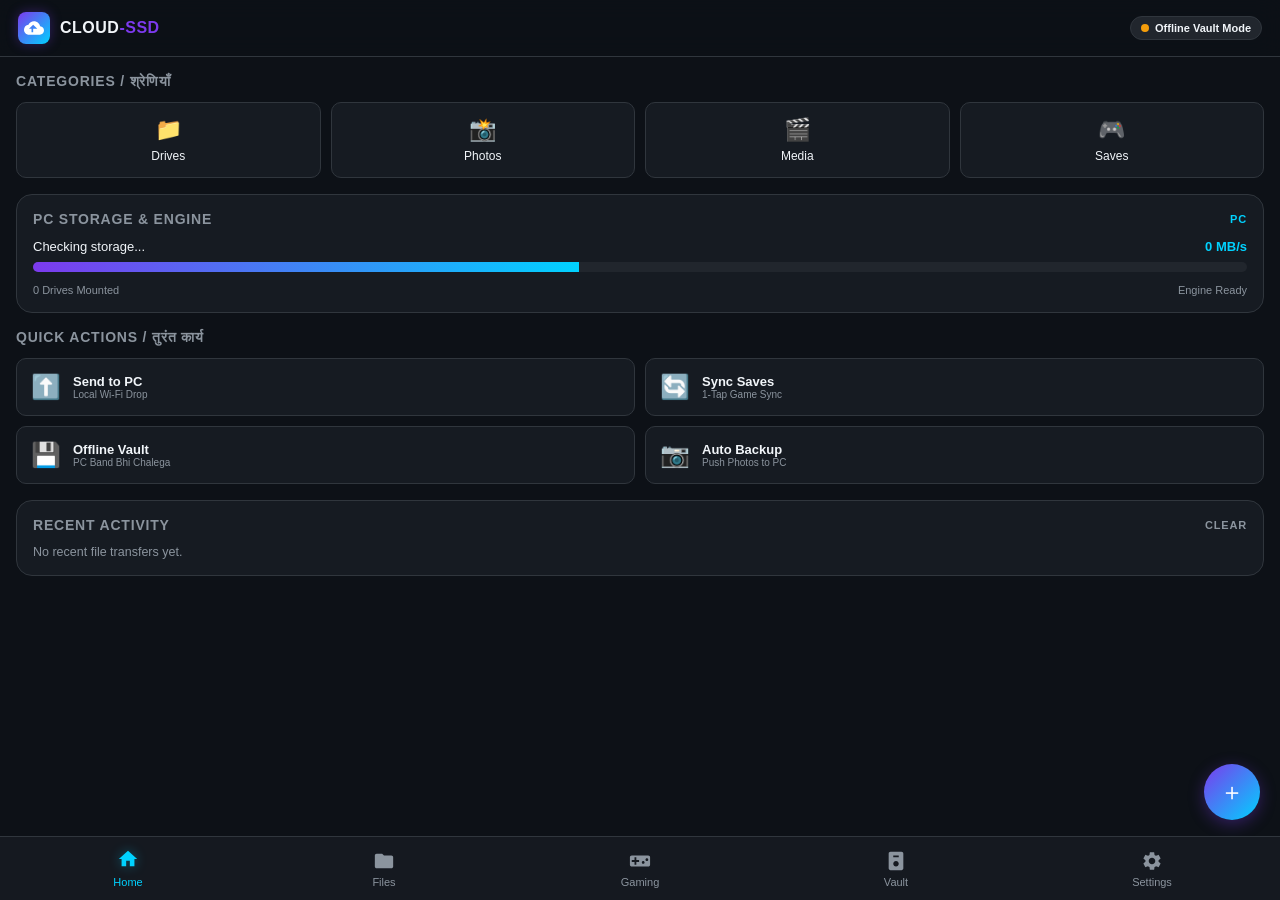
==== src/CloudPlayX.Desktop/wwwroot/mobile/index.html @ 214da7be "feat: initial commit for Cloud-Drive" ====
<!DOCTYPE html>
<html lang="en">
<head>
  <meta charset="UTF-8">
  <meta name="viewport" content="width=device-width, initial-scale=1.0, maximum-scale=1.0, user-scalable=no, viewport-fit=cover">
  <title>Cloud-SSD Mobile</title>
  
  <!-- PWA Meta Tags -->
  <meta name="theme-color" content="#7C3AED">
  <meta name="apple-mobile-web-app-capable" content="yes">
  <meta name="apple-mobile-web-app-status-bar-style" content="black-translucent">
  <meta name="description" content="Offline Phone Bridge & High-Speed File Vault for Cloud-SSD">
  <link rel="manifest" href="manifest.json">
  <link rel="icon" type="image/svg+xml" href="icon-192.svg">
  <link rel="apple-touch-icon" href="icon-192.svg">
  
  <link rel="stylesheet" href="app.css">
</head>
<body>

  <!-- Top App Header -->
  <header class="app-header">
    <div class="brand-wrapper">
      <div class="brand-icon">
        <svg viewBox="0 0 24 24"><path d="M19.35 10.04C18.67 6.59 15.64 4 12 4 9.11 4 6.6 5.64 5.35 8.04 2.34 8.36 0 10.91 0 14c0 3.31 2.69 6 6 6h13c2.76 0 5-2.24 5-5 0-2.64-2.05-4.78-4.65-4.96zM14 13h-3v4h-2v-4H6l5-5 5 5h-2z"/></svg>
      </div>
      <div class="brand-title">CLOUD<span>-SSD</span></div>
    </div>
    <div id="connection-pill" class="status-pill online">
      <div class="status-dot"></div>
      <span id="connection-text">Connecting...</span>
    </div>
  </header>

  <!-- SCREEN 1: HOME -->
  <main id="tab-home" class="tab-screen active">
    <!-- Active Game HUD Banner -->
    <div id="home-hud-card" class="hud-card" style="display: none;">
      <div class="hud-header">
        <div>
          <span style="font-size: 11px; color: var(--dim); text-transform: uppercase;">🎮 Active PC Game</span>
          <div id="hud-active-game" class="hud-game-name">Cyberpunk 2077</div>
        </div>
        <div class="hud-badge">LIVE COMPANION</div>
      </div>
      <div class="hud-grid">
        <div class="hud-metric">
          <div id="hud-fps" class="hud-metric-val">74</div>
          <div class="hud-metric-lbl">FPS</div>
        </div>
        <div class="hud-metric">
          <div id="hud-ssd" class="hud-metric-val purple">112</div>
          <div class="hud-metric-lbl">SSD MB/s</div>
        </div>
        <div class="hud-metric">
          <div id="hud-hit" class="hud-metric-val green">99%</div>
          <div class="hud-metric-lbl">Cache Hit</div>
        </div>
      </div>
    </div>

    <!-- Quick Categories -->
    <div class="card-title">Categories / श्रेणियाँ</div>
    <div class="category-grid">
      <div class="category-btn" onclick="switchTab('files', 'drives')">
        <div class="category-icon">📁</div>
        <div>Drives</div>
      </div>
      <div class="category-btn" onclick="openPhotoPicker()">
        <div class="category-icon">📸</div>
        <div>Photos</div>
      </div>
      <div class="category-btn" onclick="switchTab('files', 'media')">
        <div class="category-icon">🎬</div>
        <div>Media</div>
      </div>
      <div class="category-btn" onclick="switchTab('gaming')">
        <div class="category-icon">🎮</div>
        <div>Saves</div>
      </div>
    </div>

    <!-- PC Storage Status -->
    <div class="card">
      <div class="card-title">
        <span>PC Storage & Engine</span>
        <span id="pc-name-display" style="font-size: 11px; color: var(--cyan);">PC</span>
      </div>
      <div style="display: flex; justify-content: space-between; font-size: 13px; margin-bottom: 8px;">
        <span id="storage-summary">Checking storage...</span>
        <span id="transfer-speed-summary" style="color: var(--cyan); font-weight: 600;">0 MB/s</span>
      </div>
      <div style="background: var(--surface-2); border-radius: 6px; height: 10px; overflow: hidden; margin-bottom: 12px;">
        <div id="storage-progress-bar" style="background: linear-gradient(90deg, var(--purple), var(--cyan)); width: 45%; height: 100%;"></div>
      </div>
      <div style="display: flex; justify-content: space-between; font-size: 11px; color: var(--dim);">
        <span id="stat-drives-count">0 Drives Mounted</span>
        <span id="stat-prefetch-count">Engine Ready</span>
      </div>
    </div>

    <!-- Quick Actions -->
    <div class="card-title">Quick Actions / तुरंत कार्य</div>
    <div class="quick-action-grid">
      <div class="action-btn" onclick="triggerFileUpload()">
        <div class="action-icon">⬆️</div>
        <div>
          <div class="action-title">Send to PC</div>
          <div class="action-sub">Local Wi-Fi Drop</div>
        </div>
      </div>
      <div class="action-btn" onclick="switchTab('gaming')">
        <div class="action-icon">🔄</div>
        <div>
          <div class="action-title">Sync Saves</div>
          <div class="action-sub">1-Tap Game Sync</div>
        </div>
      </div>
      <div class="action-btn" onclick="switchTab('vault')">
        <div class="action-icon">💾</div>
        <div>
          <div class="action-title">Offline Vault</div>
          <div class="action-sub">PC Band Bhi Chalega</div>
        </div>
      </div>
      <div class="action-btn" onclick="openPhotoPicker()">
        <div class="action-icon">📷</div>
        <div>
          <div class="action-title">Auto Backup</div>
          <div class="action-sub">Push Photos to PC</div>
        </div>
      </div>
    </div>

    <!-- Recent Transfers -->
    <div class="card">
      <div class="card-title">
        <span>Recent Activity</span>
        <span onclick="clearRecentActivity()" style="font-size: 11px; color: var(--dim); cursor: pointer;">Clear</span>
      </div>
      <div id="recent-transfers-list" style="font-size: 12.5px; color: var(--dim);">
        <div>No recent file transfers yet.</div>
      </div>
    </div>
  </main>

  <!-- SCREEN 2: FILES -->
  <main id="tab-files" class="tab-screen">
    <!-- Breadcrumb Explorer Header -->
    <div class="card" style="padding: 10px 14px; margin-bottom: 12px;">
      <div class="explorer-header" id="breadcrumb-bar">
        <span class="breadcrumb-item" onclick="loadDrives()">🏠 Cloud-SSD</span>
      </div>
    </div>

    <!-- Drives Grid (Visible at Root) -->
    <div id="drives-container" class="card" style="display: none; padding: 12px;">
      <div class="card-title">Available Drives & Storage</div>
      <div id="drives-list" style="display: flex; flex-direction: column; gap: 8px;"></div>
    </div>

    <!-- File Explorer List -->
    <div id="files-list-container" class="file-list"></div>
  </main>

  <!-- SCREEN 3: GAMING -->
  <main id="tab-gaming" class="tab-screen">
    <div class="hud-card">
      <div class="hud-header">
        <div>
          <span style="font-size: 11px; color: var(--dim); text-transform: uppercase;">🎮 PC Performance HUD</span>
          <div id="gaming-active-game" class="hud-game-name">Standby (No Game Active)</div>
        </div>
        <div class="hud-badge" id="hud-mode-pill">COMPANION MODE</div>
      </div>
      <div class="hud-grid" style="margin-bottom: 12px;">
        <div class="hud-metric">
          <div id="desk-fps" class="hud-metric-val">--</div>
          <div class="hud-metric-lbl">PC FPS</div>
        </div>
        <div class="hud-metric">
          <div id="desk-ssd" class="hud-metric-val purple">--</div>
          <div class="hud-metric-lbl">SSD Read MB/s</div>
        </div>
        <div class="hud-metric">
          <div id="desk-hit" class="hud-metric-val green">99.4%</div>
          <div class="hud-metric-lbl">Hit Rate</div>
        </div>
      </div>
      <div class="hud-grid">
        <div class="hud-metric">
          <div id="desk-cpu" class="hud-metric-val">58°C</div>
          <div class="hud-metric-lbl">CPU Temp</div>
        </div>
        <div class="hud-metric">
          <div id="desk-gpu" class="hud-metric-val purple">64°C</div>
          <div class="hud-metric-lbl">GPU Temp</div>
        </div>
        <div class="hud-metric">
          <div id="desk-prefetch" class="hud-metric-val green">0</div>
          <div class="hud-metric-lbl">Prefetching</div>
        </div>
      </div>
    </div>

    <!-- Game Saves Manager -->
    <div class="card">
      <div class="card-title">
        <span>Game Save Manager</span>
        <button class="icon-btn" onclick="loadGameSaves()">🔄</button>
      </div>
      <div id="game-saves-list" style="display: flex; flex-direction: column; gap: 8px;">
        <div style="font-size: 12.5px; color: var(--dim);">Loading game saves...</div>
      </div>
    </div>
  </main>

  <!-- SCREEN 4: VAULT (OFFLINE FILES) -->
  <main id="tab-vault" class="tab-screen">
    <div class="card highlight">
      <div class="card-title">
        <span>💾 Phone Offline Vault</span>
        <span style="color: var(--ok); font-size: 11px;">100% Offline Ready</span>
      </div>
      <p style="font-size: 12px; color: var(--dim); line-height: 1.4; margin-bottom: 10px;">
        Yeh files aapke phone ke internal storage me saved hain. PC poori tarah band hone par bhi yeh open hongi.
      </p>
      <div style="display: flex; justify-content: space-between; font-size: 12px; font-weight: 600;">
        <span>Vault Storage Used:</span>
        <span id="vault-used-size" style="color: var(--cyan);">0 MB</span>
      </div>
    </div>

    <div class="card">
      <div class="card-title">
        <span>Saved Offline Files</span>
        <button class="icon-btn" onclick="clearVault()">🗑️ Clear</button>
      </div>
      <div id="vault-files-list" style="display: flex; flex-direction: column; gap: 8px;">
        <div style="font-size: 12.5px; color: var(--dim);">Koi file offline save nahi ki gayi hai. Files tab me kisi bhi file ke 💾 icon par tap karke save karein.</div>
      </div>
    </div>
  </main>

  <!-- SCREEN 5: SETTINGS -->
  <main id="tab-settings" class="tab-screen">
    <div class="card">
      <div class="card-title">Paired PC Details</div>
      <div style="display: flex; flex-direction: column; gap: 8px; font-size: 13px;">
        <div style="display: flex; justify-content: space-between;">
          <span style="color: var(--dim);">PC Name:</span>
          <span id="settings-pc-name" style="font-weight: 600;">--</span>
        </div>
        <div style="display: flex; justify-content: space-between;">
          <span style="color: var(--dim);">Local IP:</span>
          <span id="settings-local-ip">--</span>
        </div>
        <div style="display: flex; justify-content: space-between;">
          <span style="color: var(--dim);">Pairing Status:</span>
          <span id="settings-pair-status" style="color: var(--ok); font-weight: 600;">Paired ✓</span>
        </div>
      </div>
      <button class="btn-secondary" onclick="openPairModal()" style="margin-top: 14px;">Re-Pair or Change PC</button>
    </div>

    <div class="card">
      <div class="card-title">PWA App Installation</div>
      <p style="font-size: 12px; color: var(--dim); line-height: 1.4; margin-bottom: 12px;">
        Cloud-SSD ko phone ki home screen par normal Android app ki tarah install karein. Zero address bar, instant full screen!
      </p>
      <button id="pwa-install-btn" class="btn-primary" onclick="installPwa()">📲 Install on Home Screen</button>
    </div>

    <div class="card">
      <div class="card-title">Language / भाषा</div>
      <div style="display: flex; gap: 10px; margin-top: 8px;">
        <button class="btn-secondary" style="flex: 1;" onclick="setLanguage('hinglish')">Hinglish</button>
        <button class="btn-secondary" style="flex: 1;" onclick="setLanguage('hindi')">हिन्दी</button>
        <button class="btn-secondary" style="flex: 1;" onclick="setLanguage('english')">English</button>
      </div>
    </div>
  </main>

  <!-- Floating Action Button: Upload -->
  <button class="fab" onclick="triggerFileUpload()" title="Send file to PC">＋</button>

  <!-- Hidden File Input -->
  <input type="file" id="file-uploader" style="display: none;" onchange="handleFileSelection(event)" multiple>
  <input type="file" id="photo-uploader" accept="image/*,video/*" style="display: none;" onchange="handleFileSelection(event)" multiple capture="environment">

  <!-- Bottom Navigation Bar -->
  <nav class="bottom-nav">
    <button class="nav-item active" onclick="switchTab('home')">
      <svg viewBox="0 0 24 24"><path d="M10 20v-6h4v6h5v-8h3L12 3 2 12h3v8z"/></svg>
      <span>Home</span>
    </button>
    <button class="nav-item" onclick="switchTab('files')">
      <svg viewBox="0 0 24 24"><path d="M10 4H4c-1.1 0-1.99.9-1.99 2L2 18c0 1.1.9 2 2 2h16c1.1 0 2-.9 2-2V8c0-1.1-.9-2-2-2h-8l-2-2z"/></svg>
      <span>Files</span>
    </button>
    <button class="nav-item" onclick="switchTab('gaming')">
      <svg viewBox="0 0 24 24"><path d="M21 6H3c-1.1 0-2 .9-2 2v8c0 1.1.9 2 2 2h18c1.1 0 2-.9 2-2V8c0-1.1-.9-2-2-2zm-10 7H8v3H6v-3H3v-2h3V8h2v3h3v2zm4.5 2c-.83 0-1.5-.67-1.5-1.5s.67-1.5 1.5-1.5 1.5.67 1.5 1.5-.67 1.5-1.5 1.5zm4-3c-.83 0-1.5-.67-1.5-1.5S18.67 9 19.5 9s1.5.67 1.5 1.5-.67 1.5-1.5 1.5z"/></svg>
      <span>Gaming</span>
    </button>
    <button class="nav-item" onclick="switchTab('vault')">
      <svg viewBox="0 0 24 24"><path d="M18 2H6c-1.1 0-2 .9-2 2v16c0 1.1.9 2 2 2h12c1.1 0 2-.9 2-2V4c0-1.1-.9-2-2-2zm-6 16c-1.66 0-3-1.34-3-3s1.34-3 3-3 3 1.34 3 3-1.34 3-3 3zm3-10H9V6h6v2z"/></svg>
      <span>Vault</span>
    </button>
    <button class="nav-item" onclick="switchTab('settings')">
      <svg viewBox="0 0 24 24"><path d="M19.14 12.94c.04-.3.06-.61.06-.94 0-.32-.02-.64-.07-.94l2.03-1.58c.18-.14.23-.41.12-.61l-1.92-3.32c-.12-.22-.37-.29-.59-.22l-2.39.96c-.5-.38-1.03-.7-1.62-.94l-.36-2.54c-.04-.24-.24-.41-.48-.41h-3.84c-.24 0-.43.17-.47.41l-.36 2.54c-.59.24-1.13.57-1.62.94l-2.39-.96c-.22-.08-.47 0-.59.22L2.74 8.87c-.12.21-.08.47.12.61l2.03 1.58c-.05.3-.09.63-.09.94s.02.64.07.94l-2.03 1.58c-.18.14-.23.41-.12.61l1.92 3.32c.12.22.37.29.59.22l2.39-.96c.5.38 1.03.7 1.62.94l.36 2.54c.05.24.24.41.48.41h3.84c.24 0 .44-.17.47-.41l.36-2.54c.59-.24 1.13-.56 1.62-.94l2.39.96c.22.08.47 0 .59-.22l1.92-3.32c.12-.22.07-.47-.12-.61l-2.01-1.58zM12 15.6c-1.98 0-3.6-1.62-3.6-3.6s1.62-3.6 3.6-3.6 3.6 1.62 3.6 3.6-1.62 3.6-3.6 3.6z"/></svg>
      <span>Settings</span>
    </button>
  </nav>

  <!-- Video Stream Player Modal -->
  <div id="video-modal" class="modal-overlay">
    <div class="modal-box">
      <button class="modal-close" onclick="closeVideoModal()">✕</button>
      <div id="video-modal-title" class="modal-title">Streaming Media</div>
      <video id="active-video-player" class="stream-player" controls playsinline preload="auto"></video>
    </div>
  </div>

  <!-- Pairing Modal -->
  <div id="pair-modal" class="modal-overlay">
    <div class="modal-box">
      <button class="modal-close" onclick="closePairModal()">✕</button>
      <div class="modal-title">Pair with Cloud-SSD PC</div>
      <p style="font-size: 12px; color: var(--dim); margin-bottom: 12px;">
        PC Desktop app me "Mobile Hub" tab se Pairing Token enter karein ya QR code scan karein:
      </p>
      <input type="text" id="input-token" class="input-field" placeholder="Enter 12-char Pairing Token">
      <input type="text" id="input-device-name" class="input-field" placeholder="Device Name (e.g. My Phone)">
      <button class="btn-primary" onclick="submitPairing()">Verify & Connect</button>
    </div>
  </div>

  <!-- Toast Notification -->
  <div id="toast" class="toast">Connected</div>

  <script src="app.js"></script>
</body>
</html>
---- src/CloudPlayX.Desktop/wwwroot/mobile/app.css ----
/* Cloud-SSD Mobile PWA Styling */
:root {
  --bg: #0D1117;
  --surface: #161B22;
  --surface-2: #21262D;
  --surface-card: rgba(22, 27, 34, 0.85);
  --border: #30363D;
  --text: #F1F5F9;
  --dim: #8B949E;
  --purple: #7C3AED;
  --purple-glow: rgba(124, 58, 237, 0.35);
  --cyan: #00D2FF;
  --cyan-glow: rgba(0, 210, 255, 0.35);
  --accent: #00D2FF;
  --ok: #10B981;
  --warn: #F59E0B;
  --danger: #EF4444;
  --radius: 16px;
  --radius-sm: 10px;
  --font: -apple-system, BlinkMacSystemFont, "Segoe UI", Roboto, "Helvetica Neue", Arial, sans-serif;
}

* {
  box-sizing: border-box;
  margin: 0;
  padding: 0;
  -webkit-tap-highlight-color: transparent;
  user-select: none;
}

body {
  background-color: var(--bg);
  color: var(--text);
  font-family: var(--font);
  overflow-x: hidden;
  padding-bottom: 80px; /* Space for bottom nav */
  min-height: 100vh;
}

/* App Header */
header.app-header {
  position: sticky;
  top: 0;
  z-index: 100;
  background: rgba(13, 17, 23, 0.92);
  backdrop-filter: blur(12px);
  -webkit-backdrop-filter: blur(12px);
  border-bottom: 1px solid var(--border);
  padding: 12px 18px;
  display: flex;
  align-items: center;
  justify-content: space-between;
}

.brand-wrapper {
  display: flex;
  align-items: center;
  gap: 10px;
}

.brand-icon {
  width: 32px;
  height: 32px;
  border-radius: 8px;
  background: linear-gradient(135deg, var(--purple), var(--cyan));
  display: flex;
  align-items: center;
  justify-content: center;
  box-shadow: 0 0 12px var(--purple-glow);
}

.brand-icon svg {
  width: 20px;
  height: 20px;
  fill: white;
}

.brand-title {
  font-size: 16px;
  font-weight: 700;
  letter-spacing: 0.5px;
}

.brand-title span {
  color: var(--purple);
}

.status-pill {
  display: inline-flex;
  align-items: center;
  gap: 6px;
  font-size: 11px;
  font-weight: 600;
  padding: 5px 10px;
  border-radius: 20px;
  background: var(--surface-2);
  border: 1px solid var(--border);
}

.status-dot {
  width: 8px;
  height: 8px;
  border-radius: 50%;
  background: var(--dim);
}

.status-pill.online .status-dot {
  background: var(--ok);
  box-shadow: 0 0 8px var(--ok);
}

.status-pill.offline .status-dot {
  background: var(--warn);
}

/* Navigation Bar */
nav.bottom-nav {
  position: fixed;
  bottom: 0;
  left: 0;
  right: 0;
  height: 64px;
  background: rgba(22, 27, 34, 0.96);
  backdrop-filter: blur(16px);
  border-top: 1px solid var(--border);
  display: flex;
  justify-content: space-around;
  align-items: center;
  z-index: 200;
  padding-bottom: env(safe-area-inset-bottom, 0);
}

.nav-item {
  display: flex;
  flex-direction: column;
  align-items: center;
  justify-content: center;
  background: transparent;
  border: none;
  color: var(--dim);
  font-size: 11px;
  font-weight: 500;
  gap: 4px;
  cursor: pointer;
  flex: 1;
  padding: 8px 0;
  transition: all 0.2s ease;
}

.nav-item svg {
  width: 22px;
  height: 22px;
  fill: currentColor;
  transition: transform 0.2s ease;
}

.nav-item.active {
  color: var(--cyan);
}

.nav-item.active svg {
  transform: translateY(-2px);
  fill: var(--cyan);
  filter: drop-shadow(0 0 6px var(--cyan-glow));
}

/* Tab Content Areas */
.tab-screen {
  display: none;
  padding: 16px;
  animation: fadeIn 0.25s ease-out;
}

.tab-screen.active {
  display: block;
}

@keyframes fadeIn {
  from { opacity: 0; transform: translateY(6px); }
  to { opacity: 1; transform: translateY(0); }
}

/* Card Styling */
.card {
  background: var(--surface);
  border: 1px solid var(--border);
  border-radius: var(--radius);
  padding: 16px;
  margin-bottom: 16px;
  position: relative;
  overflow: hidden;
}

.card-title {
  font-size: 14px;
  font-weight: 600;
  color: var(--dim);
  text-transform: uppercase;
  letter-spacing: 0.8px;
  margin-bottom: 12px;
  display: flex;
  align-items: center;
  justify-content: space-between;
}

.card.highlight {
  background: linear-gradient(135deg, rgba(124, 58, 237, 0.15), rgba(0, 210, 255, 0.1));
  border-color: rgba(124, 58, 237, 0.4);
}

/* Hero Gaming HUD Widget */
.hud-card {
  background: radial-gradient(circle at top right, rgba(0, 210, 255, 0.15), rgba(13, 17, 23, 0.95));
  border: 1px solid rgba(0, 210, 255, 0.3);
  border-radius: var(--radius);
  padding: 18px;
  margin-bottom: 16px;
  box-shadow: 0 4px 20px rgba(0, 0, 0, 0.5);
}

.hud-header {
  display: flex;
  justify-content: space-between;
  align-items: center;
  margin-bottom: 14px;
}

.hud-game-name {
  font-size: 18px;
  font-weight: 700;
  color: white;
}

.hud-badge {
  background: rgba(16, 185, 129, 0.2);
  color: var(--ok);
  border: 1px solid rgba(16, 185, 129, 0.4);
  padding: 3px 8px;
  border-radius: 12px;
  font-size: 11px;
  font-weight: 600;
}

.hud-grid {
  display: grid;
  grid-template-columns: repeat(3, 1fr);
  gap: 10px;
}

.hud-metric {
  background: rgba(33, 38, 45, 0.7);
  border: 1px solid var(--border);
  border-radius: var(--radius-sm);
  padding: 10px;
  text-align: center;
}

.hud-metric-val {
  font-size: 20px;
  font-weight: 800;
  color: var(--cyan);
  line-height: 1.2;
}

.hud-metric-val.purple { color: #A78BFA; }
.hud-metric-val.green { color: var(--ok); }

.hud-metric-lbl {
  font-size: 10px;
  color: var(--dim);
  text-transform: uppercase;
  margin-top: 4px;
}

/* Quick Categories Grid */
.category-grid {
  display: grid;
  grid-template-columns: repeat(4, 1fr);
  gap: 10px;
  margin-bottom: 16px;
}

.category-btn {
  background: var(--surface);
  border: 1px solid var(--border);
  border-radius: var(--radius-sm);
  padding: 14px 6px;
  display: flex;
  flex-direction: column;
  align-items: center;
  gap: 6px;
  color: var(--text);
  font-size: 12px;
  font-weight: 500;
  cursor: pointer;
  transition: all 0.15s;
}

.category-btn:active {
  transform: scale(0.96);
  background: var(--surface-2);
}

.category-icon {
  font-size: 22px;
}

/* Quick Actions */
.quick-action-grid {
  display: grid;
  grid-template-columns: 1fr 1fr;
  gap: 10px;
  margin-bottom: 16px;
}

.action-btn {
  background: var(--surface);
  border: 1px solid var(--border);
  border-radius: var(--radius-sm);
  padding: 14px;
  display: flex;
  align-items: center;
  gap: 12px;
  color: var(--text);
  cursor: pointer;
  text-align: left;
}

.action-btn:active {
  background: var(--surface-2);
}

.action-icon {
  font-size: 24px;
}

.action-title {
  font-size: 13px;
  font-weight: 600;
}

.action-sub {
  font-size: 10px;
  color: var(--dim);
}

/* File Explorer */
.explorer-header {
  display: flex;
  align-items: center;
  gap: 8px;
  margin-bottom: 12px;
  overflow-x: auto;
  white-space: nowrap;
  padding-bottom: 4px;
}

.breadcrumb-item {
  font-size: 13px;
  color: var(--dim);
  cursor: pointer;
}

.breadcrumb-item:hover, .breadcrumb-item.active {
  color: var(--cyan);
  font-weight: 600;
}

.file-list {
  display: flex;
  flex-direction: column;
  gap: 8px;
}

.file-item {
  background: var(--surface);
  border: 1px solid var(--border);
  border-radius: var(--radius-sm);
  padding: 12px 14px;
  display: flex;
  align-items: center;
  justify-content: space-between;
  cursor: pointer;
  transition: background 0.15s;
}

.file-item:active {
  background: var(--surface-2);
}

.file-info {
  display: flex;
  align-items: center;
  gap: 12px;
  overflow: hidden;
}

.file-icon {
  font-size: 22px;
  flex-shrink: 0;
}

.file-meta {
  overflow: hidden;
}

.file-name {
  font-size: 13.5px;
  font-weight: 500;
  white-space: nowrap;
  overflow: hidden;
  text-overflow: ellipsis;
}

.file-size {
  font-size: 11px;
  color: var(--dim);
  margin-top: 2px;
}

.file-actions {
  display: flex;
  align-items: center;
  gap: 8px;
  flex-shrink: 0;
}

.icon-btn {
  background: transparent;
  border: none;
  color: var(--dim);
  padding: 6px;
  border-radius: 6px;
  cursor: pointer;
  font-size: 18px;
}

.icon-btn:active {
  color: var(--cyan);
  background: rgba(0, 210, 255, 0.1);
}

/* Floating Action Button */
.fab {
  position: fixed;
  bottom: 80px;
  right: 20px;
  width: 56px;
  height: 56px;
  border-radius: 28px;
  background: linear-gradient(135deg, var(--purple), var(--cyan));
  color: white;
  border: none;
  font-size: 24px;
  box-shadow: 0 4px 16px var(--purple-glow);
  display: flex;
  align-items: center;
  justify-content: center;
  cursor: pointer;
  z-index: 150;
  transition: transform 0.2s;
}

.fab:active {
  transform: scale(0.92);
}

/* Modals */
.modal-overlay {
  display: none;
  position: fixed;
  top: 0;
  left: 0;
  right: 0;
  bottom: 0;
  background: rgba(0, 0, 0, 0.85);
  backdrop-filter: blur(8px);
  z-index: 300;
  align-items: center;
  justify-content: center;
  padding: 20px;
}

.modal-overlay.active {
  display: flex;
}

.modal-box {
  background: var(--surface);
  border: 1px solid var(--border);
  border-radius: var(--radius);
  width: 100%;
  max-width: 480px;
  padding: 20px;
  position: relative;
  box-shadow: 0 10px 30px rgba(0, 0, 0, 0.8);
}

.modal-title {
  font-size: 16px;
  font-weight: 700;
  margin-bottom: 14px;
}

.modal-close {
  position: absolute;
  top: 14px;
  right: 14px;
  background: transparent;
  border: none;
  color: var(--dim);
  font-size: 20px;
  cursor: pointer;
}

/* Inputs and Buttons */
.input-field {
  width: 100%;
  background: var(--surface-2);
  border: 1px solid var(--border);
  color: white;
  padding: 12px;
  border-radius: var(--radius-sm);
  font-size: 14px;
  margin-bottom: 12px;
  outline: none;
}

.input-field:focus {
  border-color: var(--cyan);
}

.btn-primary {
  width: 100%;
  background: linear-gradient(135deg, var(--purple), var(--cyan));
  color: white;
  border: none;
  padding: 12px;
  border-radius: var(--radius-sm);
  font-weight: 600;
  font-size: 14px;
  cursor: pointer;
}

.btn-secondary {
  width: 100%;
  background: var(--surface-2);
  color: var(--text);
  border: 1px solid var(--border);
  padding: 12px;
  border-radius: var(--radius-sm);
  font-weight: 600;
  font-size: 14px;
  cursor: pointer;
  margin-top: 8px;
}

/* Video Player Modal */
video.stream-player {
  width: 100%;
  border-radius: var(--radius-sm);
  background: black;
  max-height: 60vh;
}

/* Toast */
.toast {
  position: fixed;
  bottom: 90px;
  left: 50%;
  transform: translateX(-50%) translateY(20px);
  background: rgba(33, 38, 45, 0.95);
  border: 1px solid var(--cyan);
  color: white;
  padding: 10px 20px;
  border-radius: 24px;
  font-size: 12px;
  font-weight: 500;
  z-index: 400;
  opacity: 0;
  pointer-events: none;
  transition: all 0.3s ease;
  box-shadow: 0 4px 16px rgba(0, 0, 0, 0.6);
}

.toast.show {
  transform: translateX(-50%) translateY(0);
  opacity: 1;
}
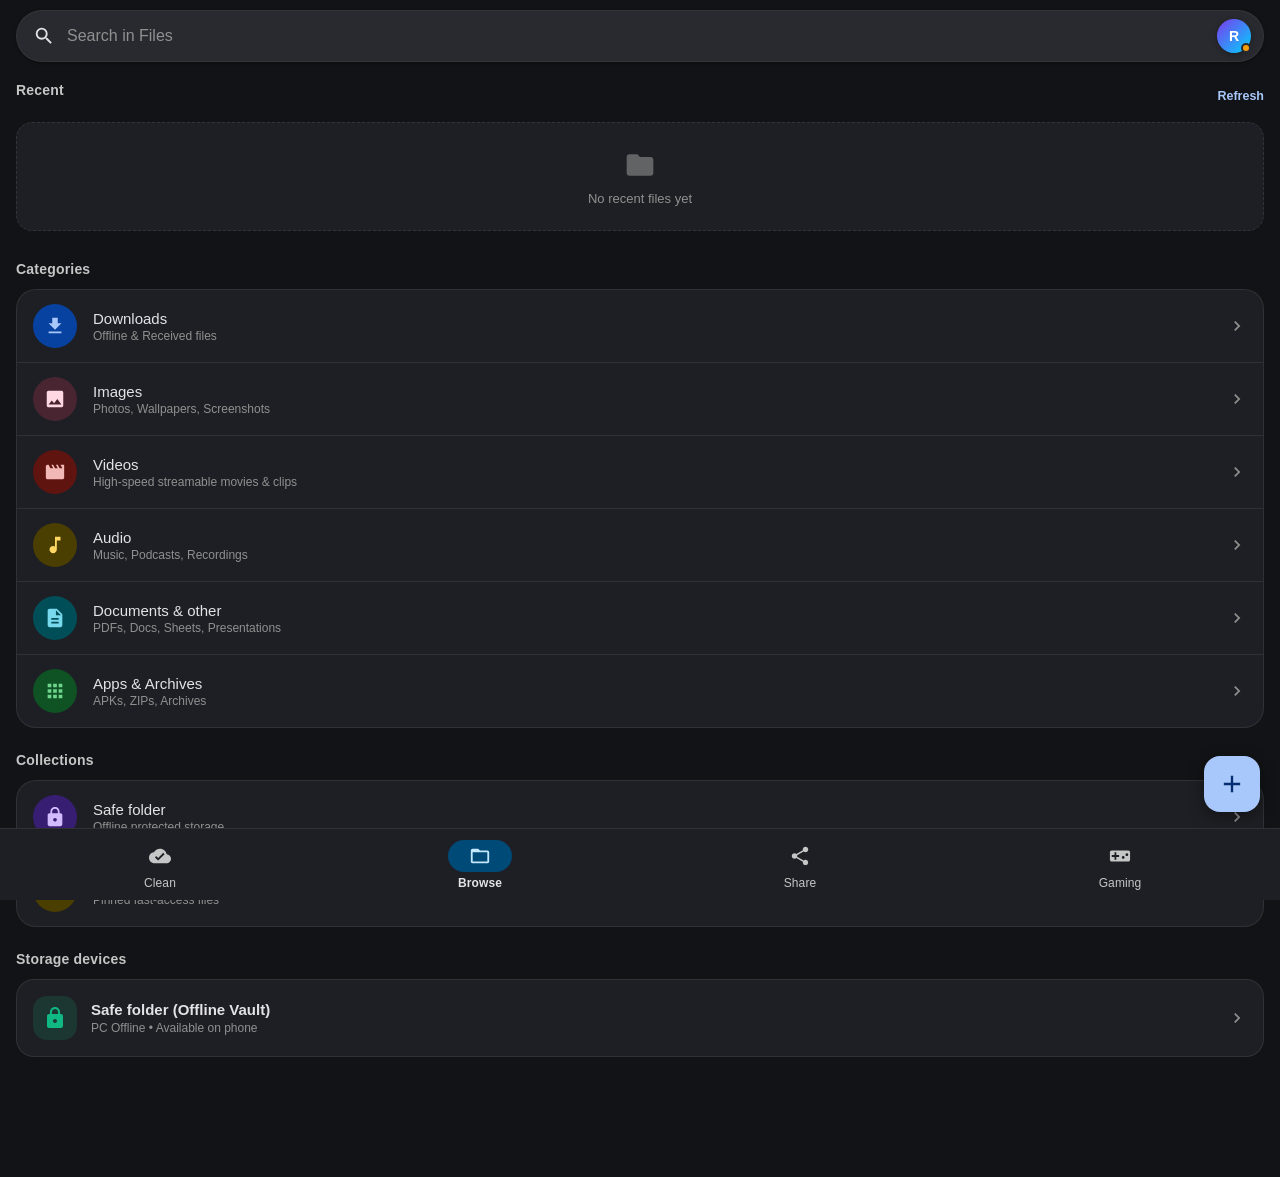
==== commit 1b871499: "feat: add Windows EXE installer and Android APK releases" ====
--- a/src/CloudPlayX.Desktop/wwwroot/mobile/index.html
+++ b/src/CloudPlayX.Desktop/wwwroot/mobile/index.html
@@ -3,13 +3,13 @@
 <head>
   <meta charset="UTF-8">
   <meta name="viewport" content="width=device-width, initial-scale=1.0, maximum-scale=1.0, user-scalable=no, viewport-fit=cover">
-  <title>Cloud-SSD Mobile</title>
+  <title>Files</title>
   
   <!-- PWA Meta Tags -->
-  <meta name="theme-color" content="#7C3AED">
+  <meta name="theme-color" content="#121316">
   <meta name="apple-mobile-web-app-capable" content="yes">
   <meta name="apple-mobile-web-app-status-bar-style" content="black-translucent">
-  <meta name="description" content="Offline Phone Bridge & High-Speed File Vault for Cloud-SSD">
+  <meta name="description" content="Files by Google style file manager and high-speed bridge for Cloud-SSD">
   <link rel="manifest" href="manifest.json">
   <link rel="icon" type="image/svg+xml" href="icon-192.svg">
   <link rel="apple-touch-icon" href="icon-192.svg">
@@ -18,320 +18,573 @@
 </head>
 <body>
 
-  <!-- Top App Header -->
-  <header class="app-header">
-    <div class="brand-wrapper">
-      <div class="brand-icon">
-        <svg viewBox="0 0 24 24"><path d="M19.35 10.04C18.67 6.59 15.64 4 12 4 9.11 4 6.6 5.64 5.35 8.04 2.34 8.36 0 10.91 0 14c0 3.31 2.69 6 6 6h13c2.76 0 5-2.24 5-5 0-2.64-2.05-4.78-4.65-4.96zM14 13h-3v4h-2v-4H6l5-5 5 5h-2z"/></svg>
-      </div>
-      <div class="brand-title">CLOUD<span>-SSD</span></div>
-    </div>
-    <div id="connection-pill" class="status-pill online">
-      <div class="status-dot"></div>
-      <span id="connection-text">Connecting...</span>
-    </div>
-  </header>
-
-  <!-- SCREEN 1: HOME -->
-  <main id="tab-home" class="tab-screen active">
-    <!-- Active Game HUD Banner -->
-    <div id="home-hud-card" class="hud-card" style="display: none;">
-      <div class="hud-header">
+  <!-- Top Search Bar (Authentic Google Files Style) -->
+  <div class="search-header">
+    <div class="search-bar-pill">
+      <div class="search-icon">
+        <svg viewBox="0 0 24 24"><path d="M15.5 14h-.79l-.28-.27A6.471 6.471 0 0 0 16 9.5 6.5 6.5 0 1 0 9.5 16c1.61 0 3.09-.59 4.23-1.57l.27.28v.79l5 4.99L20.49 19l-4.99-5zm-6 0C7.01 14 5 11.99 5 9.5S7.01 5 9.5 5 14 7.01 14 9.5 11.99 14 9.5 14z"/></svg>
+      </div>
+      <input type="text" id="global-search-input" placeholder="Search in Files" oninput="handleSearch(this.value)" autocomplete="off">
+      <div id="clear-search-btn" class="clear-search" onclick="clearSearch()" style="display: none;">
+        <svg viewBox="0 0 24 24"><path d="M19 6.41L17.59 5 12 10.59 6.41 5 5 6.41 10.59 12 5 17.59 6.41 19 12 13.41 17.59 19 19 17.59 13.41 12z"/></svg>
+      </div>
+      <div class="profile-chip" id="profile-chip-btn" onclick="openSettingsModal()" title="PC Connection & Settings">
+        <div class="profile-avatar" id="pc-avatar">R</div>
+        <div class="profile-status-dot" id="header-status-dot"></div>
+      </div>
+    </div>
+  </div>
+
+  <!-- TAB 1: BROWSE (Main Google Files Home) -->
+  <main id="tab-browse" class="tab-screen active">
+    <!-- Active Gaming Mini Banner (if PC game running) -->
+    <div id="browse-game-banner" class="mini-hud-banner" style="display: none;" onclick="switchTab('gaming')">
+      <div class="banner-left">
+        <div class="game-icon-badge">
+          <svg viewBox="0 0 24 24"><path d="M21 6H3c-1.1 0-2 .9-2 2v8c0 1.1.9 2 2 2h18c1.1 0 2-.9 2-2V8c0-1.1-.9-2-2-2zm-10 7H8v3H6v-3H3v-2h3V8h2v3h3v2zm4.5 2c-.83 0-1.5-.67-1.5-1.5s.67-1.5 1.5-1.5 1.5.67 1.5 1.5-.67 1.5-1.5 1.5zm4-3c-.83 0-1.5-.67-1.5-1.5S18.67 9 19.5 9s1.5.67 1.5 1.5-.67 1.5-1.5 1.5z"/></svg>
+        </div>
         <div>
-          <span style="font-size: 11px; color: var(--dim); text-transform: uppercase;">🎮 Active PC Game</span>
-          <div id="hud-active-game" class="hud-game-name">Cyberpunk 2077</div>
-        </div>
-        <div class="hud-badge">LIVE COMPANION</div>
-      </div>
-      <div class="hud-grid">
-        <div class="hud-metric">
-          <div id="hud-fps" class="hud-metric-val">74</div>
-          <div class="hud-metric-lbl">FPS</div>
-        </div>
-        <div class="hud-metric">
-          <div id="hud-ssd" class="hud-metric-val purple">112</div>
-          <div class="hud-metric-lbl">SSD MB/s</div>
-        </div>
-        <div class="hud-metric">
-          <div id="hud-hit" class="hud-metric-val green">99%</div>
-          <div class="hud-metric-lbl">Cache Hit</div>
-        </div>
-      </div>
-    </div>
-
-    <!-- Quick Categories -->
-    <div class="card-title">Categories / श्रेणियाँ</div>
-    <div class="category-grid">
-      <div class="category-btn" onclick="switchTab('files', 'drives')">
-        <div class="category-icon">📁</div>
-        <div>Drives</div>
-      </div>
-      <div class="category-btn" onclick="openPhotoPicker()">
-        <div class="category-icon">📸</div>
-        <div>Photos</div>
-      </div>
-      <div class="category-btn" onclick="switchTab('files', 'media')">
-        <div class="category-icon">🎬</div>
-        <div>Media</div>
-      </div>
-      <div class="category-btn" onclick="switchTab('gaming')">
-        <div class="category-icon">🎮</div>
-        <div>Saves</div>
-      </div>
-    </div>
-
-    <!-- PC Storage Status -->
-    <div class="card">
-      <div class="card-title">
-        <span>PC Storage & Engine</span>
-        <span id="pc-name-display" style="font-size: 11px; color: var(--cyan);">PC</span>
-      </div>
-      <div style="display: flex; justify-content: space-between; font-size: 13px; margin-bottom: 8px;">
-        <span id="storage-summary">Checking storage...</span>
-        <span id="transfer-speed-summary" style="color: var(--cyan); font-weight: 600;">0 MB/s</span>
-      </div>
-      <div style="background: var(--surface-2); border-radius: 6px; height: 10px; overflow: hidden; margin-bottom: 12px;">
-        <div id="storage-progress-bar" style="background: linear-gradient(90deg, var(--purple), var(--cyan)); width: 45%; height: 100%;"></div>
-      </div>
-      <div style="display: flex; justify-content: space-between; font-size: 11px; color: var(--dim);">
-        <span id="stat-drives-count">0 Drives Mounted</span>
-        <span id="stat-prefetch-count">Engine Ready</span>
-      </div>
-    </div>
-
-    <!-- Quick Actions -->
-    <div class="card-title">Quick Actions / तुरंत कार्य</div>
-    <div class="quick-action-grid">
-      <div class="action-btn" onclick="triggerFileUpload()">
-        <div class="action-icon">⬆️</div>
+          <div class="banner-title" id="banner-game-name">Cyberpunk 2077</div>
+          <div class="banner-sub"><span id="banner-fps">75</span> FPS • <span id="banner-ssd">112</span> MB/s SSD Read</div>
+        </div>
+      </div>
+      <div class="banner-chip">LIVE HUD</div>
+    </div>
+
+    <!-- Recent Files Section -->
+    <div class="section-container" id="recent-section">
+      <div class="section-header">
+        <div class="section-title">Recent</div>
+        <div class="section-action" onclick="refreshRecentFiles()">Refresh</div>
+      </div>
+      <div class="recent-scroll-row" id="recent-scroll-container">
+        <div class="recent-empty-card">
+          <div class="recent-empty-icon">
+            <svg viewBox="0 0 24 24"><path d="M10 4H4c-1.1 0-1.99.9-1.99 2L2 18c0 1.1.9 2 2 2h16c1.1 0 2-.9 2-2V8c0-1.1-.9-2-2-2h-8l-2-2z"/></svg>
+          </div>
+          <div>No recent files yet</div>
+        </div>
+      </div>
+    </div>
+
+    <!-- Categories Section (Google Files Signature Layout) -->
+    <div class="section-container">
+      <div class="section-title">Categories</div>
+      <div class="categories-list">
+        <!-- Downloads -->
+        <div class="category-row" onclick="filterCategory('downloads', 'Downloads')">
+          <div class="category-icon-box cat-downloads">
+            <svg viewBox="0 0 24 24"><path d="M19 9h-4V3H9v6H5l7 7 7-7zM5 18v2h14v-2H5z"/></svg>
+          </div>
+          <div class="category-text">
+            <div class="category-name">Downloads</div>
+            <div class="category-meta" id="meta-cat-downloads">Offline & Received files</div>
+          </div>
+          <div class="category-arrow">
+            <svg viewBox="0 0 24 24" class="svg-chevron"><path d="M10 6L8.59 7.41 13.17 12l-4.58 4.59L10 18l6-6z"/></svg>
+          </div>
+        </div>
+
+        <!-- Images -->
+        <div class="category-row" onclick="filterCategory('images', 'Images')">
+          <div class="category-icon-box cat-images">
+            <svg viewBox="0 0 24 24"><path d="M21 19V5c0-1.1-.9-2-2-2H5c-1.1 0-2 .9-2 2v14c0 1.1.9 2 2 2h14c1.1 0 2-.9 2-2zM8.5 13.5l2.5 3.01L14.5 12l4.5 6H5l3.5-4.5z"/></svg>
+          </div>
+          <div class="category-text">
+            <div class="category-name">Images</div>
+            <div class="category-meta" id="meta-cat-images">Photos, Wallpapers, Screenshots</div>
+          </div>
+          <div class="category-arrow">
+            <svg viewBox="0 0 24 24" class="svg-chevron"><path d="M10 6L8.59 7.41 13.17 12l-4.58 4.59L10 18l6-6z"/></svg>
+          </div>
+        </div>
+
+        <!-- Videos -->
+        <div class="category-row" onclick="filterCategory('videos', 'Videos')">
+          <div class="category-icon-box cat-videos">
+            <svg viewBox="0 0 24 24"><path d="M18 4l2 4h-3l-2-4h-2l2 4h-3l-2-4H8l2 4H7L5 4H4c-1.1 0-1.99.9-1.99 2L2 18c0 1.1.9 2 2 2h16c1.1 0 2-.9 2-2V4h-4z"/></svg>
+          </div>
+          <div class="category-text">
+            <div class="category-name">Videos</div>
+            <div class="category-meta" id="meta-cat-videos">High-speed streamable movies & clips</div>
+          </div>
+          <div class="category-arrow">
+            <svg viewBox="0 0 24 24" class="svg-chevron"><path d="M10 6L8.59 7.41 13.17 12l-4.58 4.59L10 18l6-6z"/></svg>
+          </div>
+        </div>
+
+        <!-- Audio -->
+        <div class="category-row" onclick="filterCategory('audio', 'Audio')">
+          <div class="category-icon-box cat-audio">
+            <svg viewBox="0 0 24 24"><path d="M12 3v10.55c-.59-.34-1.27-.55-2-.55-2.21 0-4 1.79-4 4s1.79 4 4 4 4-1.79 4-4V7h4V3h-6z"/></svg>
+          </div>
+          <div class="category-text">
+            <div class="category-name">Audio</div>
+            <div class="category-meta" id="meta-cat-audio">Music, Podcasts, Recordings</div>
+          </div>
+          <div class="category-arrow">
+            <svg viewBox="0 0 24 24" class="svg-chevron"><path d="M10 6L8.59 7.41 13.17 12l-4.58 4.59L10 18l6-6z"/></svg>
+          </div>
+        </div>
+
+        <!-- Documents -->
+        <div class="category-row" onclick="filterCategory('documents', 'Documents & other')">
+          <div class="category-icon-box cat-docs">
+            <svg viewBox="0 0 24 24"><path d="M14 2H6c-1.1 0-1.99.9-1.99 2L4 20c0 1.1.89 2 1.99 2H18c1.1 0 2-.9 2-2V8l-6-6zm2 16H8v-2h8v2zm0-4H8v-2h8v2zm-3-5V3.5L18.5 9H13z"/></svg>
+          </div>
+          <div class="category-text">
+            <div class="category-name">Documents & other</div>
+            <div class="category-meta" id="meta-cat-docs">PDFs, Docs, Sheets, Presentations</div>
+          </div>
+          <div class="category-arrow">
+            <svg viewBox="0 0 24 24" class="svg-chevron"><path d="M10 6L8.59 7.41 13.17 12l-4.58 4.59L10 18l6-6z"/></svg>
+          </div>
+        </div>
+
+        <!-- Apps & Games -->
+        <div class="category-row" onclick="filterCategory('apps', 'Apps & Archives')">
+          <div class="category-icon-box cat-apps">
+            <svg viewBox="0 0 24 24"><path d="M4 8h4V4H4v4zm6 12h4v-4h-4v4zm-6 0h4v-4H4v4zm0-6h4v-4H4v4zm6 0h4v-4h-4v4zm6-10v4h4V4h-4zm-6 4h4V4h-4v4zm6 6h4v-4h-4v4zm0 6h4v-4h-4v4z"/></svg>
+          </div>
+          <div class="category-text">
+            <div class="category-name">Apps & Archives</div>
+            <div class="category-meta" id="meta-cat-apps">APKs, ZIPs, Archives</div>
+          </div>
+          <div class="category-arrow">
+            <svg viewBox="0 0 24 24" class="svg-chevron"><path d="M10 6L8.59 7.41 13.17 12l-4.58 4.59L10 18l6-6z"/></svg>
+          </div>
+        </div>
+      </div>
+    </div>
+
+    <!-- Collections Section (Google Files Safe Folder Style) -->
+    <div class="section-container">
+      <div class="section-title">Collections</div>
+      <div class="categories-list">
+        <!-- Safe Folder (Offline Vault) -->
+        <div class="category-row" onclick="openSafeFolder()">
+          <div class="category-icon-box cat-safe">
+            <svg viewBox="0 0 24 24"><path d="M18 8h-1V6c0-2.76-2.24-5-5-5S7 3.24 7 6v2H6c-1.1 0-2 .9-2 2v10c0 1.1.9 2 2 2h12c1.1 0 2-.9 2-2V10c0-1.1-.9-2-2-2zm-6 9c-1.1 0-2-.9-2-2s.9-2 2-2 2 .9 2 2-.9 2-2 2zm3.1-9H8.9V6c0-1.71 1.39-3.1 3.1-3.1 1.71 0 3.1 1.39 3.1 3.1v2z"/></svg>
+          </div>
+          <div class="category-text">
+            <div class="category-name">Safe folder</div>
+            <div class="category-meta" id="meta-safe-folder">Offline protected storage</div>
+          </div>
+          <div class="category-arrow">
+            <svg viewBox="0 0 24 24" class="svg-chevron"><path d="M10 6L8.59 7.41 13.17 12l-4.58 4.59L10 18l6-6z"/></svg>
+          </div>
+        </div>
+
+        <!-- Starred / Quick Access -->
+        <div class="category-row" onclick="openStarredFiles()">
+          <div class="category-icon-box cat-starred">
+            <svg viewBox="0 0 24 24"><path d="M12 17.27L18.18 21l-1.64-7.03L22 9.24l-7.19-.61L12 2 9.19 8.63 2 9.24l5.46 4.73L5.82 21z"/></svg>
+          </div>
+          <div class="category-text">
+            <div class="category-name">Starred</div>
+            <div class="category-meta">Pinned fast-access files</div>
+          </div>
+          <div class="category-arrow">
+            <svg viewBox="0 0 24 24" class="svg-chevron"><path d="M10 6L8.59 7.41 13.17 12l-4.58 4.59L10 18l6-6z"/></svg>
+          </div>
+        </div>
+      </div>
+    </div>
+
+    <!-- Storage Devices Section (Google Files Style) -->
+    <div class="section-container">
+      <div class="section-title">Storage devices</div>
+      <div id="storage-devices-list" class="storage-list">
+        <!-- Dynamically injected drives -->
+        <div class="storage-device-card" onclick="loadDrives()">
+          <div class="storage-dev-icon">
+            <svg viewBox="0 0 24 24"><path d="M19.35 10.04C18.67 6.59 15.64 4 12 4 9.11 4 6.6 5.64 5.35 8.04 2.34 8.36 0 10.91 0 14c0 3.31 2.69 6 6 6h13c2.76 0 5-2.24 5-5 0-2.64-2.05-4.78-4.65-4.96zM14 13h-3v4h-2v-4H6l5-5 5 5h-2z"/></svg>
+          </div>
+          <div class="storage-dev-info">
+            <div class="storage-dev-title">Cloud-SSD (15TB) (Z:)</div>
+            <div class="storage-dev-sub" id="storage-dev-sub-z">14.8 TB free</div>
+            <div class="storage-bar-track">
+              <div class="storage-bar-fill" id="storage-bar-z" style="width: 2%;"></div>
+            </div>
+          </div>
+          <div class="category-arrow">
+            <svg viewBox="0 0 24 24" class="svg-chevron"><path d="M10 6L8.59 7.41 13.17 12l-4.58 4.59L10 18l6-6z"/></svg>
+          </div>
+        </div>
+
+        <div class="storage-device-card" onclick="loadFolder('G:\\')">
+          <div class="storage-dev-icon" style="background: rgba(234, 67, 53, 0.15); color: #EA4335;">
+            <svg viewBox="0 0 24 24"><path d="M19 3H5c-1.1 0-2 .9-2 2v14c0 1.1.9 2 2 2h14c1.1 0 2-.9 2-2V5c0-1.1-.9-2-2-2zm-5 14H7v-2h7v2zm3-4H7v-2h10v2zm0-4H7V7h10v2z"/></svg>
+          </div>
+          <div class="storage-dev-info">
+            <div class="storage-dev-title">Google Drive (G:)</div>
+            <div class="storage-dev-sub">Cloud storage</div>
+          </div>
+          <div class="category-arrow">
+            <svg viewBox="0 0 24 24" class="svg-chevron"><path d="M10 6L8.59 7.41 13.17 12l-4.58 4.59L10 18l6-6z"/></svg>
+          </div>
+        </div>
+      </div>
+    </div>
+  </main>
+
+  <!-- TAB 2: EXPLORER VIEW (Deep File Browsing / Category Views) -->
+  <main id="tab-explorer" class="tab-screen">
+    <!-- Explorer App Bar -->
+    <div class="explorer-top-bar">
+      <div class="exp-back-btn" onclick="navigateBack()" title="Go Back">
+        <svg viewBox="0 0 24 24"><path d="M20 11H7.83l5.59-5.59L12 4l-8 8 8 8 1.41-1.41L7.83 13H20v-2z"/></svg>
+      </div>
+      <div class="exp-title-box">
+        <div class="exp-title" id="explorer-view-title">Files</div>
+        <div class="exp-breadcrumbs" id="explorer-breadcrumbs">Drives</div>
+      </div>
+      <div class="exp-actions">
+        <button class="exp-icon-btn" onclick="toggleViewLayout()" title="Switch Grid / List View">
+          <svg id="view-toggle-icon" viewBox="0 0 24 24"><path d="M4 8h4V4H4v4zm6 12h4v-4h-4v4zm-6 0h4v-4H4v4zm0-6h4v-4H4v4zm6 0h4v-4h-4v4zm6-10v4h4V4h-4zm-6 4h4V4h-4v4zm6 6h4v-4h-4v4zm0 6h4v-4h-4v4z"/></svg>
+        </button>
+        <button class="exp-icon-btn" onclick="openSortMenu()" title="Sort Files">
+          <svg viewBox="0 0 24 24"><path d="M3 18h6v-2H3v2zM3 6v2h18V6H3zm0 7h12v-2H3v2z"/></svg>
+        </button>
+      </div>
+    </div>
+
+    <!-- Active Filter Chips -->
+    <div class="filter-chips-row" id="filter-chips-container">
+      <div class="chip active" onclick="setFileFilter('all')">All</div>
+      <div class="chip" onclick="setFileFilter('videos')">Videos</div>
+      <div class="chip" onclick="setFileFilter('images')">Images</div>
+      <div class="chip" onclick="setFileFilter('docs')">Documents</div>
+      <div class="chip" onclick="setFileFilter('archives')">Archives</div>
+    </div>
+
+    <!-- File Items Container -->
+    <div id="explorer-items-container" class="explorer-list-view">
+      <div class="loading-state">Loading files...</div>
+    </div>
+  </main>
+
+  <!-- TAB 3: CLEAN (Google Files Style Storage Cleaner) -->
+  <main id="tab-clean" class="tab-screen">
+    <div class="clean-hero-card">
+      <div class="clean-hero-badge">STORAGE</div>
+      <div class="clean-hero-title">Clean up space</div>
+      <div class="clean-hero-desc">Free up space by clearing cached data and reviewing large files.</div>
+      
+      <div class="clean-stats-row">
+        <div class="clean-stat-box">
+          <div class="clean-stat-val" id="clean-cache-size">2.4 GB</div>
+          <div class="clean-stat-lbl">Junk files</div>
+        </div>
+        <div class="clean-stat-box">
+          <div class="clean-stat-val" id="clean-vault-size">0 MB</div>
+          <div class="clean-stat-lbl">Safe folder</div>
+        </div>
+        <div class="clean-stat-box">
+          <div class="clean-stat-val" id="clean-free-space">14.8 TB</div>
+          <div class="clean-stat-lbl">Cloud Free</div>
+        </div>
+      </div>
+    </div>
+
+    <!-- Cleaner Action Cards -->
+    <div class="clean-card">
+      <div class="clean-card-left">
+        <div class="clean-card-icon" style="background: rgba(234, 67, 53, 0.15); color: #EA4335;">
+          <svg viewBox="0 0 24 24"><path d="M6 19c0 1.1.9 2 2 2h8c1.1 0 2-.9 2-2V7H6v12zM19 4h-3.5l-1-1h-5l-1 1H5v2h14V4z"/></svg>
+        </div>
         <div>
-          <div class="action-title">Send to PC</div>
-          <div class="action-sub">Local Wi-Fi Drop</div>
-        </div>
-      </div>
-      <div class="action-btn" onclick="switchTab('gaming')">
-        <div class="action-icon">🔄</div>
+          <div class="clean-card-title">Junk files</div>
+          <div class="clean-card-sub">Temporary cached files that are safe to delete</div>
+        </div>
+      </div>
+      <button class="clean-action-btn" onclick="triggerCleanCache()">Clean (2.4 GB)</button>
+    </div>
+
+    <div class="clean-card">
+      <div class="clean-card-left">
+        <div class="clean-card-icon" style="background: rgba(251, 188, 4, 0.15); color: #FBBC04;">
+          <svg viewBox="0 0 24 24"><path d="M20 6h-8l-2-2H4c-1.1 0-1.99.9-1.99 2L2 18c0 1.1.9 2 2 2h16c1.1 0 2-.9 2-2V8c0-1.1-.9-2-2-2zm-6 10h-4v-2h4v2zm0-4h-4v-2h4v2zm0-4h-4V6h4v2z"/></svg>
+        </div>
         <div>
-          <div class="action-title">Sync Saves</div>
-          <div class="action-sub">1-Tap Game Sync</div>
-        </div>
-      </div>
-      <div class="action-btn" onclick="switchTab('vault')">
-        <div class="action-icon">💾</div>
+          <div class="clean-card-title">Large files (&gt; 500 MB)</div>
+          <div class="clean-card-sub">Review movies, archives and game packages</div>
+        </div>
+      </div>
+      <button class="clean-action-btn secondary" onclick="filterCategory('videos', 'Large Videos')">Review</button>
+    </div>
+
+    <div class="clean-card">
+      <div class="clean-card-left">
+        <div class="clean-card-icon" style="background: rgba(66, 133, 244, 0.15); color: #4285F4;">
+          <svg viewBox="0 0 24 24"><path d="M18 8h-1V6c0-2.76-2.24-5-5-5S7 3.24 7 6v2H6c-1.1 0-2 .9-2 2v10c0 1.1.9 2 2 2h12c1.1 0 2-.9 2-2V10c0-1.1-.9-2-2-2zm-6 9c-1.1 0-2-.9-2-2s.9-2 2-2 2 .9 2 2-.9 2-2 2zm3.1-9H8.9V6c0-1.71 1.39-3.1 3.1-3.1 1.71 0 3.1 1.39 3.1 3.1v2z"/></svg>
+        </div>
         <div>
-          <div class="action-title">Offline Vault</div>
-          <div class="action-sub">PC Band Bhi Chalega</div>
-        </div>
-      </div>
-      <div class="action-btn" onclick="openPhotoPicker()">
-        <div class="action-icon">📷</div>
-        <div>
-          <div class="action-title">Auto Backup</div>
-          <div class="action-sub">Push Photos to PC</div>
-        </div>
-      </div>
-    </div>
-
-    <!-- Recent Transfers -->
-    <div class="card">
-      <div class="card-title">
-        <span>Recent Activity</span>
-        <span onclick="clearRecentActivity()" style="font-size: 11px; color: var(--dim); cursor: pointer;">Clear</span>
-      </div>
-      <div id="recent-transfers-list" style="font-size: 12.5px; color: var(--dim);">
-        <div>No recent file transfers yet.</div>
-      </div>
+          <div class="clean-card-title">Safe folder storage</div>
+          <div class="clean-card-sub">Manage local offline protected vault</div>
+        </div>
+      </div>
+      <button class="clean-action-btn secondary" onclick="clearVault()">Clear</button>
     </div>
   </main>
 
-  <!-- SCREEN 2: FILES -->
-  <main id="tab-files" class="tab-screen">
-    <!-- Breadcrumb Explorer Header -->
-    <div class="card" style="padding: 10px 14px; margin-bottom: 12px;">
-      <div class="explorer-header" id="breadcrumb-bar">
-        <span class="breadcrumb-item" onclick="loadDrives()">🏠 Cloud-SSD</span>
-      </div>
-    </div>
-
-    <!-- Drives Grid (Visible at Root) -->
-    <div id="drives-container" class="card" style="display: none; padding: 12px;">
-      <div class="card-title">Available Drives & Storage</div>
-      <div id="drives-list" style="display: flex; flex-direction: column; gap: 8px;"></div>
-    </div>
-
-    <!-- File Explorer List -->
-    <div id="files-list-container" class="file-list"></div>
+  <!-- TAB 4: SHARE (Google Files Nearby Share Style) -->
+  <main id="tab-share" class="tab-screen">
+    <div class="share-hero">
+      <div class="share-icon-circle">
+        <svg viewBox="0 0 24 24"><path d="M18 16.08c-.76 0-1.44.3-1.96.77L8.91 12.7c.05-.23.09-.46.09-.7s-.04-.47-.09-.7l7.05-4.11c.54.5 1.25.81 2.04.81 1.66 0 3-1.34 3-3s-1.34-3-3-3-3 1.34-3 3c0 .24.04.47.09.7L8.04 9.81C7.5 9.31 6.79 9 6 9c-1.66 0-3 1.34-3 3s1.34 3 3 3c.79 0 1.5-.31 2.04-.81l7.12 4.16c-.05.21-.08.43-.08.65 0 1.61 1.31 2.92 2.92 2.92s2.92-1.31 2.92-2.92c0-1.61-1.31-2.92-2.92-2.92z"/></svg>
+      </div>
+      <div class="share-hero-title">Quick Share to PC</div>
+      <div class="share-hero-sub">Fast local Wi-Fi transfer with your PC. No mobile data or internet needed.</div>
+      
+      <div class="share-device-pill">
+        <div class="status-dot"></div>
+        <span>Connected to <strong id="share-pc-name">ROSHAN</strong></span>
+      </div>
+    </div>
+
+    <!-- Big Send & Receive Buttons (Like Google Files) -->
+    <div class="share-action-grid">
+      <div class="share-btn-card" onclick="triggerFileUpload()">
+        <div class="share-btn-icon" style="background: #1A73E8;">
+          <svg viewBox="0 0 24 24"><path d="M9 16h6v-6h4l-7-7-7 7h4zm-4 2h14v2H5z"/></svg>
+        </div>
+        <div class="share-btn-label">Send to PC</div>
+        <div class="share-btn-hint">Send any file or doc</div>
+      </div>
+
+      <div class="share-btn-card" onclick="openPhotoPicker()">
+        <div class="share-btn-icon" style="background: #34A853;">
+          <svg viewBox="0 0 24 24"><path d="M21 19V5c0-1.1-.9-2-2-2H5c-1.1 0-2 .9-2 2v14c0 1.1.9 2 2 2h14c1.1 0 2-.9 2-2zM8.5 13.5l2.5 3.01L14.5 12l4.5 6H5l3.5-4.5z"/></svg>
+        </div>
+        <div class="share-btn-label">Send Photos</div>
+        <div class="share-btn-hint">Camera & gallery</div>
+      </div>
+    </div>
+
+    <!-- Transfer Activity Box -->
+    <div class="section-container" style="margin-top: 24px;">
+      <div class="section-header">
+        <div class="section-title">Transfer History</div>
+        <div class="section-action" onclick="clearRecentActivity()">Clear</div>
+      </div>
+      <div id="share-activity-list" class="activity-history-box">
+        <div class="empty-state-text">No transfers yet. Tap 'Send to PC' above to transfer files.</div>
+      </div>
+    </div>
   </main>
 
-  <!-- SCREEN 3: GAMING -->
+  <!-- TAB 5: GAMING HUD & SAVES -->
   <main id="tab-gaming" class="tab-screen">
-    <div class="hud-card">
-      <div class="hud-header">
-        <div>
-          <span style="font-size: 11px; color: var(--dim); text-transform: uppercase;">🎮 PC Performance HUD</span>
-          <div id="gaming-active-game" class="hud-game-name">Standby (No Game Active)</div>
-        </div>
-        <div class="hud-badge" id="hud-mode-pill">COMPANION MODE</div>
-      </div>
-      <div class="hud-grid" style="margin-bottom: 12px;">
-        <div class="hud-metric">
-          <div id="desk-fps" class="hud-metric-val">--</div>
-          <div class="hud-metric-lbl">PC FPS</div>
-        </div>
-        <div class="hud-metric">
-          <div id="desk-ssd" class="hud-metric-val purple">--</div>
-          <div class="hud-metric-lbl">SSD Read MB/s</div>
-        </div>
-        <div class="hud-metric">
-          <div id="desk-hit" class="hud-metric-val green">99.4%</div>
-          <div class="hud-metric-lbl">Hit Rate</div>
-        </div>
-      </div>
-      <div class="hud-grid">
-        <div class="hud-metric">
-          <div id="desk-cpu" class="hud-metric-val">58°C</div>
-          <div class="hud-metric-lbl">CPU Temp</div>
-        </div>
-        <div class="hud-metric">
-          <div id="desk-gpu" class="hud-metric-val purple">64°C</div>
-          <div class="hud-metric-lbl">GPU Temp</div>
-        </div>
-        <div class="hud-metric">
-          <div id="desk-prefetch" class="hud-metric-val green">0</div>
-          <div class="hud-metric-lbl">Prefetching</div>
-        </div>
+    <div class="clean-hero-card" style="background: linear-gradient(135deg, rgba(124, 58, 237, 0.25), rgba(0, 210, 255, 0.15));">
+      <div class="clean-hero-badge" id="gaming-status-badge">STANDBY</div>
+      <div class="clean-hero-title" id="gaming-hud-active-game">No Active PC Game</div>
+      <div class="clean-hero-desc">When a game launches on PC, real-time telemetry and cloud SSD read speed will appear here.</div>
+
+      <div class="clean-stats-row">
+        <div class="clean-stat-box">
+          <div class="clean-stat-val" id="desk-fps">--</div>
+          <div class="clean-stat-lbl">FPS</div>
+        </div>
+        <div class="clean-stat-box">
+          <div class="clean-stat-val" id="desk-ssd">--</div>
+          <div class="clean-stat-lbl">SSD MB/s</div>
+        </div>
+        <div class="clean-stat-box">
+          <div class="clean-stat-val" id="desk-hit">99.4%</div>
+          <div class="clean-stat-lbl">Cache Hit</div>
+        </div>
+      </div>
+    </div>
+
+    <!-- Secondary Hardware Stats -->
+    <div class="clean-stats-row" style="margin-bottom: 20px;">
+      <div class="clean-stat-box">
+        <div class="clean-stat-val" id="desk-cpu">58°C</div>
+        <div class="clean-stat-lbl">CPU Temp</div>
+      </div>
+      <div class="clean-stat-box">
+        <div class="clean-stat-val" id="desk-gpu">64°C</div>
+        <div class="clean-stat-lbl">GPU Temp</div>
+      </div>
+      <div class="clean-stat-box">
+        <div class="clean-stat-val" id="desk-prefetch">0</div>
+        <div class="clean-stat-lbl">Active Chunks</div>
       </div>
     </div>
 
     <!-- Game Saves Manager -->
-    <div class="card">
-      <div class="card-title">
-        <span>Game Save Manager</span>
-        <button class="icon-btn" onclick="loadGameSaves()">🔄</button>
-      </div>
-      <div id="game-saves-list" style="display: flex; flex-direction: column; gap: 8px;">
-        <div style="font-size: 12.5px; color: var(--dim);">Loading game saves...</div>
+    <div class="section-container">
+      <div class="section-header">
+        <div class="section-title">Game Saves</div>
+        <div class="section-action" onclick="loadGameSaves()">Refresh</div>
+      </div>
+      <div id="game-saves-list" class="activity-history-box">
+        <div class="empty-state-text">Scanning game saves from PC...</div>
       </div>
     </div>
   </main>
 
-  <!-- SCREEN 4: VAULT (OFFLINE FILES) -->
-  <main id="tab-vault" class="tab-screen">
-    <div class="card highlight">
-      <div class="card-title">
-        <span>💾 Phone Offline Vault</span>
-        <span style="color: var(--ok); font-size: 11px;">100% Offline Ready</span>
-      </div>
-      <p style="font-size: 12px; color: var(--dim); line-height: 1.4; margin-bottom: 10px;">
-        Yeh files aapke phone ke internal storage me saved hain. PC poori tarah band hone par bhi yeh open hongi.
-      </p>
-      <div style="display: flex; justify-content: space-between; font-size: 12px; font-weight: 600;">
-        <span>Vault Storage Used:</span>
-        <span id="vault-used-size" style="color: var(--cyan);">0 MB</span>
-      </div>
-    </div>
-
-    <div class="card">
-      <div class="card-title">
-        <span>Saved Offline Files</span>
-        <button class="icon-btn" onclick="clearVault()">🗑️ Clear</button>
-      </div>
-      <div id="vault-files-list" style="display: flex; flex-direction: column; gap: 8px;">
-        <div style="font-size: 12.5px; color: var(--dim);">Koi file offline save nahi ki gayi hai. Files tab me kisi bhi file ke 💾 icon par tap karke save karein.</div>
-      </div>
-    </div>
-  </main>
-
-  <!-- SCREEN 5: SETTINGS -->
-  <main id="tab-settings" class="tab-screen">
-    <div class="card">
-      <div class="card-title">Paired PC Details</div>
-      <div style="display: flex; flex-direction: column; gap: 8px; font-size: 13px;">
-        <div style="display: flex; justify-content: space-between;">
-          <span style="color: var(--dim);">PC Name:</span>
-          <span id="settings-pc-name" style="font-weight: 600;">--</span>
-        </div>
-        <div style="display: flex; justify-content: space-between;">
-          <span style="color: var(--dim);">Local IP:</span>
-          <span id="settings-local-ip">--</span>
-        </div>
-        <div style="display: flex; justify-content: space-between;">
-          <span style="color: var(--dim);">Pairing Status:</span>
-          <span id="settings-pair-status" style="color: var(--ok); font-weight: 600;">Paired ✓</span>
-        </div>
-      </div>
-      <button class="btn-secondary" onclick="openPairModal()" style="margin-top: 14px;">Re-Pair or Change PC</button>
-    </div>
-
-    <div class="card">
-      <div class="card-title">PWA App Installation</div>
-      <p style="font-size: 12px; color: var(--dim); line-height: 1.4; margin-bottom: 12px;">
-        Cloud-SSD ko phone ki home screen par normal Android app ki tarah install karein. Zero address bar, instant full screen!
-      </p>
-      <button id="pwa-install-btn" class="btn-primary" onclick="installPwa()">📲 Install on Home Screen</button>
-    </div>
-
-    <div class="card">
-      <div class="card-title">Language / भाषा</div>
-      <div style="display: flex; gap: 10px; margin-top: 8px;">
-        <button class="btn-secondary" style="flex: 1;" onclick="setLanguage('hinglish')">Hinglish</button>
-        <button class="btn-secondary" style="flex: 1;" onclick="setLanguage('hindi')">हिन्दी</button>
-        <button class="btn-secondary" style="flex: 1;" onclick="setLanguage('english')">English</button>
-      </div>
-    </div>
-  </main>
-
-  <!-- Floating Action Button: Upload -->
-  <button class="fab" onclick="triggerFileUpload()" title="Send file to PC">＋</button>
-
-  <!-- Hidden File Input -->
+  <!-- Floating Action Button (FAB) -->
+  <button class="material-fab" onclick="triggerFileUpload()" title="Send files to PC">
+    <svg viewBox="0 0 24 24"><path d="M19 13h-6v6h-2v-6H5v-2h6V5h2v6h6v2z"/></svg>
+  </button>
+
+  <!-- Hidden File Input Controls -->
   <input type="file" id="file-uploader" style="display: none;" onchange="handleFileSelection(event)" multiple>
   <input type="file" id="photo-uploader" accept="image/*,video/*" style="display: none;" onchange="handleFileSelection(event)" multiple capture="environment">
 
-  <!-- Bottom Navigation Bar -->
-  <nav class="bottom-nav">
-    <button class="nav-item active" onclick="switchTab('home')">
-      <svg viewBox="0 0 24 24"><path d="M10 20v-6h4v6h5v-8h3L12 3 2 12h3v8z"/></svg>
-      <span>Home</span>
+  <!-- Bottom Navigation Bar (Material 3 / Files by Google Style) -->
+  <nav class="material-bottom-nav">
+    <!-- Clean -->
+    <button class="nav-tab" id="nav-clean" onclick="switchTab('clean')">
+      <div class="nav-icon-indicator">
+        <svg viewBox="0 0 24 24"><path d="M19.36 10.04C18.67 6.59 15.64 4 12 4 9.11 4 6.6 5.64 5.35 8.04 2.34 8.36 0 10.91 0 14c0 3.31 2.69 6 6 6h13c2.76 0 5-2.24 5-5 0-2.64-2.05-4.78-4.65-4.96zM10 17l-3.5-3.5 1.41-1.41L10 14.17l5.59-5.59L17 10l-7 7z"/></svg>
+      </div>
+      <span class="nav-label">Clean</span>
     </button>
-    <button class="nav-item" onclick="switchTab('files')">
-      <svg viewBox="0 0 24 24"><path d="M10 4H4c-1.1 0-1.99.9-1.99 2L2 18c0 1.1.9 2 2 2h16c1.1 0 2-.9 2-2V8c0-1.1-.9-2-2-2h-8l-2-2z"/></svg>
-      <span>Files</span>
+
+    <!-- Browse (Default Google Files Center Tab) -->
+    <button class="nav-tab active" id="nav-browse" onclick="switchTab('browse')">
+      <div class="nav-icon-indicator">
+        <svg viewBox="0 0 24 24"><path d="M20 6h-8l-2-2H4c-1.1 0-1.99.9-1.99 2L2 18c0 1.1.9 2 2 2h16c1.1 0 2-.9 2-2V8c0-1.1-.9-2-2-2zm0 12H4V8h16v10z"/></svg>
+      </div>
+      <span class="nav-label">Browse</span>
     </button>
-    <button class="nav-item" onclick="switchTab('gaming')">
-      <svg viewBox="0 0 24 24"><path d="M21 6H3c-1.1 0-2 .9-2 2v8c0 1.1.9 2 2 2h18c1.1 0 2-.9 2-2V8c0-1.1-.9-2-2-2zm-10 7H8v3H6v-3H3v-2h3V8h2v3h3v2zm4.5 2c-.83 0-1.5-.67-1.5-1.5s.67-1.5 1.5-1.5 1.5.67 1.5 1.5-.67 1.5-1.5 1.5zm4-3c-.83 0-1.5-.67-1.5-1.5S18.67 9 19.5 9s1.5.67 1.5 1.5-.67 1.5-1.5 1.5z"/></svg>
-      <span>Gaming</span>
+
+    <!-- Share (Nearby Share / Offline Wi-Fi Transfer) -->
+    <button class="nav-tab" id="nav-share" onclick="switchTab('share')">
+      <div class="nav-icon-indicator">
+        <svg viewBox="0 0 24 24"><path d="M18 16.08c-.76 0-1.44.3-1.96.77L8.91 12.7c.05-.23.09-.46.09-.7s-.04-.47-.09-.7l7.05-4.11c.54.5 1.25.81 2.04.81 1.66 0 3-1.34 3-3s-1.34-3-3-3-3 1.34-3 3c0 .24.04.47.09.7L8.04 9.81C7.5 9.31 6.79 9 6 9c-1.66 0-3 1.34-3 3s1.34 3 3 3c.79 0 1.5-.31 2.04-.81l7.12 4.16c-.05.21-.08.43-.08.65 0 1.61 1.31 2.92 2.92 2.92s2.92-1.31 2.92-2.92c0-1.61-1.31-2.92-2.92-2.92z"/></svg>
+      </div>
+      <span class="nav-label">Share</span>
     </button>
-    <button class="nav-item" onclick="switchTab('vault')">
-      <svg viewBox="0 0 24 24"><path d="M18 2H6c-1.1 0-2 .9-2 2v16c0 1.1.9 2 2 2h12c1.1 0 2-.9 2-2V4c0-1.1-.9-2-2-2zm-6 16c-1.66 0-3-1.34-3-3s1.34-3 3-3 3 1.34 3 3-1.34 3-3 3zm3-10H9V6h6v2z"/></svg>
-      <span>Vault</span>
-    </button>
-    <button class="nav-item" onclick="switchTab('settings')">
-      <svg viewBox="0 0 24 24"><path d="M19.14 12.94c.04-.3.06-.61.06-.94 0-.32-.02-.64-.07-.94l2.03-1.58c.18-.14.23-.41.12-.61l-1.92-3.32c-.12-.22-.37-.29-.59-.22l-2.39.96c-.5-.38-1.03-.7-1.62-.94l-.36-2.54c-.04-.24-.24-.41-.48-.41h-3.84c-.24 0-.43.17-.47.41l-.36 2.54c-.59.24-1.13.57-1.62.94l-2.39-.96c-.22-.08-.47 0-.59.22L2.74 8.87c-.12.21-.08.47.12.61l2.03 1.58c-.05.3-.09.63-.09.94s.02.64.07.94l-2.03 1.58c-.18.14-.23.41-.12.61l1.92 3.32c.12.22.37.29.59.22l2.39-.96c.5.38 1.03.7 1.62.94l.36 2.54c.05.24.24.41.48.41h3.84c.24 0 .44-.17.47-.41l.36-2.54c.59-.24 1.13-.56 1.62-.94l2.39.96c.22.08.47 0 .59-.22l1.92-3.32c.12-.22.07-.47-.12-.61l-2.01-1.58zM12 15.6c-1.98 0-3.6-1.62-3.6-3.6s1.62-3.6 3.6-3.6 3.6 1.62 3.6 3.6-1.62 3.6-3.6 3.6z"/></svg>
-      <span>Settings</span>
+
+    <!-- Gaming Companion -->
+    <button class="nav-tab" id="nav-gaming" onclick="switchTab('gaming')">
+      <div class="nav-icon-indicator">
+        <svg viewBox="0 0 24 24"><path d="M21 6H3c-1.1 0-2 .9-2 2v8c0 1.1.9 2 2 2h18c1.1 0 2-.9 2-2V8c0-1.1-.9-2-2-2zm-10 7H8v3H6v-3H3v-2h3V8h2v3h3v2zm4.5 2c-.83 0-1.5-.67-1.5-1.5s.67-1.5 1.5-1.5 1.5.67 1.5 1.5-.67 1.5-1.5 1.5zm4-3c-.83 0-1.5-.67-1.5-1.5S18.67 9 19.5 9s1.5.67 1.5 1.5-.67 1.5-1.5 1.5z"/></svg>
+      </div>
+      <span class="nav-label">Gaming</span>
     </button>
   </nav>
 
-  <!-- Video Stream Player Modal -->
-  <div id="video-modal" class="modal-overlay">
-    <div class="modal-box">
-      <button class="modal-close" onclick="closeVideoModal()">✕</button>
-      <div id="video-modal-title" class="modal-title">Streaming Media</div>
-      <video id="active-video-player" class="stream-player" controls playsinline preload="auto"></video>
+  <!-- Material 3 File Action Bottom Sheet Modal (Authentic Human Polish) -->
+  <div id="file-actions-sheet" class="m3-bottom-sheet-backdrop" onclick="closeFileActionsSheet(event)">
+    <div class="m3-bottom-sheet" onclick="event.stopPropagation()">
+      <div class="m3-drag-handle"></div>
+      
+      <!-- File Header -->
+      <div class="m3-sheet-file-header">
+        <div class="m3-sheet-file-icon" id="sheet-file-icon"></div>
+        <div class="m3-sheet-file-details">
+          <div class="m3-sheet-file-name" id="sheet-file-name">Document.pdf</div>
+          <div class="m3-sheet-file-meta" id="sheet-file-meta">126 KB • Cloud-SSD</div>
+        </div>
+      </div>
+
+      <!-- Quick Action Buttons Strip -->
+      <div class="m3-sheet-actions-grid">
+        <button class="m3-action-item" id="sheet-btn-stream" onclick="sheetActionStream()">
+          <div class="m3-action-icon-circle">
+            <svg viewBox="0 0 24 24"><path d="M8 5v14l11-7z"/></svg>
+          </div>
+          <span>Play</span>
+        </button>
+
+        <button class="m3-action-item" id="sheet-btn-download" onclick="sheetActionDownload()">
+          <div class="m3-action-icon-circle">
+            <svg viewBox="0 0 24 24"><path d="M19 9h-4V3H9v6H5l7 7 7-7zM5 18v2h14v-2H5z"/></svg>
+          </div>
+          <span>Download</span>
+        </button>
+
+        <button class="m3-action-item" id="sheet-btn-star" onclick="sheetActionToggleStar()">
+          <div class="m3-action-icon-circle" id="sheet-star-icon-circle">
+            <svg viewBox="0 0 24 24"><path d="M12 17.27L18.18 21l-1.64-7.03L22 9.24l-7.19-.61L12 2 9.19 8.63 2 9.24l5.46 4.73L5.82 21z"/></svg>
+          </div>
+          <span id="sheet-star-label">Star</span>
+        </button>
+
+        <button class="m3-action-item" id="sheet-btn-vault" onclick="sheetActionSaveVault()">
+          <div class="m3-action-icon-circle">
+            <svg viewBox="0 0 24 24"><path d="M18 8h-1V6c0-2.76-2.24-5-5-5S7 3.24 7 6v2H6c-1.1 0-2 .9-2 2v10c0 1.1.9 2 2 2h12c1.1 0 2-.9 2-2V10c0-1.1-.9-2-2-2zm-6 9c-1.1 0-2-.9-2-2s.9-2 2-2 2 .9 2 2-.9 2-2 2zm3.1-9H8.9V6c0-1.71 1.39-3.1 3.1-3.1 1.71 0 3.1 1.39 3.1 3.1v2z"/></svg>
+          </div>
+          <span>Safe folder</span>
+        </button>
+      </div>
+
+      <!-- Secondary Detailed List Options -->
+      <div class="m3-sheet-list">
+        <div class="m3-sheet-row" onclick="sheetActionDownload()">
+          <svg viewBox="0 0 24 24"><path d="M19.35 10.04C18.67 6.59 15.64 4 12 4 9.11 4 6.6 5.64 5.35 8.04 2.34 8.36 0 10.91 0 14c0 3.31 2.69 6 6 6h13c2.76 0 5-2.24 5-5 0-2.64-2.05-4.78-4.65-4.96zM17 13l-5 5-5-5h3V9h4v4h3z"/></svg>
+          <div class="m3-sheet-row-text">
+            <div>Save to Phone Storage</div>
+            <div class="m3-sheet-row-sub">Keep a copy on Android Downloads</div>
+          </div>
+        </div>
+
+        <div class="m3-sheet-row" onclick="sheetActionSaveVault()">
+          <svg viewBox="0 0 24 24"><path d="M12 1L3 5v6c0 5.55 3.84 10.74 9 12 5.16-1.26 9-6.45 9-12V5l-9-4zm0 10.99h7c-.53 4.12-3.28 7.79-7 8.94V12H5V6.3l7-3.11v8.8z"/></svg>
+          <div class="m3-sheet-row-text">
+            <div>Move to Safe folder</div>
+            <div class="m3-sheet-row-sub">Protected offline vault</div>
+          </div>
+        </div>
+
+        <div class="m3-sheet-row" onclick="sheetActionShowInfo()">
+          <svg viewBox="0 0 24 24"><path d="M11 7h2v2h-2zm0 4h2v6h-2zm1-9C6.48 2 2 6.48 2 12s4.48 10 10 10 10-4.48 10-10S17.52 2 12 2zm0 18c-4.41 0-8-3.59-8-8s3.59-8 8-8 8 3.59 8 8-3.59 8-8 8z"/></svg>
+          <div class="m3-sheet-row-text">
+            <div>File info</div>
+            <div class="m3-sheet-row-sub" id="sheet-file-path-sub">Path on PC</div>
+          </div>
+        </div>
+      </div>
     </div>
   </div>
 
-  <!-- Pairing Modal -->
-  <div id="pair-modal" class="modal-overlay">
-    <div class="modal-box">
-      <button class="modal-close" onclick="closePairModal()">✕</button>
-      <div class="modal-title">Pair with Cloud-SSD PC</div>
-      <p style="font-size: 12px; color: var(--dim); margin-bottom: 12px;">
-        PC Desktop app me "Mobile Hub" tab se Pairing Token enter karein ya QR code scan karein:
-      </p>
-      <input type="text" id="input-token" class="input-field" placeholder="Enter 12-char Pairing Token">
-      <input type="text" id="input-device-name" class="input-field" placeholder="Device Name (e.g. My Phone)">
-      <button class="btn-primary" onclick="submitPairing()">Verify & Connect</button>
+  <!-- Settings / PC Pairing Modal -->
+  <div id="settings-modal" class="modal-backdrop">
+    <div class="modal-card">
+      <div class="modal-header">
+        <div class="modal-title">Settings & Pairing</div>
+        <button class="modal-close-btn" onclick="closeSettingsModal()">
+          <svg viewBox="0 0 24 24"><path d="M19 6.41L17.59 5 12 10.59 6.41 5 5 6.41 10.59 12 5 17.59 6.41 19 12 13.41 17.59 19 19 17.59 13.41 12z"/></svg>
+        </button>
+      </div>
+      
+      <div class="settings-group">
+        <div class="settings-row">
+          <span>Connected PC</span>
+          <strong id="modal-pc-name">--</strong>
+        </div>
+        <div class="settings-row">
+          <span>Local IP Address</span>
+          <span id="modal-pc-ip">--</span>
+        </div>
+        <div class="settings-row">
+          <span>Status</span>
+          <span style="color: #6DD58C; font-weight: 500;">Connected</span>
+        </div>
+      </div>
+
+      <div style="margin-top: 16px;">
+        <input type="text" id="manual-server-ip" class="modal-input" placeholder="Custom IP (e.g. 10.180.107.123:8090)">
+        <button class="modal-btn-primary" onclick="saveManualServerIp()">Save</button>
+      </div>
+    </div>
+  </div>
+
+  <!-- Video Player Modal -->
+  <div id="video-modal" class="modal-backdrop">
+    <div class="modal-card" style="padding: 12px;">
+      <div class="modal-header">
+        <div class="modal-title" id="video-player-filename">Streaming Video</div>
+        <button class="modal-close-btn" onclick="closeVideoModal()">
+          <svg viewBox="0 0 24 24"><path d="M19 6.41L17.59 5 12 10.59 6.41 5 5 6.41 10.59 12 5 17.59 6.41 19 12 13.41 17.59 19 19 17.59 13.41 12z"/></svg>
+        </button>
+      </div>
+      <video id="native-video-player" class="video-view" controls playsinline></video>
     </div>
   </div>
 
--- a/src/CloudPlayX.Desktop/wwwroot/mobile/app.css
+++ b/src/CloudPlayX.Desktop/wwwroot/mobile/app.css
@@ -1,23 +1,41 @@
-/* Cloud-SSD Mobile PWA Styling */
+/* Files by Google Design System for Cloud-SSD Mobile */
 :root {
-  --bg: #0D1117;
-  --surface: #161B22;
-  --surface-2: #21262D;
-  --surface-card: rgba(22, 27, 34, 0.85);
-  --border: #30363D;
-  --text: #F1F5F9;
-  --dim: #8B949E;
-  --purple: #7C3AED;
-  --purple-glow: rgba(124, 58, 237, 0.35);
-  --cyan: #00D2FF;
-  --cyan-glow: rgba(0, 210, 255, 0.35);
-  --accent: #00D2FF;
-  --ok: #10B981;
-  --warn: #F59E0B;
-  --danger: #EF4444;
-  --radius: 16px;
-  --radius-sm: 10px;
-  --font: -apple-system, BlinkMacSystemFont, "Segoe UI", Roboto, "Helvetica Neue", Arial, sans-serif;
+  --md-sys-color-background: #121316;
+  --md-sys-color-surface: #1E1F24;
+  --md-sys-color-surface-variant: #282A2F;
+  --md-sys-color-surface-container: #23252B;
+  --md-sys-color-on-background: #E3E2E6;
+  --md-sys-color-on-surface: #E3E2E6;
+  --md-sys-color-on-surface-variant: #C4C7C5;
+  --md-sys-color-primary: #A8C7FA;
+  --md-sys-color-primary-container: #0842A0;
+  --md-sys-color-on-primary-container: #D3E3FD;
+  --md-sys-color-secondary-container: #004A77;
+  --md-sys-color-on-secondary-container: #C2E7FF;
+  --md-sys-color-outline: #444746;
+  --md-sys-color-outline-variant: #303338;
+  
+  --dim: #8E918F;
+  --divider: rgba(255, 255, 255, 0.08);
+  --font-family: -apple-system, BlinkMacSystemFont, "Google Sans", "Segoe UI", Roboto, Helvetica, Arial, sans-serif;
+  
+  /* Category Colors (Google Files Palette) */
+  --cat-downloads-bg: #0842A0;
+  --cat-downloads-fg: #A8C7FA;
+  --cat-images-bg: #492532;
+  --cat-images-fg: #FFD8E4;
+  --cat-videos-bg: #601410;
+  --cat-videos-fg: #F2B8B5;
+  --cat-audio-bg: #4A3E00;
+  --cat-audio-fg: #FDD663;
+  --cat-docs-bg: #004F58;
+  --cat-docs-fg: #78D9EC;
+  --cat-apps-bg: #0F5223;
+  --cat-apps-fg: #6DD58C;
+  --cat-safe-bg: #381E72;
+  --cat-safe-fg: #D3BBFF;
+  --cat-starred-bg: #4A3E00;
+  --cat-starred-fg: #FDD663;
 }
 
 * {
@@ -29,100 +47,1160 @@
 }
 
 body {
-  background-color: var(--bg);
-  color: var(--text);
-  font-family: var(--font);
+  background-color: var(--md-sys-color-background);
+  color: var(--md-sys-color-on-background);
+  font-family: var(--font-family);
   overflow-x: hidden;
-  padding-bottom: 80px; /* Space for bottom nav */
+  padding-bottom: 84px; /* Space for Bottom Nav */
   min-height: 100vh;
 }
 
-/* App Header */
-header.app-header {
+/* -------------------------------------------------------------
+   1. TOP SEARCH PILL BAR (Google Files Aesthetic)
+------------------------------------------------------------- */
+.search-header {
   position: sticky;
   top: 0;
   z-index: 100;
-  background: rgba(13, 17, 23, 0.92);
-  backdrop-filter: blur(12px);
-  -webkit-backdrop-filter: blur(12px);
-  border-bottom: 1px solid var(--border);
-  padding: 12px 18px;
-  display: flex;
-  align-items: center;
+  padding: 10px 16px 8px 16px;
+  background: var(--md-sys-color-background);
+}
+
+.search-bar-pill {
+  height: 52px;
+  background: var(--md-sys-color-surface-variant);
+  border-radius: 28px;
+  display: flex;
+  align-items: center;
+  padding: 0 8px 0 16px;
+  box-shadow: 0 1px 3px rgba(0, 0, 0, 0.4);
+  border: 1px solid rgba(255, 255, 255, 0.05);
+  transition: all 0.2s ease;
+}
+
+.search-bar-pill:focus-within {
+  background: var(--md-sys-color-surface-container);
+  box-shadow: 0 2px 8px rgba(0, 0, 0, 0.6);
+  border-color: var(--md-sys-color-primary);
+}
+
+.search-icon {
+  width: 22px;
+  height: 22px;
+  fill: var(--md-sys-color-on-surface-variant);
+  margin-right: 12px;
+  display: flex;
+  align-items: center;
+  flex-shrink: 0;
+}
+
+.search-icon svg {
+  width: 22px;
+  height: 22px;
+  fill: currentColor;
+}
+
+.search-bar-pill input {
+  flex: 1;
+  background: transparent;
+  border: none;
+  outline: none;
+  color: var(--md-sys-color-on-surface);
+  font-size: 16px;
+  font-family: inherit;
+}
+
+.search-bar-pill input::placeholder {
+  color: var(--dim);
+}
+
+.clear-search {
+  padding: 8px;
+  color: var(--dim);
+  font-size: 16px;
+  cursor: pointer;
+}
+
+.profile-chip {
+  position: relative;
+  display: flex;
+  align-items: center;
+  justify-content: center;
+  cursor: pointer;
+  padding: 4px;
+}
+
+.profile-avatar {
+  width: 34px;
+  height: 34px;
+  border-radius: 50%;
+  background: linear-gradient(135deg, #7C3AED, #00D2FF);
+  color: white;
+  font-weight: 700;
+  font-size: 14px;
+  display: flex;
+  align-items: center;
+  justify-content: center;
+  box-shadow: 0 2px 6px rgba(0, 0, 0, 0.3);
+}
+
+.profile-status-dot {
+  position: absolute;
+  bottom: 4px;
+  right: 4px;
+  width: 10px;
+  height: 10px;
+  border-radius: 50%;
+  background: #10B981;
+  border: 2px solid var(--md-sys-color-surface-variant);
+}
+
+.profile-status-dot.offline {
+  background: #F59E0B;
+}
+
+/* -------------------------------------------------------------
+   2. SCREEN & TAB CONTAINERS
+------------------------------------------------------------- */
+.tab-screen {
+  display: none;
+  padding: 12px 16px;
+  animation: fadeIn 0.18s ease-out;
+}
+
+.tab-screen.active {
+  display: block;
+}
+
+@keyframes fadeIn {
+  from { opacity: 0; transform: translateY(4px); }
+  to { opacity: 1; transform: translateY(0); }
+}
+
+/* Mini HUD Banner */
+.mini-hud-banner {
+  background: linear-gradient(135deg, #1E1B4B, #0F172A);
+  border: 1px solid #6366F1;
+  border-radius: 16px;
+  padding: 12px 16px;
+  display: flex;
   justify-content: space-between;
-}
-
-.brand-wrapper {
-  display: flex;
-  align-items: center;
-  gap: 10px;
-}
-
-.brand-icon {
+  align-items: center;
+  margin-bottom: 20px;
+  cursor: pointer;
+  box-shadow: 0 4px 14px rgba(99, 102, 241, 0.25);
+}
+
+.banner-left {
+  display: flex;
+  align-items: center;
+  gap: 12px;
+}
+
+.game-icon-badge {
+  font-size: 24px;
+}
+
+.banner-title {
+  font-size: 15px;
+  font-weight: 700;
+  color: #FFFFFF;
+}
+
+.banner-sub {
+  font-size: 12px;
+  color: #A5B4FC;
+  margin-top: 2px;
+}
+
+.banner-chip {
+  background: rgba(99, 102, 241, 0.2);
+  color: #818CF8;
+  font-size: 11px;
+  font-weight: 700;
+  padding: 5px 10px;
+  border-radius: 20px;
+  border: 1px solid rgba(99, 102, 241, 0.4);
+}
+
+/* -------------------------------------------------------------
+   3. GOOGLE FILES SECTION HEADERS & ROWS
+------------------------------------------------------------- */
+.section-container {
+  margin-bottom: 24px;
+}
+
+.section-header {
+  display: flex;
+  justify-content: space-between;
+  align-items: center;
+  margin-bottom: 12px;
+}
+
+.section-title {
+  font-size: 14px;
+  font-weight: 600;
+  color: var(--md-sys-color-on-surface-variant);
+  letter-spacing: 0.2px;
+  margin-bottom: 12px;
+}
+
+.section-action {
+  font-size: 12.5px;
+  color: var(--md-sys-color-primary);
+  font-weight: 600;
+  cursor: pointer;
+}
+
+/* Recent Horizontal Scroll */
+.recent-scroll-row {
+  display: flex;
+  gap: 12px;
+  overflow-x: auto;
+  padding-bottom: 6px;
+  scrollbar-width: none;
+}
+
+.recent-scroll-row::-webkit-scrollbar {
+  display: none;
+}
+
+.recent-card {
+  width: 140px;
+  flex-shrink: 0;
+  background: var(--md-sys-color-surface);
+  border-radius: 16px;
+  padding: 12px;
+  border: 1px solid var(--divider);
+  cursor: pointer;
+  transition: transform 0.15s;
+}
+
+.recent-card:active {
+  transform: scale(0.97);
+}
+
+.recent-thumb {
+  width: 100%;
+  height: 80px;
+  background: var(--md-sys-color-surface-variant);
+  border-radius: 10px;
+  display: flex;
+  align-items: center;
+  justify-content: center;
+  margin-bottom: 10px;
+}
+
+.recent-thumb svg {
   width: 32px;
   height: 32px;
-  border-radius: 8px;
-  background: linear-gradient(135deg, var(--purple), var(--cyan));
-  display: flex;
-  align-items: center;
-  justify-content: center;
-  box-shadow: 0 0 12px var(--purple-glow);
-}
-
-.brand-icon svg {
+  fill: var(--md-sys-color-primary);
+}
+
+.recent-name {
+  font-size: 13px;
+  font-weight: 600;
+  color: var(--md-sys-color-on-surface);
+  white-space: nowrap;
+  overflow: hidden;
+  text-overflow: ellipsis;
+}
+
+.recent-meta {
+  font-size: 11px;
+  color: var(--dim);
+  margin-top: 2px;
+}
+
+.recent-empty-card {
+  width: 100%;
+  background: var(--md-sys-color-surface);
+  border-radius: 16px;
+  padding: 24px 16px;
+  text-align: center;
+  color: var(--dim);
+  font-size: 13px;
+  border: 1px dashed var(--md-sys-color-outline-variant);
+  display: flex;
+  flex-direction: column;
+  align-items: center;
+  justify-content: center;
+}
+
+.recent-empty-icon {
+  width: 36px;
+  height: 36px;
+  margin-bottom: 8px;
+  opacity: 0.6;
+  display: flex;
+  align-items: center;
+  justify-content: center;
+}
+
+.recent-empty-icon svg {
+  width: 32px;
+  height: 32px;
+  fill: var(--dim);
+}
+
+/* -------------------------------------------------------------
+   4. CATEGORIES LIST (Google Files Signature Rows)
+------------------------------------------------------------- */
+.categories-list {
+  background: var(--md-sys-color-surface);
+  border-radius: 20px;
+  border: 1px solid var(--divider);
+  overflow: hidden;
+}
+
+.category-row {
+  display: flex;
+  align-items: center;
+  padding: 14px 16px;
+  border-bottom: 1px solid var(--divider);
+  cursor: pointer;
+  transition: background 0.15s;
+}
+
+.category-row:last-child {
+  border-bottom: none;
+}
+
+.category-row:active {
+  background: var(--md-sys-color-surface-variant);
+}
+
+.category-icon-box {
+  width: 44px;
+  height: 44px;
+  border-radius: 50%;
+  display: flex;
+  align-items: center;
+  justify-content: center;
+  margin-right: 16px;
+  flex-shrink: 0;
+}
+
+.category-icon-box svg {
+  width: 22px;
+  height: 22px;
+}
+
+/* Material Colors for Google Files categories */
+.cat-downloads { background: var(--cat-downloads-bg); fill: var(--cat-downloads-fg); }
+.cat-images { background: var(--cat-images-bg); fill: var(--cat-images-fg); }
+.cat-videos { background: var(--cat-videos-bg); fill: var(--cat-videos-fg); }
+.cat-audio { background: var(--cat-audio-bg); fill: var(--cat-audio-fg); }
+.cat-docs { background: var(--cat-docs-bg); fill: var(--cat-docs-fg); }
+.cat-apps { background: var(--cat-apps-bg); fill: var(--cat-apps-fg); }
+.cat-safe { background: var(--cat-safe-bg); fill: var(--cat-safe-fg); }
+.cat-starred { background: var(--cat-starred-bg); fill: var(--cat-starred-fg); }
+
+.category-text {
+  flex: 1;
+  min-width: 0;
+}
+
+.category-name {
+  font-size: 15px;
+  font-weight: 500;
+  color: var(--md-sys-color-on-surface);
+}
+
+.category-meta {
+  font-size: 12px;
+  color: var(--dim);
+  margin-top: 2px;
+}
+
+.category-arrow {
+  color: var(--dim);
+  font-size: 20px;
+  font-weight: 300;
+  margin-left: 8px;
+}
+
+/* -------------------------------------------------------------
+   5. STORAGE DEVICES (Google Files Style)
+------------------------------------------------------------- */
+.storage-list {
+  display: flex;
+  flex-direction: column;
+  gap: 10px;
+}
+
+.storage-device-card {
+  background: var(--md-sys-color-surface);
+  border: 1px solid var(--divider);
+  border-radius: 18px;
+  padding: 16px;
+  display: flex;
+  align-items: center;
+  cursor: pointer;
+  transition: all 0.15s;
+}
+
+.storage-device-card:active {
+  background: var(--md-sys-color-surface-variant);
+  transform: scale(0.98);
+}
+
+.storage-dev-icon {
+  width: 44px;
+  height: 44px;
+  border-radius: 14px;
+  background: rgba(168, 199, 250, 0.15);
+  color: var(--md-sys-color-primary);
+  display: flex;
+  align-items: center;
+  justify-content: center;
+  margin-right: 14px;
+  flex-shrink: 0;
+}
+
+.storage-dev-icon svg {
+  width: 24px;
+  height: 24px;
+  fill: currentColor;
+}
+
+.storage-dev-info {
+  flex: 1;
+  min-width: 0;
+}
+
+.storage-dev-title {
+  font-size: 15px;
+  font-weight: 600;
+  color: var(--md-sys-color-on-surface);
+}
+
+.storage-dev-sub {
+  font-size: 12px;
+  color: var(--dim);
+  margin-top: 3px;
+}
+
+.storage-bar-track {
+  width: 100%;
+  height: 6px;
+  background: var(--md-sys-color-surface-variant);
+  border-radius: 4px;
+  overflow: hidden;
+  margin-top: 8px;
+}
+
+.storage-bar-fill {
+  height: 100%;
+  background: linear-gradient(90deg, #A8C7FA, #7C3AED);
+  border-radius: 4px;
+  transition: width 0.3s ease;
+}
+
+/* -------------------------------------------------------------
+   6. EXPLORER VIEW (Deep Browsing & Categories)
+------------------------------------------------------------- */
+.explorer-top-bar {
+  display: flex;
+  align-items: center;
+  gap: 12px;
+  margin-bottom: 12px;
+  padding-bottom: 8px;
+  border-bottom: 1px solid var(--divider);
+}
+
+.exp-back-btn {
+  width: 40px;
+  height: 40px;
+  border-radius: 50%;
+  display: flex;
+  align-items: center;
+  justify-content: center;
+  cursor: pointer;
+}
+
+.exp-back-btn svg {
+  width: 24px;
+  height: 24px;
+  fill: var(--md-sys-color-on-surface);
+}
+
+.exp-title-box {
+  flex: 1;
+  min-width: 0;
+}
+
+.exp-title {
+  font-size: 18px;
+  font-weight: 600;
+  color: var(--md-sys-color-on-surface);
+  white-space: nowrap;
+  overflow: hidden;
+  text-overflow: ellipsis;
+}
+
+.exp-breadcrumbs {
+  font-size: 12px;
+  color: var(--dim);
+  white-space: nowrap;
+  overflow: hidden;
+  text-overflow: ellipsis;
+  margin-top: 2px;
+}
+
+.exp-actions {
+  display: flex;
+  align-items: center;
+  gap: 6px;
+}
+
+.exp-icon-btn {
+  background: transparent;
+  border: none;
+  width: 36px;
+  height: 36px;
+  border-radius: 50%;
+  color: var(--md-sys-color-on-surface-variant);
+  display: flex;
+  align-items: center;
+  justify-content: center;
+  cursor: pointer;
+}
+
+.exp-icon-btn svg {
   width: 20px;
   height: 20px;
-  fill: white;
-}
-
-.brand-title {
+  fill: currentColor;
+}
+
+/* Filter Chips */
+.filter-chips-row {
+  display: flex;
+  gap: 8px;
+  overflow-x: auto;
+  padding: 4px 0 12px 0;
+  scrollbar-width: none;
+}
+
+.filter-chips-row::-webkit-scrollbar {
+  display: none;
+}
+
+.chip {
+  padding: 6px 14px;
+  border-radius: 18px;
+  background: var(--md-sys-color-surface-variant);
+  color: var(--md-sys-color-on-surface-variant);
+  font-size: 13px;
+  font-weight: 500;
+  border: 1px solid var(--divider);
+  cursor: pointer;
+  white-space: nowrap;
+  transition: all 0.15s;
+}
+
+.chip.active {
+  background: var(--md-sys-color-primary-container);
+  color: var(--md-sys-color-on-primary-container);
+  border-color: var(--md-sys-color-primary);
+}
+
+/* File Items Container */
+.explorer-list-view {
+  display: flex;
+  flex-direction: column;
+  gap: 6px;
+}
+
+/* Grid View Layout for Explorer */
+.explorer-grid-view {
+  display: grid;
+  grid-template-columns: repeat(2, 1fr);
+  gap: 10px;
+}
+
+.explorer-grid-view .file-row-item {
+  flex-direction: column;
+  align-items: flex-start;
+  padding: 12px;
+  position: relative;
+  min-height: 125px;
+  justify-content: space-between;
+}
+
+.explorer-grid-view .file-icon-square {
+  width: 44px;
+  height: 44px;
+  margin-bottom: 8px;
+  margin-right: 0;
+}
+
+.explorer-grid-view .file-row-info {
+  width: 100%;
+}
+
+.explorer-grid-view .file-row-name {
+  white-space: nowrap;
+  overflow: hidden;
+  text-overflow: ellipsis;
+  font-size: 13.5px;
+}
+
+.explorer-grid-view .file-row-actions {
+  margin-left: 0;
+  margin-top: 8px;
+  width: 100%;
+  justify-content: flex-end;
+  gap: 4px;
+}
+
+.file-row-item {
+  display: flex;
+  align-items: center;
+  padding: 10px 12px;
+  border-radius: 14px;
+  background: var(--md-sys-color-surface);
+  border: 1px solid var(--divider);
+  cursor: pointer;
+  transition: background 0.15s;
+}
+
+.file-row-item:active {
+  background: var(--md-sys-color-surface-variant);
+}
+
+.file-icon-square {
+  width: 40px;
+  height: 40px;
+  border-radius: 10px;
+  display: flex;
+  align-items: center;
+  justify-content: center;
+  margin-right: 12px;
+  flex-shrink: 0;
+  background: var(--md-sys-color-surface-variant);
+}
+
+.file-icon-square svg {
+  width: 22px;
+  height: 22px;
+  fill: currentColor;
+}
+
+.file-row-info {
+  flex: 1;
+  min-width: 0;
+}
+
+.file-row-name {
+  font-size: 14.5px;
+  font-weight: 500;
+  color: var(--md-sys-color-on-surface);
+  white-space: nowrap;
+  overflow: hidden;
+  text-overflow: ellipsis;
+}
+
+.file-row-meta {
+  font-size: 12px;
+  color: var(--dim);
+  margin-top: 3px;
+  display: flex;
+  gap: 6px;
+}
+
+.svg-chevron {
+  width: 20px;
+  height: 20px;
+  fill: var(--dim);
+  display: block;
+}
+
+.file-row-actions {
+  display: flex;
+  align-items: center;
+  gap: 2px;
+  margin-left: 8px;
+}
+
+.m3-file-btn {
+  width: 36px;
+  height: 36px;
+  border-radius: 50%;
+  background: transparent;
+  border: none;
+  color: var(--md-sys-color-on-surface-variant);
+  display: flex;
+  align-items: center;
+  justify-content: center;
+  cursor: pointer;
+  transition: background 0.15s;
+}
+
+.m3-file-btn:active {
+  background: rgba(255, 255, 255, 0.12);
+}
+
+.m3-file-btn svg {
+  width: 20px;
+  height: 20px;
+  fill: currentColor;
+}
+
+.m3-file-btn.starred {
+  color: #FBBC04;
+}
+
+/* -------------------------------------------------------------
+   Material 3 Bottom Sheet (Action Sheet)
+------------------------------------------------------------- */
+.m3-bottom-sheet-backdrop {
+  position: fixed;
+  top: 0;
+  left: 0;
+  right: 0;
+  bottom: 0;
+  background: rgba(0, 0, 0, 0.65);
+  backdrop-filter: blur(4px);
+  z-index: 1000;
+  display: none;
+  align-items: flex-end;
+  justify-content: center;
+  opacity: 0;
+  transition: opacity 0.2s cubic-bezier(0, 0, 0.2, 1);
+}
+
+.m3-bottom-sheet-backdrop.active {
+  display: flex;
+  opacity: 1;
+}
+
+.m3-bottom-sheet {
+  width: 100%;
+  max-width: 560px;
+  background: #1E1F24;
+  border-radius: 28px 28px 0 0;
+  padding: 12px 20px 32px 20px;
+  border-top: 1px solid rgba(255, 255, 255, 0.08);
+  box-shadow: 0 -8px 24px rgba(0, 0, 0, 0.6);
+  transform: translateY(100%);
+  transition: transform 0.25s cubic-bezier(0, 0, 0.2, 1);
+}
+
+.m3-bottom-sheet-backdrop.active .m3-bottom-sheet {
+  transform: translateY(0);
+}
+
+.m3-drag-handle {
+  width: 36px;
+  height: 4px;
+  border-radius: 2px;
+  background: rgba(255, 255, 255, 0.3);
+  margin: 0 auto 16px auto;
+}
+
+.m3-sheet-file-header {
+  display: flex;
+  align-items: center;
+  gap: 14px;
+  padding-bottom: 18px;
+  border-bottom: 1px solid var(--divider);
+  margin-bottom: 16px;
+}
+
+.m3-sheet-file-icon {
+  width: 48px;
+  height: 48px;
+  border-radius: 14px;
+  display: flex;
+  align-items: center;
+  justify-content: center;
+  flex-shrink: 0;
+}
+
+.m3-sheet-file-icon svg {
+  width: 24px;
+  height: 24px;
+  fill: currentColor;
+}
+
+.m3-sheet-file-details {
+  flex: 1;
+  min-width: 0;
+}
+
+.m3-sheet-file-name {
+  font-size: 16px;
+  font-weight: 600;
+  color: var(--md-sys-color-on-surface);
+  white-space: nowrap;
+  overflow: hidden;
+  text-overflow: ellipsis;
+  margin-bottom: 3px;
+}
+
+.m3-sheet-file-meta {
+  font-size: 13px;
+  color: var(--dim);
+}
+
+/* Quick Action Buttons Grid */
+.m3-sheet-actions-grid {
+  display: flex;
+  justify-content: space-around;
+  padding: 6px 0 18px 0;
+  border-bottom: 1px solid var(--divider);
+  margin-bottom: 12px;
+}
+
+.m3-action-item {
+  display: flex;
+  flex-direction: column;
+  align-items: center;
+  gap: 8px;
+  background: transparent;
+  border: none;
+  cursor: pointer;
+  color: var(--md-sys-color-on-surface);
+  font-size: 12px;
+  font-weight: 500;
+  width: 72px;
+}
+
+.m3-action-icon-circle {
+  width: 48px;
+  height: 48px;
+  border-radius: 50%;
+  background: var(--md-sys-color-surface-variant);
+  display: flex;
+  align-items: center;
+  justify-content: center;
+  color: var(--md-sys-color-primary);
+  transition: all 0.15s;
+}
+
+.m3-action-item:active .m3-action-icon-circle {
+  background: var(--md-sys-color-primary-container);
+  color: #FFFFFF;
+  transform: scale(0.95);
+}
+
+.m3-action-icon-circle svg {
+  width: 22px;
+  height: 22px;
+  fill: currentColor;
+}
+
+/* Secondary List Options */
+.m3-sheet-list {
+  display: flex;
+  flex-direction: column;
+  gap: 4px;
+}
+
+.m3-sheet-row {
+  display: flex;
+  align-items: center;
+  gap: 16px;
+  padding: 12px 8px;
+  border-radius: 12px;
+  cursor: pointer;
+  transition: background 0.15s;
+  color: var(--md-sys-color-on-surface);
+}
+
+.m3-sheet-row:active {
+  background: var(--md-sys-color-surface-variant);
+}
+
+.m3-sheet-row svg {
+  width: 22px;
+  height: 22px;
+  fill: var(--md-sys-color-on-surface-variant);
+  flex-shrink: 0;
+}
+
+.m3-sheet-row-text {
+  flex: 1;
+  min-width: 0;
+  font-size: 14.5px;
+  font-weight: 500;
+}
+
+.m3-sheet-row-sub {
+  font-size: 12px;
+  color: var(--dim);
+  font-weight: 400;
+  margin-top: 2px;
+  white-space: nowrap;
+  overflow: hidden;
+  text-overflow: ellipsis;
+}
+
+/* -------------------------------------------------------------
+   7. CLEAN SCREEN (Google Files Style)
+------------------------------------------------------------- */
+.clean-hero-card {
+  background: linear-gradient(135deg, #1C2738, #18202C);
+  border: 1px solid #2B3A4F;
+  border-radius: 20px;
+  padding: 20px;
+  margin-bottom: 18px;
+}
+
+.clean-hero-badge {
+  font-size: 11px;
+  font-weight: 700;
+  color: #A8C7FA;
+  letter-spacing: 0.8px;
+  text-transform: uppercase;
+  margin-bottom: 8px;
+}
+
+.clean-hero-title {
+  font-size: 20px;
+  font-weight: 700;
+  color: #FFFFFF;
+  margin-bottom: 6px;
+}
+
+.clean-hero-desc {
+  font-size: 13px;
+  color: var(--md-sys-color-on-surface-variant);
+  line-height: 1.4;
+  margin-bottom: 16px;
+}
+
+.clean-stats-row {
+  display: grid;
+  grid-template-columns: repeat(3, 1fr);
+  gap: 10px;
+}
+
+.clean-stat-box {
+  background: rgba(0, 0, 0, 0.25);
+  border-radius: 12px;
+  padding: 10px;
+  text-align: center;
+  border: 1px solid rgba(255, 255, 255, 0.05);
+}
+
+.clean-stat-val {
   font-size: 16px;
   font-weight: 700;
-  letter-spacing: 0.5px;
-}
-
-.brand-title span {
-  color: var(--purple);
-}
-
-.status-pill {
+  color: var(--md-sys-color-primary);
+}
+
+.clean-stat-lbl {
+  font-size: 10.5px;
+  color: var(--dim);
+  margin-top: 3px;
+}
+
+.clean-card {
+  background: var(--md-sys-color-surface);
+  border: 1px solid var(--divider);
+  border-radius: 18px;
+  padding: 16px;
+  margin-bottom: 12px;
+  display: flex;
+  align-items: center;
+  justify-content: space-between;
+}
+
+.clean-card-left {
+  display: flex;
+  align-items: center;
+  gap: 14px;
+  flex: 1;
+  min-width: 0;
+}
+
+.clean-card-icon {
+  width: 42px;
+  height: 42px;
+  border-radius: 12px;
+  display: flex;
+  align-items: center;
+  justify-content: center;
+  font-size: 22px;
+  flex-shrink: 0;
+}
+
+.clean-card-title {
+  font-size: 14.5px;
+  font-weight: 600;
+  color: var(--md-sys-color-on-surface);
+}
+
+.clean-card-sub {
+  font-size: 12px;
+  color: var(--dim);
+  margin-top: 2px;
+  padding-right: 10px;
+}
+
+.clean-action-btn {
+  background: #A8C7FA;
+  color: #042E6F;
+  border: none;
+  font-weight: 700;
+  font-size: 13px;
+  padding: 8px 14px;
+  border-radius: 20px;
+  cursor: pointer;
+  white-space: nowrap;
+}
+
+.clean-action-btn.secondary {
+  background: var(--md-sys-color-surface-variant);
+  color: var(--md-sys-color-primary);
+  border: 1px solid var(--divider);
+}
+
+/* -------------------------------------------------------------
+   8. SHARE SCREEN (Google Files Nearby Share Style)
+------------------------------------------------------------- */
+.share-hero {
+  text-align: center;
+  padding: 24px 16px;
+  margin-bottom: 20px;
+}
+
+.share-icon-circle {
+  width: 72px;
+  height: 72px;
+  border-radius: 50%;
+  background: linear-gradient(135deg, #1A73E8, #00D2FF);
+  margin: 0 auto 16px auto;
+  display: flex;
+  align-items: center;
+  justify-content: center;
+  box-shadow: 0 4px 20px rgba(26, 115, 232, 0.35);
+}
+
+.share-icon-circle svg {
+  width: 36px;
+  height: 36px;
+  fill: white;
+}
+
+.share-hero-title {
+  font-size: 20px;
+  font-weight: 700;
+  color: var(--md-sys-color-on-surface);
+  margin-bottom: 6px;
+}
+
+.share-hero-sub {
+  font-size: 13px;
+  color: var(--dim);
+  max-width: 300px;
+  margin: 0 auto 16px auto;
+  line-height: 1.4;
+}
+
+.share-device-pill {
   display: inline-flex;
   align-items: center;
-  gap: 6px;
-  font-size: 11px;
-  font-weight: 600;
-  padding: 5px 10px;
+  gap: 8px;
+  padding: 6px 16px;
+  background: var(--md-sys-color-surface-variant);
   border-radius: 20px;
-  background: var(--surface-2);
-  border: 1px solid var(--border);
-}
-
-.status-dot {
+  font-size: 12.5px;
+  color: var(--md-sys-color-on-surface-variant);
+  border: 1px solid var(--divider);
+}
+
+.share-device-pill .status-dot {
   width: 8px;
   height: 8px;
   border-radius: 50%;
-  background: var(--dim);
-}
-
-.status-pill.online .status-dot {
-  background: var(--ok);
-  box-shadow: 0 0 8px var(--ok);
-}
-
-.status-pill.offline .status-dot {
-  background: var(--warn);
-}
-
-/* Navigation Bar */
-nav.bottom-nav {
+  background: #10B981;
+}
+
+.share-action-grid {
+  display: grid;
+  grid-template-columns: 1fr 1fr;
+  gap: 14px;
+}
+
+.share-btn-card {
+  background: var(--md-sys-color-surface);
+  border: 1px solid var(--divider);
+  border-radius: 20px;
+  padding: 20px 16px;
+  display: flex;
+  flex-direction: column;
+  align-items: center;
+  cursor: pointer;
+  transition: all 0.15s;
+}
+
+.share-btn-card:active {
+  transform: scale(0.96);
+  background: var(--md-sys-color-surface-variant);
+}
+
+.share-btn-icon {
+  width: 52px;
+  height: 52px;
+  border-radius: 50%;
+  display: flex;
+  align-items: center;
+  justify-content: center;
+  margin-bottom: 12px;
+  color: white;
+  box-shadow: 0 2px 8px rgba(0, 0, 0, 0.3);
+}
+
+.share-btn-icon svg {
+  width: 26px;
+  height: 26px;
+  fill: currentColor;
+}
+
+.share-btn-label {
+  font-size: 15px;
+  font-weight: 600;
+  color: var(--md-sys-color-on-surface);
+}
+
+.share-btn-hint {
+  font-size: 11.5px;
+  color: var(--dim);
+  margin-top: 3px;
+}
+
+.activity-history-box {
+  background: var(--md-sys-color-surface);
+  border: 1px solid var(--divider);
+  border-radius: 18px;
+  padding: 14px 16px;
+  font-size: 13px;
+  color: var(--md-sys-color-on-surface-variant);
+  max-height: 220px;
+  overflow-y: auto;
+}
+
+.empty-state-text {
+  color: var(--dim);
+  font-size: 12.5px;
+  text-align: center;
+  padding: 10px 0;
+}
+
+/* -------------------------------------------------------------
+   9. MATERIAL 3 BOTTOM NAVIGATION BAR (Files by Google)
+------------------------------------------------------------- */
+.material-bottom-nav {
   position: fixed;
   bottom: 0;
   left: 0;
   right: 0;
-  height: 64px;
-  background: rgba(22, 27, 34, 0.96);
-  backdrop-filter: blur(16px);
-  border-top: 1px solid var(--border);
+  height: 72px;
+  background: var(--md-sys-color-surface);
+  border-top: 1px solid var(--divider);
   display: flex;
   justify-content: space-around;
   align-items: center;
@@ -130,382 +1208,132 @@
   padding-bottom: env(safe-area-inset-bottom, 0);
 }
 
-.nav-item {
+.nav-tab {
+  flex: 1;
   display: flex;
   flex-direction: column;
   align-items: center;
   justify-content: center;
   background: transparent;
   border: none;
-  color: var(--dim);
-  font-size: 11px;
-  font-weight: 500;
-  gap: 4px;
-  cursor: pointer;
-  flex: 1;
-  padding: 8px 0;
+  cursor: pointer;
+  color: var(--md-sys-color-on-surface-variant);
+  padding: 6px 0;
   transition: all 0.2s ease;
 }
 
-.nav-item svg {
+.nav-icon-indicator {
+  width: 64px;
+  height: 32px;
+  border-radius: 16px;
+  display: flex;
+  align-items: center;
+  justify-content: center;
+  margin-bottom: 4px;
+  transition: all 0.2s ease;
+}
+
+.nav-icon-indicator svg {
   width: 22px;
   height: 22px;
   fill: currentColor;
-  transition: transform 0.2s ease;
-}
-
-.nav-item.active {
-  color: var(--cyan);
-}
-
-.nav-item.active svg {
-  transform: translateY(-2px);
-  fill: var(--cyan);
-  filter: drop-shadow(0 0 6px var(--cyan-glow));
-}
-
-/* Tab Content Areas */
-.tab-screen {
-  display: none;
-  padding: 16px;
-  animation: fadeIn 0.25s ease-out;
-}
-
-.tab-screen.active {
-  display: block;
-}
-
-@keyframes fadeIn {
-  from { opacity: 0; transform: translateY(6px); }
-  to { opacity: 1; transform: translateY(0); }
-}
-
-/* Card Styling */
-.card {
-  background: var(--surface);
-  border: 1px solid var(--border);
-  border-radius: var(--radius);
-  padding: 16px;
-  margin-bottom: 16px;
-  position: relative;
-  overflow: hidden;
-}
-
-.card-title {
-  font-size: 14px;
-  font-weight: 600;
-  color: var(--dim);
-  text-transform: uppercase;
-  letter-spacing: 0.8px;
-  margin-bottom: 12px;
-  display: flex;
-  align-items: center;
-  justify-content: space-between;
-}
-
-.card.highlight {
-  background: linear-gradient(135deg, rgba(124, 58, 237, 0.15), rgba(0, 210, 255, 0.1));
-  border-color: rgba(124, 58, 237, 0.4);
-}
-
-/* Hero Gaming HUD Widget */
-.hud-card {
-  background: radial-gradient(circle at top right, rgba(0, 210, 255, 0.15), rgba(13, 17, 23, 0.95));
-  border: 1px solid rgba(0, 210, 255, 0.3);
-  border-radius: var(--radius);
-  padding: 18px;
-  margin-bottom: 16px;
-  box-shadow: 0 4px 20px rgba(0, 0, 0, 0.5);
-}
-
-.hud-header {
-  display: flex;
-  justify-content: space-between;
-  align-items: center;
-  margin-bottom: 14px;
-}
-
-.hud-game-name {
-  font-size: 18px;
-  font-weight: 700;
-  color: white;
-}
-
-.hud-badge {
-  background: rgba(16, 185, 129, 0.2);
-  color: var(--ok);
-  border: 1px solid rgba(16, 185, 129, 0.4);
-  padding: 3px 8px;
-  border-radius: 12px;
-  font-size: 11px;
-  font-weight: 600;
-}
-
-.hud-grid {
-  display: grid;
-  grid-template-columns: repeat(3, 1fr);
-  gap: 10px;
-}
-
-.hud-metric {
-  background: rgba(33, 38, 45, 0.7);
-  border: 1px solid var(--border);
-  border-radius: var(--radius-sm);
-  padding: 10px;
-  text-align: center;
-}
-
-.hud-metric-val {
-  font-size: 20px;
-  font-weight: 800;
-  color: var(--cyan);
-  line-height: 1.2;
-}
-
-.hud-metric-val.purple { color: #A78BFA; }
-.hud-metric-val.green { color: var(--ok); }
-
-.hud-metric-lbl {
-  font-size: 10px;
-  color: var(--dim);
-  text-transform: uppercase;
-  margin-top: 4px;
-}
-
-/* Quick Categories Grid */
-.category-grid {
-  display: grid;
-  grid-template-columns: repeat(4, 1fr);
-  gap: 10px;
-  margin-bottom: 16px;
-}
-
-.category-btn {
-  background: var(--surface);
-  border: 1px solid var(--border);
-  border-radius: var(--radius-sm);
-  padding: 14px 6px;
-  display: flex;
-  flex-direction: column;
-  align-items: center;
-  gap: 6px;
-  color: var(--text);
+}
+
+.nav-label {
   font-size: 12px;
   font-weight: 500;
-  cursor: pointer;
-  transition: all 0.15s;
-}
-
-.category-btn:active {
-  transform: scale(0.96);
-  background: var(--surface-2);
-}
-
-.category-icon {
-  font-size: 22px;
-}
-
-/* Quick Actions */
-.quick-action-grid {
-  display: grid;
-  grid-template-columns: 1fr 1fr;
-  gap: 10px;
-  margin-bottom: 16px;
-}
-
-.action-btn {
-  background: var(--surface);
-  border: 1px solid var(--border);
-  border-radius: var(--radius-sm);
-  padding: 14px;
-  display: flex;
-  align-items: center;
-  gap: 12px;
-  color: var(--text);
-  cursor: pointer;
-  text-align: left;
-}
-
-.action-btn:active {
-  background: var(--surface-2);
-}
-
-.action-icon {
-  font-size: 24px;
-}
-
-.action-title {
-  font-size: 13px;
-  font-weight: 600;
-}
-
-.action-sub {
-  font-size: 10px;
-  color: var(--dim);
-}
-
-/* File Explorer */
-.explorer-header {
-  display: flex;
-  align-items: center;
-  gap: 8px;
-  margin-bottom: 12px;
-  overflow-x: auto;
-  white-space: nowrap;
-  padding-bottom: 4px;
-}
-
-.breadcrumb-item {
-  font-size: 13px;
-  color: var(--dim);
-  cursor: pointer;
-}
-
-.breadcrumb-item:hover, .breadcrumb-item.active {
-  color: var(--cyan);
-  font-weight: 600;
-}
-
-.file-list {
-  display: flex;
-  flex-direction: column;
-  gap: 8px;
-}
-
-.file-item {
-  background: var(--surface);
-  border: 1px solid var(--border);
-  border-radius: var(--radius-sm);
-  padding: 12px 14px;
-  display: flex;
-  align-items: center;
-  justify-content: space-between;
-  cursor: pointer;
-  transition: background 0.15s;
-}
-
-.file-item:active {
-  background: var(--surface-2);
-}
-
-.file-info {
-  display: flex;
-  align-items: center;
-  gap: 12px;
-  overflow: hidden;
-}
-
-.file-icon {
-  font-size: 22px;
-  flex-shrink: 0;
-}
-
-.file-meta {
-  overflow: hidden;
-}
-
-.file-name {
-  font-size: 13.5px;
-  font-weight: 500;
-  white-space: nowrap;
-  overflow: hidden;
-  text-overflow: ellipsis;
-}
-
-.file-size {
-  font-size: 11px;
-  color: var(--dim);
-  margin-top: 2px;
-}
-
-.file-actions {
-  display: flex;
-  align-items: center;
-  gap: 8px;
-  flex-shrink: 0;
-}
-
-.icon-btn {
-  background: transparent;
-  border: none;
-  color: var(--dim);
-  padding: 6px;
-  border-radius: 6px;
-  cursor: pointer;
-  font-size: 18px;
-}
-
-.icon-btn:active {
-  color: var(--cyan);
-  background: rgba(0, 210, 255, 0.1);
-}
-
-/* Floating Action Button */
-.fab {
+  letter-spacing: 0.1px;
+}
+
+/* Active Material 3 Tab Pill */
+.nav-tab.active .nav-icon-indicator {
+  background: var(--md-sys-color-secondary-container);
+  color: var(--md-sys-color-on-secondary-container);
+}
+
+.nav-tab.active .nav-icon-indicator svg {
+  fill: var(--md-sys-color-on-secondary-container);
+}
+
+.nav-tab.active .nav-label {
+  color: var(--md-sys-color-on-surface);
+  font-weight: 700;
+}
+
+/* -------------------------------------------------------------
+   10. FLOATING ACTION BUTTON (FAB)
+------------------------------------------------------------- */
+.material-fab {
   position: fixed;
-  bottom: 80px;
+  bottom: 88px;
   right: 20px;
   width: 56px;
   height: 56px;
-  border-radius: 28px;
-  background: linear-gradient(135deg, var(--purple), var(--cyan));
-  color: white;
+  border-radius: 16px;
+  background: #A8C7FA;
+  color: #042E6F;
   border: none;
-  font-size: 24px;
-  box-shadow: 0 4px 16px var(--purple-glow);
-  display: flex;
-  align-items: center;
-  justify-content: center;
+  display: flex;
+  align-items: center;
+  justify-content: center;
+  box-shadow: 0 4px 16px rgba(0, 0, 0, 0.4);
   cursor: pointer;
   z-index: 150;
-  transition: transform 0.2s;
-}
-
-.fab:active {
+  transition: transform 0.15s;
+}
+
+.material-fab:active {
   transform: scale(0.92);
 }
 
-/* Modals */
-.modal-overlay {
+.material-fab svg {
+  width: 28px;
+  height: 28px;
+  fill: currentColor;
+}
+
+/* -------------------------------------------------------------
+   11. MODALS & TOAST
+------------------------------------------------------------- */
+.modal-backdrop {
   display: none;
   position: fixed;
   top: 0;
   left: 0;
   right: 0;
   bottom: 0;
-  background: rgba(0, 0, 0, 0.85);
-  backdrop-filter: blur(8px);
+  background: rgba(0, 0, 0, 0.7);
   z-index: 300;
   align-items: center;
   justify-content: center;
   padding: 20px;
-}
-
-.modal-overlay.active {
-  display: flex;
-}
-
-.modal-box {
-  background: var(--surface);
-  border: 1px solid var(--border);
-  border-radius: var(--radius);
+  backdrop-filter: blur(4px);
+}
+
+.modal-card {
+  background: var(--md-sys-color-surface);
+  border-radius: 24px;
+  border: 1px solid var(--divider);
+  padding: 24px;
   width: 100%;
-  max-width: 480px;
-  padding: 20px;
-  position: relative;
-  box-shadow: 0 10px 30px rgba(0, 0, 0, 0.8);
+  max-width: 400px;
+  box-shadow: 0 8px 32px rgba(0, 0, 0, 0.6);
+}
+
+.modal-header {
+  display: flex;
+  justify-content: space-between;
+  align-items: center;
+  margin-bottom: 16px;
 }
 
 .modal-title {
-  font-size: 16px;
-  font-weight: 700;
-  margin-bottom: 14px;
-}
-
-.modal-close {
-  position: absolute;
-  top: 14px;
-  right: 14px;
+  font-size: 18px;
+  font-weight: 600;
+  color: var(--md-sys-color-on-surface);
+}
+
+.modal-close-btn {
   background: transparent;
   border: none;
   color: var(--dim);
@@ -513,77 +1341,70 @@
   cursor: pointer;
 }
 
-/* Inputs and Buttons */
-.input-field {
+.settings-group {
+  display: flex;
+  flex-direction: column;
+  gap: 12px;
+  font-size: 14px;
+}
+
+.settings-row {
+  display: flex;
+  justify-content: space-between;
+  padding-bottom: 8px;
+  border-bottom: 1px solid var(--divider);
+}
+
+.modal-input {
   width: 100%;
-  background: var(--surface-2);
-  border: 1px solid var(--border);
+  height: 48px;
+  background: var(--md-sys-color-surface-variant);
+  border: 1px solid var(--divider);
+  border-radius: 12px;
+  padding: 0 14px;
   color: white;
-  padding: 12px;
-  border-radius: var(--radius-sm);
   font-size: 14px;
   margin-bottom: 12px;
-  outline: none;
-}
-
-.input-field:focus {
-  border-color: var(--cyan);
-}
-
-.btn-primary {
+}
+
+.modal-btn-primary {
   width: 100%;
-  background: linear-gradient(135deg, var(--purple), var(--cyan));
-  color: white;
+  height: 44px;
+  background: var(--md-sys-color-primary);
+  color: #042E6F;
   border: none;
-  padding: 12px;
-  border-radius: var(--radius-sm);
-  font-weight: 600;
+  border-radius: 22px;
+  font-weight: 700;
   font-size: 14px;
   cursor: pointer;
 }
 
-.btn-secondary {
+.video-view {
   width: 100%;
-  background: var(--surface-2);
-  color: var(--text);
-  border: 1px solid var(--border);
-  padding: 12px;
-  border-radius: var(--radius-sm);
-  font-weight: 600;
-  font-size: 14px;
-  cursor: pointer;
-  margin-top: 8px;
-}
-
-/* Video Player Modal */
-video.stream-player {
-  width: 100%;
-  border-radius: var(--radius-sm);
+  border-radius: 14px;
   background: black;
   max-height: 60vh;
 }
 
-/* Toast */
 .toast {
   position: fixed;
-  bottom: 90px;
+  bottom: 88px;
   left: 50%;
   transform: translateX(-50%) translateY(20px);
-  background: rgba(33, 38, 45, 0.95);
-  border: 1px solid var(--cyan);
-  color: white;
+  background: #E3E2E6;
+  color: #1A1C1E;
   padding: 10px 20px;
   border-radius: 24px;
-  font-size: 12px;
-  font-weight: 500;
-  z-index: 400;
+  font-size: 13px;
+  font-weight: 600;
   opacity: 0;
   pointer-events: none;
-  transition: all 0.3s ease;
-  box-shadow: 0 4px 16px rgba(0, 0, 0, 0.6);
+  transition: all 0.25s ease;
+  z-index: 350;
+  box-shadow: 0 4px 12px rgba(0, 0, 0, 0.4);
 }
 
 .toast.show {
+  opacity: 1;
   transform: translateX(-50%) translateY(0);
-  opacity: 1;
-}
+}
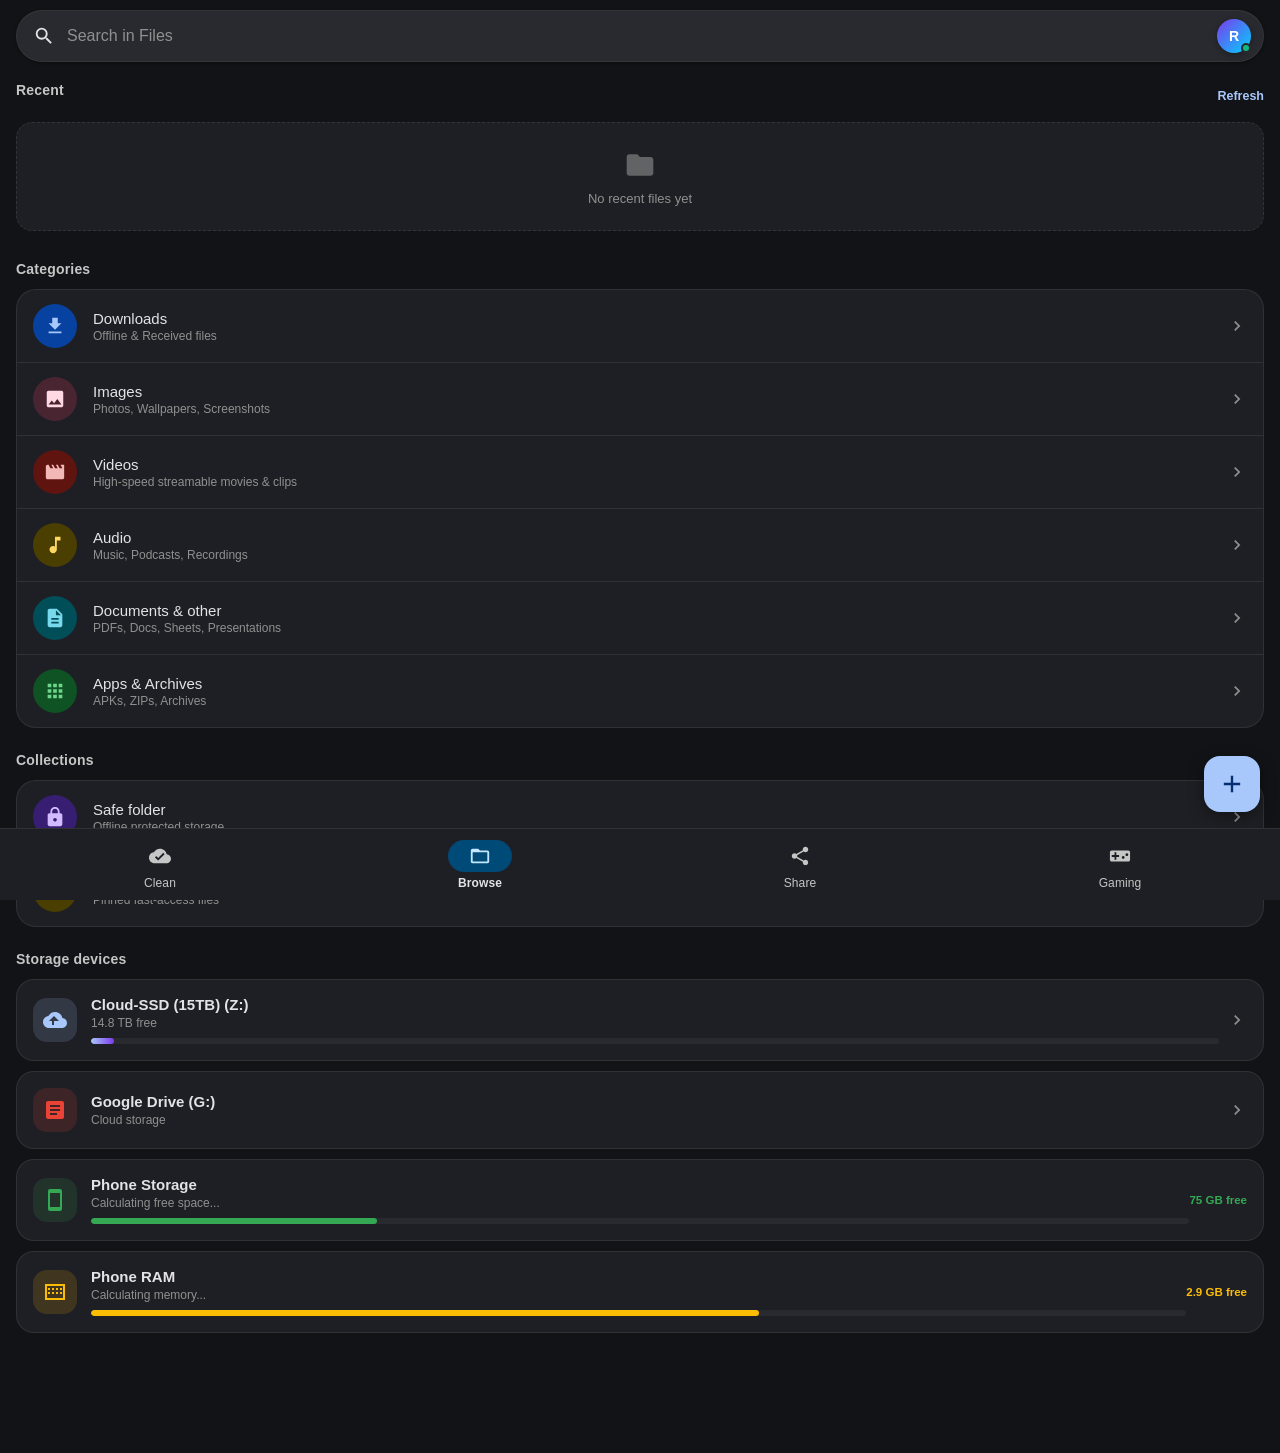
==== commit e016ca41: "feat: complete Mobile Hub sync, fresh Inno Setup release binaries (EXE and APK)" ====
--- a/src/CloudPlayX.Desktop/wwwroot/mobile/index.html
+++ b/src/CloudPlayX.Desktop/wwwroot/mobile/index.html
@@ -35,6 +35,44 @@
     </div>
   </div>
 
+  <!-- Floating Download Progress Card -->
+  <div id="download-progress-card" class="download-progress-card" style="display: none;">
+    <div class="dl-progress-top">
+      <div class="dl-progress-icon-box">
+        <svg viewBox="0 0 24 24"><path d="M19 9h-4V3H9v6H5l7 7 7-7zM5 18v2h14v-2H5z"/></svg>
+      </div>
+      <div class="dl-progress-info">
+        <div class="dl-progress-title" id="dl-file-name">Downloading file...</div>
+        <div class="dl-progress-stats" id="dl-stats">0% • 0.0 MB/s</div>
+      </div>
+      <button class="dl-progress-close" onclick="dismissDownloadCard()" title="Dismiss">
+        <svg viewBox="0 0 24 24"><path d="M19 6.41L17.59 5 12 10.59 6.41 5 5 6.41 10.59 12 5 17.59 6.41 19 12 13.41 17.59 19 19 17.59 13.41 12z"/></svg>
+      </button>
+    </div>
+    <div class="dl-progress-bar-track">
+      <div class="dl-progress-bar-fill" id="dl-progress-bar" style="width: 0%;"></div>
+    </div>
+  </div>
+
+  <!-- Floating Download Progress Card -->
+  <div id="download-progress-card" class="download-progress-card" style="display: none;">
+    <div class="dl-progress-top">
+      <div class="dl-progress-icon-box">
+        <svg viewBox="0 0 24 24"><path d="M19 9h-4V3H9v6H5l7 7 7-7zM5 18v2h14v-2H5z"/></svg>
+      </div>
+      <div class="dl-progress-info">
+        <div class="dl-progress-title" id="dl-file-name">Downloading file...</div>
+        <div class="dl-progress-stats" id="dl-stats">0% • 0.0 MB/s</div>
+      </div>
+      <button class="dl-progress-close" onclick="dismissDownloadCard()" title="Dismiss">
+        <svg viewBox="0 0 24 24"><path d="M19 6.41L17.59 5 12 10.59 6.41 5 5 6.41 10.59 12 5 17.59 6.41 19 12 13.41 17.59 19 19 17.59 13.41 12z"/></svg>
+      </button>
+    </div>
+    <div class="dl-progress-bar-track">
+      <div class="dl-progress-bar-fill" id="dl-progress-bar" style="width: 0%;"></div>
+    </div>
+  </div>
+
   <!-- TAB 1: BROWSE (Main Google Files Home) -->
   <main id="tab-browse" class="tab-screen active">
     <!-- Active Gaming Mini Banner (if PC game running) -->
@@ -223,6 +261,38 @@
           <div class="category-arrow">
             <svg viewBox="0 0 24 24" class="svg-chevron"><path d="M10 6L8.59 7.41 13.17 12l-4.58 4.59L10 18l6-6z"/></svg>
           </div>
+        </div>
+
+      </div>
+
+      <!-- Phone Device Metrics (Internal Storage & RAM) -->
+      <div class="storage-list" style="margin-top: 10px;">
+        <div class="storage-device-card" style="cursor: default;">
+          <div class="storage-dev-icon" style="background: rgba(52, 168, 83, 0.15); color: #34A853;">
+            <svg viewBox="0 0 24 24"><path d="M17 1.01L7 1c-1.1 0-2 .9-2 2v18c0 1.1.9 2 2 2h10c1.1 0 2-.9 2-2V3c0-1.1-.9-1.99-2-1.99zM17 19H7V5h10v14z"/></svg>
+          </div>
+          <div class="storage-dev-info">
+            <div class="storage-dev-title" id="phone-storage-title">Phone Storage</div>
+            <div class="storage-dev-sub" id="phone-storage-sub">Calculating free space...</div>
+            <div class="storage-bar-track">
+              <div class="storage-bar-fill" id="phone-storage-bar" style="width: 26%; background: #34A853;"></div>
+            </div>
+          </div>
+          <div style="font-size: 11.5px; font-weight: 600; color: #34A853;" id="phone-storage-badge">75 GB free</div>
+        </div>
+
+        <div class="storage-device-card" style="cursor: default;">
+          <div class="storage-dev-icon" style="background: rgba(251, 188, 4, 0.15); color: #FBBC04;">
+            <svg viewBox="0 0 24 24"><path d="M4 6h16v12H4z M2 4v16h20V4H2zm3 4h2v2H5V8zm0 4h2v2H5v-2zm4-4h2v2H9V8zm0 4h2v2H9v-2zm4-4h2v2h-2V8zm0 4h2v2h-2v-2zm4-4h2v2h-2V8zm0 4h2v2h-2v-2z"/></svg>
+          </div>
+          <div class="storage-dev-info">
+            <div class="storage-dev-title" id="phone-ram-title">Phone RAM</div>
+            <div class="storage-dev-sub" id="phone-ram-sub">Calculating memory...</div>
+            <div class="storage-bar-track">
+              <div class="storage-bar-fill" id="phone-ram-bar" style="width: 61%; background: #FBBC04;"></div>
+            </div>
+          </div>
+          <div style="font-size: 11.5px; font-weight: 600; color: #FBBC04;" id="phone-ram-badge">2.9 GB free</div>
         </div>
       </div>
     </div>
@@ -362,14 +432,30 @@
       </div>
     </div>
 
-    <!-- Transfer Activity Box -->
+    <!-- Synchronized Transfer History Section -->
     <div class="section-container" style="margin-top: 24px;">
       <div class="section-header">
-        <div class="section-title">Transfer History</div>
-        <div class="section-action" onclick="clearRecentActivity()">Clear</div>
-      </div>
-      <div id="share-activity-list" class="activity-history-box">
-        <div class="empty-state-text">No transfers yet. Tap 'Send to PC' above to transfer files.</div>
+        <div style="display: flex; align-items: center; gap: 8px;">
+          <div class="section-title">Transfer History</div>
+          <span class="count-badge" id="share-history-count">0</span>
+        </div>
+        <div style="display: flex; align-items: center; gap: 12px;">
+          <div class="section-action" onclick="fetchTransferHistory(true)">Refresh</div>
+          <div class="section-action danger" onclick="clearServerTransferHistory()">Clear</div>
+        </div>
+      </div>
+
+      <!-- Transfer Filter Chips -->
+      <div class="transfer-chips-row">
+        <button class="transfer-chip active" id="chip-filter-all" onclick="filterShareHistory('all')">All</button>
+        <button class="transfer-chip" id="chip-filter-received" onclick="filterShareHistory('received')">↓ Received</button>
+        <button class="transfer-chip" id="chip-filter-sent" onclick="filterShareHistory('sent')">↑ Sent</button>
+        <button class="transfer-chip" id="chip-filter-stream" onclick="filterShareHistory('stream')">► Streamed</button>
+      </div>
+
+      <!-- Transfer Items Container -->
+      <div id="share-transfers-container" class="transfers-history-cards">
+        <div class="empty-state-text">No transfers yet. Send or download files to see history.</div>
       </div>
     </div>
   </main>
@@ -432,7 +518,7 @@
 
   <!-- Hidden File Input Controls -->
   <input type="file" id="file-uploader" style="display: none;" onchange="handleFileSelection(event)" multiple>
-  <input type="file" id="photo-uploader" accept="image/*,video/*" style="display: none;" onchange="handleFileSelection(event)" multiple capture="environment">
+  <input type="file" id="photo-uploader" accept="image/*,video/*" style="display: none;" onchange="handleFileSelection(event)" multiple>
 
   <!-- Bottom Navigation Bar (Material 3 / Files by Google Style) -->
   <nav class="material-bottom-nav">
@@ -485,11 +571,18 @@
 
       <!-- Quick Action Buttons Strip -->
       <div class="m3-sheet-actions-grid">
-        <button class="m3-action-item" id="sheet-btn-stream" onclick="sheetActionStream()">
-          <div class="m3-action-icon-circle">
-            <svg viewBox="0 0 24 24"><path d="M8 5v14l11-7z"/></svg>
-          </div>
-          <span>Play</span>
+        <button class="m3-action-item" id="sheet-btn-open" onclick="sheetActionOpen()">
+          <div class="m3-action-icon-circle" style="background: rgba(66, 133, 244, 0.15); color: #4285F4;">
+            <svg viewBox="0 0 24 24"><path d="M19 19H5V5h7V3H5c-1.11 0-2 .9-2 2v14c0 1.1.89 2 2 2h14c1.1 0 2-.9 2-2v-7h-2v7zM14 3v2h3.59l-9.83 9.83 1.41 1.41L19 6.41V10h2V3h-7z"/></svg>
+          </div>
+          <span id="sheet-open-label">Open</span>
+        </button>
+
+        <button class="m3-action-item" id="sheet-btn-open-with" onclick="sheetActionOpenWith()">
+          <div class="m3-action-icon-circle" style="background: rgba(168, 85, 247, 0.15); color: #A855F7;">
+            <svg viewBox="0 0 24 24"><path d="M18 16.08c-.76 0-1.44.3-1.96.77L8.91 12.7c.05-.23.09-.46.09-.7s-.04-.47-.09-.7l7.05-4.11c.54.5 1.25.81 2.04.81 1.66 0 3-1.34 3-3s-1.34-3-3-3-3 1.34-3 3c0 .24.04.47.09.7L8.04 9.81C7.5 9.31 6.79 9 6 9c-1.66 0-3 1.34-3 3s1.34 3 3 3c.79 0 1.5-.31 2.04-.81l7.12 4.16c-.05.21-.08.43-.08.65 0 1.61 1.31 2.92 2.92 2.92 1.61 0 2.92-1.31 2.92-2.92s-1.31-2.92-2.92-2.92z"/></svg>
+          </div>
+          <span>Open with…</span>
         </button>
 
         <button class="m3-action-item" id="sheet-btn-download" onclick="sheetActionDownload()">
@@ -516,6 +609,22 @@
 
       <!-- Secondary Detailed List Options -->
       <div class="m3-sheet-list">
+        <div class="m3-sheet-row" onclick="sheetActionOpenOnPc()">
+          <svg viewBox="0 0 24 24"><path d="M20 18c1.1 0 1.99-.9 1.99-2L22 6c0-1.1-.9-2-2-2H4c-1.1 0-2 .9-2 2v10c0 1.1.9 2 2 2H0v2h24v-2h-4zM4 6h16v10H4V6z"/></svg>
+          <div class="m3-sheet-row-text">
+            <div>Open on Laptop / PC</div>
+            <div class="m3-sheet-row-sub">Launch in default Windows app on PC screen</div>
+          </div>
+        </div>
+
+        <div class="m3-sheet-row" onclick="sheetActionOpenWith()">
+          <svg viewBox="0 0 24 24"><path d="M18 16.08c-.76 0-1.44.3-1.96.77L8.91 12.7c.05-.23.09-.46.09-.7s-.04-.47-.09-.7l7.05-4.11c.54.5 1.25.81 2.04.81 1.66 0 3-1.34 3-3s-1.34-3-3-3-3 1.34-3 3c0 .24.04.47.09.7L8.04 9.81C7.5 9.31 6.79 9 6 9c-1.66 0-3 1.34-3 3s1.34 3 3 3c.79 0 1.5-.31 2.04-.81l7.12 4.16c-.05.21-.08.43-.08.65 0 1.61 1.31 2.92 2.92 2.92 1.61 0 2.92-1.31 2.92-2.92s-1.31-2.92-2.92-2.92z"/></svg>
+          <div class="m3-sheet-row-text">
+            <div>Open with other App…</div>
+            <div class="m3-sheet-row-sub">Choose VLC, MX Player, Photos, Adobe, etc.</div>
+          </div>
+        </div>
+
         <div class="m3-sheet-row" onclick="sheetActionDownload()">
           <svg viewBox="0 0 24 24"><path d="M19.35 10.04C18.67 6.59 15.64 4 12 4 9.11 4 6.6 5.64 5.35 8.04 2.34 8.36 0 10.91 0 14c0 3.31 2.69 6 6 6h13c2.76 0 5-2.24 5-5 0-2.64-2.05-4.78-4.65-4.96zM17 13l-5 5-5-5h3V9h4v4h3z"/></svg>
           <div class="m3-sheet-row-text">
@@ -575,16 +684,83 @@
     </div>
   </div>
 
-  <!-- Video Player Modal -->
-  <div id="video-modal" class="modal-backdrop">
-    <div class="modal-card" style="padding: 12px;">
-      <div class="modal-header">
-        <div class="modal-title" id="video-player-filename">Streaming Video</div>
-        <button class="modal-close-btn" onclick="closeVideoModal()">
-          <svg viewBox="0 0 24 24"><path d="M19 6.41L17.59 5 12 10.59 6.41 5 5 6.41 10.59 12 5 17.59 6.41 19 12 13.41 17.59 19 19 17.59 13.41 12z"/></svg>
-        </button>
-      </div>
-      <video id="native-video-player" class="video-view" controls playsinline></video>
+  <!-- Universal File Viewer Modal (Video, Audio, Photos, Docs, Code, Text) -->
+  <div id="file-viewer-modal" class="modal-backdrop" onclick="closeViewerModal(event)">
+    <div class="viewer-modal-card" onclick="event.stopPropagation()">
+      <div class="viewer-modal-header">
+        <button class="viewer-btn-icon" onclick="closeViewerModal()" title="Back / Close">
+          <svg viewBox="0 0 24 24"><path d="M20 11H7.83l5.59-5.59L12 4l-8 8 8 8 1.41-1.41L7.83 13H20v-2z"/></svg>
+        </button>
+        <div class="viewer-header-info">
+          <div class="viewer-title" id="viewer-filename">File Name</div>
+          <div class="viewer-sub" id="viewer-meta">Size • Drive</div>
+        </div>
+        <div class="viewer-header-actions">
+          <button class="viewer-btn-icon" onclick="openWithCurrentFile()" title="Open in System App">
+            <svg viewBox="0 0 24 24"><path d="M19 19H5V5h7V3H5c-1.11 0-2 .9-2 2v14c0 1.1.89 2 2 2h14c1.1 0 2-.9 2-2v-7h-2v7zM14 3v2h3.59l-9.83 9.83 1.41 1.41L19 6.41V10h2V3h-7z"/></svg>
+          </button>
+          <button class="viewer-btn-icon" onclick="openOnPcCurrentFile()" title="Open on PC">
+            <svg viewBox="0 0 24 24"><path d="M20 18c1.1 0 1.99-.9 1.99-2L22 6c0-1.1-.9-2-2-2H4c-1.1 0-2 .9-2 2v10c0 1.1.9 2 2 2H0v2h24v-2h-4zM4 6h16v10H4V6z"/></svg>
+          </button>
+          <button class="viewer-btn-icon" onclick="downloadCurrentFile()" title="Download to Phone">
+            <svg viewBox="0 0 24 24"><path d="M19 9h-4V3H9v6H5l7 7 7-7zM5 18v2h14v-2H5z"/></svg>
+          </button>
+        </div>
+      </div>
+
+      <!-- Video Content View -->
+      <div id="viewer-section-video" class="viewer-section" style="display: none;">
+        <video id="native-video-player" class="video-view" controls playsinline></video>
+      </div>
+
+      <!-- Image Content View -->
+      <div id="viewer-section-image" class="viewer-section" style="display: none;">
+        <div class="image-viewer-wrap">
+          <img id="viewer-image-elem" src="" alt="Photo preview" class="viewer-img" />
+        </div>
+      </div>
+
+      <!-- Audio Content View -->
+      <div id="viewer-section-audio" class="viewer-section" style="display: none;">
+        <div class="audio-viewer-card">
+          <div class="audio-viewer-art">
+            <svg viewBox="0 0 24 24"><path d="M12 3v10.55c-.59-.34-1.27-.55-2-.55-2.21 0-4 1.79-4 4s1.79 4 4 4 4-1.79 4-4V7h4V3h-6z"/></svg>
+          </div>
+          <div class="audio-viewer-title" id="viewer-audio-title">Song Title</div>
+          <div class="audio-viewer-sub" id="viewer-audio-sub">Audio Streaming</div>
+          <audio id="viewer-audio-player" class="audio-control-bar" controls playsinline></audio>
+        </div>
+      </div>
+
+      <!-- Text / Code Preview View -->
+      <div id="viewer-section-text" class="viewer-section" style="display: none;">
+        <div class="text-preview-card">
+          <pre id="viewer-text-content" class="text-preview-code"></pre>
+        </div>
+      </div>
+
+      <!-- Generic Document / File View -->
+      <div id="viewer-section-generic" class="viewer-section" style="display: none;">
+        <div class="generic-viewer-card">
+          <div class="generic-viewer-icon" id="viewer-generic-icon"></div>
+          <div class="generic-viewer-name" id="viewer-generic-name">File.ext</div>
+          <div class="generic-viewer-sub" id="viewer-generic-sub">Ready to open or stream</div>
+          <div class="generic-viewer-actions">
+            <button class="m3-filled-btn" onclick="openWithCurrentFile()">
+              <svg viewBox="0 0 24 24"><path d="M19 19H5V5h7V3H5c-1.11 0-2 .9-2 2v14c0 1.1.89 2 2 2h14c1.1 0 2-.9 2-2v-7h-2v7zM14 3v2h3.59l-9.83 9.83 1.41 1.41L19 6.41V10h2V3h-7z"/></svg>
+              <span>Open with App</span>
+            </button>
+            <button class="m3-tonal-btn" onclick="openOnPcCurrentFile()">
+              <svg viewBox="0 0 24 24"><path d="M20 18c1.1 0 1.99-.9 1.99-2L22 6c0-1.1-.9-2-2-2H4c-1.1 0-2 .9-2 2v10c0 1.1.9 2 2 2H0v2h24v-2h-4zM4 6h16v10H4V6z"/></svg>
+              <span>Open on Laptop</span>
+            </button>
+            <button class="m3-tonal-btn" onclick="downloadCurrentFile()">
+              <svg viewBox="0 0 24 24"><path d="M19 9h-4V3H9v6H5l7 7 7-7zM5 18v2h14v-2H5z"/></svg>
+              <span>Download</span>
+            </button>
+          </div>
+        </div>
+      </div>
     </div>
   </div>
 
--- a/src/CloudPlayX.Desktop/wwwroot/mobile/app.css
+++ b/src/CloudPlayX.Desktop/wwwroot/mobile/app.css
@@ -1408,3 +1408,535 @@
   opacity: 1;
   transform: translateX(-50%) translateY(0);
 }
+
+/* -------------------------------------------------------------
+   12. UNIVERSAL FILE VIEWER MODAL
+------------------------------------------------------------- */
+.viewer-modal-card {
+  background: var(--md-sys-color-surface);
+  border-radius: 20px;
+  border: 1px solid var(--divider);
+  padding: 16px;
+  width: 94%;
+  max-width: 520px;
+  max-height: 88vh;
+  display: flex;
+  flex-direction: column;
+  box-shadow: 0 16px 40px rgba(0, 0, 0, 0.7);
+  overflow: hidden;
+}
+
+.viewer-modal-header {
+  display: flex;
+  align-items: center;
+  gap: 12px;
+  padding-bottom: 12px;
+  border-bottom: 1px solid var(--divider);
+  margin-bottom: 12px;
+}
+
+.viewer-btn-icon {
+  width: 38px;
+  height: 38px;
+  border-radius: 50%;
+  border: none;
+  background: transparent;
+  color: var(--md-sys-color-on-surface);
+  display: flex;
+  align-items: center;
+  justify-content: center;
+  cursor: pointer;
+  flex-shrink: 0;
+}
+
+.viewer-btn-icon:active {
+  background: rgba(255, 255, 255, 0.1);
+}
+
+.viewer-btn-icon svg {
+  width: 20px;
+  height: 20px;
+  fill: currentColor;
+}
+
+.viewer-header-info {
+  flex: 1;
+  min-width: 0;
+}
+
+.viewer-title {
+  font-size: 15px;
+  font-weight: 600;
+  color: var(--md-sys-color-on-surface);
+  white-space: nowrap;
+  overflow: hidden;
+  text-overflow: ellipsis;
+}
+
+.viewer-sub {
+  font-size: 11.5px;
+  color: var(--dim);
+}
+
+.viewer-header-actions {
+  display: flex;
+  align-items: center;
+  gap: 4px;
+}
+
+.viewer-section {
+  width: 100%;
+  display: flex;
+  flex-direction: column;
+  align-items: center;
+  justify-content: center;
+  overflow: hidden;
+}
+
+.image-viewer-wrap {
+  width: 100%;
+  max-height: 65vh;
+  display: flex;
+  align-items: center;
+  justify-content: center;
+  background: #000;
+  border-radius: 14px;
+  overflow: hidden;
+}
+
+.viewer-img {
+  max-width: 100%;
+  max-height: 65vh;
+  object-fit: contain;
+}
+
+.audio-viewer-card {
+  width: 100%;
+  padding: 24px 16px;
+  display: flex;
+  flex-direction: column;
+  align-items: center;
+  text-align: center;
+}
+
+.audio-viewer-art {
+  width: 80px;
+  height: 80px;
+  border-radius: 50%;
+  background: rgba(251, 188, 4, 0.15);
+  color: #FDD663;
+  display: flex;
+  align-items: center;
+  justify-content: center;
+  margin-bottom: 14px;
+  box-shadow: 0 4px 16px rgba(251, 188, 4, 0.2);
+}
+
+.audio-viewer-art svg {
+  width: 40px;
+  height: 40px;
+  fill: currentColor;
+}
+
+.audio-viewer-title {
+  font-size: 15px;
+  font-weight: 600;
+  color: var(--md-sys-color-on-surface);
+  margin-bottom: 4px;
+  max-width: 90%;
+  white-space: nowrap;
+  overflow: hidden;
+  text-overflow: ellipsis;
+}
+
+.audio-viewer-sub {
+  font-size: 12px;
+  color: var(--dim);
+  margin-bottom: 16px;
+}
+
+.audio-control-bar {
+  width: 100%;
+}
+
+.text-preview-card {
+  width: 100%;
+  max-height: 60vh;
+  overflow-y: auto;
+  background: #111418;
+  border-radius: 12px;
+  border: 1px solid var(--divider);
+  padding: 12px;
+}
+
+.text-preview-code {
+  font-family: ui-monospace, SFMono-Regular, Consolas, 'Liberation Mono', Menlo, monospace;
+  font-size: 12px;
+  line-height: 1.5;
+  color: #C4C7C5;
+  white-space: pre-wrap;
+  word-break: break-all;
+  margin: 0;
+}
+
+.generic-viewer-card {
+  width: 100%;
+  padding: 24px 12px;
+  display: flex;
+  flex-direction: column;
+  align-items: center;
+  text-align: center;
+}
+
+.generic-viewer-icon {
+  width: 68px;
+  height: 68px;
+  border-radius: 18px;
+  display: flex;
+  align-items: center;
+  justify-content: center;
+  margin-bottom: 14px;
+}
+
+.generic-viewer-icon svg {
+  width: 34px;
+  height: 34px;
+  fill: currentColor;
+}
+
+.generic-viewer-name {
+  font-size: 15px;
+  font-weight: 600;
+  color: var(--md-sys-color-on-surface);
+  margin-bottom: 4px;
+  word-break: break-all;
+}
+
+.generic-viewer-sub {
+  font-size: 12px;
+  color: var(--dim);
+  margin-bottom: 18px;
+}
+
+.generic-viewer-actions {
+  display: flex;
+  flex-direction: column;
+  gap: 10px;
+  width: 100%;
+  max-width: 280px;
+}
+
+.m3-filled-btn {
+  height: 44px;
+  border-radius: 22px;
+  background: var(--md-sys-color-primary);
+  color: #042E6F;
+  border: none;
+  font-weight: 600;
+  font-size: 14px;
+  display: flex;
+  align-items: center;
+  justify-content: center;
+  gap: 8px;
+  cursor: pointer;
+}
+
+.m3-filled-btn svg {
+  width: 18px;
+  height: 18px;
+  fill: currentColor;
+}
+
+.m3-tonal-btn {
+  height: 44px;
+  border-radius: 22px;
+  background: var(--surface2);
+  color: var(--md-sys-color-on-surface);
+  border: 1px solid var(--divider);
+  font-weight: 600;
+  font-size: 14px;
+  display: flex;
+  align-items: center;
+  justify-content: center;
+  gap: 8px;
+  cursor: pointer;
+}
+
+.m3-tonal-btn svg {
+  width: 18px;
+  height: 18px;
+  fill: currentColor;
+}
+
+
+/* ============================================================= */
+/* Floating Download Progress Card & Rich Transfer History Panel */
+/* ============================================================= */
+
+.download-progress-card {
+  position: fixed;
+  top: 72px;
+  left: 14px;
+  right: 14px;
+  z-index: 1200;
+  background: rgba(30, 31, 35, 0.95);
+  backdrop-filter: blur(16px);
+  -webkit-backdrop-filter: blur(16px);
+  border-radius: 16px;
+  border: 1px solid rgba(168, 199, 250, 0.3);
+  box-shadow: 0 8px 32px rgba(0, 0, 0, 0.5);
+  padding: 12px 14px 10px 14px;
+  animation: slideDown 0.25s cubic-bezier(0.2, 0, 0, 1);
+}
+
+@keyframes slideDown {
+  from { transform: translateY(-20px); opacity: 0; }
+  to { transform: translateY(0); opacity: 1; }
+}
+
+.dl-progress-top {
+  display: flex;
+  align-items: center;
+  gap: 10px;
+}
+
+.dl-progress-icon-box {
+  width: 36px;
+  height: 36px;
+  border-radius: 10px;
+  background: rgba(66, 133, 244, 0.18);
+  color: #A8C7FA;
+  display: flex;
+  align-items: center;
+  justify-content: center;
+  flex-shrink: 0;
+}
+
+.dl-progress-icon-box svg {
+  width: 20px;
+  height: 20px;
+  fill: currentColor;
+}
+
+.dl-progress-info {
+  flex: 1;
+  min-width: 0;
+}
+
+.dl-progress-title {
+  font-size: 13.5px;
+  font-weight: 600;
+  color: #E3E2E6;
+  white-space: nowrap;
+  overflow: hidden;
+  text-overflow: ellipsis;
+}
+
+.dl-progress-stats {
+  font-size: 11.5px;
+  color: #A8C7FA;
+  font-weight: 500;
+  margin-top: 2px;
+}
+
+.dl-progress-close {
+  width: 28px;
+  height: 28px;
+  border-radius: 50%;
+  background: transparent;
+  border: none;
+  color: var(--dim);
+  display: flex;
+  align-items: center;
+  justify-content: center;
+  cursor: pointer;
+}
+
+.dl-progress-close svg {
+  width: 16px;
+  height: 16px;
+  fill: currentColor;
+}
+
+.dl-progress-bar-track {
+  height: 4px;
+  border-radius: 2px;
+  background: rgba(255, 255, 255, 0.08);
+  margin-top: 10px;
+  overflow: hidden;
+}
+
+.dl-progress-bar-fill {
+  height: 100%;
+  background: linear-gradient(90deg, #1A73E8, #34A853);
+  transition: width 0.2s ease;
+}
+
+.download-progress-card.complete {
+  border-color: rgba(52, 168, 83, 0.5);
+}
+
+.download-progress-card.complete .dl-progress-icon-box {
+  background: rgba(52, 168, 83, 0.2);
+  color: #6DD58C;
+}
+
+.count-badge {
+  background: var(--surface2);
+  color: var(--md-sys-color-primary);
+  font-size: 11.5px;
+  font-weight: 600;
+  padding: 2px 8px;
+  border-radius: 10px;
+  border: 1px solid var(--divider);
+}
+
+.transfer-chips-row {
+  display: flex;
+  gap: 8px;
+  margin: 12px 0;
+  overflow-x: auto;
+  scrollbar-width: none;
+}
+
+.transfer-chips-row::-webkit-scrollbar {
+  display: none;
+}
+
+.transfer-chip {
+  padding: 6px 14px;
+  border-radius: 18px;
+  border: 1px solid var(--divider);
+  background: var(--surface2);
+  color: var(--dim);
+  font-size: 12px;
+  font-weight: 500;
+  cursor: pointer;
+  white-space: nowrap;
+  transition: all 0.15s ease;
+}
+
+.transfer-chip.active {
+  background: rgba(66, 133, 244, 0.2);
+  border-color: var(--md-sys-color-primary);
+  color: var(--md-sys-color-primary);
+  font-weight: 600;
+}
+
+.transfers-history-cards {
+  display: flex;
+  flex-direction: column;
+  gap: 8px;
+}
+
+.transfer-card-item {
+  background: var(--surface2);
+  border: 1px solid var(--divider);
+  border-radius: 14px;
+  padding: 12px;
+  display: flex;
+  align-items: center;
+  justify-content: space-between;
+  gap: 10px;
+  transition: transform 0.15s ease, background 0.15s ease;
+}
+
+.transfer-card-item:active {
+  transform: scale(0.985);
+  background: rgba(255, 255, 255, 0.06);
+}
+
+.tc-left {
+  display: flex;
+  align-items: center;
+  gap: 12px;
+  min-width: 0;
+  flex: 1;
+}
+
+.tc-icon-wrap {
+  width: 40px;
+  height: 40px;
+  border-radius: 12px;
+  display: flex;
+  align-items: center;
+  justify-content: center;
+  flex-shrink: 0;
+}
+
+.tc-icon-wrap svg {
+  width: 20px;
+  height: 20px;
+  fill: currentColor;
+}
+
+.tc-info {
+  display: flex;
+  flex-direction: column;
+  min-width: 0;
+  flex: 1;
+}
+
+.tc-name {
+  font-size: 13.5px;
+  font-weight: 600;
+  color: var(--md-sys-color-on-surface);
+  white-space: nowrap;
+  overflow: hidden;
+  text-overflow: ellipsis;
+}
+
+.tc-meta {
+  font-size: 11px;
+  color: var(--dim);
+  display: flex;
+  align-items: center;
+  gap: 6px;
+  margin-top: 3px;
+  flex-wrap: wrap;
+}
+
+.tc-dir-badge {
+  padding: 2px 7px;
+  border-radius: 6px;
+  font-size: 10px;
+  font-weight: 600;
+  text-transform: uppercase;
+}
+
+.tc-dir-badge.received {
+  background: rgba(52, 168, 83, 0.18);
+  color: #6DD58C;
+}
+
+.tc-dir-badge.sent {
+  background: rgba(66, 133, 244, 0.18);
+  color: #A8C7FA;
+}
+
+.tc-dir-badge.stream {
+  background: rgba(168, 85, 247, 0.18);
+  color: #D8B4FE;
+}
+
+.tc-speed-pill {
+  color: #FBBC04;
+  font-weight: 600;
+  font-size: 11px;
+}
+
+.tc-action-btn {
+  padding: 6px 12px;
+  border-radius: 16px;
+  border: 1px solid var(--divider);
+  background: var(--md-sys-color-surface);
+  color: var(--md-sys-color-primary);
+  font-size: 12px;
+  font-weight: 600;
+  cursor: pointer;
+  flex-shrink: 0;
+}
+
+.tc-action-btn:active {
+  background: rgba(66, 133, 244, 0.2);
+}
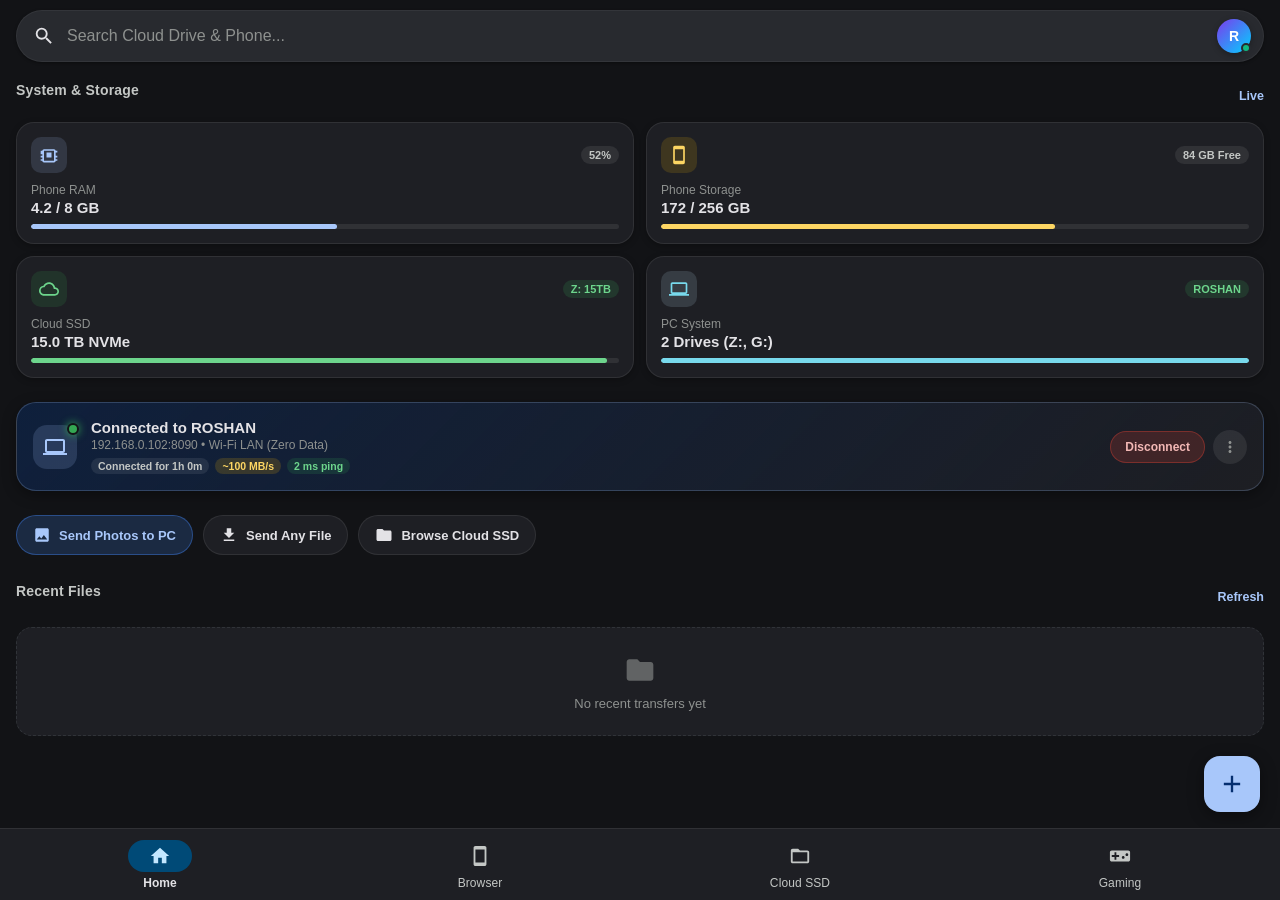
==== commit 2f3b85a3: "feat: smart storage offloader, mobile app enhancements, fresh setup EXE and APK releases" ====
--- a/src/CloudPlayX.Desktop/wwwroot/mobile/index.html
+++ b/src/CloudPlayX.Desktop/wwwroot/mobile/index.html
@@ -3,13 +3,13 @@
 <head>
   <meta charset="UTF-8">
   <meta name="viewport" content="width=device-width, initial-scale=1.0, maximum-scale=1.0, user-scalable=no, viewport-fit=cover">
-  <title>Files</title>
+  <title>Cloud Drive</title>
   
   <!-- PWA Meta Tags -->
-  <meta name="theme-color" content="#121316">
+  <meta name="theme-color" content="#0F1117">
   <meta name="apple-mobile-web-app-capable" content="yes">
   <meta name="apple-mobile-web-app-status-bar-style" content="black-translucent">
-  <meta name="description" content="Files by Google style file manager and high-speed bridge for Cloud-SSD">
+  <meta name="description" content="Cloud Drive companion and ultra high-speed mobile bridge">
   <link rel="manifest" href="manifest.json">
   <link rel="icon" type="image/svg+xml" href="icon-192.svg">
   <link rel="apple-touch-icon" href="icon-192.svg">
@@ -18,19 +18,19 @@
 </head>
 <body>
 
-  <!-- Top Search Bar (Authentic Google Files Style) -->
+  <!-- Top Search Bar (Google Files Style with Profile Chip) -->
   <div class="search-header">
     <div class="search-bar-pill">
       <div class="search-icon">
         <svg viewBox="0 0 24 24"><path d="M15.5 14h-.79l-.28-.27A6.471 6.471 0 0 0 16 9.5 6.5 6.5 0 1 0 9.5 16c1.61 0 3.09-.59 4.23-1.57l.27.28v.79l5 4.99L20.49 19l-4.99-5zm-6 0C7.01 14 5 11.99 5 9.5S7.01 5 9.5 5 14 7.01 14 9.5 11.99 14 9.5 14z"/></svg>
       </div>
-      <input type="text" id="global-search-input" placeholder="Search in Files" oninput="handleSearch(this.value)" autocomplete="off">
+      <input type="text" id="global-search-input" placeholder="Search Cloud Drive & Phone..." oninput="handleSearch(this.value)" autocomplete="off">
       <div id="clear-search-btn" class="clear-search" onclick="clearSearch()" style="display: none;">
         <svg viewBox="0 0 24 24"><path d="M19 6.41L17.59 5 12 10.59 6.41 5 5 6.41 10.59 12 5 17.59 6.41 19 12 13.41 17.59 19 19 17.59 13.41 12z"/></svg>
       </div>
-      <div class="profile-chip" id="profile-chip-btn" onclick="openSettingsModal()" title="PC Connection & Settings">
+      <div class="profile-chip" id="profile-chip-btn" onclick="openConnectionModal()" title="PC Connection & Status">
         <div class="profile-avatar" id="pc-avatar">R</div>
-        <div class="profile-status-dot" id="header-status-dot"></div>
+        <div class="profile-status-dot online" id="header-status-dot"></div>
       </div>
     </div>
   </div>
@@ -54,455 +54,439 @@
     </div>
   </div>
 
-  <!-- Floating Download Progress Card -->
-  <div id="download-progress-card" class="download-progress-card" style="display: none;">
-    <div class="dl-progress-top">
-      <div class="dl-progress-icon-box">
-        <svg viewBox="0 0 24 24"><path d="M19 9h-4V3H9v6H5l7 7 7-7zM5 18v2h14v-2H5z"/></svg>
-      </div>
-      <div class="dl-progress-info">
-        <div class="dl-progress-title" id="dl-file-name">Downloading file...</div>
-        <div class="dl-progress-stats" id="dl-stats">0% • 0.0 MB/s</div>
-      </div>
-      <button class="dl-progress-close" onclick="dismissDownloadCard()" title="Dismiss">
-        <svg viewBox="0 0 24 24"><path d="M19 6.41L17.59 5 12 10.59 6.41 5 5 6.41 10.59 12 5 17.59 6.41 19 12 13.41 17.59 19 19 17.59 13.41 12z"/></svg>
-      </button>
-    </div>
-    <div class="dl-progress-bar-track">
-      <div class="dl-progress-bar-fill" id="dl-progress-bar" style="width: 0%;"></div>
-    </div>
-  </div>
-
-  <!-- TAB 1: BROWSE (Main Google Files Home) -->
-  <main id="tab-browse" class="tab-screen active">
+  <!-- ============================================================= -->
+  <!-- TAB 1: HOME (Dashboard with Hardware Widgets, PC Card, Recent) -->
+  <!-- ============================================================= -->
+  <main id="tab-home" class="tab-screen active">
+
     <!-- Active Gaming Mini Banner (if PC game running) -->
-    <div id="browse-game-banner" class="mini-hud-banner" style="display: none;" onclick="switchTab('gaming')">
+    <div id="home-game-banner" class="mini-hud-banner" style="display: none;" onclick="switchTab('gaming')">
       <div class="banner-left">
         <div class="game-icon-badge">
           <svg viewBox="0 0 24 24"><path d="M21 6H3c-1.1 0-2 .9-2 2v8c0 1.1.9 2 2 2h18c1.1 0 2-.9 2-2V8c0-1.1-.9-2-2-2zm-10 7H8v3H6v-3H3v-2h3V8h2v3h3v2zm4.5 2c-.83 0-1.5-.67-1.5-1.5s.67-1.5 1.5-1.5 1.5.67 1.5 1.5-.67 1.5-1.5 1.5zm4-3c-.83 0-1.5-.67-1.5-1.5S18.67 9 19.5 9s1.5.67 1.5 1.5-.67 1.5-1.5 1.5z"/></svg>
         </div>
         <div>
-          <div class="banner-title" id="banner-game-name">Cyberpunk 2077</div>
+          <div class="banner-title" id="banner-game-name">PC Game Running</div>
           <div class="banner-sub"><span id="banner-fps">75</span> FPS • <span id="banner-ssd">112</span> MB/s SSD Read</div>
         </div>
       </div>
       <div class="banner-chip">LIVE HUD</div>
     </div>
 
-    <!-- Recent Files Section -->
+    <!-- Hardware / Storage Widgets Grid (As sketched: Phone Ram, Storage, SSD, SSD) -->
+    <div class="section-container">
+      <div class="section-header">
+        <div class="section-title">System & Storage</div>
+        <div class="section-action" onclick="refreshAllWidgets()">Live</div>
+      </div>
+      <div class="hardware-widgets-grid">
+        <!-- Widget 1: Phone RAM -->
+        <div class="hw-widget-card" onclick="openPhoneStatsModal()">
+          <div class="hw-widget-top">
+            <div class="hw-icon-box ram-icon">
+              <svg viewBox="0 0 24 24"><path d="M2 9v2h2v2H2v2h2v2H2v2h2c0 1.1.9 2 2 2h12c1.1 0 2-.9 2-2h2v-2h-2v-2h2v-2h-2V9h2V7h-2c0-1.1-.9-2-2-2H6c-1.1 0-2 .9-2 2H2v2h2zm4-2h12v12H6V7zm3 2h6v6H9V9z"/></svg>
+            </div>
+            <span class="hw-badge" id="hw-ram-pct">52%</span>
+          </div>
+          <div class="hw-widget-label">Phone RAM</div>
+          <div class="hw-widget-val" id="hw-ram-val">4.2 / 8 GB</div>
+          <div class="hw-widget-bar"><div class="hw-widget-bar-fill" id="hw-ram-bar" style="width: 52%;"></div></div>
+        </div>
+
+        <!-- Widget 2: Phone Storage -->
+        <div class="hw-widget-card" onclick="switchTab('browser')">
+          <div class="hw-widget-top">
+            <div class="hw-icon-box storage-icon">
+              <svg viewBox="0 0 24 24"><path d="M17 1.01L7 1c-1.1 0-2 .9-2 2v18c0 1.1.9 2 2 2h10c1.1 0 2-.9 2-2V3c0-1.1-.9-1.99-2-1.99zM17 19H7V5h10v14z"/></svg>
+            </div>
+            <span class="hw-badge" id="hw-phone-free">84 GB Free</span>
+          </div>
+          <div class="hw-widget-label">Phone Storage</div>
+          <div class="hw-widget-val" id="hw-phone-val">172 / 256 GB</div>
+          <div class="hw-widget-bar"><div class="hw-widget-bar-fill storage" id="hw-phone-bar" style="width: 67%;"></div></div>
+        </div>
+
+        <!-- Widget 3: Cloud SSD 15TB -->
+        <div class="hw-widget-card" onclick="switchTab('ssd')">
+          <div class="hw-widget-top">
+            <div class="hw-icon-box ssd-icon">
+              <svg viewBox="0 0 24 24"><path d="M19.35 10.04C18.67 6.59 15.64 4 12 4 9.11 4 6.6 5.64 5.35 8.04 2.34 8.36 0 10.91 0 14c0 3.31 2.69 6 6 6h13c2.76 0 5-2.24 5-5 0-2.64-2.05-4.78-4.65-4.96zM19 18H6c-2.21 0-4-1.79-4-4 0-2.05 1.53-3.76 3.56-3.97l1.07-.11.5-.95C8.08 7.14 9.94 6 12 6c2.62 0 4.88 1.86 5.39 4.43l.3 1.5 1.53.11c1.56.1 2.78 1.41 2.78 2.96 0 1.65-1.35 3-3 3z"/></svg>
+            </div>
+            <span class="hw-badge online">Z: 15TB</span>
+          </div>
+          <div class="hw-widget-label">Cloud SSD</div>
+          <div class="hw-widget-val" id="hw-ssd-val">15.0 TB NVMe</div>
+          <div class="hw-widget-bar"><div class="hw-widget-bar-fill ssd" style="width: 98%;"></div></div>
+        </div>
+
+        <!-- Widget 4: PC System / Drives -->
+        <div class="hw-widget-card" onclick="openConnectionModal()">
+          <div class="hw-widget-top">
+            <div class="hw-icon-box pc-icon">
+              <svg viewBox="0 0 24 24"><path d="M20 18c1.1 0 1.99-.9 1.99-2L22 6c0-1.1-.9-2-2-2H4c-1.1 0-2 .9-2 2v10c0 1.1.9 2 2 2H0v2h24v-2h-4zM4 6h16v10H4V6z"/></svg>
+            </div>
+            <span class="hw-badge online" id="hw-pc-status-badge">ROSHAN</span>
+          </div>
+          <div class="hw-widget-label">PC System</div>
+          <div class="hw-widget-val" id="hw-pc-drives-val">2 Drives (Z:, G:)</div>
+          <div class="hw-widget-bar"><div class="hw-widget-bar-fill pc" style="width: 100%;"></div></div>
+        </div>
+      </div>
+    </div>
+
+    <!-- PC Connection Live Card (Dedicated design with Connect / Disconnect button) -->
+    <div class="section-container">
+      <div class="pc-connection-banner-card" id="home-connection-card">
+        <div class="pc-conn-left">
+          <div class="pc-conn-icon-halo" id="home-conn-halo">
+            <svg viewBox="0 0 24 24"><path d="M20 18c1.1 0 1.99-.9 1.99-2L22 6c0-1.1-.9-2-2-2H4c-1.1 0-2 .9-2 2v10c0 1.1.9 2 2 2H0v2h24v-2h-4zM4 6h16v10H4V6z"/></svg>
+            <div class="pc-conn-pulse-dot" id="home-conn-dot"></div>
+          </div>
+          <div class="pc-conn-info">
+            <div class="pc-conn-title" id="home-conn-title">Connected to ROSHAN</div>
+            <div class="pc-conn-sub" id="home-conn-sub">192.168.0.102:8090 • Wi-Fi LAN (Zero Data)</div>
+            <div class="pc-conn-pills-row">
+              <span class="pc-conn-pill" id="home-conn-time">Connected for 1h 45m</span>
+              <span class="pc-conn-pill speed" id="home-conn-speed">~100 MB/s</span>
+              <span class="pc-conn-pill ping" id="home-conn-ping">2 ms ping</span>
+            </div>
+          </div>
+        </div>
+        <div class="pc-conn-actions">
+          <button class="pc-conn-toggle-btn disconnect" id="home-conn-toggle-btn" onclick="togglePcConnection(event)">
+            Disconnect
+          </button>
+          <button class="pc-conn-details-btn" onclick="openConnectionModal()" title="Connection Settings">
+            <svg viewBox="0 0 24 24"><path d="M12 8c1.1 0 2-.9 2-2s-.9-2-2-2-2 .9-2 2 .9 2 2 2zm0 2c-1.1 0-2 .9-2 2s.9 2 2 2 2-.9 2-2-.9-2-2-2zm0 6c-1.1 0-2 .9-2 2s.9 2 2 2 2-.9 2-2-.9-2-2-2z"/></svg>
+          </button>
+        </div>
+      </div>
+    </div>
+
+    <!-- Quick Action Shortcut Chips -->
+    <div class="section-container">
+      <div class="quick-action-strip">
+        <button class="quick-chip-btn primary" onclick="pickAndSendToPc('photos')">
+          <svg viewBox="0 0 24 24"><path d="M21 19V5c0-1.1-.9-2-2-2H5c-1.1 0-2 .9-2 2v14c0 1.1.9 2 2 2h14c1.1 0 2-.9 2-2zM8.5 13.5l2.5 3.01L14.5 12l4.5 6H5l3.5-4.5z"/></svg>
+          <span>Send Photos to PC</span>
+        </button>
+        <button class="quick-chip-btn" onclick="pickAndSendToPc('all')">
+          <svg viewBox="0 0 24 24"><path d="M19 9h-4V3H9v6H5l7 7 7-7zM5 18v2h14v-2H5z"/></svg>
+          <span>Send Any File</span>
+        </button>
+        <button class="quick-chip-btn" onclick="switchTab('ssd')">
+          <svg viewBox="0 0 24 24"><path d="M10 4H4c-1.1 0-1.99.9-1.99 2L2 18c0 1.1.9 2 2 2h16c1.1 0 2-.9 2-2V8c0-1.1-.9-2-2-2h-8l-2-2z"/></svg>
+          <span>Browse Cloud SSD</span>
+        </button>
+      </div>
+    </div>
+
+    <!-- Recent Section (As sketched: Recent with [ ] [ ] [ ] [ ] horizontal cards) -->
     <div class="section-container" id="recent-section">
       <div class="section-header">
-        <div class="section-title">Recent</div>
+        <div class="section-title">Recent Files</div>
         <div class="section-action" onclick="refreshRecentFiles()">Refresh</div>
       </div>
       <div class="recent-scroll-row" id="recent-scroll-container">
+        <!-- Rendered dynamically via app.js -->
         <div class="recent-empty-card">
           <div class="recent-empty-icon">
             <svg viewBox="0 0 24 24"><path d="M10 4H4c-1.1 0-1.99.9-1.99 2L2 18c0 1.1.9 2 2 2h16c1.1 0 2-.9 2-2V8c0-1.1-.9-2-2-2h-8l-2-2z"/></svg>
           </div>
-          <div>No recent files yet</div>
-        </div>
-      </div>
-    </div>
-
-    <!-- Categories Section (Google Files Signature Layout) -->
+          <div>Loading recent files...</div>
+        </div>
+      </div>
+    </div>
+  </main>
+
+  <!-- ============================================================= -->
+  <!-- TAB 2: BROWSER (Phone Folder & Real Phone Storage Categories)  -->
+  <!-- ============================================================= -->
+  <main id="tab-browser" class="tab-screen">
+    
+    <!-- Phone Permission Banner (Live prompt for full phone access) -->
+    <div id="phone-perm-banner" class="phone-permission-card" style="display: none;">
+      <div class="perm-card-icon">
+        <svg viewBox="0 0 24 24"><path d="M18 8h-1V6c0-2.76-2.24-5-5-5S7 3.24 7 6v2H6c-1.1 0-2 .9-2 2v10c0 1.1.9 2 2 2h12c1.1 0 2-.9 2-2V10c0-1.1-.9-2-2-2zm-6 9c-1.1 0-2-.9-2-2s.9-2 2-2 2 .9 2 2-.9 2-2 2zm3.1-9H8.9V6c0-1.71 1.39-3.1 3.1-3.1 1.71 0 3.1 1.39 3.1 3.1v2z"/></svg>
+      </div>
+      <div class="perm-card-body">
+        <div class="perm-card-title">Enable Phone Storage Access</div>
+        <div class="perm-card-sub">Allow Cloud Drive to show all live photos, videos, and downloaded files on this phone.</div>
+        <button class="perm-grant-btn" onclick="requestPhonePermissions()">Grant Permission</button>
+      </div>
+    </div>
+
+    <!-- Active Media Player Streaming Mini Screen (As sketched: Small screen of streaming) -->
+    <div id="browser-media-mini" class="mini-media-card" style="display: none;">
+      <div class="mini-media-icon">
+        <svg viewBox="0 0 24 24"><path d="M12 3v10.55c-.59-.34-1.27-.55-2-.55-2.21 0-4 1.79-4 4s1.79 4 4 4 4-1.79 4-4V7h4V3h-6z"/></svg>
+      </div>
+      <div class="mini-media-details">
+        <div class="mini-media-title" id="mini-media-title">Track Name</div>
+        <div class="mini-media-sub" id="mini-media-sub">Streaming from Cloud SSD</div>
+      </div>
+      <button class="mini-media-btn" onclick="openActiveMediaViewer()">View</button>
+    </div>
+
+    <!-- Categories Grid (As sketched: Download, Images, Video, Audio, Document, Apps, Starred, Safe folder) -->
     <div class="section-container">
-      <div class="section-title">Categories</div>
-      <div class="categories-list">
-        <!-- Downloads -->
-        <div class="category-row" onclick="filterCategory('downloads', 'Downloads')">
-          <div class="category-icon-box cat-downloads">
+      <div class="section-header">
+        <div class="section-title">Categories (Phone Storage)</div>
+        <div class="section-action" onclick="refreshPhoneCategories()">Scan</div>
+      </div>
+
+      <div class="categories-grid-m3">
+        <!-- 1. Downloads -->
+        <div class="cat-grid-card" onclick="openPhoneCategory('downloads', 'Downloads')">
+          <div class="cat-grid-icon-box cat-downloads">
             <svg viewBox="0 0 24 24"><path d="M19 9h-4V3H9v6H5l7 7 7-7zM5 18v2h14v-2H5z"/></svg>
           </div>
-          <div class="category-text">
-            <div class="category-name">Downloads</div>
-            <div class="category-meta" id="meta-cat-downloads">Offline & Received files</div>
-          </div>
-          <div class="category-arrow">
-            <svg viewBox="0 0 24 24" class="svg-chevron"><path d="M10 6L8.59 7.41 13.17 12l-4.58 4.59L10 18l6-6z"/></svg>
-          </div>
-        </div>
-
-        <!-- Images -->
-        <div class="category-row" onclick="filterCategory('images', 'Images')">
-          <div class="category-icon-box cat-images">
+          <div class="cat-grid-name">Downloads</div>
+          <div class="cat-grid-meta" id="cat-stat-downloads">Offline & Received</div>
+        </div>
+
+        <!-- 2. Images -->
+        <div class="cat-grid-card" onclick="openPhoneCategory('images', 'Images')">
+          <div class="cat-grid-icon-box cat-images">
             <svg viewBox="0 0 24 24"><path d="M21 19V5c0-1.1-.9-2-2-2H5c-1.1 0-2 .9-2 2v14c0 1.1.9 2 2 2h14c1.1 0 2-.9 2-2zM8.5 13.5l2.5 3.01L14.5 12l4.5 6H5l3.5-4.5z"/></svg>
           </div>
-          <div class="category-text">
-            <div class="category-name">Images</div>
-            <div class="category-meta" id="meta-cat-images">Photos, Wallpapers, Screenshots</div>
-          </div>
-          <div class="category-arrow">
-            <svg viewBox="0 0 24 24" class="svg-chevron"><path d="M10 6L8.59 7.41 13.17 12l-4.58 4.59L10 18l6-6z"/></svg>
-          </div>
-        </div>
-
-        <!-- Videos -->
-        <div class="category-row" onclick="filterCategory('videos', 'Videos')">
-          <div class="category-icon-box cat-videos">
+          <div class="cat-grid-name">Images</div>
+          <div class="cat-grid-meta" id="cat-stat-images">Photos & Shots</div>
+        </div>
+
+        <!-- 3. Videos -->
+        <div class="cat-grid-card" onclick="openPhoneCategory('videos', 'Videos')">
+          <div class="cat-grid-icon-box cat-videos">
             <svg viewBox="0 0 24 24"><path d="M18 4l2 4h-3l-2-4h-2l2 4h-3l-2-4H8l2 4H7L5 4H4c-1.1 0-1.99.9-1.99 2L2 18c0 1.1.9 2 2 2h16c1.1 0 2-.9 2-2V4h-4z"/></svg>
           </div>
-          <div class="category-text">
-            <div class="category-name">Videos</div>
-            <div class="category-meta" id="meta-cat-videos">High-speed streamable movies & clips</div>
-          </div>
-          <div class="category-arrow">
-            <svg viewBox="0 0 24 24" class="svg-chevron"><path d="M10 6L8.59 7.41 13.17 12l-4.58 4.59L10 18l6-6z"/></svg>
-          </div>
-        </div>
-
-        <!-- Audio -->
-        <div class="category-row" onclick="filterCategory('audio', 'Audio')">
-          <div class="category-icon-box cat-audio">
+          <div class="cat-grid-name">Videos</div>
+          <div class="cat-grid-meta" id="cat-stat-videos">Clips & Movies</div>
+        </div>
+
+        <!-- 4. Audio -->
+        <div class="cat-grid-card" onclick="openPhoneCategory('audio', 'Audio')">
+          <div class="cat-grid-icon-box cat-audio">
             <svg viewBox="0 0 24 24"><path d="M12 3v10.55c-.59-.34-1.27-.55-2-.55-2.21 0-4 1.79-4 4s1.79 4 4 4 4-1.79 4-4V7h4V3h-6z"/></svg>
           </div>
-          <div class="category-text">
-            <div class="category-name">Audio</div>
-            <div class="category-meta" id="meta-cat-audio">Music, Podcasts, Recordings</div>
-          </div>
-          <div class="category-arrow">
-            <svg viewBox="0 0 24 24" class="svg-chevron"><path d="M10 6L8.59 7.41 13.17 12l-4.58 4.59L10 18l6-6z"/></svg>
-          </div>
-        </div>
-
-        <!-- Documents -->
-        <div class="category-row" onclick="filterCategory('documents', 'Documents & other')">
-          <div class="category-icon-box cat-docs">
+          <div class="cat-grid-name">Audio</div>
+          <div class="cat-grid-meta" id="cat-stat-audio">Music & Notes</div>
+        </div>
+
+        <!-- 5. Documents -->
+        <div class="cat-grid-card" onclick="openPhoneCategory('docs', 'Documents')">
+          <div class="cat-grid-icon-box cat-docs">
             <svg viewBox="0 0 24 24"><path d="M14 2H6c-1.1 0-1.99.9-1.99 2L4 20c0 1.1.89 2 1.99 2H18c1.1 0 2-.9 2-2V8l-6-6zm2 16H8v-2h8v2zm0-4H8v-2h8v2zm-3-5V3.5L18.5 9H13z"/></svg>
           </div>
-          <div class="category-text">
-            <div class="category-name">Documents & other</div>
-            <div class="category-meta" id="meta-cat-docs">PDFs, Docs, Sheets, Presentations</div>
-          </div>
-          <div class="category-arrow">
-            <svg viewBox="0 0 24 24" class="svg-chevron"><path d="M10 6L8.59 7.41 13.17 12l-4.58 4.59L10 18l6-6z"/></svg>
-          </div>
-        </div>
-
-        <!-- Apps & Games -->
-        <div class="category-row" onclick="filterCategory('apps', 'Apps & Archives')">
-          <div class="category-icon-box cat-apps">
+          <div class="cat-grid-name">Documents</div>
+          <div class="cat-grid-meta" id="cat-stat-docs">PDFs & Docs</div>
+        </div>
+
+        <!-- 6. Apps -->
+        <div class="cat-grid-card" onclick="openPhoneCategory('apps', 'Apps')">
+          <div class="cat-grid-icon-box cat-apps">
             <svg viewBox="0 0 24 24"><path d="M4 8h4V4H4v4zm6 12h4v-4h-4v4zm-6 0h4v-4H4v4zm0-6h4v-4H4v4zm6 0h4v-4h-4v4zm6-10v4h4V4h-4zm-6 4h4V4h-4v4zm6 6h4v-4h-4v4zm0 6h4v-4h-4v4z"/></svg>
           </div>
-          <div class="category-text">
-            <div class="category-name">Apps & Archives</div>
-            <div class="category-meta" id="meta-cat-apps">APKs, ZIPs, Archives</div>
-          </div>
-          <div class="category-arrow">
-            <svg viewBox="0 0 24 24" class="svg-chevron"><path d="M10 6L8.59 7.41 13.17 12l-4.58 4.59L10 18l6-6z"/></svg>
-          </div>
-        </div>
-      </div>
-    </div>
-
-    <!-- Collections Section (Google Files Safe Folder Style) -->
+          <div class="cat-grid-name">Apps</div>
+          <div class="cat-grid-meta" id="cat-stat-apps">APKs & Packages</div>
+        </div>
+
+        <!-- 7. Starred -->
+        <div class="cat-grid-card" onclick="openStarredFiles()">
+          <div class="cat-grid-icon-box cat-starred">
+            <svg viewBox="0 0 24 24"><path d="M12 17.27L18.18 21l-1.64-7.03L22 9.24l-7.19-.61L12 2 9.19 8.63 2 9.24l5.46 4.73L5.82 21z"/></svg>
+          </div>
+          <div class="cat-grid-name">Starred</div>
+          <div class="cat-grid-meta">Favorites</div>
+        </div>
+
+        <!-- 8. Safe folder -->
+        <div class="cat-grid-card" onclick="openSafeFolder()">
+          <div class="cat-grid-icon-box cat-vault">
+            <svg viewBox="0 0 24 24"><path d="M18 8h-1V6c0-2.76-2.24-5-5-5S7 3.24 7 6v2H6c-1.1 0-2 .9-2 2v10c0 1.1.9 2 2 2h12c1.1 0 2-.9 2-2V10c0-1.1-.9-2-2-2zm-6 9c-1.1 0-2-.9-2-2s.9-2 2-2 2 .9 2 2-.9 2-2 2zm3.1-9H8.9V6c0-1.71 1.39-3.1 3.1-3.1 1.71 0 3.1 1.39 3.1 3.1v2z"/></svg>
+          </div>
+          <div class="cat-grid-name">Safe folder</div>
+          <div class="cat-grid-meta">Protected Vault</div>
+        </div>
+      </div>
+    </div>
+
+    <!-- Phone Storage Distribution Bar -->
     <div class="section-container">
-      <div class="section-title">Collections</div>
-      <div class="categories-list">
-        <!-- Safe Folder (Offline Vault) -->
-        <div class="category-row" onclick="openSafeFolder()">
-          <div class="category-icon-box cat-safe">
-            <svg viewBox="0 0 24 24"><path d="M18 8h-1V6c0-2.76-2.24-5-5-5S7 3.24 7 6v2H6c-1.1 0-2 .9-2 2v10c0 1.1.9 2 2 2h12c1.1 0 2-.9 2-2V10c0-1.1-.9-2-2-2zm-6 9c-1.1 0-2-.9-2-2s.9-2 2-2 2 .9 2 2-.9 2-2 2zm3.1-9H8.9V6c0-1.71 1.39-3.1 3.1-3.1 1.71 0 3.1 1.39 3.1 3.1v2z"/></svg>
-          </div>
-          <div class="category-text">
-            <div class="category-name">Safe folder</div>
-            <div class="category-meta" id="meta-safe-folder">Offline protected storage</div>
-          </div>
-          <div class="category-arrow">
-            <svg viewBox="0 0 24 24" class="svg-chevron"><path d="M10 6L8.59 7.41 13.17 12l-4.58 4.59L10 18l6-6z"/></svg>
-          </div>
-        </div>
-
-        <!-- Starred / Quick Access -->
-        <div class="category-row" onclick="openStarredFiles()">
-          <div class="category-icon-box cat-starred">
-            <svg viewBox="0 0 24 24"><path d="M12 17.27L18.18 21l-1.64-7.03L22 9.24l-7.19-.61L12 2 9.19 8.63 2 9.24l5.46 4.73L5.82 21z"/></svg>
-          </div>
-          <div class="category-text">
-            <div class="category-name">Starred</div>
-            <div class="category-meta">Pinned fast-access files</div>
-          </div>
-          <div class="category-arrow">
-            <svg viewBox="0 0 24 24" class="svg-chevron"><path d="M10 6L8.59 7.41 13.17 12l-4.58 4.59L10 18l6-6z"/></svg>
-          </div>
-        </div>
-      </div>
-    </div>
-
-    <!-- Storage Devices Section (Google Files Style) -->
+      <div class="storage-usage-panel">
+        <div class="storage-usage-top">
+          <div class="storage-usage-title" id="browser-storage-title">Phone Internal Storage</div>
+          <div class="storage-usage-free" id="browser-storage-free">84.2 GB free</div>
+        </div>
+        <div class="storage-segmented-bar">
+          <div class="bar-seg seg-images" id="seg-images" style="width: 25%;"></div>
+          <div class="bar-seg seg-videos" id="seg-videos" style="width: 30%;"></div>
+          <div class="bar-seg seg-audio" id="seg-audio" style="width: 10%;"></div>
+          <div class="bar-seg seg-docs" id="seg-docs" style="width: 8%;"></div>
+          <div class="bar-seg seg-other" id="seg-other" style="width: 27%;"></div>
+        </div>
+        <div class="storage-legend-row">
+          <span><span class="legend-dot img"></span> Images</span>
+          <span><span class="legend-dot vid"></span> Videos</span>
+          <span><span class="legend-dot aud"></span> Audio</span>
+          <span><span class="legend-dot doc"></span> Docs</span>
+          <span><span class="legend-dot oth"></span> System</span>
+        </div>
+      </div>
+    </div>
+
+    <!-- Phone Internal Folders List -->
     <div class="section-container">
-      <div class="section-title">Storage devices</div>
-      <div id="storage-devices-list" class="storage-list">
-        <!-- Dynamically injected drives -->
-        <div class="storage-device-card" onclick="loadDrives()">
-          <div class="storage-dev-icon">
-            <svg viewBox="0 0 24 24"><path d="M19.35 10.04C18.67 6.59 15.64 4 12 4 9.11 4 6.6 5.64 5.35 8.04 2.34 8.36 0 10.91 0 14c0 3.31 2.69 6 6 6h13c2.76 0 5-2.24 5-5 0-2.64-2.05-4.78-4.65-4.96zM14 13h-3v4h-2v-4H6l5-5 5 5h-2z"/></svg>
-          </div>
-          <div class="storage-dev-info">
-            <div class="storage-dev-title">Cloud-SSD (15TB) (Z:)</div>
-            <div class="storage-dev-sub" id="storage-dev-sub-z">14.8 TB free</div>
-            <div class="storage-bar-track">
-              <div class="storage-bar-fill" id="storage-bar-z" style="width: 2%;"></div>
-            </div>
-          </div>
-          <div class="category-arrow">
-            <svg viewBox="0 0 24 24" class="svg-chevron"><path d="M10 6L8.59 7.41 13.17 12l-4.58 4.59L10 18l6-6z"/></svg>
-          </div>
-        </div>
-
-        <div class="storage-device-card" onclick="loadFolder('G:\\')">
-          <div class="storage-dev-icon" style="background: rgba(234, 67, 53, 0.15); color: #EA4335;">
-            <svg viewBox="0 0 24 24"><path d="M19 3H5c-1.1 0-2 .9-2 2v14c0 1.1.9 2 2 2h14c1.1 0 2-.9 2-2V5c0-1.1-.9-2-2-2zm-5 14H7v-2h7v2zm3-4H7v-2h10v2zm0-4H7V7h10v2z"/></svg>
-          </div>
-          <div class="storage-dev-info">
-            <div class="storage-dev-title">Google Drive (G:)</div>
-            <div class="storage-dev-sub">Cloud storage</div>
-          </div>
-          <div class="category-arrow">
-            <svg viewBox="0 0 24 24" class="svg-chevron"><path d="M10 6L8.59 7.41 13.17 12l-4.58 4.59L10 18l6-6z"/></svg>
-          </div>
-        </div>
-
-      </div>
-
-      <!-- Phone Device Metrics (Internal Storage & RAM) -->
-      <div class="storage-list" style="margin-top: 10px;">
-        <div class="storage-device-card" style="cursor: default;">
-          <div class="storage-dev-icon" style="background: rgba(52, 168, 83, 0.15); color: #34A853;">
-            <svg viewBox="0 0 24 24"><path d="M17 1.01L7 1c-1.1 0-2 .9-2 2v18c0 1.1.9 2 2 2h10c1.1 0 2-.9 2-2V3c0-1.1-.9-1.99-2-1.99zM17 19H7V5h10v14z"/></svg>
-          </div>
-          <div class="storage-dev-info">
-            <div class="storage-dev-title" id="phone-storage-title">Phone Storage</div>
-            <div class="storage-dev-sub" id="phone-storage-sub">Calculating free space...</div>
-            <div class="storage-bar-track">
-              <div class="storage-bar-fill" id="phone-storage-bar" style="width: 26%; background: #34A853;"></div>
-            </div>
-          </div>
-          <div style="font-size: 11.5px; font-weight: 600; color: #34A853;" id="phone-storage-badge">75 GB free</div>
-        </div>
-
-        <div class="storage-device-card" style="cursor: default;">
-          <div class="storage-dev-icon" style="background: rgba(251, 188, 4, 0.15); color: #FBBC04;">
-            <svg viewBox="0 0 24 24"><path d="M4 6h16v12H4z M2 4v16h20V4H2zm3 4h2v2H5V8zm0 4h2v2H5v-2zm4-4h2v2H9V8zm0 4h2v2H9v-2zm4-4h2v2h-2V8zm0 4h2v2h-2v-2zm4-4h2v2h-2V8zm0 4h2v2h-2v-2z"/></svg>
-          </div>
-          <div class="storage-dev-info">
-            <div class="storage-dev-title" id="phone-ram-title">Phone RAM</div>
-            <div class="storage-dev-sub" id="phone-ram-sub">Calculating memory...</div>
-            <div class="storage-bar-track">
-              <div class="storage-bar-fill" id="phone-ram-bar" style="width: 61%; background: #FBBC04;"></div>
-            </div>
-          </div>
-          <div style="font-size: 11.5px; font-weight: 600; color: #FBBC04;" id="phone-ram-badge">2.9 GB free</div>
-        </div>
+      <div class="section-header">
+        <div class="section-title">Internal Storage Folders</div>
+      </div>
+      <div class="phone-folders-list">
+        <div class="phone-folder-row" onclick="openPhoneFolderView('Download')">
+          <div class="pf-icon"><svg viewBox="0 0 24 24"><path d="M10 4H4c-1.1 0-1.99.9-1.99 2L2 18c0 1.1.9 2 2 2h16c1.1 0 2-.9 2-2V8c0-1.1-.9-2-2-2h-8l-2-2z"/></svg></div>
+          <div class="pf-text">
+            <div class="pf-name">Download</div>
+            <div class="pf-sub">Offline downloads & PC received files</div>
+          </div>
+          <div class="pf-arrow"><svg viewBox="0 0 24 24"><path d="M10 6L8.59 7.41 13.17 12l-4.58 4.59L10 18l6-6z"/></svg></div>
+        </div>
+        <div class="phone-folder-row" onclick="openPhoneFolderView('DCIM')">
+          <div class="pf-icon"><svg viewBox="0 0 24 24"><path d="M10 4H4c-1.1 0-1.99.9-1.99 2L2 18c0 1.1.9 2 2 2h16c1.1 0 2-.9 2-2V8c0-1.1-.9-2-2-2h-8l-2-2z"/></svg></div>
+          <div class="pf-text">
+            <div class="pf-name">DCIM / Camera</div>
+            <div class="pf-sub">Camera photos and screenshots</div>
+          </div>
+          <div class="pf-arrow"><svg viewBox="0 0 24 24"><path d="M10 6L8.59 7.41 13.17 12l-4.58 4.59L10 18l6-6z"/></svg></div>
+        </div>
+        <div class="phone-folder-row" onclick="openPhoneFolderView('Documents')">
+          <div class="pf-icon"><svg viewBox="0 0 24 24"><path d="M10 4H4c-1.1 0-1.99.9-1.99 2L2 18c0 1.1.9 2 2 2h16c1.1 0 2-.9 2-2V8c0-1.1-.9-2-2-2h-8l-2-2z"/></svg></div>
+          <div class="pf-text">
+            <div class="pf-name">Documents</div>
+            <div class="pf-sub">PDFs, books and office files</div>
+          </div>
+          <div class="pf-arrow"><svg viewBox="0 0 24 24"><path d="M10 6L8.59 7.41 13.17 12l-4.58 4.59L10 18l6-6z"/></svg></div>
+        </div>
+      </div>
+    </div>
+
+    <!-- Phone Live Downloads List Container -->
+    <div class="section-container" id="phone-downloads-container">
+      <div class="section-header">
+        <div class="section-title">Phone Downloads</div>
+        <div class="section-action" onclick="loadPhoneDownloadsList()">Refresh</div>
+      </div>
+      <div id="phone-downloads-list" class="phone-file-list">
+        <!-- Rendered dynamically -->
+        <div class="empty-state-text">Scanning Phone Downloads...</div>
       </div>
     </div>
   </main>
 
-  <!-- TAB 2: EXPLORER VIEW (Deep File Browsing / Category Views) -->
-  <main id="tab-explorer" class="tab-screen">
-    <!-- Explorer App Bar -->
-    <div class="explorer-top-bar">
-      <div class="exp-back-btn" onclick="navigateBack()" title="Go Back">
-        <svg viewBox="0 0 24 24"><path d="M20 11H7.83l5.59-5.59L12 4l-8 8 8 8 1.41-1.41L7.83 13H20v-2z"/></svg>
-      </div>
-      <div class="exp-title-box">
-        <div class="exp-title" id="explorer-view-title">Files</div>
-        <div class="exp-breadcrumbs" id="explorer-breadcrumbs">Drives</div>
-      </div>
-      <div class="exp-actions">
-        <button class="exp-icon-btn" onclick="toggleViewLayout()" title="Switch Grid / List View">
-          <svg id="view-toggle-icon" viewBox="0 0 24 24"><path d="M4 8h4V4H4v4zm6 12h4v-4h-4v4zm-6 0h4v-4H4v4zm0-6h4v-4H4v4zm6 0h4v-4h-4v4zm6-10v4h4V4h-4zm-6 4h4V4h-4v4zm6 6h4v-4h-4v4zm0 6h4v-4h-4v4z"/></svg>
-        </button>
-        <button class="exp-icon-btn" onclick="openSortMenu()" title="Sort Files">
-          <svg viewBox="0 0 24 24"><path d="M3 18h6v-2H3v2zM3 6v2h18V6H3zm0 7h12v-2H3v2z"/></svg>
-        </button>
-      </div>
-    </div>
-
-    <!-- Active Filter Chips -->
-    <div class="filter-chips-row" id="filter-chips-container">
-      <div class="chip active" onclick="setFileFilter('all')">All</div>
-      <div class="chip" onclick="setFileFilter('videos')">Videos</div>
-      <div class="chip" onclick="setFileFilter('images')">Images</div>
-      <div class="chip" onclick="setFileFilter('docs')">Documents</div>
-      <div class="chip" onclick="setFileFilter('archives')">Archives</div>
-    </div>
-
-    <!-- File Items Container -->
-    <div id="explorer-items-container" class="explorer-list-view">
-      <div class="loading-state">Loading files...</div>
+  <!-- ============================================================= -->
+  <!-- TAB 3: SSD (PC Cloud-SSD 15TB File Folder Explorer)           -->
+  <!-- ============================================================= -->
+  <main id="tab-ssd" class="tab-screen">
+    
+    <!-- SSD Top Bar: Drive Selectors & Actions -->
+    <div class="ssd-top-bar">
+      <!-- Drive Selector Pills -->
+      <div class="ssd-drives-strip" id="ssd-drives-strip">
+        <button class="ssd-drive-pill active" id="pill-drive-z" onclick="selectDrive('Z:\\')">
+          <svg viewBox="0 0 24 24"><path d="M19.35 10.04C18.67 6.59 15.64 4 12 4 9.11 4 6.6 5.64 5.35 8.04 2.34 8.36 0 10.91 0 14c0 3.31 2.69 6 6 6h13c2.76 0 5-2.24 5-5 0-2.64-2.05-4.78-4.65-4.96z"/></svg>
+          <span>Z: Cloud-SSD 15TB</span>
+        </button>
+        <button class="ssd-drive-pill" id="pill-drive-g" onclick="selectDrive('G:\\')">
+          <svg viewBox="0 0 24 24"><path d="M19 13h-6v6h-2v-6H5v-2h6V5h2v6h6v2z"/></svg>
+          <span>G: Google Drive</span>
+        </button>
+      </div>
+
+      <!-- Breadcrumbs Path & Back Action -->
+      <div class="ssd-path-bar">
+        <button class="ssd-back-btn" id="ssd-back-btn" onclick="navigateSsdBack()" title="Back">
+          <svg viewBox="0 0 24 24"><path d="M20 11H7.83l5.59-5.59L12 4l-8 8 8 8 1.41-1.41L7.83 13H20v-2z"/></svg>
+        </button>
+        <div class="ssd-path-text" id="ssd-breadcrumbs-path">Z:\</div>
+        <div class="ssd-view-controls">
+          <button class="ssd-icon-btn" id="ssd-sort-btn" onclick="toggleSortMenu()" title="Sort">
+            <svg viewBox="0 0 24 24"><path d="M3 18h6v-2H3v2zM3 6v2h18V6H3zm0 7h12v-2H3v2z"/></svg>
+          </button>
+          <button class="ssd-icon-btn" id="ssd-layout-btn" onclick="toggleViewLayout()" title="Grid / List View">
+            <svg viewBox="0 0 24 24" id="layout-icon-svg"><path d="M4 11h5V5H4v6zm0 7h5v-6H4v6zm6 0h5v-6h-5v6zm6 0h5v-6h-5v6zm-6-7h5V5h-5v6zm6-6v6h5V5h-5z"/></svg>
+          </button>
+        </div>
+      </div>
+    </div>
+
+    <!-- SSD Items List / Grid Container -->
+    <div class="ssd-items-wrapper">
+      <div class="ssd-items-container list-view" id="ssd-items-container">
+        <!-- Rendered dynamically via app.js -->
+        <div class="empty-state-text" style="padding: 40px 16px;">Loading Cloud-SSD files...</div>
+      </div>
     </div>
   </main>
 
-  <!-- TAB 3: CLEAN (Google Files Style Storage Cleaner) -->
-  <main id="tab-clean" class="tab-screen">
-    <div class="clean-hero-card">
-      <div class="clean-hero-badge">STORAGE</div>
-      <div class="clean-hero-title">Clean up space</div>
-      <div class="clean-hero-desc">Free up space by clearing cached data and reviewing large files.</div>
-      
-      <div class="clean-stats-row">
-        <div class="clean-stat-box">
-          <div class="clean-stat-val" id="clean-cache-size">2.4 GB</div>
-          <div class="clean-stat-lbl">Junk files</div>
-        </div>
-        <div class="clean-stat-box">
-          <div class="clean-stat-val" id="clean-vault-size">0 MB</div>
-          <div class="clean-stat-lbl">Safe folder</div>
-        </div>
-        <div class="clean-stat-box">
-          <div class="clean-stat-val" id="clean-free-space">14.8 TB</div>
-          <div class="clean-stat-lbl">Cloud Free</div>
-        </div>
-      </div>
-    </div>
-
-    <!-- Cleaner Action Cards -->
-    <div class="clean-card">
-      <div class="clean-card-left">
-        <div class="clean-card-icon" style="background: rgba(234, 67, 53, 0.15); color: #EA4335;">
-          <svg viewBox="0 0 24 24"><path d="M6 19c0 1.1.9 2 2 2h8c1.1 0 2-.9 2-2V7H6v12zM19 4h-3.5l-1-1h-5l-1 1H5v2h14V4z"/></svg>
-        </div>
+  <!-- ============================================================= -->
+  <!-- TAB 4: GAMING (PC Gaming Companion & Live HUD)                -->
+  <!-- ============================================================= -->
+  <main id="tab-gaming" class="tab-screen">
+    <!-- Live Gaming HUD Card -->
+    <div class="gaming-hero-card">
+      <div class="gaming-hero-top">
         <div>
-          <div class="clean-card-title">Junk files</div>
-          <div class="clean-card-sub">Temporary cached files that are safe to delete</div>
-        </div>
-      </div>
-      <button class="clean-action-btn" onclick="triggerCleanCache()">Clean (2.4 GB)</button>
-    </div>
-
-    <div class="clean-card">
-      <div class="clean-card-left">
-        <div class="clean-card-icon" style="background: rgba(251, 188, 4, 0.15); color: #FBBC04;">
-          <svg viewBox="0 0 24 24"><path d="M20 6h-8l-2-2H4c-1.1 0-1.99.9-1.99 2L2 18c0 1.1.9 2 2 2h16c1.1 0 2-.9 2-2V8c0-1.1-.9-2-2-2zm-6 10h-4v-2h4v2zm0-4h-4v-2h4v2zm0-4h-4V6h4v2z"/></svg>
-        </div>
-        <div>
-          <div class="clean-card-title">Large files (&gt; 500 MB)</div>
-          <div class="clean-card-sub">Review movies, archives and game packages</div>
-        </div>
-      </div>
-      <button class="clean-action-btn secondary" onclick="filterCategory('videos', 'Large Videos')">Review</button>
-    </div>
-
-    <div class="clean-card">
-      <div class="clean-card-left">
-        <div class="clean-card-icon" style="background: rgba(66, 133, 244, 0.15); color: #4285F4;">
-          <svg viewBox="0 0 24 24"><path d="M18 8h-1V6c0-2.76-2.24-5-5-5S7 3.24 7 6v2H6c-1.1 0-2 .9-2 2v10c0 1.1.9 2 2 2h12c1.1 0 2-.9 2-2V10c0-1.1-.9-2-2-2zm-6 9c-1.1 0-2-.9-2-2s.9-2 2-2 2 .9 2 2-.9 2-2 2zm3.1-9H8.9V6c0-1.71 1.39-3.1 3.1-3.1 1.71 0 3.1 1.39 3.1 3.1v2z"/></svg>
-        </div>
-        <div>
-          <div class="clean-card-title">Safe folder storage</div>
-          <div class="clean-card-sub">Manage local offline protected vault</div>
-        </div>
-      </div>
-      <button class="clean-action-btn secondary" onclick="clearVault()">Clear</button>
-    </div>
-  </main>
-
-  <!-- TAB 4: SHARE (Google Files Nearby Share Style) -->
-  <main id="tab-share" class="tab-screen">
-    <div class="share-hero">
-      <div class="share-icon-circle">
-        <svg viewBox="0 0 24 24"><path d="M18 16.08c-.76 0-1.44.3-1.96.77L8.91 12.7c.05-.23.09-.46.09-.7s-.04-.47-.09-.7l7.05-4.11c.54.5 1.25.81 2.04.81 1.66 0 3-1.34 3-3s-1.34-3-3-3-3 1.34-3 3c0 .24.04.47.09.7L8.04 9.81C7.5 9.31 6.79 9 6 9c-1.66 0-3 1.34-3 3s1.34 3 3 3c.79 0 1.5-.31 2.04-.81l7.12 4.16c-.05.21-.08.43-.08.65 0 1.61 1.31 2.92 2.92 2.92s2.92-1.31 2.92-2.92c0-1.61-1.31-2.92-2.92-2.92z"/></svg>
-      </div>
-      <div class="share-hero-title">Quick Share to PC</div>
-      <div class="share-hero-sub">Fast local Wi-Fi transfer with your PC. No mobile data or internet needed.</div>
-      
-      <div class="share-device-pill">
-        <div class="status-dot"></div>
-        <span>Connected to <strong id="share-pc-name">ROSHAN</strong></span>
-      </div>
-    </div>
-
-    <!-- Big Send & Receive Buttons (Like Google Files) -->
-    <div class="share-action-grid">
-      <div class="share-btn-card" onclick="triggerFileUpload()">
-        <div class="share-btn-icon" style="background: #1A73E8;">
-          <svg viewBox="0 0 24 24"><path d="M9 16h6v-6h4l-7-7-7 7h4zm-4 2h14v2H5z"/></svg>
-        </div>
-        <div class="share-btn-label">Send to PC</div>
-        <div class="share-btn-hint">Send any file or doc</div>
-      </div>
-
-      <div class="share-btn-card" onclick="openPhotoPicker()">
-        <div class="share-btn-icon" style="background: #34A853;">
-          <svg viewBox="0 0 24 24"><path d="M21 19V5c0-1.1-.9-2-2-2H5c-1.1 0-2 .9-2 2v14c0 1.1.9 2 2 2h14c1.1 0 2-.9 2-2zM8.5 13.5l2.5 3.01L14.5 12l4.5 6H5l3.5-4.5z"/></svg>
-        </div>
-        <div class="share-btn-label">Send Photos</div>
-        <div class="share-btn-hint">Camera & gallery</div>
-      </div>
-    </div>
-
-    <!-- Synchronized Transfer History Section -->
-    <div class="section-container" style="margin-top: 24px;">
-      <div class="section-header">
-        <div style="display: flex; align-items: center; gap: 8px;">
-          <div class="section-title">Transfer History</div>
-          <span class="count-badge" id="share-history-count">0</span>
-        </div>
-        <div style="display: flex; align-items: center; gap: 12px;">
-          <div class="section-action" onclick="fetchTransferHistory(true)">Refresh</div>
-          <div class="section-action danger" onclick="clearServerTransferHistory()">Clear</div>
-        </div>
-      </div>
-
-      <!-- Transfer Filter Chips -->
-      <div class="transfer-chips-row">
-        <button class="transfer-chip active" id="chip-filter-all" onclick="filterShareHistory('all')">All</button>
-        <button class="transfer-chip" id="chip-filter-received" onclick="filterShareHistory('received')">↓ Received</button>
-        <button class="transfer-chip" id="chip-filter-sent" onclick="filterShareHistory('sent')">↑ Sent</button>
-        <button class="transfer-chip" id="chip-filter-stream" onclick="filterShareHistory('stream')">► Streamed</button>
-      </div>
-
-      <!-- Transfer Items Container -->
-      <div id="share-transfers-container" class="transfers-history-cards">
-        <div class="empty-state-text">No transfers yet. Send or download files to see history.</div>
-      </div>
-    </div>
-  </main>
-
-  <!-- TAB 5: GAMING HUD & SAVES -->
-  <main id="tab-gaming" class="tab-screen">
-    <div class="clean-hero-card" style="background: linear-gradient(135deg, rgba(124, 58, 237, 0.25), rgba(0, 210, 255, 0.15));">
-      <div class="clean-hero-badge" id="gaming-status-badge">STANDBY</div>
-      <div class="clean-hero-title" id="gaming-hud-active-game">No Active PC Game</div>
-      <div class="clean-hero-desc">When a game launches on PC, real-time telemetry and cloud SSD read speed will appear here.</div>
-
-      <div class="clean-stats-row">
-        <div class="clean-stat-box">
-          <div class="clean-stat-val" id="desk-fps">--</div>
-          <div class="clean-stat-lbl">FPS</div>
-        </div>
-        <div class="clean-stat-box">
-          <div class="clean-stat-val" id="desk-ssd">--</div>
-          <div class="clean-stat-lbl">SSD MB/s</div>
-        </div>
-        <div class="clean-stat-box">
-          <div class="clean-stat-val" id="desk-hit">99.4%</div>
-          <div class="clean-stat-lbl">Cache Hit</div>
-        </div>
-      </div>
-    </div>
-
-    <!-- Secondary Hardware Stats -->
-    <div class="clean-stats-row" style="margin-bottom: 20px;">
-      <div class="clean-stat-box">
-        <div class="clean-stat-val" id="desk-cpu">58°C</div>
-        <div class="clean-stat-lbl">CPU Temp</div>
-      </div>
-      <div class="clean-stat-box">
-        <div class="clean-stat-val" id="desk-gpu">64°C</div>
-        <div class="clean-stat-lbl">GPU Temp</div>
-      </div>
-      <div class="clean-stat-box">
-        <div class="clean-stat-val" id="desk-prefetch">0</div>
-        <div class="clean-stat-lbl">Active Chunks</div>
+          <span class="gaming-badge" id="gaming-status-badge">CONNECTED</span>
+          <div class="gaming-title" id="gaming-hero-title">PC Gaming Companion</div>
+        </div>
+        <button class="gaming-refresh-btn" onclick="pollGamingHud()">Refresh</button>
+      </div>
+
+      <!-- Real-Time Metrics Strip -->
+      <div class="gaming-metrics-grid">
+        <div class="gm-card">
+          <div class="gm-val" id="hud-fps-val">--</div>
+          <div class="gm-label">FPS Target</div>
+        </div>
+        <div class="gm-card">
+          <div class="gm-val" id="hud-ssd-read">0.0</div>
+          <div class="gm-label">MB/s SSD Read</div>
+        </div>
+        <div class="gm-card">
+          <div class="gm-val" id="hud-cache-hit">98.4%</div>
+          <div class="gm-label">VFS Cache Hit</div>
+        </div>
+        <div class="gm-card">
+          <div class="gm-val" id="hud-ping-val">2 ms</div>
+          <div class="gm-label">Wi-Fi Latency</div>
+        </div>
+      </div>
+    </div>
+
+    <!-- PC Remote Controls -->
+    <div class="section-container">
+      <div class="section-title">PC Remote Controls</div>
+      <div class="remote-controls-grid">
+        <button class="remote-btn" onclick="pcRemoteAction('volup')">
+          <svg viewBox="0 0 24 24"><path d="M3 9v6h4l5 5V4L7 9H3zm13.5 3c0-1.77-1.02-3.29-2.5-4.03v8.05c1.48-.73 2.5-2.25 2.5-4.02zM14 3.23v2.06c2.89.86 5 3.54 5 6.71s-2.11 5.85-5 6.71v2.06c4.01-.91 7-4.49 7-8.77s-2.99-7.86-7-8.77z"/></svg>
+          <span>Volume +</span>
+        </button>
+        <button class="remote-btn" onclick="pcRemoteAction('voldown')">
+          <svg viewBox="0 0 24 24"><path d="M18.5 12c0-1.77-1.02-3.29-2.5-4.03v8.05c1.48-.73 2.5-2.25 2.5-4.02zM5 9v6h4l5 5V4L9 9H5z"/></svg>
+          <span>Volume -</span>
+        </button>
+        <button class="remote-btn" onclick="pcRemoteAction('mute')">
+          <svg viewBox="0 0 24 24"><path d="M16.5 12c0-1.77-1.02-3.29-2.5-4.03v2.21l2.45 2.45c.03-.2.05-.41.05-.63zm2.5 0c0 .94-.2 1.82-.54 2.64l1.51 1.51C20.63 14.91 21 13.5 21 12c0-4.28-2.99-7.86-7-8.77v2.06c2.89.86 5 3.54 5 6.71zM4.27 3L3 4.27 7.73 9H3v6h4l5 5v-6.73l4.25 4.25c-.67.52-1.42.93-2.25 1.18v2.06c1.38-.31 2.63-.95 3.69-1.81L19.73 21 21 19.73l-9-9L4.27 3zM12 4L9.91 6.09 12 8.18V4z"/></svg>
+          <span>Mute PC</span>
+        </button>
+        <button class="remote-btn" onclick="pcRemoteAction('playpause')">
+          <svg viewBox="0 0 24 24"><path d="M6 19h4V5H6v14zm8-14v14h4V5h-4z"/></svg>
+          <span>Play / Pause</span>
+        </button>
       </div>
     </div>
 
     <!-- Game Saves Manager -->
     <div class="section-container">
       <div class="section-header">
-        <div class="section-title">Game Saves</div>
+        <div class="section-title">Cloud Game Saves</div>
         <div class="section-action" onclick="loadGameSaves()">Refresh</div>
       </div>
       <div id="game-saves-list" class="activity-history-box">
@@ -520,33 +504,33 @@
   <input type="file" id="file-uploader" style="display: none;" onchange="handleFileSelection(event)" multiple>
   <input type="file" id="photo-uploader" accept="image/*,video/*" style="display: none;" onchange="handleFileSelection(event)" multiple>
 
-  <!-- Bottom Navigation Bar (Material 3 / Files by Google Style) -->
+  <!-- Bottom Navigation Bar (4 Authentic Tabs as sketched: Home, Browser, SSD, Gaming) -->
   <nav class="material-bottom-nav">
-    <!-- Clean -->
-    <button class="nav-tab" id="nav-clean" onclick="switchTab('clean')">
+    <!-- 1. Home -->
+    <button class="nav-tab active" id="nav-home" onclick="switchTab('home')">
       <div class="nav-icon-indicator">
-        <svg viewBox="0 0 24 24"><path d="M19.36 10.04C18.67 6.59 15.64 4 12 4 9.11 4 6.6 5.64 5.35 8.04 2.34 8.36 0 10.91 0 14c0 3.31 2.69 6 6 6h13c2.76 0 5-2.24 5-5 0-2.64-2.05-4.78-4.65-4.96zM10 17l-3.5-3.5 1.41-1.41L10 14.17l5.59-5.59L17 10l-7 7z"/></svg>
-      </div>
-      <span class="nav-label">Clean</span>
+        <svg viewBox="0 0 24 24"><path d="M10 20v-6h4v6h5v-8h3L12 3 2 12h3v8z"/></svg>
+      </div>
+      <span class="nav-label">Home</span>
     </button>
 
-    <!-- Browse (Default Google Files Center Tab) -->
-    <button class="nav-tab active" id="nav-browse" onclick="switchTab('browse')">
+    <!-- 2. Browser (Phone Folder) -->
+    <button class="nav-tab" id="nav-browser" onclick="switchTab('browser')">
+      <div class="nav-icon-indicator">
+        <svg viewBox="0 0 24 24"><path d="M17 1.01L7 1c-1.1 0-2 .9-2 2v18c0 1.1.9 2 2 2h10c1.1 0 2-.9 2-2V3c0-1.1-.9-1.99-2-1.99zM17 19H7V5h10v14z"/></svg>
+      </div>
+      <span class="nav-label">Browser</span>
+    </button>
+
+    <!-- 3. SSD (Cloud-SSD File Folder) -->
+    <button class="nav-tab" id="nav-ssd" onclick="switchTab('ssd')">
       <div class="nav-icon-indicator">
         <svg viewBox="0 0 24 24"><path d="M20 6h-8l-2-2H4c-1.1 0-1.99.9-1.99 2L2 18c0 1.1.9 2 2 2h16c1.1 0 2-.9 2-2V8c0-1.1-.9-2-2-2zm0 12H4V8h16v10z"/></svg>
       </div>
-      <span class="nav-label">Browse</span>
+      <span class="nav-label">Cloud SSD</span>
     </button>
 
-    <!-- Share (Nearby Share / Offline Wi-Fi Transfer) -->
-    <button class="nav-tab" id="nav-share" onclick="switchTab('share')">
-      <div class="nav-icon-indicator">
-        <svg viewBox="0 0 24 24"><path d="M18 16.08c-.76 0-1.44.3-1.96.77L8.91 12.7c.05-.23.09-.46.09-.7s-.04-.47-.09-.7l7.05-4.11c.54.5 1.25.81 2.04.81 1.66 0 3-1.34 3-3s-1.34-3-3-3-3 1.34-3 3c0 .24.04.47.09.7L8.04 9.81C7.5 9.31 6.79 9 6 9c-1.66 0-3 1.34-3 3s1.34 3 3 3c.79 0 1.5-.31 2.04-.81l7.12 4.16c-.05.21-.08.43-.08.65 0 1.61 1.31 2.92 2.92 2.92s2.92-1.31 2.92-2.92c0-1.61-1.31-2.92-2.92-2.92z"/></svg>
-      </div>
-      <span class="nav-label">Share</span>
-    </button>
-
-    <!-- Gaming Companion -->
+    <!-- 4. Gaming Companion -->
     <button class="nav-tab" id="nav-gaming" onclick="switchTab('gaming')">
       <div class="nav-icon-indicator">
         <svg viewBox="0 0 24 24"><path d="M21 6H3c-1.1 0-2 .9-2 2v8c0 1.1.9 2 2 2h18c1.1 0 2-.9 2-2V8c0-1.1-.9-2-2-2zm-10 7H8v3H6v-3H3v-2h3V8h2v3h3v2zm4.5 2c-.83 0-1.5-.67-1.5-1.5s.67-1.5 1.5-1.5 1.5.67 1.5 1.5-.67 1.5-1.5 1.5zm4-3c-.83 0-1.5-.67-1.5-1.5S18.67 9 19.5 9s1.5.67 1.5 1.5-.67 1.5-1.5 1.5z"/></svg>
@@ -555,7 +539,81 @@
     </button>
   </nav>
 
-  <!-- Material 3 File Action Bottom Sheet Modal (Authentic Human Polish) -->
+  <!-- ============================================================= -->
+  <!-- MODAL: PC Connection & Settings Sheet (Dedicated High-End Design) -->
+  <!-- ============================================================= -->
+  <div id="connection-modal" class="modal-backdrop" onclick="closeConnectionModal(event)">
+    <div class="connection-modal-sheet" onclick="event.stopPropagation()">
+      <div class="m3-drag-handle"></div>
+      
+      <div class="conn-modal-header">
+        <div class="conn-modal-icon-wrap" id="modal-status-halo">
+          <svg viewBox="0 0 24 24"><path d="M20 18c1.1 0 1.99-.9 1.99-2L22 6c0-1.1-.9-2-2-2H4c-1.1 0-2 .9-2 2v10c0 1.1.9 2 2 2H0v2h24v-2h-4zM4 6h16v10H4V6z"/></svg>
+          <div class="conn-modal-pulse-dot" id="modal-status-dot"></div>
+        </div>
+        <div class="conn-modal-header-info">
+          <div class="conn-modal-title" id="modal-pc-name">ROSHAN</div>
+          <div class="conn-modal-sub" id="modal-pc-os">Windows 11 • Cloud Drive Engine</div>
+          <div class="conn-status-tag connected" id="modal-status-tag">Connected & Synced</div>
+        </div>
+        <button class="conn-modal-close" onclick="closeConnectionModal()">
+          <svg viewBox="0 0 24 24"><path d="M19 6.41L17.59 5 12 10.59 6.41 5 5 6.41 10.59 12 5 17.59 6.41 19 12 13.41 17.59 19 19 17.59 13.41 12z"/></svg>
+        </button>
+      </div>
+
+      <!-- Live Connection Stats Strip -->
+      <div class="conn-details-list">
+        <div class="conn-row">
+          <span class="conn-row-label">Connected Since ("Kabse hai")</span>
+          <strong class="conn-row-val highlight" id="modal-conn-uptime">Connected for 1h 45m 20s</strong>
+        </div>
+        <div class="conn-row">
+          <span class="conn-row-label">Local PC Address</span>
+          <span class="conn-row-val mono" id="modal-pc-ip">192.168.0.102:8090</span>
+        </div>
+        <div class="conn-row">
+          <span class="conn-row-label">Phone IP Address</span>
+          <span class="conn-row-val mono" id="modal-phone-ip">192.168.0.109</span>
+        </div>
+        <div class="conn-row">
+          <span class="conn-row-label">Network & Bandwidth</span>
+          <span class="conn-row-val">Local Wi-Fi • Zero Data (~100 MB/s)</span>
+        </div>
+        <div class="conn-row">
+          <span class="conn-row-label">Wi-Fi Ping & Latency</span>
+          <div class="conn-ping-wrap">
+            <span class="conn-row-val" id="modal-ping-val">2 ms</span>
+            <button class="conn-ping-btn" onclick="testLivePing()">Test Ping</button>
+          </div>
+        </div>
+        <div class="conn-row">
+          <span class="conn-row-label">Mounted Storage</span>
+          <span class="conn-row-val">Z: Cloud-SSD (15 TB) • G: Google Drive</span>
+        </div>
+      </div>
+
+      <!-- Master Disconnect / Reconnect Button -->
+      <div class="conn-modal-cta">
+        <button class="conn-master-btn disconnect" id="modal-connect-btn" onclick="togglePcConnection(event)">
+          Disconnect from PC
+        </button>
+      </div>
+
+      <!-- Custom IP Switch & Pairing Token Section -->
+      <div class="conn-settings-fold">
+        <div class="conn-fold-title">Custom IP / Switch PC</div>
+        <div class="conn-input-row">
+          <input type="text" id="manual-server-ip" class="modal-input" placeholder="192.168.0.102:8090">
+          <button class="modal-btn-sm" onclick="saveManualServerIp()">Save</button>
+        </div>
+        <div class="conn-fold-sub">Pairing Token: <code id="modal-pairing-token">cloudssd2026</code></div>
+      </div>
+    </div>
+  </div>
+
+  <!-- ============================================================= -->
+  <!-- MODAL: Material 3 File Action Bottom Sheet                    -->
+  <!-- ============================================================= -->
   <div id="file-actions-sheet" class="m3-bottom-sheet-backdrop" onclick="closeFileActionsSheet(event)">
     <div class="m3-bottom-sheet" onclick="event.stopPropagation()">
       <div class="m3-drag-handle"></div>
@@ -575,21 +633,28 @@
           <div class="m3-action-icon-circle" style="background: rgba(66, 133, 244, 0.15); color: #4285F4;">
             <svg viewBox="0 0 24 24"><path d="M19 19H5V5h7V3H5c-1.11 0-2 .9-2 2v14c0 1.1.89 2 2 2h14c1.1 0 2-.9 2-2v-7h-2v7zM14 3v2h3.59l-9.83 9.83 1.41 1.41L19 6.41V10h2V3h-7z"/></svg>
           </div>
-          <span id="sheet-open-label">Open</span>
+          <span id="sheet-open-label">Open in App</span>
+        </button>
+
+        <button class="m3-action-item" id="sheet-btn-open-pc" onclick="sheetActionOpenOnPc()">
+          <div class="m3-action-icon-circle" style="background: rgba(52, 168, 83, 0.15); color: #34A853;">
+            <svg viewBox="0 0 24 24"><path d="M20 18c1.1 0 1.99-.9 1.99-2L22 6c0-1.1-.9-2-2-2H4c-1.1 0-2 .9-2 2v10c0 1.1.9 2 2 2H0v2h24v-2h-4zM4 6h16v10H4V6z"/></svg>
+          </div>
+          <span>Open on PC</span>
+        </button>
+
+        <button class="m3-action-item" id="sheet-btn-download" onclick="sheetActionDownload()">
+          <div class="m3-action-icon-circle" style="background: rgba(251, 188, 4, 0.15); color: #FBBC04;">
+            <svg viewBox="0 0 24 24"><path d="M19 9h-4V3H9v6H5l7 7 7-7zM5 18v2h14v-2H5z"/></svg>
+          </div>
+          <span>Save to Phone</span>
         </button>
 
         <button class="m3-action-item" id="sheet-btn-open-with" onclick="sheetActionOpenWith()">
           <div class="m3-action-icon-circle" style="background: rgba(168, 85, 247, 0.15); color: #A855F7;">
-            <svg viewBox="0 0 24 24"><path d="M18 16.08c-.76 0-1.44.3-1.96.77L8.91 12.7c.05-.23.09-.46.09-.7s-.04-.47-.09-.7l7.05-4.11c.54.5 1.25.81 2.04.81 1.66 0 3-1.34 3-3s-1.34-3-3-3-3 1.34-3 3c0 .24.04.47.09.7L8.04 9.81C7.5 9.31 6.79 9 6 9c-1.66 0-3 1.34-3 3s1.34 3 3 3c.79 0 1.5-.31 2.04-.81l7.12 4.16c-.05.21-.08.43-.08.65 0 1.61 1.31 2.92 2.92 2.92 1.61 0 2.92-1.31 2.92-2.92s-1.31-2.92-2.92-2.92z"/></svg>
+            <svg viewBox="0 0 24 24"><path d="M18 16.08c-.76 0-1.44.3-1.96.77L8.91 12.7c.05-.23.09-.46.09-.7s-.04-.47-.09-.7l7.05-4.11c.54.5 1.25.81 2.04.81 1.66 0 3-1.34 3-3s-1.34-3-3-3-3 1.34-3 3c0 .24.04.47.09.7L8.04 9.81C7.5 9.31 6.79 9 6 9c-1.66 0-3 1.34-3 3s1.34 3 3 3c.79 0 1.5-.31 2.04-.81l7.12 4.16c-.05.21-.08.43-.08.65 0 1.61 1.31 2.92 2.92 2.92s2.92-1.31 2.92-2.92c0-1.61-1.31-2.92-2.92-2.92z"/></svg>
           </div>
           <span>Open with…</span>
-        </button>
-
-        <button class="m3-action-item" id="sheet-btn-download" onclick="sheetActionDownload()">
-          <div class="m3-action-icon-circle">
-            <svg viewBox="0 0 24 24"><path d="M19 9h-4V3H9v6H5l7 7 7-7zM5 18v2h14v-2H5z"/></svg>
-          </div>
-          <span>Download</span>
         </button>
 
         <button class="m3-action-item" id="sheet-btn-star" onclick="sheetActionToggleStar()">
@@ -597,13 +662,6 @@
             <svg viewBox="0 0 24 24"><path d="M12 17.27L18.18 21l-1.64-7.03L22 9.24l-7.19-.61L12 2 9.19 8.63 2 9.24l5.46 4.73L5.82 21z"/></svg>
           </div>
           <span id="sheet-star-label">Star</span>
-        </button>
-
-        <button class="m3-action-item" id="sheet-btn-vault" onclick="sheetActionSaveVault()">
-          <div class="m3-action-icon-circle">
-            <svg viewBox="0 0 24 24"><path d="M18 8h-1V6c0-2.76-2.24-5-5-5S7 3.24 7 6v2H6c-1.1 0-2 .9-2 2v10c0 1.1.9 2 2 2h12c1.1 0 2-.9 2-2V10c0-1.1-.9-2-2-2zm-6 9c-1.1 0-2-.9-2-2s.9-2 2-2 2 .9 2 2-.9 2-2 2zm3.1-9H8.9V6c0-1.71 1.39-3.1 3.1-3.1 1.71 0 3.1 1.39 3.1 3.1v2z"/></svg>
-          </div>
-          <span>Safe folder</span>
         </button>
       </div>
 
@@ -612,8 +670,8 @@
         <div class="m3-sheet-row" onclick="sheetActionOpenOnPc()">
           <svg viewBox="0 0 24 24"><path d="M20 18c1.1 0 1.99-.9 1.99-2L22 6c0-1.1-.9-2-2-2H4c-1.1 0-2 .9-2 2v10c0 1.1.9 2 2 2H0v2h24v-2h-4zM4 6h16v10H4V6z"/></svg>
           <div class="m3-sheet-row-text">
-            <div>Open on Laptop / PC</div>
-            <div class="m3-sheet-row-sub">Launch in default Windows app on PC screen</div>
+            <div>Open on PC Desktop</div>
+            <div class="m3-sheet-row-sub">Launch in Windows default application</div>
           </div>
         </div>
 
@@ -629,62 +687,24 @@
           <svg viewBox="0 0 24 24"><path d="M19.35 10.04C18.67 6.59 15.64 4 12 4 9.11 4 6.6 5.64 5.35 8.04 2.34 8.36 0 10.91 0 14c0 3.31 2.69 6 6 6h13c2.76 0 5-2.24 5-5 0-2.64-2.05-4.78-4.65-4.96zM17 13l-5 5-5-5h3V9h4v4h3z"/></svg>
           <div class="m3-sheet-row-text">
             <div>Save to Phone Storage</div>
-            <div class="m3-sheet-row-sub">Keep a copy on Android Downloads</div>
-          </div>
-        </div>
-
-        <div class="m3-sheet-row" onclick="sheetActionSaveVault()">
-          <svg viewBox="0 0 24 24"><path d="M12 1L3 5v6c0 5.55 3.84 10.74 9 12 5.16-1.26 9-6.45 9-12V5l-9-4zm0 10.99h7c-.53 4.12-3.28 7.79-7 8.94V12H5V6.3l7-3.11v8.8z"/></svg>
-          <div class="m3-sheet-row-text">
-            <div>Move to Safe folder</div>
-            <div class="m3-sheet-row-sub">Protected offline vault</div>
+            <div class="m3-sheet-row-sub">Keep in Android Downloads folder</div>
           </div>
         </div>
 
         <div class="m3-sheet-row" onclick="sheetActionShowInfo()">
           <svg viewBox="0 0 24 24"><path d="M11 7h2v2h-2zm0 4h2v6h-2zm1-9C6.48 2 2 6.48 2 12s4.48 10 10 10 10-4.48 10-10S17.52 2 12 2zm0 18c-4.41 0-8-3.59-8-8s3.59-8 8-8 8 3.59 8 8-3.59 8-8 8z"/></svg>
           <div class="m3-sheet-row-text">
-            <div>File info</div>
-            <div class="m3-sheet-row-sub" id="sheet-file-path-sub">Path on PC</div>
+            <div>File info & Details</div>
+            <div class="m3-sheet-row-sub" id="sheet-file-path-sub">Path on Cloud Drive</div>
           </div>
         </div>
       </div>
     </div>
   </div>
 
-  <!-- Settings / PC Pairing Modal -->
-  <div id="settings-modal" class="modal-backdrop">
-    <div class="modal-card">
-      <div class="modal-header">
-        <div class="modal-title">Settings & Pairing</div>
-        <button class="modal-close-btn" onclick="closeSettingsModal()">
-          <svg viewBox="0 0 24 24"><path d="M19 6.41L17.59 5 12 10.59 6.41 5 5 6.41 10.59 12 5 17.59 6.41 19 12 13.41 17.59 19 19 17.59 13.41 12z"/></svg>
-        </button>
-      </div>
-      
-      <div class="settings-group">
-        <div class="settings-row">
-          <span>Connected PC</span>
-          <strong id="modal-pc-name">--</strong>
-        </div>
-        <div class="settings-row">
-          <span>Local IP Address</span>
-          <span id="modal-pc-ip">--</span>
-        </div>
-        <div class="settings-row">
-          <span>Status</span>
-          <span style="color: #6DD58C; font-weight: 500;">Connected</span>
-        </div>
-      </div>
-
-      <div style="margin-top: 16px;">
-        <input type="text" id="manual-server-ip" class="modal-input" placeholder="Custom IP (e.g. 10.180.107.123:8090)">
-        <button class="modal-btn-primary" onclick="saveManualServerIp()">Save</button>
-      </div>
-    </div>
-  </div>
-
-  <!-- Universal File Viewer Modal (Video, Audio, Photos, Docs, Code, Text) -->
+  <!-- ============================================================= -->
+  <!-- MODAL: Universal Media & File Viewer                          -->
+  <!-- ============================================================= -->
   <div id="file-viewer-modal" class="modal-backdrop" onclick="closeViewerModal(event)">
     <div class="viewer-modal-card" onclick="event.stopPropagation()">
       <div class="viewer-modal-header">
@@ -697,12 +717,12 @@
         </div>
         <div class="viewer-header-actions">
           <button class="viewer-btn-icon" onclick="openWithCurrentFile()" title="Open in System App">
-            <svg viewBox="0 0 24 24"><path d="M19 19H5V5h7V3H5c-1.11 0-2 .9-2 2v14c0 1.1.89 2 2 2h14c1.1 0 2-.9 2-2v-7h-2v7zM14 3v2h3.59l-9.83 9.83 1.41 1.41L19 6.41V10h2V3h-7z"/></svg>
+            <svg viewBox="0 0 24 24"><path d="M18 16.08c-.76 0-1.44.3-1.96.77L8.91 12.7c.05-.23.09-.46.09-.7s-.04-.47-.09-.7l7.05-4.11c.54.5 1.25.81 2.04.81 1.66 0 3-1.34 3-3s-1.34-3-3-3-3 1.34-3 3c0 .24.04.47.09.7L8.04 9.81C7.5 9.31 6.79 9 6 9c-1.66 0-3 1.34-3 3s1.34 3 3 3c.79 0 1.5-.31 2.04-.81l7.12 4.16c-.05.21-.08.43-.08.65 0 1.61 1.31 2.92 2.92 2.92s2.92-1.31 2.92-2.92c0-1.61-1.31-2.92-2.92-2.92z"/></svg>
           </button>
           <button class="viewer-btn-icon" onclick="openOnPcCurrentFile()" title="Open on PC">
             <svg viewBox="0 0 24 24"><path d="M20 18c1.1 0 1.99-.9 1.99-2L22 6c0-1.1-.9-2-2-2H4c-1.1 0-2 .9-2 2v10c0 1.1.9 2 2 2H0v2h24v-2h-4zM4 6h16v10H4V6z"/></svg>
           </button>
-          <button class="viewer-btn-icon" onclick="downloadCurrentFile()" title="Download to Phone">
+          <button class="viewer-btn-icon" onclick="downloadCurrentFile()" title="Save to Phone">
             <svg viewBox="0 0 24 24"><path d="M19 9h-4V3H9v6H5l7 7 7-7zM5 18v2h14v-2H5z"/></svg>
           </button>
         </div>
@@ -739,7 +759,7 @@
         </div>
       </div>
 
-      <!-- Generic Document / File View -->
+      <!-- Generic Document View -->
       <div id="viewer-section-generic" class="viewer-section" style="display: none;">
         <div class="generic-viewer-card">
           <div class="generic-viewer-icon" id="viewer-generic-icon"></div>
@@ -752,11 +772,11 @@
             </button>
             <button class="m3-tonal-btn" onclick="openOnPcCurrentFile()">
               <svg viewBox="0 0 24 24"><path d="M20 18c1.1 0 1.99-.9 1.99-2L22 6c0-1.1-.9-2-2-2H4c-1.1 0-2 .9-2 2v10c0 1.1.9 2 2 2H0v2h24v-2h-4zM4 6h16v10H4V6z"/></svg>
-              <span>Open on Laptop</span>
+              <span>Open on PC</span>
             </button>
             <button class="m3-tonal-btn" onclick="downloadCurrentFile()">
               <svg viewBox="0 0 24 24"><path d="M19 9h-4V3H9v6H5l7 7 7-7zM5 18v2h14v-2H5z"/></svg>
-              <span>Download</span>
+              <span>Save to Phone</span>
             </button>
           </div>
         </div>
@@ -769,4 +789,4 @@
 
   <script src="app.js"></script>
 </body>
-</html>
+</html>
--- a/src/CloudPlayX.Desktop/wwwroot/mobile/app.css
+++ b/src/CloudPlayX.Desktop/wwwroot/mobile/app.css
@@ -1940,3 +1940,1255 @@
 .tc-action-btn:active {
   background: rgba(66, 133, 244, 0.2);
 }
+
+
+/* =============================================================
+   NEW REDESIGN STYLES (Matching User's Hand-drawn Sketch)
+   ============================================================= */
+
+/* 1. Hardware & Storage Widgets 2x2 Grid */
+.hardware-widgets-grid {
+  display: grid;
+  grid-template-columns: repeat(2, 1fr);
+  gap: 12px;
+  margin-top: 6px;
+}
+
+.hw-widget-card {
+  background: var(--md-sys-color-surface);
+  border-radius: 18px;
+  padding: 14px;
+  border: 1px solid var(--divider);
+  box-shadow: 0 2px 6px rgba(0, 0, 0, 0.25);
+  display: flex;
+  flex-direction: column;
+  transition: transform 0.15s ease, background 0.15s ease;
+  cursor: pointer;
+}
+
+.hw-widget-card:active {
+  transform: scale(0.98);
+  background: var(--md-sys-color-surface-variant);
+}
+
+.hw-widget-top {
+  display: flex;
+  justify-content: space-between;
+  align-items: center;
+  margin-bottom: 10px;
+}
+
+.hw-icon-box {
+  width: 36px;
+  height: 36px;
+  border-radius: 10px;
+  display: flex;
+  align-items: center;
+  justify-content: center;
+}
+
+.hw-icon-box svg {
+  width: 20px;
+  height: 20px;
+  fill: currentColor;
+}
+
+.hw-icon-box.ram-icon {
+  background: rgba(168, 199, 250, 0.14);
+  color: #A8C7FA;
+}
+
+.hw-icon-box.storage-icon {
+  background: rgba(251, 188, 4, 0.14);
+  color: #FDD663;
+}
+
+.hw-icon-box.ssd-icon {
+  background: rgba(52, 168, 83, 0.14);
+  color: #6DD58C;
+}
+
+.hw-icon-box.pc-icon {
+  background: rgba(194, 231, 255, 0.14);
+  color: #78D9EC;
+}
+
+.hw-badge {
+  font-size: 11px;
+  font-weight: 600;
+  padding: 3px 8px;
+  border-radius: 12px;
+  background: rgba(255, 255, 255, 0.08);
+  color: var(--md-sys-color-on-surface-variant);
+}
+
+.hw-badge.online {
+  background: rgba(52, 168, 83, 0.18);
+  color: #6DD58C;
+}
+
+.hw-widget-label {
+  font-size: 12px;
+  color: var(--dim);
+  font-weight: 500;
+  margin-bottom: 2px;
+}
+
+.hw-widget-val {
+  font-size: 15px;
+  font-weight: 700;
+  color: var(--md-sys-color-on-surface);
+  white-space: nowrap;
+  overflow: hidden;
+  text-overflow: ellipsis;
+  margin-bottom: 8px;
+}
+
+.hw-widget-bar {
+  height: 5px;
+  background: rgba(255, 255, 255, 0.08);
+  border-radius: 4px;
+  overflow: hidden;
+}
+
+.hw-widget-bar-fill {
+  height: 100%;
+  border-radius: 4px;
+  background: #A8C7FA;
+  transition: width 0.3s ease;
+}
+
+.hw-widget-bar-fill.storage {
+  background: #FDD663;
+}
+
+.hw-widget-bar-fill.ssd {
+  background: #6DD58C;
+}
+
+.hw-widget-bar-fill.pc {
+  background: #78D9EC;
+}
+
+/* 2. PC Connection Banner Card with Disconnect / Connect Button */
+.pc-connection-banner-card {
+  background: linear-gradient(135deg, rgba(8, 66, 160, 0.28) 0%, rgba(30, 31, 36, 0.95) 100%);
+  border: 1px solid rgba(168, 199, 250, 0.22);
+  border-radius: 20px;
+  padding: 16px;
+  display: flex;
+  justify-content: space-between;
+  align-items: center;
+  box-shadow: 0 4px 14px rgba(0, 0, 0, 0.35);
+  margin-top: 4px;
+}
+
+.pc-conn-left {
+  display: flex;
+  align-items: center;
+  gap: 14px;
+  flex: 1;
+  min-width: 0;
+}
+
+.pc-conn-icon-halo {
+  position: relative;
+  width: 44px;
+  height: 44px;
+  border-radius: 14px;
+  background: rgba(168, 199, 250, 0.16);
+  color: #A8C7FA;
+  display: flex;
+  align-items: center;
+  justify-content: center;
+  flex-shrink: 0;
+}
+
+.pc-conn-icon-halo svg {
+  width: 24px;
+  height: 24px;
+  fill: currentColor;
+}
+
+.pc-conn-pulse-dot {
+  position: absolute;
+  top: -2px;
+  right: -2px;
+  width: 12px;
+  height: 12px;
+  border-radius: 50%;
+  background: #34A853;
+  border: 2px solid var(--md-sys-color-background);
+  box-shadow: 0 0 8px #34A853;
+  animation: pulseBeacon 2s infinite;
+}
+
+.pc-conn-pulse-dot.offline {
+  background: #EA4335;
+  box-shadow: 0 0 8px #EA4335;
+  animation: none;
+}
+
+@keyframes pulseBeacon {
+  0% { transform: scale(0.95); opacity: 0.8; }
+  50% { transform: scale(1.15); opacity: 1; }
+  100% { transform: scale(0.95); opacity: 0.8; }
+}
+
+.pc-conn-info {
+  flex: 1;
+  min-width: 0;
+}
+
+.pc-conn-title {
+  font-size: 15px;
+  font-weight: 700;
+  color: var(--md-sys-color-on-surface);
+  white-space: nowrap;
+  overflow: hidden;
+  text-overflow: ellipsis;
+}
+
+.pc-conn-sub {
+  font-size: 12px;
+  color: var(--dim);
+  margin-top: 2px;
+  white-space: nowrap;
+  overflow: hidden;
+  text-overflow: ellipsis;
+}
+
+.pc-conn-pills-row {
+  display: flex;
+  align-items: center;
+  gap: 6px;
+  margin-top: 6px;
+  flex-wrap: wrap;
+}
+
+.pc-conn-pill {
+  font-size: 10.5px;
+  font-weight: 600;
+  padding: 2px 7px;
+  border-radius: 10px;
+  background: rgba(255, 255, 255, 0.08);
+  color: var(--md-sys-color-on-surface-variant);
+}
+
+.pc-conn-pill.speed {
+  background: rgba(251, 188, 4, 0.16);
+  color: #FDD663;
+}
+
+.pc-conn-pill.ping {
+  background: rgba(52, 168, 83, 0.16);
+  color: #6DD58C;
+}
+
+.pc-conn-actions {
+  display: flex;
+  align-items: center;
+  gap: 8px;
+  margin-left: 10px;
+  flex-shrink: 0;
+}
+
+.pc-conn-toggle-btn {
+  padding: 8px 14px;
+  border-radius: 20px;
+  font-size: 12px;
+  font-weight: 700;
+  cursor: pointer;
+  border: none;
+  transition: all 0.2s ease;
+}
+
+.pc-conn-toggle-btn.disconnect {
+  background: rgba(234, 67, 53, 0.18);
+  color: #F2B8B5;
+  border: 1px solid rgba(234, 67, 53, 0.35);
+}
+
+.pc-conn-toggle-btn.disconnect:active {
+  background: rgba(234, 67, 53, 0.35);
+}
+
+.pc-conn-toggle-btn.connect {
+  background: #34A853;
+  color: #0D1117;
+  font-weight: 800;
+}
+
+.pc-conn-details-btn {
+  width: 34px;
+  height: 34px;
+  border-radius: 50%;
+  background: rgba(255, 255, 255, 0.08);
+  border: none;
+  color: var(--dim);
+  display: flex;
+  align-items: center;
+  justify-content: center;
+  cursor: pointer;
+}
+
+.pc-conn-details-btn svg {
+  width: 18px;
+  height: 18px;
+  fill: currentColor;
+}
+
+/* 3. Quick Action Strip */
+.quick-action-strip {
+  display: flex;
+  gap: 10px;
+  overflow-x: auto;
+  padding-bottom: 4px;
+  scrollbar-width: none;
+}
+
+.quick-action-strip::-webkit-scrollbar {
+  display: none;
+}
+
+.quick-chip-btn {
+  display: flex;
+  align-items: center;
+  gap: 8px;
+  padding: 10px 16px;
+  border-radius: 24px;
+  background: var(--md-sys-color-surface);
+  border: 1px solid var(--divider);
+  color: var(--md-sys-color-on-surface);
+  font-size: 13px;
+  font-weight: 600;
+  white-space: nowrap;
+  cursor: pointer;
+  flex-shrink: 0;
+  transition: transform 0.15s ease;
+}
+
+.quick-chip-btn:active {
+  transform: scale(0.97);
+}
+
+.quick-chip-btn svg {
+  width: 18px;
+  height: 18px;
+  fill: currentColor;
+}
+
+.quick-chip-btn.primary {
+  background: rgba(66, 133, 244, 0.2);
+  color: #A8C7FA;
+  border-color: rgba(66, 133, 244, 0.4);
+}
+
+/* 4. Recent Horizontal Scroll Cards */
+.recent-scroll-row {
+  display: flex;
+  gap: 12px;
+  overflow-x: auto;
+  padding: 4px 0 10px 0;
+  scrollbar-width: none;
+}
+
+.recent-scroll-row::-webkit-scrollbar {
+  display: none;
+}
+
+.recent-file-card {
+  width: 140px;
+  background: var(--md-sys-color-surface);
+  border-radius: 16px;
+  padding: 12px;
+  border: 1px solid var(--divider);
+  display: flex;
+  flex-direction: column;
+  flex-shrink: 0;
+  cursor: pointer;
+  transition: transform 0.15s ease;
+}
+
+.recent-file-card:active {
+  transform: scale(0.96);
+  background: var(--md-sys-color-surface-variant);
+}
+
+.recent-card-icon {
+  width: 44px;
+  height: 44px;
+  border-radius: 12px;
+  background: rgba(255, 255, 255, 0.06);
+  display: flex;
+  align-items: center;
+  justify-content: center;
+  margin-bottom: 10px;
+}
+
+.recent-card-icon svg {
+  width: 24px;
+  height: 24px;
+  fill: currentColor;
+}
+
+.recent-card-title {
+  font-size: 13px;
+  font-weight: 600;
+  color: var(--md-sys-color-on-surface);
+  white-space: nowrap;
+  overflow: hidden;
+  text-overflow: ellipsis;
+  margin-bottom: 4px;
+}
+
+.recent-card-meta {
+  font-size: 11px;
+  color: var(--dim);
+}
+
+/* 5. Phone Permission Banner */
+.phone-permission-card {
+  margin: 12px 16px 0 16px;
+  background: linear-gradient(135deg, rgba(234, 67, 53, 0.18), rgba(30, 31, 36, 0.95));
+  border: 1px solid rgba(234, 67, 53, 0.35);
+  border-radius: 18px;
+  padding: 14px 16px;
+  display: flex;
+  align-items: center;
+  gap: 14px;
+}
+
+.perm-card-icon {
+  width: 40px;
+  height: 40px;
+  border-radius: 12px;
+  background: rgba(234, 67, 53, 0.2);
+  color: #F2B8B5;
+  display: flex;
+  align-items: center;
+  justify-content: center;
+  flex-shrink: 0;
+}
+
+.perm-card-icon svg {
+  width: 22px;
+  height: 22px;
+  fill: currentColor;
+}
+
+.perm-card-body {
+  flex: 1;
+}
+
+.perm-card-title {
+  font-size: 14px;
+  font-weight: 700;
+  color: #F2B8B5;
+}
+
+.perm-card-sub {
+  font-size: 12px;
+  color: var(--dim);
+  margin-top: 2px;
+}
+
+.perm-grant-btn {
+  margin-top: 8px;
+  padding: 6px 14px;
+  border-radius: 16px;
+  border: none;
+  background: #EA4335;
+  color: #FFFFFF;
+  font-size: 12px;
+  font-weight: 700;
+  cursor: pointer;
+}
+
+/* 6. Mini Media Streaming Card */
+.mini-media-card {
+  margin: 12px 16px 0 16px;
+  background: var(--md-sys-color-surface);
+  border: 1px solid rgba(168, 85, 247, 0.3);
+  border-radius: 16px;
+  padding: 12px 16px;
+  display: flex;
+  align-items: center;
+  gap: 12px;
+}
+
+.mini-media-icon {
+  width: 36px;
+  height: 36px;
+  border-radius: 10px;
+  background: rgba(168, 85, 247, 0.18);
+  color: #D8B4FE;
+  display: flex;
+  align-items: center;
+  justify-content: center;
+  flex-shrink: 0;
+}
+
+.mini-media-icon svg {
+  width: 20px;
+  height: 20px;
+  fill: currentColor;
+}
+
+.mini-media-details {
+  flex: 1;
+  min-width: 0;
+}
+
+.mini-media-title {
+  font-size: 13.5px;
+  font-weight: 600;
+  color: var(--md-sys-color-on-surface);
+  white-space: nowrap;
+  overflow: hidden;
+  text-overflow: ellipsis;
+}
+
+.mini-media-sub {
+  font-size: 11.5px;
+  color: var(--dim);
+}
+
+.mini-media-btn {
+  padding: 6px 14px;
+  border-radius: 16px;
+  border: 1px solid var(--divider);
+  background: rgba(255, 255, 255, 0.08);
+  color: var(--md-sys-color-primary);
+  font-size: 12px;
+  font-weight: 600;
+  cursor: pointer;
+}
+
+/* 7. Categories Grid M3 (Phone Folder 8 Categories) */
+.categories-grid-m3 {
+  display: grid;
+  grid-template-columns: repeat(2, 1fr);
+  gap: 12px;
+  margin-top: 6px;
+}
+
+.cat-grid-card {
+  background: var(--md-sys-color-surface);
+  border-radius: 18px;
+  padding: 14px;
+  border: 1px solid var(--divider);
+  display: flex;
+  flex-direction: column;
+  cursor: pointer;
+  transition: transform 0.15s ease, background 0.15s ease;
+}
+
+.cat-grid-card:active {
+  transform: scale(0.97);
+  background: var(--md-sys-color-surface-variant);
+}
+
+.cat-grid-icon-box {
+  width: 44px;
+  height: 44px;
+  border-radius: 14px;
+  display: flex;
+  align-items: center;
+  justify-content: center;
+  margin-bottom: 12px;
+}
+
+.cat-grid-icon-box svg {
+  width: 24px;
+  height: 24px;
+  fill: currentColor;
+}
+
+.cat-grid-name {
+  font-size: 14.5px;
+  font-weight: 700;
+  color: var(--md-sys-color-on-surface);
+}
+
+.cat-grid-meta {
+  font-size: 11.5px;
+  color: var(--dim);
+  margin-top: 2px;
+}
+
+/* 8. Phone Storage Segmented Usage Panel */
+.storage-usage-panel {
+  background: var(--md-sys-color-surface);
+  border-radius: 18px;
+  padding: 16px;
+  border: 1px solid var(--divider);
+}
+
+.storage-usage-top {
+  display: flex;
+  justify-content: space-between;
+  align-items: center;
+  margin-bottom: 12px;
+}
+
+.storage-usage-title {
+  font-size: 14px;
+  font-weight: 700;
+  color: var(--md-sys-color-on-surface);
+}
+
+.storage-usage-free {
+  font-size: 12.5px;
+  font-weight: 600;
+  color: #6DD58C;
+}
+
+.storage-segmented-bar {
+  display: flex;
+  height: 8px;
+  border-radius: 6px;
+  overflow: hidden;
+  background: rgba(255, 255, 255, 0.08);
+  margin-bottom: 12px;
+  gap: 2px;
+}
+
+.bar-seg {
+  height: 100%;
+  border-radius: 3px;
+}
+
+.seg-images { background: #FFD8E4; }
+.seg-videos { background: #F2B8B5; }
+.seg-audio { background: #FDD663; }
+.seg-docs { background: #78D9EC; }
+.seg-other { background: #8E918F; }
+
+.storage-legend-row {
+  display: flex;
+  flex-wrap: wrap;
+  gap: 12px;
+  font-size: 11px;
+  color: var(--dim);
+}
+
+.storage-legend-row span {
+  display: flex;
+  align-items: center;
+  gap: 5px;
+}
+
+.legend-dot {
+  width: 8px;
+  height: 8px;
+  border-radius: 50%;
+  display: inline-block;
+}
+
+.legend-dot.img { background: #FFD8E4; }
+.legend-dot.vid { background: #F2B8B5; }
+.legend-dot.aud { background: #FDD663; }
+.legend-dot.doc { background: #78D9EC; }
+.legend-dot.oth { background: #8E918F; }
+
+/* 9. Phone Folders List */
+.phone-folders-list {
+  background: var(--md-sys-color-surface);
+  border-radius: 18px;
+  border: 1px solid var(--divider);
+  overflow: hidden;
+}
+
+.phone-folder-row {
+  display: flex;
+  align-items: center;
+  padding: 14px 16px;
+  border-bottom: 1px solid var(--divider);
+  cursor: pointer;
+  transition: background 0.15s ease;
+}
+
+.phone-folder-row:last-child {
+  border-bottom: none;
+}
+
+.phone-folder-row:active {
+  background: var(--md-sys-color-surface-variant);
+}
+
+.pf-icon {
+  width: 38px;
+  height: 38px;
+  border-radius: 10px;
+  background: rgba(168, 199, 250, 0.12);
+  color: #A8C7FA;
+  display: flex;
+  align-items: center;
+  justify-content: center;
+  margin-right: 14px;
+  flex-shrink: 0;
+}
+
+.pf-icon svg {
+  width: 22px;
+  height: 22px;
+  fill: currentColor;
+}
+
+.pf-text {
+  flex: 1;
+  min-width: 0;
+}
+
+.pf-name {
+  font-size: 14.5px;
+  font-weight: 600;
+  color: var(--md-sys-color-on-surface);
+}
+
+.pf-sub {
+  font-size: 12px;
+  color: var(--dim);
+  margin-top: 2px;
+}
+
+.pf-arrow {
+  color: var(--dim);
+}
+
+.pf-arrow svg {
+  width: 20px;
+  height: 20px;
+  fill: currentColor;
+}
+
+/* 10. Phone Live Downloads List */
+.phone-file-list {
+  display: flex;
+  flex-direction: column;
+  gap: 8px;
+}
+
+.phone-file-item {
+  display: flex;
+  align-items: center;
+  padding: 12px 14px;
+  background: var(--md-sys-color-surface);
+  border-radius: 14px;
+  border: 1px solid var(--divider);
+  cursor: pointer;
+}
+
+.phone-file-item:active {
+  background: var(--md-sys-color-surface-variant);
+}
+
+.pfi-icon {
+  width: 36px;
+  height: 36px;
+  border-radius: 10px;
+  background: rgba(255, 255, 255, 0.06);
+  display: flex;
+  align-items: center;
+  justify-content: center;
+  margin-right: 12px;
+  flex-shrink: 0;
+}
+
+.pfi-icon svg {
+  width: 20px;
+  height: 20px;
+  fill: currentColor;
+}
+
+.pfi-text {
+  flex: 1;
+  min-width: 0;
+}
+
+.pfi-name {
+  font-size: 13.5px;
+  font-weight: 600;
+  color: var(--md-sys-color-on-surface);
+  white-space: nowrap;
+  overflow: hidden;
+  text-overflow: ellipsis;
+}
+
+.pfi-meta {
+  font-size: 11.5px;
+  color: var(--dim);
+  margin-top: 2px;
+}
+
+.pfi-btn {
+  padding: 6px 12px;
+  border-radius: 14px;
+  background: rgba(66, 133, 244, 0.15);
+  border: none;
+  color: #A8C7FA;
+  font-size: 11.5px;
+  font-weight: 600;
+  cursor: pointer;
+  flex-shrink: 0;
+  margin-left: 8px;
+}
+
+/* 11. SSD Explorer Top Bar & Breadcrumbs */
+.ssd-top-bar {
+  position: sticky;
+  top: 70px;
+  z-index: 90;
+  background: var(--md-sys-color-background);
+  padding: 6px 16px 10px 16px;
+}
+
+.ssd-drives-strip {
+  display: flex;
+  gap: 8px;
+  margin-bottom: 8px;
+  overflow-x: auto;
+  scrollbar-width: none;
+}
+
+.ssd-drives-strip::-webkit-scrollbar {
+  display: none;
+}
+
+.ssd-drive-pill {
+  display: flex;
+  align-items: center;
+  gap: 6px;
+  padding: 8px 14px;
+  border-radius: 20px;
+  background: var(--md-sys-color-surface);
+  border: 1px solid var(--divider);
+  color: var(--dim);
+  font-size: 12.5px;
+  font-weight: 600;
+  cursor: pointer;
+  flex-shrink: 0;
+  transition: all 0.2s ease;
+}
+
+.ssd-drive-pill svg {
+  width: 16px;
+  height: 16px;
+  fill: currentColor;
+}
+
+.ssd-drive-pill.active {
+  background: rgba(8, 66, 160, 0.4);
+  border-color: var(--md-sys-color-primary);
+  color: var(--md-sys-color-primary);
+}
+
+.ssd-path-bar {
+  display: flex;
+  align-items: center;
+  background: var(--md-sys-color-surface);
+  border-radius: 14px;
+  padding: 8px 12px;
+  border: 1px solid var(--divider);
+}
+
+.ssd-back-btn {
+  background: none;
+  border: none;
+  color: var(--md-sys-color-on-surface);
+  cursor: pointer;
+  padding: 4px;
+  margin-right: 8px;
+  display: flex;
+  align-items: center;
+}
+
+.ssd-back-btn svg {
+  width: 20px;
+  height: 20px;
+  fill: currentColor;
+}
+
+.ssd-path-text {
+  flex: 1;
+  font-size: 13.5px;
+  font-weight: 600;
+  color: var(--md-sys-color-on-surface);
+  white-space: nowrap;
+  overflow: hidden;
+  text-overflow: ellipsis;
+}
+
+.ssd-view-controls {
+  display: flex;
+  gap: 4px;
+  align-items: center;
+}
+
+.ssd-icon-btn {
+  background: none;
+  border: none;
+  color: var(--dim);
+  padding: 6px;
+  border-radius: 8px;
+  cursor: pointer;
+  display: flex;
+  align-items: center;
+}
+
+.ssd-icon-btn:active {
+  background: rgba(255, 255, 255, 0.1);
+  color: var(--md-sys-color-on-surface);
+}
+
+.ssd-icon-btn svg {
+  width: 18px;
+  height: 18px;
+  fill: currentColor;
+}
+
+.ssd-items-wrapper {
+  padding: 0 16px;
+}
+
+/* 12. Dedicated PC Connection Modal Sheet */
+.connection-modal-sheet {
+  background: var(--md-sys-color-surface);
+  width: 100%;
+  max-width: 520px;
+  border-radius: 28px 28px 0 0;
+  padding: 16px 20px 32px 20px;
+  border-top: 1px solid rgba(255, 255, 255, 0.1);
+  box-shadow: 0 -8px 28px rgba(0, 0, 0, 0.6);
+  max-height: 90vh;
+  overflow-y: auto;
+}
+
+.conn-modal-header {
+  display: flex;
+  align-items: center;
+  gap: 14px;
+  margin-bottom: 20px;
+  padding-bottom: 16px;
+  border-bottom: 1px solid var(--divider);
+}
+
+.conn-modal-icon-wrap {
+  position: relative;
+  width: 52px;
+  height: 52px;
+  border-radius: 16px;
+  background: rgba(168, 199, 250, 0.18);
+  color: #A8C7FA;
+  display: flex;
+  align-items: center;
+  justify-content: center;
+  flex-shrink: 0;
+}
+
+.conn-modal-icon-wrap svg {
+  width: 28px;
+  height: 28px;
+  fill: currentColor;
+}
+
+.conn-modal-pulse-dot {
+  position: absolute;
+  top: -2px;
+  right: -2px;
+  width: 13px;
+  height: 13px;
+  border-radius: 50%;
+  background: #34A853;
+  border: 2px solid var(--md-sys-color-surface);
+  box-shadow: 0 0 10px #34A853;
+}
+
+.conn-modal-pulse-dot.offline {
+  background: #EA4335;
+  box-shadow: 0 0 10px #EA4335;
+}
+
+.conn-modal-header-info {
+  flex: 1;
+}
+
+.conn-modal-title {
+  font-size: 18px;
+  font-weight: 800;
+  color: var(--md-sys-color-on-surface);
+}
+
+.conn-modal-sub {
+  font-size: 13px;
+  color: var(--dim);
+  margin-top: 2px;
+}
+
+.conn-status-tag {
+  display: inline-block;
+  margin-top: 6px;
+  font-size: 11px;
+  font-weight: 700;
+  padding: 3px 10px;
+  border-radius: 12px;
+}
+
+.conn-status-tag.connected {
+  background: rgba(52, 168, 83, 0.2);
+  color: #6DD58C;
+}
+
+.conn-status-tag.offline {
+  background: rgba(234, 67, 53, 0.2);
+  color: #F2B8B5;
+}
+
+.conn-modal-close {
+  background: none;
+  border: none;
+  color: var(--dim);
+  cursor: pointer;
+  padding: 6px;
+}
+
+.conn-modal-close svg {
+  width: 22px;
+  height: 22px;
+  fill: currentColor;
+}
+
+.conn-details-list {
+  display: flex;
+  flex-direction: column;
+  gap: 12px;
+  margin-bottom: 24px;
+}
+
+.conn-row {
+  display: flex;
+  justify-content: space-between;
+  align-items: center;
+  padding: 10px 14px;
+  border-radius: 12px;
+  background: var(--md-sys-color-surface-variant);
+}
+
+.conn-row-label {
+  font-size: 13px;
+  color: var(--dim);
+}
+
+.conn-row-val {
+  font-size: 13px;
+  font-weight: 600;
+  color: var(--md-sys-color-on-surface);
+}
+
+.conn-row-val.highlight {
+  color: #6DD58C;
+}
+
+.conn-row-val.mono {
+  font-family: monospace;
+  font-size: 12.5px;
+}
+
+.conn-ping-wrap {
+  display: flex;
+  align-items: center;
+  gap: 8px;
+}
+
+.conn-ping-btn {
+  padding: 4px 10px;
+  border-radius: 12px;
+  background: rgba(66, 133, 244, 0.2);
+  color: #A8C7FA;
+  border: none;
+  font-size: 11px;
+  font-weight: 700;
+  cursor: pointer;
+}
+
+.conn-modal-cta {
+  margin-bottom: 20px;
+}
+
+.conn-master-btn {
+  width: 100%;
+  padding: 14px;
+  border-radius: 24px;
+  border: none;
+  font-size: 15px;
+  font-weight: 800;
+  cursor: pointer;
+  transition: all 0.2s ease;
+}
+
+.conn-master-btn.disconnect {
+  background: rgba(234, 67, 53, 0.2);
+  color: #F2B8B5;
+  border: 1px solid rgba(234, 67, 53, 0.4);
+}
+
+.conn-master-btn.disconnect:active {
+  background: rgba(234, 67, 53, 0.4);
+}
+
+.conn-master-btn.connect {
+  background: #34A853;
+  color: #0F1117;
+}
+
+.conn-settings-fold {
+  background: rgba(0, 0, 0, 0.2);
+  border-radius: 16px;
+  padding: 14px;
+  border: 1px solid var(--divider);
+}
+
+.conn-fold-title {
+  font-size: 12px;
+  font-weight: 700;
+  text-transform: uppercase;
+  color: var(--dim);
+  margin-bottom: 10px;
+}
+
+.conn-input-row {
+  display: flex;
+  gap: 8px;
+  margin-bottom: 8px;
+}
+
+.modal-btn-sm {
+  padding: 8px 18px;
+  border-radius: 12px;
+  background: var(--md-sys-color-primary);
+  color: #0842A0;
+  border: none;
+  font-weight: 700;
+  font-size: 13px;
+  cursor: pointer;
+}
+
+.conn-fold-sub {
+  font-size: 12px;
+  color: var(--dim);
+}
+
+.conn-fold-sub code {
+  color: #A8C7FA;
+  background: rgba(255, 255, 255, 0.08);
+  padding: 2px 6px;
+  border-radius: 6px;
+}
+
+/* 13. Gaming Tab Adjustments */
+.gaming-hero-card {
+  margin: 12px 16px;
+  background: linear-gradient(135deg, rgba(124, 58, 237, 0.25), rgba(0, 210, 255, 0.15));
+  border-radius: 20px;
+  padding: 18px;
+  border: 1px solid rgba(168, 85, 247, 0.3);
+}
+
+.gaming-hero-top {
+  display: flex;
+  justify-content: space-between;
+  align-items: flex-start;
+  margin-bottom: 16px;
+}
+
+.gaming-badge {
+  font-size: 10.5px;
+  font-weight: 700;
+  padding: 3px 8px;
+  border-radius: 10px;
+  background: rgba(52, 168, 83, 0.2);
+  color: #6DD58C;
+  text-transform: uppercase;
+}
+
+.gaming-title {
+  font-size: 18px;
+  font-weight: 800;
+  color: var(--md-sys-color-on-surface);
+  margin-top: 4px;
+}
+
+.gaming-refresh-btn {
+  padding: 6px 12px;
+  border-radius: 14px;
+  background: rgba(255, 255, 255, 0.1);
+  border: none;
+  color: var(--md-sys-color-on-surface);
+  font-size: 12px;
+  font-weight: 600;
+  cursor: pointer;
+}
+
+.gaming-metrics-grid {
+  display: grid;
+  grid-template-columns: repeat(4, 1fr);
+  gap: 8px;
+}
+
+.gm-card {
+  background: rgba(0, 0, 0, 0.3);
+  border-radius: 12px;
+  padding: 10px 8px;
+  text-align: center;
+  border: 1px solid rgba(255, 255, 255, 0.05);
+}
+
+.gm-val {
+  font-size: 15px;
+  font-weight: 800;
+  color: #A8C7FA;
+}
+
+.gm-label {
+  font-size: 9.5px;
+  color: var(--dim);
+  margin-top: 3px;
+  white-space: nowrap;
+  overflow: hidden;
+  text-overflow: ellipsis;
+}
+
+.remote-controls-grid {
+  display: grid;
+  grid-template-columns: repeat(2, 1fr);
+  gap: 10px;
+  margin-top: 8px;
+}
+
+.remote-btn {
+  display: flex;
+  align-items: center;
+  justify-content: center;
+  gap: 10px;
+  padding: 14px;
+  border-radius: 16px;
+  background: var(--md-sys-color-surface);
+  border: 1px solid var(--divider);
+  color: var(--md-sys-color-on-surface);
+  font-size: 14px;
+  font-weight: 700;
+  cursor: pointer;
+  transition: transform 0.15s ease;
+}
+
+.remote-btn:active {
+  transform: scale(0.97);
+  background: var(--md-sys-color-surface-variant);
+}
+
+.remote-btn svg {
+  width: 20px;
+  height: 20px;
+  fill: currentColor;
+}
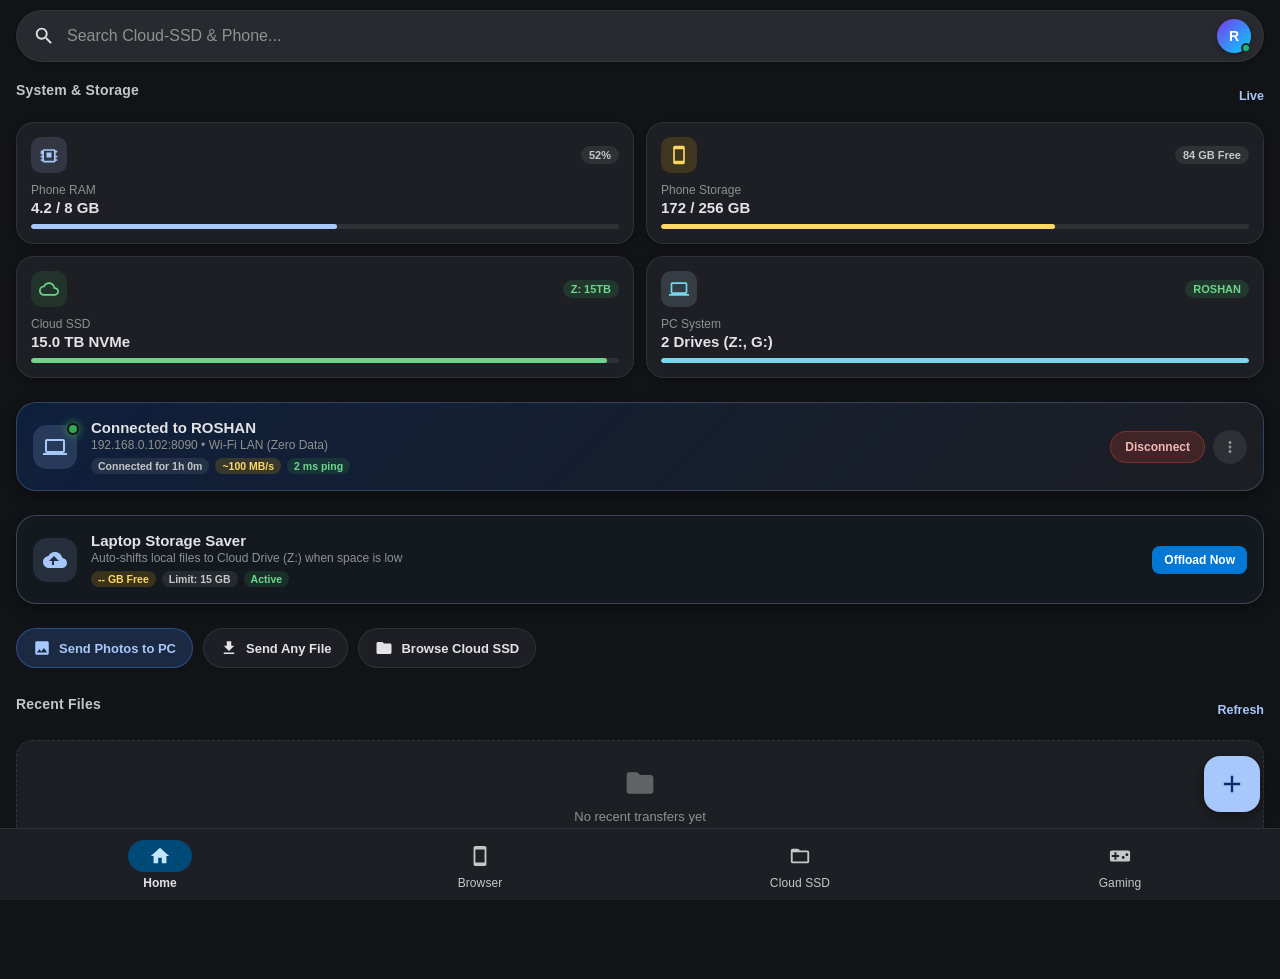
==== commit 9206ac2e: "feat: smart storage saver UI in smart cache view, fresh setup EXE and APK" ====
--- a/src/CloudPlayX.Desktop/wwwroot/mobile/index.html
+++ b/src/CloudPlayX.Desktop/wwwroot/mobile/index.html
@@ -3,18 +3,18 @@
 <head>
   <meta charset="UTF-8">
   <meta name="viewport" content="width=device-width, initial-scale=1.0, maximum-scale=1.0, user-scalable=no, viewport-fit=cover">
-  <title>Cloud Drive</title>
+  <title>Cloud-SSD</title>
   
   <!-- PWA Meta Tags -->
   <meta name="theme-color" content="#0F1117">
   <meta name="apple-mobile-web-app-capable" content="yes">
   <meta name="apple-mobile-web-app-status-bar-style" content="black-translucent">
-  <meta name="description" content="Cloud Drive companion and ultra high-speed mobile bridge">
+  <meta name="description" content="Cloud-SSD companion and ultra high-speed mobile bridge">
   <link rel="manifest" href="manifest.json">
   <link rel="icon" type="image/svg+xml" href="icon-192.svg">
   <link rel="apple-touch-icon" href="icon-192.svg">
   
-  <link rel="stylesheet" href="app.css">
+  <link rel="stylesheet" href="app.css?v=0.7.2">
 </head>
 <body>
 
@@ -24,7 +24,7 @@
       <div class="search-icon">
         <svg viewBox="0 0 24 24"><path d="M15.5 14h-.79l-.28-.27A6.471 6.471 0 0 0 16 9.5 6.5 6.5 0 1 0 9.5 16c1.61 0 3.09-.59 4.23-1.57l.27.28v.79l5 4.99L20.49 19l-4.99-5zm-6 0C7.01 14 5 11.99 5 9.5S7.01 5 9.5 5 14 7.01 14 9.5 11.99 14 9.5 14z"/></svg>
       </div>
-      <input type="text" id="global-search-input" placeholder="Search Cloud Drive & Phone..." oninput="handleSearch(this.value)" autocomplete="off">
+      <input type="text" id="global-search-input" placeholder="Search Cloud-SSD & Phone..." oninput="handleSearch(this.value)" autocomplete="off">
       <div id="clear-search-btn" class="clear-search" onclick="clearSearch()" style="display: none;">
         <svg viewBox="0 0 24 24"><path d="M19 6.41L17.59 5 12 10.59 6.41 5 5 6.41 10.59 12 5 17.59 6.41 19 12 13.41 17.59 19 19 17.59 13.41 12z"/></svg>
       </div>
@@ -163,6 +163,31 @@
       </div>
     </div>
 
+    <!-- Laptop Smart Storage Saver Card -->
+    <div class="section-container" id="laptop-storage-saver-card">
+      <div class="pc-connection-banner-card" style="border: 1px solid rgba(168, 199, 250, 0.25); background: rgba(22, 27, 34, 0.9);">
+        <div class="pc-conn-left">
+          <div class="pc-conn-icon-halo" style="background: rgba(168, 199, 250, 0.12); color: #A8C7FA;">
+            <svg viewBox="0 0 24 24"><path d="M19.35 10.04C18.67 6.59 15.64 4 12 4 9.11 4 6.6 5.64 5.35 8.04 2.34 8.36 0 10.91 0 14c0 3.31 2.69 6 6 6h13c2.76 0 5-2.24 5-5 0-2.64-2.05-4.78-4.65-4.96zM14 13h-3v4h-2v-4H6l5-5 5 5h-2z"/></svg>
+          </div>
+          <div class="pc-conn-info">
+            <div class="pc-conn-title">Laptop Storage Saver</div>
+            <div class="pc-conn-sub" id="laptop-storage-sub">Auto-shifts local files to Cloud Drive (Z:) when space is low</div>
+            <div class="pc-conn-pills-row">
+              <span class="pc-conn-pill speed" id="laptop-free-pill">-- GB Free</span>
+              <span class="pc-conn-pill" id="laptop-threshold-pill">Limit: 15 GB</span>
+              <span class="pc-conn-pill ping" id="laptop-status-pill">Active</span>
+            </div>
+          </div>
+        </div>
+        <div class="pc-conn-actions">
+          <button class="pc-conn-toggle-btn" style="background: #0078D4; color: white; padding: 7px 12px; font-size: 12px; border-radius: 8px; border: none; font-weight: 600;" onclick="triggerLaptopOffloadNow(event)">
+            Offload Now
+          </button>
+        </div>
+      </div>
+    </div>
+
     <!-- Quick Action Shortcut Chips -->
     <div class="section-container">
       <div class="quick-action-strip">
@@ -211,7 +236,7 @@
       </div>
       <div class="perm-card-body">
         <div class="perm-card-title">Enable Phone Storage Access</div>
-        <div class="perm-card-sub">Allow Cloud Drive to show all live photos, videos, and downloaded files on this phone.</div>
+        <div class="perm-card-sub">Allow Cloud-SSD to show all live photos, videos, and downloaded files on this phone.</div>
         <button class="perm-grant-btn" onclick="requestPhonePermissions()">Grant Permission</button>
       </div>
     </div>
@@ -553,7 +578,7 @@
         </div>
         <div class="conn-modal-header-info">
           <div class="conn-modal-title" id="modal-pc-name">ROSHAN</div>
-          <div class="conn-modal-sub" id="modal-pc-os">Windows 11 • Cloud Drive Engine</div>
+          <div class="conn-modal-sub" id="modal-pc-os">Windows 11 • Cloud-SSD Engine</div>
           <div class="conn-status-tag connected" id="modal-status-tag">Connected & Synced</div>
         </div>
         <button class="conn-modal-close" onclick="closeConnectionModal()">
@@ -695,7 +720,7 @@
           <svg viewBox="0 0 24 24"><path d="M11 7h2v2h-2zm0 4h2v6h-2zm1-9C6.48 2 2 6.48 2 12s4.48 10 10 10 10-4.48 10-10S17.52 2 12 2zm0 18c-4.41 0-8-3.59-8-8s3.59-8 8-8 8 3.59 8 8-3.59 8-8 8z"/></svg>
           <div class="m3-sheet-row-text">
             <div>File info & Details</div>
-            <div class="m3-sheet-row-sub" id="sheet-file-path-sub">Path on Cloud Drive</div>
+            <div class="m3-sheet-row-sub" id="sheet-file-path-sub">Path on Cloud-SSD</div>
           </div>
         </div>
       </div>
@@ -787,6 +812,6 @@
   <!-- Toast Notification -->
   <div id="toast" class="toast">Connected</div>
 
-  <script src="app.js"></script>
+  <script src="app.js?v=0.7.2"></script>
 </body>
 </html>
--- a/src/CloudPlayX.Desktop/wwwroot/mobile/app.css
+++ b/src/CloudPlayX.Desktop/wwwroot/mobile/app.css
@@ -3192,3 +3192,157 @@
   height: 20px;
   fill: currentColor;
 }
+
+/* Explorer Items (Cloud SSD tab) */
+.ssd-items-container {
+  display: flex;
+  flex-direction: column;
+  gap: 8px;
+  padding: 12px 16px 96px 16px;
+}
+
+.ssd-items-container.grid-view {
+  display: grid;
+  grid-template-columns: repeat(2, 1fr);
+  gap: 10px;
+}
+
+.explorer-item {
+  display: flex;
+  align-items: center;
+  gap: 12px;
+  padding: 12px 14px;
+  background: var(--md-sys-color-surface);
+  border: 1px solid var(--divider);
+  border-radius: 16px;
+  cursor: pointer;
+  transition: transform 0.12s ease, background 0.12s ease;
+  user-select: none;
+}
+
+.explorer-item:active {
+  transform: scale(0.98);
+  background: var(--md-sys-color-surface-variant);
+}
+
+.explorer-item .item-icon {
+  width: 44px;
+  height: 44px;
+  min-width: 44px;
+  min-height: 44px;
+  max-width: 44px;
+  max-height: 44px;
+  border-radius: 12px;
+  background: rgba(255, 255, 255, 0.05);
+  display: flex;
+  align-items: center;
+  justify-content: center;
+  flex-shrink: 0;
+}
+
+.explorer-item .item-icon.folder-icon {
+  background: rgba(168, 199, 250, 0.12);
+  color: #A8C7FA;
+}
+
+.explorer-item .item-icon svg {
+  width: 24px;
+  height: 24px;
+  max-width: 24px;
+  max-height: 24px;
+  fill: currentColor;
+}
+
+.explorer-item .item-details {
+  flex: 1;
+  min-width: 0;
+  overflow: hidden;
+}
+
+.explorer-item .item-name {
+  font-size: 14px;
+  font-weight: 600;
+  color: var(--md-sys-color-on-surface);
+  white-space: nowrap;
+  overflow: hidden;
+  text-overflow: ellipsis;
+}
+
+.explorer-item .item-meta {
+  font-size: 11.5px;
+  color: var(--dim);
+  margin-top: 2px;
+  white-space: nowrap;
+  overflow: hidden;
+  text-overflow: ellipsis;
+}
+
+.explorer-item .item-action-icon {
+  width: 24px;
+  height: 24px;
+  color: var(--dim);
+  display: flex;
+  align-items: center;
+  justify-content: center;
+  flex-shrink: 0;
+}
+
+.explorer-item .item-action-icon svg {
+  width: 18px;
+  height: 18px;
+  fill: currentColor;
+}
+
+.explorer-item .item-more-btn {
+  width: 36px;
+  height: 36px;
+  border-radius: 50%;
+  border: none;
+  background: transparent;
+  color: var(--dim);
+  display: flex;
+  align-items: center;
+  justify-content: center;
+  cursor: pointer;
+  flex-shrink: 0;
+}
+
+.explorer-item .item-more-btn svg {
+  width: 20px;
+  height: 20px;
+  fill: currentColor;
+}
+
+/* Grid View specific overrides */
+.ssd-items-container.grid-view .explorer-item {
+  flex-direction: column;
+  align-items: flex-start;
+  padding: 14px;
+  position: relative;
+}
+
+.ssd-items-container.grid-view .explorer-item .item-icon {
+  width: 48px;
+  height: 48px;
+  min-width: 48px;
+  min-height: 48px;
+  max-width: 48px;
+  max-height: 48px;
+  margin-bottom: 8px;
+}
+
+.ssd-items-container.grid-view .explorer-item .item-details {
+  width: 100%;
+}
+
+.ssd-items-container.grid-view .explorer-item .item-action-icon {
+  position: absolute;
+  top: 14px;
+  right: 12px;
+}
+
+.ssd-items-container.grid-view .explorer-item .item-more-btn {
+  position: absolute;
+  top: 8px;
+  right: 6px;
+}
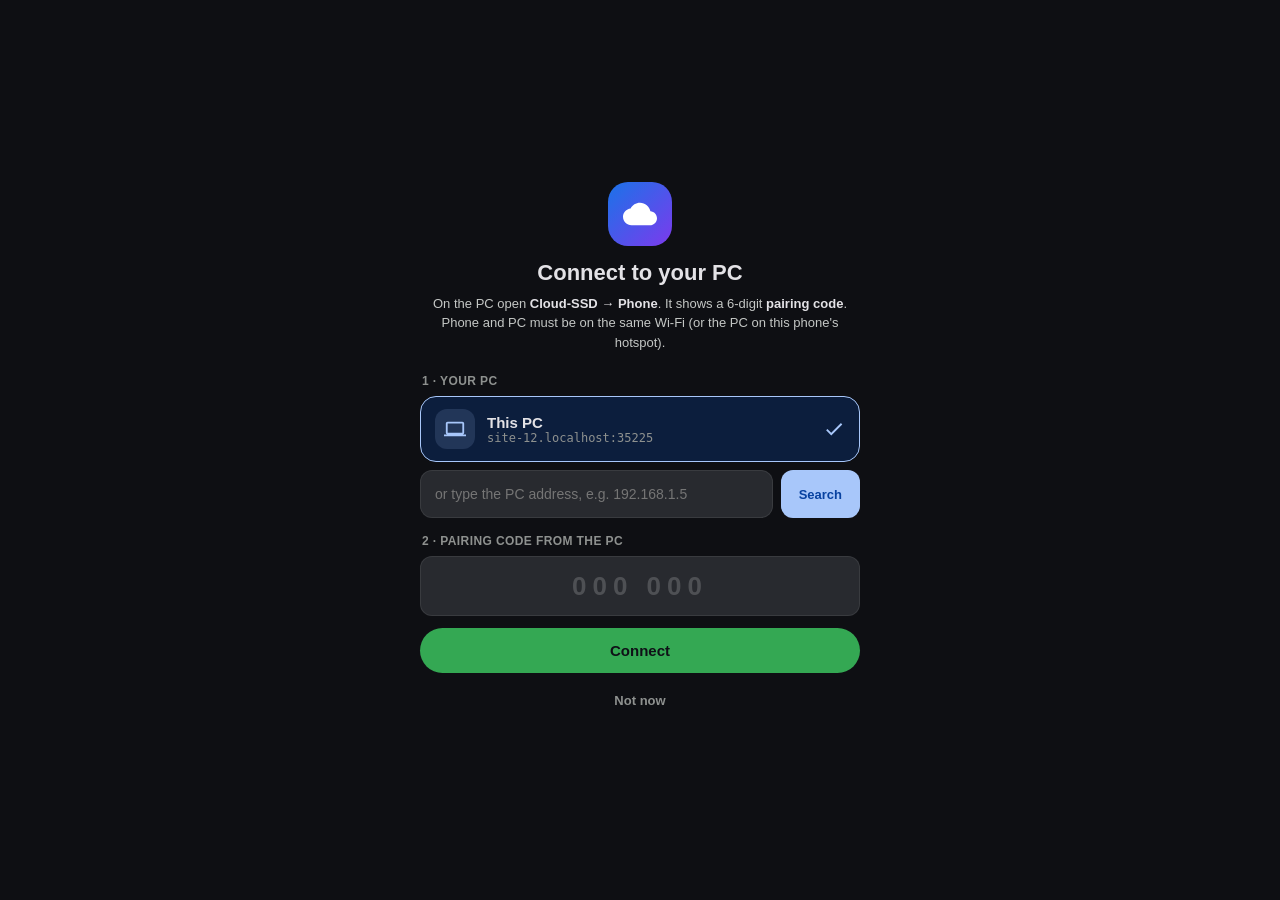
==== commit 4e93ef28: "feat(all): add RAM & virtual memory guide, memory health diagnostics, telemetry, tests, and fresh re" ====
--- a/src/CloudPlayX.Desktop/wwwroot/mobile/index.html
+++ b/src/CloudPlayX.Desktop/wwwroot/mobile/index.html
@@ -4,17 +4,18 @@
   <meta charset="UTF-8">
   <meta name="viewport" content="width=device-width, initial-scale=1.0, maximum-scale=1.0, user-scalable=no, viewport-fit=cover">
   <title>Cloud-SSD</title>
-  
+
   <!-- PWA Meta Tags -->
-  <meta name="theme-color" content="#0F1117">
+  <meta name="theme-color" content="#121316">
   <meta name="apple-mobile-web-app-capable" content="yes">
   <meta name="apple-mobile-web-app-status-bar-style" content="black-translucent">
-  <meta name="description" content="Cloud-SSD companion and ultra high-speed mobile bridge">
+  <meta name="description" content="Cloud-SSD phone companion: browse cloud drives, send files to the PC, live storage and gaming HUD">
+  <meta name="referrer" content="no-referrer">
   <link rel="manifest" href="manifest.json">
   <link rel="icon" type="image/svg+xml" href="icon-192.svg">
   <link rel="apple-touch-icon" href="icon-192.svg">
-  
-  <link rel="stylesheet" href="app.css?v=0.7.2">
+
+  <link rel="stylesheet" href="app.css?v=0.8.0">
 </head>
 <body>
 
@@ -24,166 +25,116 @@
       <div class="search-icon">
         <svg viewBox="0 0 24 24"><path d="M15.5 14h-.79l-.28-.27A6.471 6.471 0 0 0 16 9.5 6.5 6.5 0 1 0 9.5 16c1.61 0 3.09-.59 4.23-1.57l.27.28v.79l5 4.99L20.49 19l-4.99-5zm-6 0C7.01 14 5 11.99 5 9.5S7.01 5 9.5 5 14 7.01 14 9.5 11.99 14 9.5 14z"/></svg>
       </div>
-      <input type="text" id="global-search-input" placeholder="Search Cloud-SSD & Phone..." oninput="handleSearch(this.value)" autocomplete="off">
-      <div id="clear-search-btn" class="clear-search" onclick="clearSearch()" style="display: none;">
+      <input type="text" id="global-search-input" placeholder="Search Cloud SSD &amp; phone" autocomplete="off" enterkeyhint="search">
+      <div id="clear-search-btn" class="clear-search" data-act="search-clear" style="display: none;">
         <svg viewBox="0 0 24 24"><path d="M19 6.41L17.59 5 12 10.59 6.41 5 5 6.41 10.59 12 5 17.59 6.41 19 12 13.41 17.59 19 19 17.59 13.41 12z"/></svg>
       </div>
-      <div class="profile-chip" id="profile-chip-btn" onclick="openConnectionModal()" title="PC Connection & Status">
-        <div class="profile-avatar" id="pc-avatar">R</div>
-        <div class="profile-status-dot online" id="header-status-dot"></div>
-      </div>
-    </div>
-  </div>
-
-  <!-- Floating Download Progress Card -->
-  <div id="download-progress-card" class="download-progress-card" style="display: none;">
-    <div class="dl-progress-top">
-      <div class="dl-progress-icon-box">
-        <svg viewBox="0 0 24 24"><path d="M19 9h-4V3H9v6H5l7 7 7-7zM5 18v2h14v-2H5z"/></svg>
-      </div>
-      <div class="dl-progress-info">
-        <div class="dl-progress-title" id="dl-file-name">Downloading file...</div>
-        <div class="dl-progress-stats" id="dl-stats">0% • 0.0 MB/s</div>
-      </div>
-      <button class="dl-progress-close" onclick="dismissDownloadCard()" title="Dismiss">
-        <svg viewBox="0 0 24 24"><path d="M19 6.41L17.59 5 12 10.59 6.41 5 5 6.41 10.59 12 5 17.59 6.41 19 12 13.41 17.59 19 19 17.59 13.41 12z"/></svg>
-      </button>
-    </div>
-    <div class="dl-progress-bar-track">
-      <div class="dl-progress-bar-fill" id="dl-progress-bar" style="width: 0%;"></div>
-    </div>
-  </div>
-
-  <!-- ============================================================= -->
-  <!-- TAB 1: HOME (Dashboard with Hardware Widgets, PC Card, Recent) -->
+      <div class="profile-chip" data-act="open-connection" title="PC connection">
+        <div class="profile-avatar" id="pc-avatar">?</div>
+        <div class="profile-status-dot offline" id="header-status-dot"></div>
+      </div>
+    </div>
+  </div>
+
+  <!-- "Opened in a browser" banner: hand the pairing over to the installed app, or get the app -->
+  <div id="browser-app-banner" class="app-handoff-banner" style="display: none;">
+    <div class="app-handoff-text">
+      <strong>Cloud-SSD phone app</strong>
+      <span>Phone storage, RAM and send-with-progress work in the app.</span>
+    </div>
+    <a class="app-handoff-btn primary" id="open-in-app-link" href="#">Open in app</a>
+    <a class="app-handoff-btn" href="cloudssd.apk" download>Get app</a>
+  </div>
+
+  <!-- Search results (covers the tabs while a search is typed) -->
+  <main id="search-panel" class="tab-screen search-panel">
+    <div class="section-container">
+      <div class="section-header">
+        <div class="section-title">Cloud SSD <span class="count-badge" id="search-cloud-count">0</span></div>
+        <div class="section-action" id="search-cloud-where"></div>
+      </div>
+      <div id="search-cloud-results" class="ssd-items-container list-view flush"></div>
+    </div>
+    <div class="section-container" id="search-phone-section">
+      <div class="section-header">
+        <div class="section-title">This phone <span class="count-badge" id="search-phone-count">0</span></div>
+      </div>
+      <div id="search-phone-results" class="phone-file-list"></div>
+    </div>
+  </main>
+
+  <!-- ============================================================= -->
+  <!-- TAB 1: HOME                                                   -->
   <!-- ============================================================= -->
   <main id="tab-home" class="tab-screen active">
 
-    <!-- Active Gaming Mini Banner (if PC game running) -->
-    <div id="home-game-banner" class="mini-hud-banner" style="display: none;" onclick="switchTab('gaming')">
+    <!-- PC game running right now (hidden when none) -->
+    <div id="home-game-banner" class="mini-hud-banner" style="display: none;" data-act="tab" data-tab="gaming">
       <div class="banner-left">
         <div class="game-icon-badge">
           <svg viewBox="0 0 24 24"><path d="M21 6H3c-1.1 0-2 .9-2 2v8c0 1.1.9 2 2 2h18c1.1 0 2-.9 2-2V8c0-1.1-.9-2-2-2zm-10 7H8v3H6v-3H3v-2h3V8h2v3h3v2zm4.5 2c-.83 0-1.5-.67-1.5-1.5s.67-1.5 1.5-1.5 1.5.67 1.5 1.5-.67 1.5-1.5 1.5zm4-3c-.83 0-1.5-.67-1.5-1.5S18.67 9 19.5 9s1.5.67 1.5 1.5-.67 1.5-1.5 1.5z"/></svg>
         </div>
         <div>
-          <div class="banner-title" id="banner-game-name">PC Game Running</div>
-          <div class="banner-sub"><span id="banner-fps">75</span> FPS • <span id="banner-ssd">112</span> MB/s SSD Read</div>
+          <div class="banner-title" id="banner-game-name">Game running</div>
+          <div class="banner-sub" id="banner-game-sub">Playing on the PC</div>
         </div>
       </div>
       <div class="banner-chip">LIVE HUD</div>
     </div>
 
-    <!-- Hardware / Storage Widgets Grid (As sketched: Phone Ram, Storage, SSD, SSD) -->
+    <!-- Live tiles: phone RAM, phone storage, cloud storage, PC drives -->
     <div class="section-container">
       <div class="section-header">
-        <div class="section-title">System & Storage</div>
-        <div class="section-action" onclick="refreshAllWidgets()">Live</div>
+        <div class="section-title">System &amp; Storage</div>
+        <div class="section-action live-tag"><span class="live-indicator-dot"></span>Live</div>
       </div>
       <div class="hardware-widgets-grid">
-        <!-- Widget 1: Phone RAM -->
-        <div class="hw-widget-card" onclick="openPhoneStatsModal()">
+        <div class="hw-widget-card" data-act="open-ram">
           <div class="hw-widget-top">
             <div class="hw-icon-box ram-icon">
               <svg viewBox="0 0 24 24"><path d="M2 9v2h2v2H2v2h2v2H2v2h2c0 1.1.9 2 2 2h12c1.1 0 2-.9 2-2h2v-2h-2v-2h2v-2h-2V9h2V7h-2c0-1.1-.9-2-2-2H6c-1.1 0-2 .9-2 2H2v2h2zm4-2h12v12H6V7zm3 2h6v6H9V9z"/></svg>
             </div>
-            <span class="hw-badge" id="hw-ram-pct">52%</span>
+            <span class="hw-badge" id="hw-ram-pct">—</span>
           </div>
           <div class="hw-widget-label">Phone RAM</div>
-          <div class="hw-widget-val" id="hw-ram-val">4.2 / 8 GB</div>
-          <div class="hw-widget-bar"><div class="hw-widget-bar-fill" id="hw-ram-bar" style="width: 52%;"></div></div>
-        </div>
-
-        <!-- Widget 2: Phone Storage -->
-        <div class="hw-widget-card" onclick="switchTab('browser')">
+          <div class="hw-widget-val" id="hw-ram-val">—</div>
+          <div class="hw-widget-bar"><div class="hw-widget-bar-fill" id="hw-ram-bar" style="width: 0%;"></div></div>
+        </div>
+
+        <div class="hw-widget-card" data-act="open-storage">
           <div class="hw-widget-top">
             <div class="hw-icon-box storage-icon">
               <svg viewBox="0 0 24 24"><path d="M17 1.01L7 1c-1.1 0-2 .9-2 2v18c0 1.1.9 2 2 2h10c1.1 0 2-.9 2-2V3c0-1.1-.9-1.99-2-1.99zM17 19H7V5h10v14z"/></svg>
             </div>
-            <span class="hw-badge" id="hw-phone-free">84 GB Free</span>
+            <span class="hw-badge" id="hw-phone-free">—</span>
           </div>
           <div class="hw-widget-label">Phone Storage</div>
-          <div class="hw-widget-val" id="hw-phone-val">172 / 256 GB</div>
-          <div class="hw-widget-bar"><div class="hw-widget-bar-fill storage" id="hw-phone-bar" style="width: 67%;"></div></div>
-        </div>
-
-        <!-- Widget 3: Cloud SSD 15TB -->
-        <div class="hw-widget-card" onclick="switchTab('ssd')">
+          <div class="hw-widget-val" id="hw-phone-val">—</div>
+          <div class="hw-widget-bar"><div class="hw-widget-bar-fill storage" id="hw-phone-bar" style="width: 0%;"></div></div>
+        </div>
+
+        <div class="hw-widget-card" data-act="open-cloud">
           <div class="hw-widget-top">
             <div class="hw-icon-box ssd-icon">
               <svg viewBox="0 0 24 24"><path d="M19.35 10.04C18.67 6.59 15.64 4 12 4 9.11 4 6.6 5.64 5.35 8.04 2.34 8.36 0 10.91 0 14c0 3.31 2.69 6 6 6h13c2.76 0 5-2.24 5-5 0-2.64-2.05-4.78-4.65-4.96zM19 18H6c-2.21 0-4-1.79-4-4 0-2.05 1.53-3.76 3.56-3.97l1.07-.11.5-.95C8.08 7.14 9.94 6 12 6c2.62 0 4.88 1.86 5.39 4.43l.3 1.5 1.53.11c1.56.1 2.78 1.41 2.78 2.96 0 1.65-1.35 3-3 3z"/></svg>
             </div>
-            <span class="hw-badge online">Z: 15TB</span>
+            <span class="hw-badge" id="hw-ssd-badge">—</span>
           </div>
           <div class="hw-widget-label">Cloud SSD</div>
-          <div class="hw-widget-val" id="hw-ssd-val">15.0 TB NVMe</div>
-          <div class="hw-widget-bar"><div class="hw-widget-bar-fill ssd" style="width: 98%;"></div></div>
-        </div>
-
-        <!-- Widget 4: PC System / Drives -->
-        <div class="hw-widget-card" onclick="openConnectionModal()">
+          <div class="hw-widget-val" id="hw-ssd-val">—</div>
+          <div class="hw-widget-bar"><div class="hw-widget-bar-fill ssd" id="hw-ssd-bar" style="width: 0%;"></div></div>
+        </div>
+
+        <div class="hw-widget-card" data-act="open-drives">
           <div class="hw-widget-top">
             <div class="hw-icon-box pc-icon">
               <svg viewBox="0 0 24 24"><path d="M20 18c1.1 0 1.99-.9 1.99-2L22 6c0-1.1-.9-2-2-2H4c-1.1 0-2 .9-2 2v10c0 1.1.9 2 2 2H0v2h24v-2h-4zM4 6h16v10H4V6z"/></svg>
             </div>
-            <span class="hw-badge online" id="hw-pc-status-badge">ROSHAN</span>
-          </div>
-          <div class="hw-widget-label">PC System</div>
-          <div class="hw-widget-val" id="hw-pc-drives-val">2 Drives (Z:, G:)</div>
-          <div class="hw-widget-bar"><div class="hw-widget-bar-fill pc" style="width: 100%;"></div></div>
-        </div>
-      </div>
-    </div>
-
-    <!-- PC Connection Live Card (Dedicated design with Connect / Disconnect button) -->
-    <div class="section-container">
-      <div class="pc-connection-banner-card" id="home-connection-card">
-        <div class="pc-conn-left">
-          <div class="pc-conn-icon-halo" id="home-conn-halo">
-            <svg viewBox="0 0 24 24"><path d="M20 18c1.1 0 1.99-.9 1.99-2L22 6c0-1.1-.9-2-2-2H4c-1.1 0-2 .9-2 2v10c0 1.1.9 2 2 2H0v2h24v-2h-4zM4 6h16v10H4V6z"/></svg>
-            <div class="pc-conn-pulse-dot" id="home-conn-dot"></div>
-          </div>
-          <div class="pc-conn-info">
-            <div class="pc-conn-title" id="home-conn-title">Connected to ROSHAN</div>
-            <div class="pc-conn-sub" id="home-conn-sub">192.168.0.102:8090 • Wi-Fi LAN (Zero Data)</div>
-            <div class="pc-conn-pills-row">
-              <span class="pc-conn-pill" id="home-conn-time">Connected for 1h 45m</span>
-              <span class="pc-conn-pill speed" id="home-conn-speed">~100 MB/s</span>
-              <span class="pc-conn-pill ping" id="home-conn-ping">2 ms ping</span>
-            </div>
-          </div>
-        </div>
-        <div class="pc-conn-actions">
-          <button class="pc-conn-toggle-btn disconnect" id="home-conn-toggle-btn" onclick="togglePcConnection(event)">
-            Disconnect
-          </button>
-          <button class="pc-conn-details-btn" onclick="openConnectionModal()" title="Connection Settings">
-            <svg viewBox="0 0 24 24"><path d="M12 8c1.1 0 2-.9 2-2s-.9-2-2-2-2 .9-2 2 .9 2 2 2zm0 2c-1.1 0-2 .9-2 2s.9 2 2 2 2-.9 2-2-.9-2-2-2zm0 6c-1.1 0-2 .9-2 2s.9 2 2 2 2-.9 2-2-.9-2-2-2z"/></svg>
-          </button>
-        </div>
-      </div>
-    </div>
-
-    <!-- Laptop Smart Storage Saver Card -->
-    <div class="section-container" id="laptop-storage-saver-card">
-      <div class="pc-connection-banner-card" style="border: 1px solid rgba(168, 199, 250, 0.25); background: rgba(22, 27, 34, 0.9);">
-        <div class="pc-conn-left">
-          <div class="pc-conn-icon-halo" style="background: rgba(168, 199, 250, 0.12); color: #A8C7FA;">
-            <svg viewBox="0 0 24 24"><path d="M19.35 10.04C18.67 6.59 15.64 4 12 4 9.11 4 6.6 5.64 5.35 8.04 2.34 8.36 0 10.91 0 14c0 3.31 2.69 6 6 6h13c2.76 0 5-2.24 5-5 0-2.64-2.05-4.78-4.65-4.96zM14 13h-3v4h-2v-4H6l5-5 5 5h-2z"/></svg>
-          </div>
-          <div class="pc-conn-info">
-            <div class="pc-conn-title">Laptop Storage Saver</div>
-            <div class="pc-conn-sub" id="laptop-storage-sub">Auto-shifts local files to Cloud Drive (Z:) when space is low</div>
-            <div class="pc-conn-pills-row">
-              <span class="pc-conn-pill speed" id="laptop-free-pill">-- GB Free</span>
-              <span class="pc-conn-pill" id="laptop-threshold-pill">Limit: 15 GB</span>
-              <span class="pc-conn-pill ping" id="laptop-status-pill">Active</span>
-            </div>
-          </div>
-        </div>
-        <div class="pc-conn-actions">
-          <button class="pc-conn-toggle-btn" style="background: #0078D4; color: white; padding: 7px 12px; font-size: 12px; border-radius: 8px; border: none; font-weight: 600;" onclick="triggerLaptopOffloadNow(event)">
-            Offload Now
-          </button>
+            <span class="hw-badge" id="hw-pc-status-badge">—</span>
+          </div>
+          <div class="hw-widget-label">PC Drives</div>
+          <div class="hw-widget-val" id="hw-pc-drives-val">—</div>
+          <div class="hw-widget-bar"><div class="hw-widget-bar-fill pc" id="hw-pc-bar" style="width: 0%;"></div></div>
         </div>
       </div>
     </div>
@@ -191,627 +142,633 @@
     <!-- Quick Action Shortcut Chips -->
     <div class="section-container">
       <div class="quick-action-strip">
-        <button class="quick-chip-btn primary" onclick="pickAndSendToPc('photos')">
+        <button class="quick-chip-btn primary" data-act="send" data-kind="photos">
           <svg viewBox="0 0 24 24"><path d="M21 19V5c0-1.1-.9-2-2-2H5c-1.1 0-2 .9-2 2v14c0 1.1.9 2 2 2h14c1.1 0 2-.9 2-2zM8.5 13.5l2.5 3.01L14.5 12l4.5 6H5l3.5-4.5z"/></svg>
           <span>Send Photos to PC</span>
         </button>
-        <button class="quick-chip-btn" onclick="pickAndSendToPc('all')">
-          <svg viewBox="0 0 24 24"><path d="M19 9h-4V3H9v6H5l7 7 7-7zM5 18v2h14v-2H5z"/></svg>
+        <button class="quick-chip-btn" data-act="send" data-kind="all">
+          <svg viewBox="0 0 24 24"><path d="M9 16h6v-6h4l-7-7-7 7h4zm-4 2h14v2H5z"/></svg>
           <span>Send Any File</span>
         </button>
-        <button class="quick-chip-btn" onclick="switchTab('ssd')">
+        <button class="quick-chip-btn" data-act="tab" data-tab="ssd">
           <svg viewBox="0 0 24 24"><path d="M10 4H4c-1.1 0-1.99.9-1.99 2L2 18c0 1.1.9 2 2 2h16c1.1 0 2-.9 2-2V8c0-1.1-.9-2-2-2h-8l-2-2z"/></svg>
           <span>Browse Cloud SSD</span>
         </button>
       </div>
     </div>
 
-    <!-- Recent Section (As sketched: Recent with [ ] [ ] [ ] [ ] horizontal cards) -->
-    <div class="section-container" id="recent-section">
+    <!-- Transfers: what is moving right now, then what moved recently -->
+    <div class="section-container" id="transfers-section">
       <div class="section-header">
-        <div class="section-title">Recent Files</div>
-        <div class="section-action" onclick="refreshRecentFiles()">Refresh</div>
-      </div>
-      <div class="recent-scroll-row" id="recent-scroll-container">
-        <!-- Rendered dynamically via app.js -->
-        <div class="recent-empty-card">
-          <div class="recent-empty-icon">
-            <svg viewBox="0 0 24 24"><path d="M10 4H4c-1.1 0-1.99.9-1.99 2L2 18c0 1.1.9 2 2 2h16c1.1 0 2-.9 2-2V8c0-1.1-.9-2-2-2h-8l-2-2z"/></svg>
-          </div>
-          <div>Loading recent files...</div>
-        </div>
-      </div>
-    </div>
+        <div class="section-title"><span class="live-indicator-dot" id="transfers-live-dot" style="display: none;"></span>Transfers</div>
+        <div class="section-action" data-act="open-transfers">See all</div>
+      </div>
+      <div id="transfers-active" class="transfers-active-list"></div>
+      <div id="transfers-recent" class="transfers-history-cards">
+        <div class="recent-empty-card">Nothing sent yet. Use "Send Any File" to send something to the PC.</div>
+      </div>
+    </div>
+    <!-- PC connection card -->
+    <div class="section-container">
+      <div class="pc-connection-banner-card" id="home-connection-card" data-act="open-connection">
+        <div class="pc-conn-left">
+          <div class="pc-conn-icon-halo">
+            <svg viewBox="0 0 24 24"><path d="M20 18c1.1 0 1.99-.9 1.99-2L22 6c0-1.1-.9-2-2-2H4c-1.1 0-2 .9-2 2v10c0 1.1.9 2 2 2H0v2h24v-2h-4zM4 6h16v10H4V6z"/></svg>
+            <div class="pc-conn-pulse-dot offline" id="home-conn-dot"></div>
+          </div>
+          <div class="pc-conn-info">
+            <div class="pc-conn-title" id="home-conn-title">Not connected</div>
+            <div class="pc-conn-sub" id="home-conn-sub">Looking for your PC…</div>
+            <div class="pc-conn-pills-row">
+              <span class="pc-conn-pill" id="home-conn-time">—</span>
+              <span class="pc-conn-pill ping" id="home-conn-ping" style="display: none;"></span>
+            </div>
+          </div>
+        </div>
+        <div class="pc-conn-actions">
+          <button class="pc-conn-toggle-btn connect" id="home-conn-toggle-btn" data-act="toggle-link">Connect</button>
+        </div>
+      </div>
+    </div>
+
+    <!-- Laptop Smart Storage Saver Card -->
+    <div class="section-container" id="laptop-storage-saver-card" style="display: none;">
+      <div class="pc-connection-banner-card saver-card">
+        <div class="pc-conn-left">
+          <div class="pc-conn-icon-halo saver-halo">
+            <svg viewBox="0 0 24 24"><path d="M19.35 10.04C18.67 6.59 15.64 4 12 4 9.11 4 6.6 5.64 5.35 8.04 2.34 8.36 0 10.91 0 14c0 3.31 2.69 6 6 6h13c2.76 0 5-2.24 5-5 0-2.64-2.05-4.78-4.65-4.96zM14 13h-3v4h-2v-4H6l5-5 5 5h-2z"/></svg>
+          </div>
+          <div class="pc-conn-info">
+            <div class="pc-conn-title">Laptop Space Saver</div>
+            <div class="pc-conn-sub" id="laptop-storage-sub">Moves old files to the cloud drive when the laptop is nearly full</div>
+            <div class="pc-conn-pills-row">
+              <span class="pc-conn-pill speed" id="laptop-free-pill">—</span>
+              <span class="pc-conn-pill" id="laptop-threshold-pill">—</span>
+              <span class="pc-conn-pill ping" id="laptop-status-pill">—</span>
+            </div>
+          </div>
+        </div>
+        <div class="pc-conn-actions">
+          <button class="pc-conn-toggle-btn saver-btn" data-act="offload-now">Free Up Space</button>
+        </div>
+      </div>
+    </div>
+
   </main>
 
   <!-- ============================================================= -->
-  <!-- TAB 2: BROWSER (Phone Folder & Real Phone Storage Categories)  -->
+  <!-- TAB 2: PHONE (files on this phone)                            -->
   <!-- ============================================================= -->
   <main id="tab-browser" class="tab-screen">
-    
-    <!-- Phone Permission Banner (Live prompt for full phone access) -->
+
+    <!-- Shown when Android has not given this app access to files yet -->
     <div id="phone-perm-banner" class="phone-permission-card" style="display: none;">
       <div class="perm-card-icon">
         <svg viewBox="0 0 24 24"><path d="M18 8h-1V6c0-2.76-2.24-5-5-5S7 3.24 7 6v2H6c-1.1 0-2 .9-2 2v10c0 1.1.9 2 2 2h12c1.1 0 2-.9 2-2V10c0-1.1-.9-2-2-2zm-6 9c-1.1 0-2-.9-2-2s.9-2 2-2 2 .9 2 2-.9 2-2 2zm3.1-9H8.9V6c0-1.71 1.39-3.1 3.1-3.1 1.71 0 3.1 1.39 3.1 3.1v2z"/></svg>
       </div>
       <div class="perm-card-body">
-        <div class="perm-card-title">Enable Phone Storage Access</div>
-        <div class="perm-card-sub">Allow Cloud-SSD to show all live photos, videos, and downloaded files on this phone.</div>
-        <button class="perm-grant-btn" onclick="requestPhonePermissions()">Grant Permission</button>
-      </div>
-    </div>
-
-    <!-- Active Media Player Streaming Mini Screen (As sketched: Small screen of streaming) -->
-    <div id="browser-media-mini" class="mini-media-card" style="display: none;">
-      <div class="mini-media-icon">
-        <svg viewBox="0 0 24 24"><path d="M12 3v10.55c-.59-.34-1.27-.55-2-.55-2.21 0-4 1.79-4 4s1.79 4 4 4 4-1.79 4-4V7h4V3h-6z"/></svg>
-      </div>
-      <div class="mini-media-details">
-        <div class="mini-media-title" id="mini-media-title">Track Name</div>
-        <div class="mini-media-sub" id="mini-media-sub">Streaming from Cloud SSD</div>
-      </div>
-      <button class="mini-media-btn" onclick="openActiveMediaViewer()">View</button>
-    </div>
-
-    <!-- Categories Grid (As sketched: Download, Images, Video, Audio, Document, Apps, Starred, Safe folder) -->
+        <div class="perm-card-title" id="phone-perm-title">Allow access to phone files</div>
+        <div class="perm-card-sub" id="phone-perm-sub">Needed to show your folders, documents and downloads.</div>
+        <button class="perm-grant-btn" data-act="grant-storage" id="phone-perm-btn">Allow</button>
+      </div>
+    </div>
+
+    <!-- Only in a web browser: phone files need the app -->
+    <div id="phone-webonly-note" class="recent-empty-card" style="display: none;">
+      Files on this phone can only be shown by the Cloud-SSD Android app.
+      <a class="app-handoff-btn primary" href="cloudssd.apk" download style="margin-top: 12px;">Download the app</a>
+    </div>
+
+    <!-- View A: categories + storage, like the phone's own Files app -->
+    <div id="phone-home">
+      <div class="section-container">
+        <div class="section-header">
+          <div class="section-title">Categories</div>
+          <div class="section-action" data-act="phone-rescan">Refresh</div>
+        </div>
+        <div class="categories-grid-m3">
+          <div class="cat-grid-card" data-act="phone-cat" data-cat="downloads" data-title="Downloads">
+            <div class="cat-grid-icon-box cat-downloads"><svg viewBox="0 0 24 24"><path d="M19 9h-4V3H9v6H5l7 7 7-7zM5 18v2h14v-2H5z"/></svg></div>
+            <div class="cat-grid-name">Downloads</div>
+            <div class="cat-grid-meta" id="cat-stat-downloads">—</div>
+          </div>
+          <div class="cat-grid-card" data-act="phone-cat" data-cat="images" data-title="Images">
+            <div class="cat-grid-icon-box cat-images"><svg viewBox="0 0 24 24"><path d="M21 19V5c0-1.1-.9-2-2-2H5c-1.1 0-2 .9-2 2v14c0 1.1.9 2 2 2h14c1.1 0 2-.9 2-2zM8.5 13.5l2.5 3.01L14.5 12l4.5 6H5l3.5-4.5z"/></svg></div>
+            <div class="cat-grid-name">Images</div>
+            <div class="cat-grid-meta" id="cat-stat-images">—</div>
+          </div>
+          <div class="cat-grid-card" data-act="phone-cat" data-cat="videos" data-title="Videos">
+            <div class="cat-grid-icon-box cat-videos"><svg viewBox="0 0 24 24"><path d="M18 4l2 4h-3l-2-4h-2l2 4h-3l-2-4H8l2 4H7L5 4H4c-1.1 0-1.99.9-1.99 2L2 18c0 1.1.9 2 2 2h16c1.1 0 2-.9 2-2V4h-4z"/></svg></div>
+            <div class="cat-grid-name">Videos</div>
+            <div class="cat-grid-meta" id="cat-stat-videos">—</div>
+          </div>
+          <div class="cat-grid-card" data-act="phone-cat" data-cat="audio" data-title="Audio">
+            <div class="cat-grid-icon-box cat-audio"><svg viewBox="0 0 24 24"><path d="M12 3v10.55c-.59-.34-1.27-.55-2-.55-2.21 0-4 1.79-4 4s1.79 4 4 4 4-1.79 4-4V7h4V3h-6z"/></svg></div>
+            <div class="cat-grid-name">Audio</div>
+            <div class="cat-grid-meta" id="cat-stat-audio">—</div>
+          </div>
+          <div class="cat-grid-card" data-act="phone-cat" data-cat="documents" data-title="Documents">
+            <div class="cat-grid-icon-box cat-docs"><svg viewBox="0 0 24 24"><path d="M14 2H6c-1.1 0-1.99.9-1.99 2L4 20c0 1.1.89 2 1.99 2H18c1.1 0 2-.9 2-2V8l-6-6zm2 16H8v-2h8v2zm0-4H8v-2h8v2zm-3-5V3.5L18.5 9H13z"/></svg></div>
+            <div class="cat-grid-name">Documents</div>
+            <div class="cat-grid-meta" id="cat-stat-documents">—</div>
+          </div>
+          <div class="cat-grid-card" data-act="phone-cat" data-cat="apps" data-title="APKs &amp; archives">
+            <div class="cat-grid-icon-box cat-apps"><svg viewBox="0 0 24 24"><path d="M4 8h4V4H4v4zm6 12h4v-4h-4v4zm-6 0h4v-4H4v4zm0-6h4v-4H4v4zm6 0h4v-4h-4v4zm6-10v4h4V4h-4zm-6 4h4V4h-4v4zm6 6h4v-4h-4v4zm0 6h4v-4h-4v4z"/></svg></div>
+            <div class="cat-grid-name">APKs &amp; archives</div>
+            <div class="cat-grid-meta" id="cat-stat-apps">—</div>
+          </div>
+          <div class="cat-grid-card" data-act="phone-starred">
+            <div class="cat-grid-icon-box cat-starred"><svg viewBox="0 0 24 24"><path d="M12 17.27L18.18 21l-1.64-7.03L22 9.24l-7.19-.61L12 2 9.19 8.63 2 9.24l5.46 4.73L5.82 21z"/></svg></div>
+            <div class="cat-grid-name">Starred</div>
+            <div class="cat-grid-meta" id="cat-stat-starred">—</div>
+          </div>
+          <div class="cat-grid-card" data-act="phone-dir" data-path="">
+            <div class="cat-grid-icon-box cat-safe"><svg viewBox="0 0 24 24"><path d="M10 4H4c-1.1 0-1.99.9-1.99 2L2 18c0 1.1.9 2 2 2h16c1.1 0 2-.9 2-2V8c0-1.1-.9-2-2-2h-8l-2-2z"/></svg></div>
+            <div class="cat-grid-name">Internal storage</div>
+            <div class="cat-grid-meta">All folders</div>
+          </div>
+        </div>
+      </div>
+
+      <!-- Real storage breakdown (tap for details) -->
+      <div class="section-container">
+        <div class="storage-usage-panel" data-act="open-storage">
+          <div class="storage-usage-top">
+            <div class="storage-usage-title" id="browser-storage-title">Phone storage</div>
+            <div class="storage-usage-free" id="browser-storage-free">—</div>
+          </div>
+          <div class="storage-segmented-bar" id="browser-storage-bar"></div>
+          <div class="storage-legend-row" id="browser-storage-legend"></div>
+        </div>
+      </div>
+    </div>
+
+    <!-- View B: one folder or one category -->
+    <div id="phone-list" style="display: none;">
+      <div class="phone-nav-bar sticky-bar">
+        <button class="phone-back-btn" data-act="phone-back" title="Back">
+          <svg viewBox="0 0 24 24"><path d="M20 11H7.83l5.59-5.59L12 4l-8 8 8 8 1.41-1.41L7.83 13H20v-2z"/></svg>
+        </button>
+        <div class="phone-path-wrap">
+          <div class="phone-path-title" id="phone-list-title">Internal storage</div>
+          <div class="phone-path-text" id="phone-current-path"></div>
+        </div>
+        <button class="phone-back-btn" data-act="phone-select" id="phone-select-btn" title="Select files">Select</button>
+        <button class="phone-back-btn" data-act="phone-layout" title="Grid / list">
+          <svg viewBox="0 0 24 24"><path d="M4 11h5V5H4v6zm0 7h5v-6H4v6zm6 0h5v-6h-5v6zm6 0h5v-6h-5v6zm-6-7h5V5h-5v6zm6-6v6h5V5h-5z"/></svg>
+        </button>
+      </div>
+      <div id="phone-explorer-container" class="phone-file-list"></div>
+    </div>
+  </main>
+
+  <!-- ============================================================= -->
+  <!-- TAB 3: CLOUD SSD (drives on the PC)                           -->
+  <!-- ============================================================= -->
+  <main id="tab-ssd" class="tab-screen">
+    <div class="ssd-top-bar">
+      <div class="ssd-drives-strip" id="ssd-drives-strip"></div>
+      <div class="ssd-path-bar">
+        <button class="ssd-back-btn" id="ssd-back-btn" data-act="ssd-up" title="Up">
+          <svg viewBox="0 0 24 24"><path d="M20 11H7.83l5.59-5.59L12 4l-8 8 8 8 1.41-1.41L7.83 13H20v-2z"/></svg>
+        </button>
+        <div class="ssd-path-text breadcrumbs" id="ssd-breadcrumbs-path"></div>
+        <div class="ssd-view-controls">
+          <button class="ssd-icon-btn" data-act="ssd-refresh" title="Refresh" id="ssd-refresh-btn">
+            <svg viewBox="0 0 24 24"><path d="M17.65 6.35C16.2 4.9 14.21 4 12 4c-4.42 0-7.99 3.58-7.99 8s3.57 8 7.99 8c3.73 0 6.84-2.55 7.73-6h-2.08c-.82 2.33-3.04 4-5.65 4-3.31 0-6-2.69-6-6s2.69-6 6-6c1.66 0 3.14.69 4.22 1.78L13 11h7V4l-2.35 2.35z"/></svg>
+          </button>
+          <button class="ssd-icon-btn" data-act="ssd-sort" title="Sort">
+            <svg viewBox="0 0 24 24"><path d="M3 18h6v-2H3v2zM3 6v2h18V6H3zm0 7h12v-2H3v2z"/></svg>
+          </button>
+          <button class="ssd-icon-btn" data-act="ssd-layout" title="Grid / list">
+            <svg viewBox="0 0 24 24"><path d="M4 11h5V5H4v6zm0 7h5v-6H4v6zm6 0h5v-6h-5v6zm6 0h5v-6h-5v6zm-6-7h5V5h-5v6zm6-6v6h5V5h-5z"/></svg>
+          </button>
+        </div>
+      </div>
+    </div>
+    <div class="ssd-items-container list-view" id="ssd-items-container"></div>
+  </main>
+
+  <!-- ============================================================= -->
+  <!-- TAB 4: GAMING (PC live HUD + media remote)                    -->
+  <!-- ============================================================= -->
+  <main id="tab-gaming" class="tab-screen">
+    <div class="gaming-hero-card">
+      <div class="gaming-hero-top">
+        <div class="gaming-hero-text">
+          <span class="gaming-badge offline" id="gaming-status-badge">OFFLINE</span>
+          <div class="gaming-title" id="gaming-hero-title">PC Gaming Companion</div>
+          <div class="gaming-sub" id="gaming-hero-sub">Live numbers from your PC</div>
+        </div>
+        <div class="section-action live-tag" id="gaming-live-tag"><span class="live-indicator-dot"></span>Live</div>
+      </div>
+      <div class="gaming-metrics-grid">
+        <div class="gm-card"><div class="gm-val" id="hud-cpu-val">—</div><div class="gm-label" id="hud-cpu-label">CPU load</div></div>
+        <div class="gm-card"><div class="gm-val" id="hud-gpu-val">—</div><div class="gm-label">GPU load</div></div>
+        <div class="gm-card"><div class="gm-val" id="hud-ram-val">—</div><div class="gm-label">PC RAM used</div></div>
+        <div class="gm-card"><div class="gm-val" id="hud-ssd-read">—</div><div class="gm-label">Cloud read MB/s</div></div>
+        <div class="gm-card"><div class="gm-val" id="hud-cache-hit">—</div><div class="gm-label">Cache hits</div></div>
+        <div class="gm-card"><div class="gm-val" id="hud-ping-val">—</div><div class="gm-label">Wi-Fi latency</div></div>
+      </div>
+    </div>
+
+    <div class="section-container">
+      <div class="section-header"><div class="section-title">PC media remote</div></div>
+      <div class="remote-controls-grid">
+        <button class="remote-btn" data-act="remote" data-key="voldown">
+          <svg viewBox="0 0 24 24"><path d="M18.5 12c0-1.77-1.02-3.29-2.5-4.03v8.05c1.48-.73 2.5-2.25 2.5-4.02zM5 9v6h4l5 5V4L9 9H5z"/></svg><span>Volume −</span>
+        </button>
+        <button class="remote-btn" data-act="remote" data-key="volup">
+          <svg viewBox="0 0 24 24"><path d="M3 9v6h4l5 5V4L7 9H3zm13.5 3c0-1.77-1.02-3.29-2.5-4.03v8.05c1.48-.73 2.5-2.25 2.5-4.02zM14 3.23v2.06c2.89.86 5 3.54 5 6.71s-2.11 5.85-5 6.71v2.06c4.01-.91 7-4.49 7-8.77s-2.99-7.86-7-8.77z"/></svg><span>Volume +</span>
+        </button>
+        <button class="remote-btn" data-act="remote" data-key="mute">
+          <svg viewBox="0 0 24 24"><path d="M16.5 12c0-1.77-1.02-3.29-2.5-4.03v2.21l2.45 2.45c.03-.2.05-.41.05-.63zm2.5 0c0 .94-.2 1.82-.54 2.64l1.51 1.51C20.63 14.91 21 13.5 21 12c0-4.28-2.99-7.86-7-8.77v2.06c2.89.86 5 3.54 5 6.71zM4.27 3L3 4.27 7.73 9H3v6h4l5 5v-6.73l4.25 4.25c-.67.52-1.42.93-2.25 1.18v2.06c1.38-.31 2.63-.95 3.69-1.81L19.73 21 21 19.73l-9-9L4.27 3zM12 4L9.91 6.09 12 8.18V4z"/></svg><span>Mute</span>
+        </button>
+        <button class="remote-btn" data-act="remote" data-key="prev">
+          <svg viewBox="0 0 24 24"><path d="M6 6h2v12H6zm3.5 6l8.5 6V6z"/></svg><span>Previous</span>
+        </button>
+        <button class="remote-btn" data-act="remote" data-key="playpause">
+          <svg viewBox="0 0 24 24"><path d="M6 19h4V5H6v14zm8-14v14h4V5h-4z"/></svg><span>Play / Pause</span>
+        </button>
+        <button class="remote-btn" data-act="remote" data-key="next">
+          <svg viewBox="0 0 24 24"><path d="M6 18l8.5-6L6 6v12zM16 6v12h2V6h-2z"/></svg><span>Next</span>
+        </button>
+      </div>
+    </div>
+
     <div class="section-container">
       <div class="section-header">
-        <div class="section-title">Categories (Phone Storage)</div>
-        <div class="section-action" onclick="refreshPhoneCategories()">Scan</div>
-      </div>
-
-      <div class="categories-grid-m3">
-        <!-- 1. Downloads -->
-        <div class="cat-grid-card" onclick="openPhoneCategory('downloads', 'Downloads')">
-          <div class="cat-grid-icon-box cat-downloads">
-            <svg viewBox="0 0 24 24"><path d="M19 9h-4V3H9v6H5l7 7 7-7zM5 18v2h14v-2H5z"/></svg>
-          </div>
-          <div class="cat-grid-name">Downloads</div>
-          <div class="cat-grid-meta" id="cat-stat-downloads">Offline & Received</div>
-        </div>
-
-        <!-- 2. Images -->
-        <div class="cat-grid-card" onclick="openPhoneCategory('images', 'Images')">
-          <div class="cat-grid-icon-box cat-images">
-            <svg viewBox="0 0 24 24"><path d="M21 19V5c0-1.1-.9-2-2-2H5c-1.1 0-2 .9-2 2v14c0 1.1.9 2 2 2h14c1.1 0 2-.9 2-2zM8.5 13.5l2.5 3.01L14.5 12l4.5 6H5l3.5-4.5z"/></svg>
-          </div>
-          <div class="cat-grid-name">Images</div>
-          <div class="cat-grid-meta" id="cat-stat-images">Photos & Shots</div>
-        </div>
-
-        <!-- 3. Videos -->
-        <div class="cat-grid-card" onclick="openPhoneCategory('videos', 'Videos')">
-          <div class="cat-grid-icon-box cat-videos">
-            <svg viewBox="0 0 24 24"><path d="M18 4l2 4h-3l-2-4h-2l2 4h-3l-2-4H8l2 4H7L5 4H4c-1.1 0-1.99.9-1.99 2L2 18c0 1.1.9 2 2 2h16c1.1 0 2-.9 2-2V4h-4z"/></svg>
-          </div>
-          <div class="cat-grid-name">Videos</div>
-          <div class="cat-grid-meta" id="cat-stat-videos">Clips & Movies</div>
-        </div>
-
-        <!-- 4. Audio -->
-        <div class="cat-grid-card" onclick="openPhoneCategory('audio', 'Audio')">
-          <div class="cat-grid-icon-box cat-audio">
-            <svg viewBox="0 0 24 24"><path d="M12 3v10.55c-.59-.34-1.27-.55-2-.55-2.21 0-4 1.79-4 4s1.79 4 4 4 4-1.79 4-4V7h4V3h-6z"/></svg>
-          </div>
-          <div class="cat-grid-name">Audio</div>
-          <div class="cat-grid-meta" id="cat-stat-audio">Music & Notes</div>
-        </div>
-
-        <!-- 5. Documents -->
-        <div class="cat-grid-card" onclick="openPhoneCategory('docs', 'Documents')">
-          <div class="cat-grid-icon-box cat-docs">
-            <svg viewBox="0 0 24 24"><path d="M14 2H6c-1.1 0-1.99.9-1.99 2L4 20c0 1.1.89 2 1.99 2H18c1.1 0 2-.9 2-2V8l-6-6zm2 16H8v-2h8v2zm0-4H8v-2h8v2zm-3-5V3.5L18.5 9H13z"/></svg>
-          </div>
-          <div class="cat-grid-name">Documents</div>
-          <div class="cat-grid-meta" id="cat-stat-docs">PDFs & Docs</div>
-        </div>
-
-        <!-- 6. Apps -->
-        <div class="cat-grid-card" onclick="openPhoneCategory('apps', 'Apps')">
-          <div class="cat-grid-icon-box cat-apps">
-            <svg viewBox="0 0 24 24"><path d="M4 8h4V4H4v4zm6 12h4v-4h-4v4zm-6 0h4v-4H4v4zm0-6h4v-4H4v4zm6 0h4v-4h-4v4zm6-10v4h4V4h-4zm-6 4h4V4h-4v4zm6 6h4v-4h-4v4zm0 6h4v-4h-4v4z"/></svg>
-          </div>
-          <div class="cat-grid-name">Apps</div>
-          <div class="cat-grid-meta" id="cat-stat-apps">APKs & Packages</div>
-        </div>
-
-        <!-- 7. Starred -->
-        <div class="cat-grid-card" onclick="openStarredFiles()">
-          <div class="cat-grid-icon-box cat-starred">
-            <svg viewBox="0 0 24 24"><path d="M12 17.27L18.18 21l-1.64-7.03L22 9.24l-7.19-.61L12 2 9.19 8.63 2 9.24l5.46 4.73L5.82 21z"/></svg>
-          </div>
-          <div class="cat-grid-name">Starred</div>
-          <div class="cat-grid-meta">Favorites</div>
-        </div>
-
-        <!-- 8. Safe folder -->
-        <div class="cat-grid-card" onclick="openSafeFolder()">
-          <div class="cat-grid-icon-box cat-vault">
-            <svg viewBox="0 0 24 24"><path d="M18 8h-1V6c0-2.76-2.24-5-5-5S7 3.24 7 6v2H6c-1.1 0-2 .9-2 2v10c0 1.1.9 2 2 2h12c1.1 0 2-.9 2-2V10c0-1.1-.9-2-2-2zm-6 9c-1.1 0-2-.9-2-2s.9-2 2-2 2 .9 2 2-.9 2-2 2zm3.1-9H8.9V6c0-1.71 1.39-3.1 3.1-3.1 1.71 0 3.1 1.39 3.1 3.1v2z"/></svg>
-          </div>
-          <div class="cat-grid-name">Safe folder</div>
-          <div class="cat-grid-meta">Protected Vault</div>
-        </div>
-      </div>
-    </div>
-
-    <!-- Phone Storage Distribution Bar -->
-    <div class="section-container">
-      <div class="storage-usage-panel">
-        <div class="storage-usage-top">
-          <div class="storage-usage-title" id="browser-storage-title">Phone Internal Storage</div>
-          <div class="storage-usage-free" id="browser-storage-free">84.2 GB free</div>
-        </div>
-        <div class="storage-segmented-bar">
-          <div class="bar-seg seg-images" id="seg-images" style="width: 25%;"></div>
-          <div class="bar-seg seg-videos" id="seg-videos" style="width: 30%;"></div>
-          <div class="bar-seg seg-audio" id="seg-audio" style="width: 10%;"></div>
-          <div class="bar-seg seg-docs" id="seg-docs" style="width: 8%;"></div>
-          <div class="bar-seg seg-other" id="seg-other" style="width: 27%;"></div>
-        </div>
-        <div class="storage-legend-row">
-          <span><span class="legend-dot img"></span> Images</span>
-          <span><span class="legend-dot vid"></span> Videos</span>
-          <span><span class="legend-dot aud"></span> Audio</span>
-          <span><span class="legend-dot doc"></span> Docs</span>
-          <span><span class="legend-dot oth"></span> System</span>
-        </div>
-      </div>
-    </div>
-
-    <!-- Phone Internal Folders List -->
-    <div class="section-container">
-      <div class="section-header">
-        <div class="section-title">Internal Storage Folders</div>
-      </div>
-      <div class="phone-folders-list">
-        <div class="phone-folder-row" onclick="openPhoneFolderView('Download')">
-          <div class="pf-icon"><svg viewBox="0 0 24 24"><path d="M10 4H4c-1.1 0-1.99.9-1.99 2L2 18c0 1.1.9 2 2 2h16c1.1 0 2-.9 2-2V8c0-1.1-.9-2-2-2h-8l-2-2z"/></svg></div>
-          <div class="pf-text">
-            <div class="pf-name">Download</div>
-            <div class="pf-sub">Offline downloads & PC received files</div>
-          </div>
-          <div class="pf-arrow"><svg viewBox="0 0 24 24"><path d="M10 6L8.59 7.41 13.17 12l-4.58 4.59L10 18l6-6z"/></svg></div>
-        </div>
-        <div class="phone-folder-row" onclick="openPhoneFolderView('DCIM')">
-          <div class="pf-icon"><svg viewBox="0 0 24 24"><path d="M10 4H4c-1.1 0-1.99.9-1.99 2L2 18c0 1.1.9 2 2 2h16c1.1 0 2-.9 2-2V8c0-1.1-.9-2-2-2h-8l-2-2z"/></svg></div>
-          <div class="pf-text">
-            <div class="pf-name">DCIM / Camera</div>
-            <div class="pf-sub">Camera photos and screenshots</div>
-          </div>
-          <div class="pf-arrow"><svg viewBox="0 0 24 24"><path d="M10 6L8.59 7.41 13.17 12l-4.58 4.59L10 18l6-6z"/></svg></div>
-        </div>
-        <div class="phone-folder-row" onclick="openPhoneFolderView('Documents')">
-          <div class="pf-icon"><svg viewBox="0 0 24 24"><path d="M10 4H4c-1.1 0-1.99.9-1.99 2L2 18c0 1.1.9 2 2 2h16c1.1 0 2-.9 2-2V8c0-1.1-.9-2-2-2h-8l-2-2z"/></svg></div>
-          <div class="pf-text">
-            <div class="pf-name">Documents</div>
-            <div class="pf-sub">PDFs, books and office files</div>
-          </div>
-          <div class="pf-arrow"><svg viewBox="0 0 24 24"><path d="M10 6L8.59 7.41 13.17 12l-4.58 4.59L10 18l6-6z"/></svg></div>
-        </div>
-      </div>
-    </div>
-
-    <!-- Phone Live Downloads List Container -->
-    <div class="section-container" id="phone-downloads-container">
-      <div class="section-header">
-        <div class="section-title">Phone Downloads</div>
-        <div class="section-action" onclick="loadPhoneDownloadsList()">Refresh</div>
-      </div>
-      <div id="phone-downloads-list" class="phone-file-list">
-        <!-- Rendered dynamically -->
-        <div class="empty-state-text">Scanning Phone Downloads...</div>
-      </div>
+        <div class="section-title">Game save backups on the PC</div>
+        <div class="section-action" data-act="saves-refresh">Refresh</div>
+      </div>
+      <div id="game-saves-list" class="transfers-history-cards"></div>
     </div>
   </main>
 
-  <!-- ============================================================= -->
-  <!-- TAB 3: SSD (PC Cloud-SSD 15TB File Folder Explorer)           -->
-  <!-- ============================================================= -->
-  <main id="tab-ssd" class="tab-screen">
-    
-    <!-- SSD Top Bar: Drive Selectors & Actions -->
-    <div class="ssd-top-bar">
-      <!-- Drive Selector Pills -->
-      <div class="ssd-drives-strip" id="ssd-drives-strip">
-        <button class="ssd-drive-pill active" id="pill-drive-z" onclick="selectDrive('Z:\\')">
-          <svg viewBox="0 0 24 24"><path d="M19.35 10.04C18.67 6.59 15.64 4 12 4 9.11 4 6.6 5.64 5.35 8.04 2.34 8.36 0 10.91 0 14c0 3.31 2.69 6 6 6h13c2.76 0 5-2.24 5-5 0-2.64-2.05-4.78-4.65-4.96z"/></svg>
-          <span>Z: Cloud-SSD 15TB</span>
-        </button>
-        <button class="ssd-drive-pill" id="pill-drive-g" onclick="selectDrive('G:\\')">
-          <svg viewBox="0 0 24 24"><path d="M19 13h-6v6h-2v-6H5v-2h6V5h2v6h6v2z"/></svg>
-          <span>G: Google Drive</span>
-        </button>
-      </div>
-
-      <!-- Breadcrumbs Path & Back Action -->
-      <div class="ssd-path-bar">
-        <button class="ssd-back-btn" id="ssd-back-btn" onclick="navigateSsdBack()" title="Back">
-          <svg viewBox="0 0 24 24"><path d="M20 11H7.83l5.59-5.59L12 4l-8 8 8 8 1.41-1.41L7.83 13H20v-2z"/></svg>
-        </button>
-        <div class="ssd-path-text" id="ssd-breadcrumbs-path">Z:\</div>
-        <div class="ssd-view-controls">
-          <button class="ssd-icon-btn" id="ssd-sort-btn" onclick="toggleSortMenu()" title="Sort">
-            <svg viewBox="0 0 24 24"><path d="M3 18h6v-2H3v2zM3 6v2h18V6H3zm0 7h12v-2H3v2z"/></svg>
-          </button>
-          <button class="ssd-icon-btn" id="ssd-layout-btn" onclick="toggleViewLayout()" title="Grid / List View">
-            <svg viewBox="0 0 24 24" id="layout-icon-svg"><path d="M4 11h5V5H4v6zm0 7h5v-6H4v6zm6 0h5v-6h-5v6zm6 0h5v-6h-5v6zm-6-7h5V5h-5v6zm6-6v6h5V5h-5z"/></svg>
-          </button>
-        </div>
-      </div>
-    </div>
-
-    <!-- SSD Items List / Grid Container -->
-    <div class="ssd-items-wrapper">
-      <div class="ssd-items-container list-view" id="ssd-items-container">
-        <!-- Rendered dynamically via app.js -->
-        <div class="empty-state-text" style="padding: 40px 16px;">Loading Cloud-SSD files...</div>
-      </div>
-    </div>
-  </main>
-
-  <!-- ============================================================= -->
-  <!-- TAB 4: GAMING (PC Gaming Companion & Live HUD)                -->
-  <!-- ============================================================= -->
-  <main id="tab-gaming" class="tab-screen">
-    <!-- Live Gaming HUD Card -->
-    <div class="gaming-hero-card">
-      <div class="gaming-hero-top">
-        <div>
-          <span class="gaming-badge" id="gaming-status-badge">CONNECTED</span>
-          <div class="gaming-title" id="gaming-hero-title">PC Gaming Companion</div>
-        </div>
-        <button class="gaming-refresh-btn" onclick="pollGamingHud()">Refresh</button>
-      </div>
-
-      <!-- Real-Time Metrics Strip -->
-      <div class="gaming-metrics-grid">
-        <div class="gm-card">
-          <div class="gm-val" id="hud-fps-val">--</div>
-          <div class="gm-label">FPS Target</div>
-        </div>
-        <div class="gm-card">
-          <div class="gm-val" id="hud-ssd-read">0.0</div>
-          <div class="gm-label">MB/s SSD Read</div>
-        </div>
-        <div class="gm-card">
-          <div class="gm-val" id="hud-cache-hit">98.4%</div>
-          <div class="gm-label">VFS Cache Hit</div>
-        </div>
-        <div class="gm-card">
-          <div class="gm-val" id="hud-ping-val">2 ms</div>
-          <div class="gm-label">Wi-Fi Latency</div>
-        </div>
-      </div>
-    </div>
-
-    <!-- PC Remote Controls -->
-    <div class="section-container">
-      <div class="section-title">PC Remote Controls</div>
-      <div class="remote-controls-grid">
-        <button class="remote-btn" onclick="pcRemoteAction('volup')">
-          <svg viewBox="0 0 24 24"><path d="M3 9v6h4l5 5V4L7 9H3zm13.5 3c0-1.77-1.02-3.29-2.5-4.03v8.05c1.48-.73 2.5-2.25 2.5-4.02zM14 3.23v2.06c2.89.86 5 3.54 5 6.71s-2.11 5.85-5 6.71v2.06c4.01-.91 7-4.49 7-8.77s-2.99-7.86-7-8.77z"/></svg>
-          <span>Volume +</span>
-        </button>
-        <button class="remote-btn" onclick="pcRemoteAction('voldown')">
-          <svg viewBox="0 0 24 24"><path d="M18.5 12c0-1.77-1.02-3.29-2.5-4.03v8.05c1.48-.73 2.5-2.25 2.5-4.02zM5 9v6h4l5 5V4L9 9H5z"/></svg>
-          <span>Volume -</span>
-        </button>
-        <button class="remote-btn" onclick="pcRemoteAction('mute')">
-          <svg viewBox="0 0 24 24"><path d="M16.5 12c0-1.77-1.02-3.29-2.5-4.03v2.21l2.45 2.45c.03-.2.05-.41.05-.63zm2.5 0c0 .94-.2 1.82-.54 2.64l1.51 1.51C20.63 14.91 21 13.5 21 12c0-4.28-2.99-7.86-7-8.77v2.06c2.89.86 5 3.54 5 6.71zM4.27 3L3 4.27 7.73 9H3v6h4l5 5v-6.73l4.25 4.25c-.67.52-1.42.93-2.25 1.18v2.06c1.38-.31 2.63-.95 3.69-1.81L19.73 21 21 19.73l-9-9L4.27 3zM12 4L9.91 6.09 12 8.18V4z"/></svg>
-          <span>Mute PC</span>
-        </button>
-        <button class="remote-btn" onclick="pcRemoteAction('playpause')">
-          <svg viewBox="0 0 24 24"><path d="M6 19h4V5H6v14zm8-14v14h4V5h-4z"/></svg>
-          <span>Play / Pause</span>
-        </button>
-      </div>
-    </div>
-
-    <!-- Game Saves Manager -->
-    <div class="section-container">
-      <div class="section-header">
-        <div class="section-title">Cloud Game Saves</div>
-        <div class="section-action" onclick="loadGameSaves()">Refresh</div>
-      </div>
-      <div id="game-saves-list" class="activity-history-box">
-        <div class="empty-state-text">Scanning game saves from PC...</div>
-      </div>
-    </div>
-  </main>
-
-  <!-- Floating Action Button (FAB) -->
-  <button class="material-fab" onclick="triggerFileUpload()" title="Send files to PC">
-    <svg viewBox="0 0 24 24"><path d="M19 13h-6v6h-2v-6H5v-2h6V5h2v6h6v2z"/></svg>
+  <!-- Selection bar for "Select" mode in phone files -->
+  <div id="phone-select-bar" class="select-bar" style="display: none;">
+    <span id="phone-select-count">0 selected</span>
+    <button class="select-bar-btn" data-act="phone-select-cancel">Cancel</button>
+    <button class="select-bar-btn primary" data-act="phone-select-send">Send to PC</button>
+  </div>
+
+  <!-- Running transfer, visible on every tab -->
+  <div id="transfer-pill" class="transfer-pill" data-act="transfer-pill" style="display: none;">
+    <div class="transfer-pill-fill"></div>
+    <span class="transfer-pill-text"></span>
+  </div>
+
+  <!-- Floating Action Button: send files to the PC -->
+  <button class="material-fab" id="main-fab" data-act="send" data-kind="all" title="Send files to PC">
+    <svg viewBox="0 0 24 24"><path d="M9 16h6v-6h4l-7-7-7 7h4zm-4 2h14v2H5z"/></svg>
   </button>
 
-  <!-- Hidden File Input Controls -->
-  <input type="file" id="file-uploader" style="display: none;" onchange="handleFileSelection(event)" multiple>
-  <input type="file" id="photo-uploader" accept="image/*,video/*" style="display: none;" onchange="handleFileSelection(event)" multiple>
-
-  <!-- Bottom Navigation Bar (4 Authentic Tabs as sketched: Home, Browser, SSD, Gaming) -->
+  <!-- Hidden file inputs (used only in a web browser; the app uses Android's picker) -->
+  <input type="file" id="file-uploader" style="display: none;" multiple>
+  <input type="file" id="photo-uploader" accept="image/*,video/*" style="display: none;" multiple>
+
+  <!-- Bottom Navigation Bar -->
   <nav class="material-bottom-nav">
-    <!-- 1. Home -->
-    <button class="nav-tab active" id="nav-home" onclick="switchTab('home')">
-      <div class="nav-icon-indicator">
-        <svg viewBox="0 0 24 24"><path d="M10 20v-6h4v6h5v-8h3L12 3 2 12h3v8z"/></svg>
-      </div>
+    <button class="nav-tab active" id="nav-home" data-act="tab" data-tab="home">
+      <div class="nav-icon-indicator"><svg viewBox="0 0 24 24"><path d="M10 20v-6h4v6h5v-8h3L12 3 2 12h3v8z"/></svg></div>
       <span class="nav-label">Home</span>
     </button>
-
-    <!-- 2. Browser (Phone Folder) -->
-    <button class="nav-tab" id="nav-browser" onclick="switchTab('browser')">
-      <div class="nav-icon-indicator">
-        <svg viewBox="0 0 24 24"><path d="M17 1.01L7 1c-1.1 0-2 .9-2 2v18c0 1.1.9 2 2 2h10c1.1 0 2-.9 2-2V3c0-1.1-.9-1.99-2-1.99zM17 19H7V5h10v14z"/></svg>
-      </div>
-      <span class="nav-label">Browser</span>
+    <button class="nav-tab" id="nav-browser" data-act="tab" data-tab="browser">
+      <div class="nav-icon-indicator"><svg viewBox="0 0 24 24"><path d="M17 1.01L7 1c-1.1 0-2 .9-2 2v18c0 1.1.9 2 2 2h10c1.1 0 2-.9 2-2V3c0-1.1-.9-1.99-2-1.99zM17 19H7V5h10v14z"/></svg></div>
+      <span class="nav-label">Phone</span>
     </button>
-
-    <!-- 3. SSD (Cloud-SSD File Folder) -->
-    <button class="nav-tab" id="nav-ssd" onclick="switchTab('ssd')">
-      <div class="nav-icon-indicator">
-        <svg viewBox="0 0 24 24"><path d="M20 6h-8l-2-2H4c-1.1 0-1.99.9-1.99 2L2 18c0 1.1.9 2 2 2h16c1.1 0 2-.9 2-2V8c0-1.1-.9-2-2-2zm0 12H4V8h16v10z"/></svg>
-      </div>
+    <button class="nav-tab" id="nav-ssd" data-act="tab" data-tab="ssd">
+      <div class="nav-icon-indicator"><svg viewBox="0 0 24 24"><path d="M19.35 10.04C18.67 6.59 15.64 4 12 4 9.11 4 6.6 5.64 5.35 8.04 2.34 8.36 0 10.91 0 14c0 3.31 2.69 6 6 6h13c2.76 0 5-2.24 5-5 0-2.64-2.05-4.78-4.65-4.96z"/></svg></div>
       <span class="nav-label">Cloud SSD</span>
     </button>
-
-    <!-- 4. Gaming Companion -->
-    <button class="nav-tab" id="nav-gaming" onclick="switchTab('gaming')">
-      <div class="nav-icon-indicator">
-        <svg viewBox="0 0 24 24"><path d="M21 6H3c-1.1 0-2 .9-2 2v8c0 1.1.9 2 2 2h18c1.1 0 2-.9 2-2V8c0-1.1-.9-2-2-2zm-10 7H8v3H6v-3H3v-2h3V8h2v3h3v2zm4.5 2c-.83 0-1.5-.67-1.5-1.5s.67-1.5 1.5-1.5 1.5.67 1.5 1.5-.67 1.5-1.5 1.5zm4-3c-.83 0-1.5-.67-1.5-1.5S18.67 9 19.5 9s1.5.67 1.5 1.5-.67 1.5-1.5 1.5z"/></svg>
-      </div>
+    <button class="nav-tab" id="nav-gaming" data-act="tab" data-tab="gaming">
+      <div class="nav-icon-indicator"><svg viewBox="0 0 24 24"><path d="M21 6H3c-1.1 0-2 .9-2 2v8c0 1.1.9 2 2 2h18c1.1 0 2-.9 2-2V8c0-1.1-.9-2-2-2zm-10 7H8v3H6v-3H3v-2h3V8h2v3h3v2zm4.5 2c-.83 0-1.5-.67-1.5-1.5s.67-1.5 1.5-1.5 1.5.67 1.5 1.5-.67 1.5-1.5 1.5zm4-3c-.83 0-1.5-.67-1.5-1.5S18.67 9 19.5 9s1.5.67 1.5 1.5-.67 1.5-1.5 1.5z"/></svg></div>
       <span class="nav-label">Gaming</span>
     </button>
   </nav>
 
   <!-- ============================================================= -->
-  <!-- MODAL: PC Connection & Settings Sheet (Dedicated High-End Design) -->
-  <!-- ============================================================= -->
-  <div id="connection-modal" class="modal-backdrop" onclick="closeConnectionModal(event)">
-    <div class="connection-modal-sheet" onclick="event.stopPropagation()">
+  <!-- PAIRING: shown until this phone is paired with a PC           -->
+  <!-- ============================================================= -->
+  <div id="pair-overlay" class="pair-overlay" style="display: none;">
+    <div class="pair-card">
+      <div class="pair-logo">
+        <svg viewBox="0 0 24 24"><path d="M19.35 10.04C18.67 6.59 15.64 4 12 4 9.11 4 6.6 5.64 5.35 8.04 2.34 8.36 0 10.91 0 14c0 3.31 2.69 6 6 6h13c2.76 0 5-2.24 5-5 0-2.64-2.05-4.78-4.65-4.96z"/></svg>
+      </div>
+      <div class="pair-title">Connect to your PC</div>
+      <div class="pair-sub">On the PC open <strong>Cloud-SSD → Phone</strong>. It shows a 6-digit <strong>pairing code</strong>. Phone and PC must be on the same Wi-Fi (or the PC on this phone's hotspot).</div>
+
+      <div class="pair-step-label">1 · Your PC</div>
+      <div id="pair-pc-list" class="pair-pc-list"></div>
+      <div class="pair-row">
+        <input type="text" id="pair-address" class="modal-input" placeholder="or type the PC address, e.g. 192.168.1.5" inputmode="url" autocomplete="off">
+        <button class="modal-btn-sm" data-act="pair-rescan" id="pair-rescan-btn">Search</button>
+      </div>
+
+      <div class="pair-step-label">2 · Pairing code from the PC</div>
+      <input type="text" id="pair-code" class="modal-input pair-code-input" placeholder="000 000" inputmode="numeric" maxlength="7" autocomplete="one-time-code">
+
+      <div id="pair-error" class="pair-error" style="display: none;"></div>
+      <button class="conn-master-btn connect" data-act="pair-submit" id="pair-submit-btn">Connect</button>
+      <button class="pair-skip-btn" data-act="pair-close" id="pair-close-btn">Not now</button>
+    </div>
+  </div>
+
+  <!-- ============================================================= -->
+  <!-- SHEET: PC connection                                          -->
+  <!-- ============================================================= -->
+  <div id="connection-modal" class="modal-backdrop sheet" data-act="sheet-close">
+    <div class="connection-modal-sheet">
       <div class="m3-drag-handle"></div>
-      
       <div class="conn-modal-header">
-        <div class="conn-modal-icon-wrap" id="modal-status-halo">
+        <div class="conn-modal-icon-wrap">
           <svg viewBox="0 0 24 24"><path d="M20 18c1.1 0 1.99-.9 1.99-2L22 6c0-1.1-.9-2-2-2H4c-1.1 0-2 .9-2 2v10c0 1.1.9 2 2 2H0v2h24v-2h-4zM4 6h16v10H4V6z"/></svg>
-          <div class="conn-modal-pulse-dot" id="modal-status-dot"></div>
+          <div class="conn-modal-pulse-dot offline" id="modal-status-dot"></div>
         </div>
         <div class="conn-modal-header-info">
-          <div class="conn-modal-title" id="modal-pc-name">ROSHAN</div>
-          <div class="conn-modal-sub" id="modal-pc-os">Windows 11 • Cloud-SSD Engine</div>
-          <div class="conn-status-tag connected" id="modal-status-tag">Connected & Synced</div>
-        </div>
-        <button class="conn-modal-close" onclick="closeConnectionModal()">
+          <div class="conn-modal-title" id="modal-pc-name">No PC</div>
+          <div class="conn-modal-sub" id="modal-pc-os">Cloud-SSD</div>
+          <div class="conn-status-tag offline" id="modal-status-tag">Not connected</div>
+        </div>
+        <button class="conn-modal-close" data-act="sheet-close-btn">
           <svg viewBox="0 0 24 24"><path d="M19 6.41L17.59 5 12 10.59 6.41 5 5 6.41 10.59 12 5 17.59 6.41 19 12 13.41 17.59 19 19 17.59 13.41 12z"/></svg>
         </button>
       </div>
 
-      <!-- Live Connection Stats Strip -->
       <div class="conn-details-list">
-        <div class="conn-row">
-          <span class="conn-row-label">Connected Since ("Kabse hai")</span>
-          <strong class="conn-row-val highlight" id="modal-conn-uptime">Connected for 1h 45m 20s</strong>
-        </div>
-        <div class="conn-row">
-          <span class="conn-row-label">Local PC Address</span>
-          <span class="conn-row-val mono" id="modal-pc-ip">192.168.0.102:8090</span>
-        </div>
-        <div class="conn-row">
-          <span class="conn-row-label">Phone IP Address</span>
-          <span class="conn-row-val mono" id="modal-phone-ip">192.168.0.109</span>
-        </div>
-        <div class="conn-row">
-          <span class="conn-row-label">Network & Bandwidth</span>
-          <span class="conn-row-val">Local Wi-Fi • Zero Data (~100 MB/s)</span>
-        </div>
-        <div class="conn-row">
-          <span class="conn-row-label">Wi-Fi Ping & Latency</span>
-          <div class="conn-ping-wrap">
-            <span class="conn-row-val" id="modal-ping-val">2 ms</span>
-            <button class="conn-ping-btn" onclick="testLivePing()">Test Ping</button>
-          </div>
-        </div>
-        <div class="conn-row">
-          <span class="conn-row-label">Mounted Storage</span>
-          <span class="conn-row-val">Z: Cloud-SSD (15 TB) • G: Google Drive</span>
-        </div>
-      </div>
-
-      <!-- Master Disconnect / Reconnect Button -->
+        <div class="conn-row"><span class="conn-row-label">Connected for</span><strong class="conn-row-val highlight" id="modal-conn-uptime">—</strong></div>
+        <div class="conn-row"><span class="conn-row-label">PC address</span><span class="conn-row-val mono" id="modal-pc-ip">—</span></div>
+        <div class="conn-row"><span class="conn-row-label">This phone</span><span class="conn-row-val mono" id="modal-phone-ip">—</span></div>
+        <div class="conn-row"><span class="conn-row-label">Latency (live)</span><span class="conn-row-val" id="modal-ping-val">—</span></div>
+        <div class="conn-row"><span class="conn-row-label">Drives on the PC</span><span class="conn-row-val" id="modal-drives-val">—</span></div>
+        <div class="conn-row"><span class="conn-row-label">Sent / received this PC session</span><span class="conn-row-val" id="modal-bytes-val">—</span></div>
+      </div>
+
       <div class="conn-modal-cta">
-        <button class="conn-master-btn disconnect" id="modal-connect-btn" onclick="togglePcConnection(event)">
-          Disconnect from PC
-        </button>
-      </div>
-
-      <!-- Custom IP Switch & Pairing Token Section -->
+        <button class="conn-master-btn connect" id="modal-connect-btn" data-act="toggle-link">Connect to PC</button>
+      </div>
+
       <div class="conn-settings-fold">
-        <div class="conn-fold-title">Custom IP / Switch PC</div>
+        <div class="conn-fold-title">Another PC or a new address</div>
         <div class="conn-input-row">
-          <input type="text" id="manual-server-ip" class="modal-input" placeholder="192.168.0.102:8090">
-          <button class="modal-btn-sm" onclick="saveManualServerIp()">Save</button>
-        </div>
-        <div class="conn-fold-sub">Pairing Token: <code id="modal-pairing-token">cloudssd2026</code></div>
-      </div>
-    </div>
-  </div>
-
-  <!-- ============================================================= -->
-  <!-- MODAL: Material 3 File Action Bottom Sheet                    -->
-  <!-- ============================================================= -->
-  <div id="file-actions-sheet" class="m3-bottom-sheet-backdrop" onclick="closeFileActionsSheet(event)">
-    <div class="m3-bottom-sheet" onclick="event.stopPropagation()">
+          <input type="text" id="manual-server-ip" class="modal-input" placeholder="192.168.1.5:8090" inputmode="url" autocomplete="off">
+          <button class="modal-btn-sm" data-act="save-address">Save</button>
+        </div>
+        <div class="conn-fold-actions">
+          <button class="drive-btn browse" data-act="find-pc">Find my PC again</button>
+          <button class="drive-btn unmount" data-act="unpair">Unpair this phone</button>
+        </div>
+        <div class="conn-fold-sub" id="modal-app-version"></div>
+      </div>
+    </div>
+  </div>
+
+  <!-- ============================================================= -->
+  <!-- SHEET: file actions (cloud file or phone file)                -->
+  <!-- ============================================================= -->
+  <div id="file-actions-sheet" class="m3-bottom-sheet-backdrop" data-act="sheet-close">
+    <div class="m3-bottom-sheet">
       <div class="m3-drag-handle"></div>
-      
-      <!-- File Header -->
       <div class="m3-sheet-file-header">
         <div class="m3-sheet-file-icon" id="sheet-file-icon"></div>
         <div class="m3-sheet-file-details">
-          <div class="m3-sheet-file-name" id="sheet-file-name">Document.pdf</div>
-          <div class="m3-sheet-file-meta" id="sheet-file-meta">126 KB • Cloud-SSD</div>
-        </div>
-      </div>
-
-      <!-- Quick Action Buttons Strip -->
-      <div class="m3-sheet-actions-grid">
-        <button class="m3-action-item" id="sheet-btn-open" onclick="sheetActionOpen()">
-          <div class="m3-action-icon-circle" style="background: rgba(66, 133, 244, 0.15); color: #4285F4;">
-            <svg viewBox="0 0 24 24"><path d="M19 19H5V5h7V3H5c-1.11 0-2 .9-2 2v14c0 1.1.89 2 2 2h14c1.1 0 2-.9 2-2v-7h-2v7zM14 3v2h3.59l-9.83 9.83 1.41 1.41L19 6.41V10h2V3h-7z"/></svg>
-          </div>
-          <span id="sheet-open-label">Open in App</span>
-        </button>
-
-        <button class="m3-action-item" id="sheet-btn-open-pc" onclick="sheetActionOpenOnPc()">
-          <div class="m3-action-icon-circle" style="background: rgba(52, 168, 83, 0.15); color: #34A853;">
-            <svg viewBox="0 0 24 24"><path d="M20 18c1.1 0 1.99-.9 1.99-2L22 6c0-1.1-.9-2-2-2H4c-1.1 0-2 .9-2 2v10c0 1.1.9 2 2 2H0v2h24v-2h-4zM4 6h16v10H4V6z"/></svg>
-          </div>
-          <span>Open on PC</span>
-        </button>
-
-        <button class="m3-action-item" id="sheet-btn-download" onclick="sheetActionDownload()">
-          <div class="m3-action-icon-circle" style="background: rgba(251, 188, 4, 0.15); color: #FBBC04;">
-            <svg viewBox="0 0 24 24"><path d="M19 9h-4V3H9v6H5l7 7 7-7zM5 18v2h14v-2H5z"/></svg>
-          </div>
-          <span>Save to Phone</span>
-        </button>
-
-        <button class="m3-action-item" id="sheet-btn-open-with" onclick="sheetActionOpenWith()">
-          <div class="m3-action-icon-circle" style="background: rgba(168, 85, 247, 0.15); color: #A855F7;">
-            <svg viewBox="0 0 24 24"><path d="M18 16.08c-.76 0-1.44.3-1.96.77L8.91 12.7c.05-.23.09-.46.09-.7s-.04-.47-.09-.7l7.05-4.11c.54.5 1.25.81 2.04.81 1.66 0 3-1.34 3-3s-1.34-3-3-3-3 1.34-3 3c0 .24.04.47.09.7L8.04 9.81C7.5 9.31 6.79 9 6 9c-1.66 0-3 1.34-3 3s1.34 3 3 3c.79 0 1.5-.31 2.04-.81l7.12 4.16c-.05.21-.08.43-.08.65 0 1.61 1.31 2.92 2.92 2.92s2.92-1.31 2.92-2.92c0-1.61-1.31-2.92-2.92-2.92z"/></svg>
-          </div>
-          <span>Open with…</span>
-        </button>
-
-        <button class="m3-action-item" id="sheet-btn-star" onclick="sheetActionToggleStar()">
-          <div class="m3-action-icon-circle" id="sheet-star-icon-circle">
-            <svg viewBox="0 0 24 24"><path d="M12 17.27L18.18 21l-1.64-7.03L22 9.24l-7.19-.61L12 2 9.19 8.63 2 9.24l5.46 4.73L5.82 21z"/></svg>
-          </div>
-          <span id="sheet-star-label">Star</span>
-        </button>
-      </div>
-
-      <!-- Secondary Detailed List Options -->
-      <div class="m3-sheet-list">
-        <div class="m3-sheet-row" onclick="sheetActionOpenOnPc()">
-          <svg viewBox="0 0 24 24"><path d="M20 18c1.1 0 1.99-.9 1.99-2L22 6c0-1.1-.9-2-2-2H4c-1.1 0-2 .9-2 2v10c0 1.1.9 2 2 2H0v2h24v-2h-4zM4 6h16v10H4V6z"/></svg>
-          <div class="m3-sheet-row-text">
-            <div>Open on PC Desktop</div>
-            <div class="m3-sheet-row-sub">Launch in Windows default application</div>
-          </div>
-        </div>
-
-        <div class="m3-sheet-row" onclick="sheetActionOpenWith()">
-          <svg viewBox="0 0 24 24"><path d="M18 16.08c-.76 0-1.44.3-1.96.77L8.91 12.7c.05-.23.09-.46.09-.7s-.04-.47-.09-.7l7.05-4.11c.54.5 1.25.81 2.04.81 1.66 0 3-1.34 3-3s-1.34-3-3-3-3 1.34-3 3c0 .24.04.47.09.7L8.04 9.81C7.5 9.31 6.79 9 6 9c-1.66 0-3 1.34-3 3s1.34 3 3 3c.79 0 1.5-.31 2.04-.81l7.12 4.16c-.05.21-.08.43-.08.65 0 1.61 1.31 2.92 2.92 2.92 1.61 0 2.92-1.31 2.92-2.92s-1.31-2.92-2.92-2.92z"/></svg>
-          <div class="m3-sheet-row-text">
-            <div>Open with other App…</div>
-            <div class="m3-sheet-row-sub">Choose VLC, MX Player, Photos, Adobe, etc.</div>
-          </div>
-        </div>
-
-        <div class="m3-sheet-row" onclick="sheetActionDownload()">
-          <svg viewBox="0 0 24 24"><path d="M19.35 10.04C18.67 6.59 15.64 4 12 4 9.11 4 6.6 5.64 5.35 8.04 2.34 8.36 0 10.91 0 14c0 3.31 2.69 6 6 6h13c2.76 0 5-2.24 5-5 0-2.64-2.05-4.78-4.65-4.96zM17 13l-5 5-5-5h3V9h4v4h3z"/></svg>
-          <div class="m3-sheet-row-text">
-            <div>Save to Phone Storage</div>
-            <div class="m3-sheet-row-sub">Keep in Android Downloads folder</div>
-          </div>
-        </div>
-
-        <div class="m3-sheet-row" onclick="sheetActionShowInfo()">
-          <svg viewBox="0 0 24 24"><path d="M11 7h2v2h-2zm0 4h2v6h-2zm1-9C6.48 2 2 6.48 2 12s4.48 10 10 10 10-4.48 10-10S17.52 2 12 2zm0 18c-4.41 0-8-3.59-8-8s3.59-8 8-8 8 3.59 8 8-3.59 8-8 8z"/></svg>
-          <div class="m3-sheet-row-text">
-            <div>File info & Details</div>
-            <div class="m3-sheet-row-sub" id="sheet-file-path-sub">Path on Cloud-SSD</div>
-          </div>
-        </div>
-      </div>
-    </div>
-  </div>
-
-  <!-- ============================================================= -->
-  <!-- MODAL: Universal Media & File Viewer                          -->
-  <!-- ============================================================= -->
-  <div id="file-viewer-modal" class="modal-backdrop" onclick="closeViewerModal(event)">
-    <div class="viewer-modal-card" onclick="event.stopPropagation()">
+          <div class="m3-sheet-file-name" id="sheet-file-name">File</div>
+          <div class="m3-sheet-file-meta" id="sheet-file-meta"></div>
+        </div>
+      </div>
+      <div class="m3-sheet-list" id="sheet-actions-list"></div>
+    </div>
+  </div>
+
+  <!-- ============================================================= -->
+  <!-- MODAL: viewer (video, image, audio, text)                     -->
+  <!-- ============================================================= -->
+  <div id="file-viewer-modal" class="modal-backdrop" data-act="sheet-close">
+    <div class="viewer-modal-card">
       <div class="viewer-modal-header">
-        <button class="viewer-btn-icon" onclick="closeViewerModal()" title="Back / Close">
+        <button class="viewer-btn-icon" data-act="sheet-close-btn" title="Close">
           <svg viewBox="0 0 24 24"><path d="M20 11H7.83l5.59-5.59L12 4l-8 8 8 8 1.41-1.41L7.83 13H20v-2z"/></svg>
         </button>
         <div class="viewer-header-info">
-          <div class="viewer-title" id="viewer-filename">File Name</div>
-          <div class="viewer-sub" id="viewer-meta">Size • Drive</div>
+          <div class="viewer-title" id="viewer-filename">File</div>
+          <div class="viewer-sub" id="viewer-meta"></div>
         </div>
         <div class="viewer-header-actions">
-          <button class="viewer-btn-icon" onclick="openWithCurrentFile()" title="Open in System App">
-            <svg viewBox="0 0 24 24"><path d="M18 16.08c-.76 0-1.44.3-1.96.77L8.91 12.7c.05-.23.09-.46.09-.7s-.04-.47-.09-.7l7.05-4.11c.54.5 1.25.81 2.04.81 1.66 0 3-1.34 3-3s-1.34-3-3-3-3 1.34-3 3c0 .24.04.47.09.7L8.04 9.81C7.5 9.31 6.79 9 6 9c-1.66 0-3 1.34-3 3s1.34 3 3 3c.79 0 1.5-.31 2.04-.81l7.12 4.16c-.05.21-.08.43-.08.65 0 1.61 1.31 2.92 2.92 2.92s2.92-1.31 2.92-2.92c0-1.61-1.31-2.92-2.92-2.92z"/></svg>
+          <button class="viewer-btn-icon" data-act="viewer-more" title="More">
+            <svg viewBox="0 0 24 24"><path d="M12 8c1.1 0 2-.9 2-2s-.9-2-2-2-2 .9-2 2 .9 2 2 2zm0 2c-1.1 0-2 .9-2 2s.9 2 2 2 2-.9 2-2-.9-2-2-2zm0 6c-1.1 0-2 .9-2 2s.9 2 2 2 2-.9 2-2-.9-2-2-2z"/></svg>
           </button>
-          <button class="viewer-btn-icon" onclick="openOnPcCurrentFile()" title="Open on PC">
-            <svg viewBox="0 0 24 24"><path d="M20 18c1.1 0 1.99-.9 1.99-2L22 6c0-1.1-.9-2-2-2H4c-1.1 0-2 .9-2 2v10c0 1.1.9 2 2 2H0v2h24v-2h-4zM4 6h16v10H4V6z"/></svg>
-          </button>
-          <button class="viewer-btn-icon" onclick="downloadCurrentFile()" title="Save to Phone">
-            <svg viewBox="0 0 24 24"><path d="M19 9h-4V3H9v6H5l7 7 7-7zM5 18v2h14v-2H5z"/></svg>
-          </button>
-        </div>
-      </div>
-
-      <!-- Video Content View -->
+        </div>
+      </div>
       <div id="viewer-section-video" class="viewer-section" style="display: none;">
         <video id="native-video-player" class="video-view" controls playsinline></video>
       </div>
-
-      <!-- Image Content View -->
       <div id="viewer-section-image" class="viewer-section" style="display: none;">
-        <div class="image-viewer-wrap">
-          <img id="viewer-image-elem" src="" alt="Photo preview" class="viewer-img" />
-        </div>
-      </div>
-
-      <!-- Audio Content View -->
+        <div class="image-viewer-wrap"><img id="viewer-image-elem" alt="" class="viewer-img"></div>
+      </div>
       <div id="viewer-section-audio" class="viewer-section" style="display: none;">
         <div class="audio-viewer-card">
-          <div class="audio-viewer-art">
-            <svg viewBox="0 0 24 24"><path d="M12 3v10.55c-.59-.34-1.27-.55-2-.55-2.21 0-4 1.79-4 4s1.79 4 4 4 4-1.79 4-4V7h4V3h-6z"/></svg>
-          </div>
-          <div class="audio-viewer-title" id="viewer-audio-title">Song Title</div>
-          <div class="audio-viewer-sub" id="viewer-audio-sub">Audio Streaming</div>
-          <audio id="viewer-audio-player" class="audio-control-bar" controls playsinline></audio>
-        </div>
-      </div>
-
-      <!-- Text / Code Preview View -->
+          <div class="audio-viewer-art"><svg viewBox="0 0 24 24"><path d="M12 3v10.55c-.59-.34-1.27-.55-2-.55-2.21 0-4 1.79-4 4s1.79 4 4 4 4-1.79 4-4V7h4V3h-6z"/></svg></div>
+          <div class="audio-viewer-title" id="viewer-audio-title"></div>
+          <audio id="viewer-audio-player" class="audio-control-bar" controls></audio>
+        </div>
+      </div>
       <div id="viewer-section-text" class="viewer-section" style="display: none;">
-        <div class="text-preview-card">
-          <pre id="viewer-text-content" class="text-preview-code"></pre>
-        </div>
-      </div>
-
-      <!-- Generic Document View -->
+        <div class="text-preview-card"><pre id="viewer-text-content" class="text-preview-code"></pre></div>
+      </div>
       <div id="viewer-section-generic" class="viewer-section" style="display: none;">
         <div class="generic-viewer-card">
           <div class="generic-viewer-icon" id="viewer-generic-icon"></div>
-          <div class="generic-viewer-name" id="viewer-generic-name">File.ext</div>
-          <div class="generic-viewer-sub" id="viewer-generic-sub">Ready to open or stream</div>
-          <div class="generic-viewer-actions">
-            <button class="m3-filled-btn" onclick="openWithCurrentFile()">
-              <svg viewBox="0 0 24 24"><path d="M19 19H5V5h7V3H5c-1.11 0-2 .9-2 2v14c0 1.1.89 2 2 2h14c1.1 0 2-.9 2-2v-7h-2v7zM14 3v2h3.59l-9.83 9.83 1.41 1.41L19 6.41V10h2V3h-7z"/></svg>
-              <span>Open with App</span>
-            </button>
-            <button class="m3-tonal-btn" onclick="openOnPcCurrentFile()">
-              <svg viewBox="0 0 24 24"><path d="M20 18c1.1 0 1.99-.9 1.99-2L22 6c0-1.1-.9-2-2-2H4c-1.1 0-2 .9-2 2v10c0 1.1.9 2 2 2H0v2h24v-2h-4zM4 6h16v10H4V6z"/></svg>
-              <span>Open on PC</span>
-            </button>
-            <button class="m3-tonal-btn" onclick="downloadCurrentFile()">
-              <svg viewBox="0 0 24 24"><path d="M19 9h-4V3H9v6H5l7 7 7-7zM5 18v2h14v-2H5z"/></svg>
-              <span>Save to Phone</span>
-            </button>
-          </div>
-        </div>
-      </div>
-    </div>
-  </div>
-
-  <!-- Toast Notification -->
-  <div id="toast" class="toast">Connected</div>
-
-  <script src="app.js?v=0.7.2"></script>
+          <div class="generic-viewer-name" id="viewer-generic-name"></div>
+          <div class="generic-viewer-sub">No built-in preview for this kind of file</div>
+          <div class="generic-viewer-actions" id="viewer-generic-actions"></div>
+        </div>
+      </div>
+    </div>
+  </div>
+
+  <!-- ============================================================= -->
+  <!-- SHEET: phone RAM, live                                        -->
+  <!-- ============================================================= -->
+  <div id="ram-breakdown-modal" class="modal-backdrop sheet" data-act="sheet-close">
+    <div class="connection-modal-sheet">
+      <div class="m3-drag-handle"></div>
+      <div class="conn-modal-header">
+        <div class="conn-modal-icon-wrap ram-tint">
+          <svg viewBox="0 0 24 24"><path d="M2 9v2h2v2H2v2h2v2H2v2h2c0 1.1.9 2 2 2h12c1.1 0 2-.9 2-2h2v-2h-2v-2h2v-2h-2V9h2V7h-2c0-1.1-.9-2-2-2H6c-1.1 0-2 .9-2 2H2v2h2zm4-2h12v12H6V7zm3 2h6v6H9V9z"/></svg>
+        </div>
+        <div class="conn-modal-header-info">
+          <div class="conn-modal-title">Phone RAM</div>
+          <div class="conn-modal-sub" id="ram-device-sub">Where the memory is right now</div>
+          <div class="conn-status-tag connected"><span class="live-indicator-dot"></span>Live · updates every second</div>
+        </div>
+        <button class="conn-modal-close" data-act="sheet-close-btn">
+          <svg viewBox="0 0 24 24"><path d="M19 6.41L17.59 5 12 10.59 6.41 5 5 6.41 10.59 12 5 17.59 6.41 19 12 13.41 17.59 19 19 17.59 13.41 12z"/></svg>
+        </button>
+      </div>
+
+      <div class="ram-sheet-hero">
+        <div class="ram-hero-numbers">
+          <div><div class="ram-hero-big" id="ram-val-used">—</div><div class="ram-hero-cap">in use</div></div>
+          <div><div class="ram-hero-big" id="ram-val-free">—</div><div class="ram-hero-cap">available</div></div>
+          <div><div class="ram-hero-big" id="ram-val-total">—</div><div class="ram-hero-cap">total</div></div>
+        </div>
+        <div class="ram-bar-visual" id="ram-bar"></div>
+      </div>
+
+      <div class="usage-rows" id="ram-rows"></div>
+      <div class="sheet-note" id="ram-note"></div>
+    </div>
+  </div>
+
+  <!-- ============================================================= -->
+  <!-- SHEET: phone storage, like Settings → Storage                 -->
+  <!-- ============================================================= -->
+  <div id="storage-modal" class="modal-backdrop sheet" data-act="sheet-close">
+    <div class="connection-modal-sheet">
+      <div class="m3-drag-handle"></div>
+      <div class="conn-modal-header">
+        <div class="conn-modal-icon-wrap storage-tint">
+          <svg viewBox="0 0 24 24"><path d="M17 1.01L7 1c-1.1 0-2 .9-2 2v18c0 1.1.9 2 2 2h10c1.1 0 2-.9 2-2V3c0-1.1-.9-1.99-2-1.99zM17 19H7V5h10v14z"/></svg>
+        </div>
+        <div class="conn-modal-header-info">
+          <div class="conn-modal-title">Phone storage</div>
+          <div class="conn-modal-sub" id="storage-device-sub">Internal storage</div>
+          <div class="conn-status-tag connected" id="storage-scan-tag"><span class="live-indicator-dot"></span>Live</div>
+        </div>
+        <button class="conn-modal-close" data-act="sheet-close-btn">
+          <svg viewBox="0 0 24 24"><path d="M19 6.41L17.59 5 12 10.59 6.41 5 5 6.41 10.59 12 5 17.59 6.41 19 12 13.41 17.59 19 19 17.59 13.41 12z"/></svg>
+        </button>
+      </div>
+
+      <div class="ram-sheet-hero">
+        <div class="ram-hero-numbers">
+          <div><div class="ram-hero-big" id="storage-val-used">—</div><div class="ram-hero-cap">used</div></div>
+          <div><div class="ram-hero-big" id="storage-val-free">—</div><div class="ram-hero-cap">free</div></div>
+          <div><div class="ram-hero-big" id="storage-val-total">—</div><div class="ram-hero-cap">total</div></div>
+        </div>
+        <div class="ram-bar-visual" id="storage-bar"></div>
+      </div>
+
+      <div class="usage-rows" id="storage-rows"></div>
+      <div class="sheet-note" id="storage-note"></div>
+      <button class="conn-master-btn tonal" data-act="phone-dir" data-path="">Browse internal storage</button>
+    </div>
+  </div>
+
+  <!-- ============================================================= -->
+  <!-- SHEET: cloud storage (accounts and space)                     -->
+  <!-- ============================================================= -->
+  <div id="cloud-modal" class="modal-backdrop sheet" data-act="sheet-close">
+    <div class="connection-modal-sheet">
+      <div class="m3-drag-handle"></div>
+      <div class="conn-modal-header">
+        <div class="conn-modal-icon-wrap cloud-tint">
+          <svg viewBox="0 0 24 24"><path d="M19.35 10.04C18.67 6.59 15.64 4 12 4 9.11 4 6.6 5.64 5.35 8.04 2.34 8.36 0 10.91 0 14c0 3.31 2.69 6 6 6h13c2.76 0 5-2.24 5-5 0-2.64-2.05-4.78-4.65-4.96z"/></svg>
+        </div>
+        <div class="conn-modal-header-info">
+          <div class="conn-modal-title">Cloud SSD</div>
+          <div class="conn-modal-sub" id="cloud-sub">Space in your cloud accounts</div>
+          <div class="conn-status-tag connected" id="cloud-live-tag"><span class="live-indicator-dot"></span>Live from the PC</div>
+        </div>
+        <button class="conn-modal-close" data-act="sheet-close-btn">
+          <svg viewBox="0 0 24 24"><path d="M19 6.41L17.59 5 12 10.59 6.41 5 5 6.41 10.59 12 5 17.59 6.41 19 12 13.41 17.59 19 19 17.59 13.41 12z"/></svg>
+        </button>
+      </div>
+
+      <div class="ram-sheet-hero">
+        <div class="ram-hero-numbers">
+          <div><div class="ram-hero-big" id="cloud-val-used">—</div><div class="ram-hero-cap">used</div></div>
+          <div><div class="ram-hero-big" id="cloud-val-free">—</div><div class="ram-hero-cap">free</div></div>
+          <div><div class="ram-hero-big" id="cloud-val-total">—</div><div class="ram-hero-cap">total</div></div>
+        </div>
+        <div class="ram-bar-visual" id="cloud-bar"></div>
+      </div>
+
+      <div class="sheet-subtitle">Accounts</div>
+      <div class="usage-rows" id="cloud-accounts"></div>
+      <div class="sheet-subtitle">Drives on the PC</div>
+      <div id="cloud-drives"></div>
+      <div class="sheet-note" id="cloud-note"></div>
+    </div>
+  </div>
+
+  <!-- ============================================================= -->
+  <!-- SHEET: PC drives (connect / disconnect)                       -->
+  <!-- ============================================================= -->
+  <div id="drives-manager-modal" class="modal-backdrop sheet" data-act="sheet-close">
+    <div class="connection-modal-sheet">
+      <div class="m3-drag-handle"></div>
+      <div class="conn-modal-header">
+        <div class="conn-modal-icon-wrap pc-tint">
+          <svg viewBox="0 0 24 24"><path d="M20 18c1.1 0 1.99-.9 1.99-2L22 6c0-1.1-.9-2-2-2H4c-1.1 0-2 .9-2 2v10c0 1.1.9 2 2 2H0v2h24v-2h-4zM4 6h16v10H4V6z"/></svg>
+        </div>
+        <div class="conn-modal-header-info">
+          <div class="conn-modal-title">PC drives</div>
+          <div class="conn-modal-sub" id="drives-sub">Cloud drives and disks on the PC</div>
+          <div class="conn-status-tag connected"><span class="live-indicator-dot"></span>Live from the PC</div>
+        </div>
+        <button class="conn-modal-close" data-act="sheet-close-btn">
+          <svg viewBox="0 0 24 24"><path d="M19 6.41L17.59 5 12 10.59 6.41 5 5 6.41 10.59 12 5 17.59 6.41 19 12 13.41 17.59 19 19 17.59 13.41 12z"/></svg>
+        </button>
+      </div>
+      <div id="drives-list-container"></div>
+    </div>
+  </div>
+
+  <!-- ============================================================= -->
+  <!-- SHEET: all transfers                                          -->
+  <!-- ============================================================= -->
+  <div id="transfers-modal" class="modal-backdrop sheet" data-act="sheet-close">
+    <div class="connection-modal-sheet">
+      <div class="m3-drag-handle"></div>
+      <div class="conn-modal-header">
+        <div class="conn-modal-icon-wrap">
+          <svg viewBox="0 0 24 24"><path d="M9 3L5 6.99h3V14h2V6.99h3L9 3zm7 14.01V10h-2v7.01h-3L15 21l4-3.99h-3z"/></svg>
+        </div>
+        <div class="conn-modal-header-info">
+          <div class="conn-modal-title">Transfers</div>
+          <div class="conn-modal-sub" id="transfers-sub">Between this phone and the PC</div>
+        </div>
+        <button class="conn-modal-close" data-act="sheet-close-btn">
+          <svg viewBox="0 0 24 24"><path d="M19 6.41L17.59 5 12 10.59 6.41 5 5 6.41 10.59 12 5 17.59 6.41 19 12 13.41 17.59 19 19 17.59 13.41 12z"/></svg>
+        </button>
+      </div>
+      <div id="transfers-modal-active" class="transfers-active-list"></div>
+      <div class="transfer-chips-row" id="transfers-filter-row">
+        <button class="transfer-chip active" data-act="transfers-filter" data-filter="all">All</button>
+        <button class="transfer-chip" data-act="transfers-filter" data-filter="upload">Sent to PC</button>
+        <button class="transfer-chip" data-act="transfers-filter" data-filter="download">Saved to phone</button>
+        <button class="transfer-chip" data-act="transfers-filter" data-filter="stream">Streamed</button>
+      </div>
+      <div id="transfers-modal-list" class="transfers-history-cards"></div>
+    </div>
+  </div>
+
+  <!-- ============================================================= -->
+  <!-- SHEET: sort (Cloud SSD)                                       -->
+  <!-- ============================================================= -->
+  <div id="sort-sheet" class="m3-bottom-sheet-backdrop" data-act="sheet-close">
+    <div class="m3-bottom-sheet">
+      <div class="m3-drag-handle"></div>
+      <div class="sheet-subtitle">Sort by</div>
+      <div class="m3-sheet-list" id="sort-options"></div>
+    </div>
+  </div>
+
+  <!-- Confirm dialog (real actions on the PC ask first) -->
+  <div id="confirm-modal" class="modal-backdrop">
+    <div class="modal-card">
+      <div class="modal-title" id="confirm-title">Are you sure?</div>
+      <div class="confirm-text" id="confirm-text"></div>
+      <div class="confirm-actions">
+        <button class="m3-tonal-btn" data-act="confirm-no">Cancel</button>
+        <button class="m3-filled-btn" data-act="confirm-yes" id="confirm-yes-btn">OK</button>
+      </div>
+    </div>
+  </div>
+
+  <div id="toast" class="toast"></div>
+
+  <script src="app.js?v=0.8.0"></script>
 </body>
-</html>+</html>
--- a/src/CloudPlayX.Desktop/wwwroot/mobile/app.css
+++ b/src/CloudPlayX.Desktop/wwwroot/mobile/app.css
@@ -3132,8 +3132,8 @@
 
 .gaming-metrics-grid {
   display: grid;
-  grid-template-columns: repeat(4, 1fr);
-  gap: 8px;
+  grid-template-columns: repeat(2, minmax(0, 1fr));
+  gap: 10px;
 }
 
 .gm-card {
@@ -3346,3 +3346,756 @@
   top: 8px;
   right: 6px;
 }
+
+/* ============================================================= */
+/* LIVE ACTIVE FILE TRANSFER CARD                                */
+/* ============================================================= */
+.active-transfer-card {
+  background: linear-gradient(135deg, rgba(0, 120, 212, 0.22), rgba(15, 23, 42, 0.95));
+  border: 1px solid rgba(0, 120, 212, 0.45);
+  border-radius: 16px;
+  padding: 16px;
+  box-shadow: 0 4px 20px rgba(0, 120, 212, 0.25);
+  margin-top: 6px;
+  animation: pulseTransferBorder 2.5s infinite ease-in-out;
+}
+
+@keyframes pulseTransferBorder {
+  0%, 100% { border-color: rgba(0, 120, 212, 0.45); }
+  50% { border-color: rgba(0, 210, 255, 0.85); }
+}
+
+.transfer-top-row {
+  display: flex;
+  align-items: center;
+  gap: 12px;
+  margin-bottom: 12px;
+}
+
+.transfer-icon-box {
+  width: 44px;
+  height: 44px;
+  border-radius: 12px;
+  background: rgba(0, 120, 212, 0.25);
+  display: flex;
+  align-items: center;
+  justify-content: center;
+  flex-shrink: 0;
+}
+
+.transfer-icon-box svg {
+  width: 24px;
+  height: 24px;
+  fill: #A8C7FA;
+}
+
+.transfer-meta {
+  flex: 1;
+  min-width: 0;
+}
+
+.transfer-badge-row {
+  display: flex;
+  align-items: center;
+  justify-content: space-between;
+  margin-bottom: 3px;
+}
+
+.transfer-type-tag {
+  font-size: 10px;
+  font-weight: 700;
+  text-transform: uppercase;
+  padding: 2px 7px;
+  border-radius: 6px;
+  letter-spacing: 0.5px;
+}
+
+.transfer-type-tag.upload {
+  background: rgba(0, 120, 212, 0.3);
+  color: #60CDFF;
+  border: 1px solid rgba(0, 120, 212, 0.5);
+}
+
+.transfer-type-tag.download {
+  background: rgba(52, 168, 83, 0.25);
+  color: #6DD58C;
+  border: 1px solid rgba(52, 168, 83, 0.5);
+}
+
+.transfer-percent-text {
+  font-size: 14px;
+  font-weight: 800;
+  color: #FFFFFF;
+}
+
+.transfer-filename {
+  font-size: 14px;
+  font-weight: 600;
+  color: #E2E8F0;
+  white-space: nowrap;
+  overflow: hidden;
+  text-overflow: ellipsis;
+}
+
+.transfer-subinfo {
+  font-size: 11.5px;
+  color: #94A3B8;
+  margin-top: 2px;
+}
+
+.transfer-progress-track {
+  width: 100%;
+  height: 8px;
+  background: rgba(255, 255, 255, 0.08);
+  border-radius: 4px;
+  overflow: hidden;
+  position: relative;
+}
+
+.transfer-progress-fill {
+  height: 100%;
+  background: linear-gradient(90deg, #0078D4, #00D2FF);
+  border-radius: 4px;
+  transition: width 0.2s ease-out;
+}
+
+/* ============================================================= */
+/* PHONE RAM BREAKDOWN SHEET                                     */
+/* ============================================================= */
+.ram-sheet-hero {
+  background: rgba(255, 255, 255, 0.03);
+  border: 1px solid rgba(255, 255, 255, 0.07);
+  border-radius: 16px;
+  padding: 16px;
+  margin-bottom: 16px;
+}
+
+.ram-bar-visual {
+  height: 14px;
+  border-radius: 7px;
+  background: rgba(255, 255, 255, 0.08);
+  display: flex;
+  overflow: hidden;
+  margin: 12px 0 8px 0;
+}
+
+.ram-seg {
+  height: 100%;
+  transition: width 0.3s;
+}
+
+.ram-seg.system { background: #A855F7; }
+.ram-seg.apps { background: #0078D4; }
+.ram-seg.cached { background: #34A853; }
+.ram-seg.free { background: rgba(255, 255, 255, 0.15); }
+
+.ram-legend-grid {
+  display: grid;
+  grid-template-columns: repeat(2, 1fr);
+  gap: 8px;
+  margin-top: 10px;
+}
+
+.ram-legend-item {
+  display: flex;
+  align-items: center;
+  gap: 8px;
+  font-size: 12px;
+  color: #CBD5E1;
+}
+
+.ram-legend-dot {
+  width: 10px;
+  height: 10px;
+  border-radius: 50%;
+  flex-shrink: 0;
+}
+
+.ram-process-list {
+  max-height: 280px;
+  overflow-y: auto;
+  border-radius: 12px;
+  background: rgba(0, 0, 0, 0.25);
+  border: 1px solid rgba(255, 255, 255, 0.05);
+}
+
+.ram-process-row {
+  display: flex;
+  align-items: center;
+  justify-content: space-between;
+  padding: 10px 14px;
+  border-bottom: 1px solid rgba(255, 255, 255, 0.04);
+}
+
+.ram-proc-name {
+  font-size: 13px;
+  font-weight: 600;
+  color: #F1F5F9;
+}
+
+.ram-proc-pkg {
+  font-size: 10.5px;
+  color: #64748B;
+}
+
+.ram-proc-mb {
+  font-size: 13px;
+  font-weight: 700;
+  color: #60CDFF;
+}
+
+/* ============================================================= */
+/* PC DRIVES & MOUNTS MANAGER SHEET                              */
+/* ============================================================= */
+.drive-manager-card {
+  background: rgba(255, 255, 255, 0.03);
+  border: 1px solid rgba(255, 255, 255, 0.08);
+  border-radius: 16px;
+  padding: 14px;
+  margin-bottom: 12px;
+  transition: border-color 0.2s;
+}
+
+.drive-manager-card.mounted {
+  border-color: rgba(52, 168, 83, 0.35);
+}
+
+.drive-card-header {
+  display: flex;
+  align-items: center;
+  justify-content: space-between;
+  margin-bottom: 8px;
+}
+
+.drive-letter-pill {
+  font-size: 13px;
+  font-weight: 800;
+  padding: 4px 10px;
+  border-radius: 8px;
+  background: #0078D4;
+  color: #FFFFFF;
+}
+
+.drive-letter-pill.cloud { background: #A855F7; }
+.drive-letter-pill.local { background: #0F766E; }
+
+.drive-conn-badge {
+  font-size: 11px;
+  font-weight: 600;
+  padding: 3px 8px;
+  border-radius: 6px;
+}
+
+.drive-conn-badge.mounted {
+  background: rgba(52, 168, 83, 0.2);
+  color: #6DD58C;
+}
+
+.drive-conn-badge.disconnected {
+  background: rgba(239, 68, 68, 0.2);
+  color: #F87171;
+}
+
+.drive-card-name {
+  font-size: 15px;
+  font-weight: 700;
+  color: #F8FAFC;
+}
+
+.drive-card-type {
+  font-size: 11.5px;
+  color: #94A3B8;
+  margin-top: 2px;
+}
+
+.drive-card-space {
+  font-size: 12px;
+  color: #CBD5E1;
+  margin-top: 6px;
+}
+
+.drive-card-actions {
+  display: flex;
+  gap: 8px;
+  margin-top: 12px;
+}
+
+.drive-btn {
+  flex: 1;
+  padding: 8px 12px;
+  border-radius: 10px;
+  font-size: 12.5px;
+  font-weight: 600;
+  cursor: pointer;
+  border: none;
+  display: flex;
+  align-items: center;
+  justify-content: center;
+  gap: 6px;
+}
+
+.drive-btn.mount {
+  background: #0078D4;
+  color: white;
+}
+
+.drive-btn.unmount {
+  background: rgba(239, 68, 68, 0.2);
+  color: #F87171;
+  border: 1px solid rgba(239, 68, 68, 0.4);
+}
+
+.drive-btn.browse {
+  background: rgba(255, 255, 255, 0.08);
+  color: #E2E8F0;
+}
+
+/* ============================================================= */
+/* BROWSER TAB REAL PHONE FILE EXPLORER                          */
+/* ============================================================= */
+.phone-nav-bar {
+  display: flex;
+  align-items: center;
+  gap: 10px;
+  padding: 10px 14px;
+  background: rgba(255, 255, 255, 0.04);
+  border: 1px solid rgba(255, 255, 255, 0.06);
+  border-radius: 12px;
+  margin-bottom: 12px;
+}
+
+.phone-back-btn {
+  background: rgba(255, 255, 255, 0.08);
+  border: none;
+  color: #E2E8F0;
+  border-radius: 8px;
+  padding: 6px 12px;
+  font-size: 12px;
+  font-weight: 600;
+  display: flex;
+  align-items: center;
+  gap: 4px;
+  cursor: pointer;
+}
+
+.phone-path-text {
+  font-size: 13px;
+  font-weight: 600;
+  color: #94A3B8;
+  white-space: nowrap;
+  overflow: hidden;
+  text-overflow: ellipsis;
+  flex: 1;
+}
+
+.phone-item-row {
+  display: flex;
+  align-items: center;
+  gap: 12px;
+  padding: 12px 14px;
+  background: rgba(22, 27, 34, 0.85);
+  border: 1px solid rgba(255, 255, 255, 0.05);
+  border-radius: 14px;
+  margin-bottom: 8px;
+}
+
+.phone-item-icon {
+  width: 40px;
+  height: 40px;
+  border-radius: 10px;
+  background: rgba(255, 255, 255, 0.05);
+  display: flex;
+  align-items: center;
+  justify-content: center;
+  flex-shrink: 0;
+}
+
+.phone-item-icon svg {
+  width: 22px;
+  height: 22px;
+  fill: #60CDFF;
+}
+
+.phone-item-icon.folder svg { fill: #FBBF24; }
+
+.phone-item-info {
+  flex: 1;
+  min-width: 0;
+}
+
+.phone-item-name {
+  font-size: 14px;
+  font-weight: 600;
+  color: #F8FAFC;
+  white-space: nowrap;
+  overflow: hidden;
+  text-overflow: ellipsis;
+}
+
+.phone-item-meta {
+  font-size: 11px;
+  color: #64748B;
+  margin-top: 2px;
+}
+
+.phone-item-actions {
+  display: flex;
+  gap: 6px;
+  flex-shrink: 0;
+}
+
+.btn-file-action {
+  padding: 6px 10px;
+  border-radius: 8px;
+  font-size: 11.5px;
+  font-weight: 600;
+  border: none;
+  cursor: pointer;
+}
+
+.btn-file-action.open {
+  background: rgba(255, 255, 255, 0.1);
+  color: #FFFFFF;
+}
+
+.btn-file-action.send {
+  background: #0078D4;
+  color: #FFFFFF;
+}
+
+.modal-backdrop.active { display: flex !important; }
+
+
+/* =============================================================
+   v0.8 — LAYOUT FIXES AND LIVE COMPONENTS
+   Every screen shares one 16px side gutter (set on .tab-screen).
+   Blocks inside a tab must not add their own side margin/padding,
+   or they end up narrower than their neighbours.
+   ============================================================= */
+:root {
+  --surface2: #282A2F;
+  --ok: #6DD58C;
+  --warn: #FDD663;
+  --bad: #F2B8B5;
+}
+
+html { -webkit-text-size-adjust: 100%; }
+body { overscroll-behavior-y: contain; }
+input, textarea { user-select: text; -webkit-user-select: text; }
+button { font-family: inherit; }
+button:disabled { opacity: 0.55; cursor: default; }
+
+.section-header .section-title { margin-bottom: 0; display: flex; align-items: center; gap: 8px; }
+.tab-screen { padding: 12px 16px 24px 16px; }
+
+/* --- width fixes: Gaming, Cloud SSD, Phone --- */
+.gaming-hero-card { margin: 0 0 24px 0; padding: 16px; }
+.phone-permission-card, .mini-media-card { margin: 0 0 16px 0; }
+.ssd-top-bar { padding: 6px 0 10px 0; top: 70px; }
+.ssd-items-wrapper { padding: 0; }
+.ssd-items-container { padding: 4px 0 96px 0; }
+.ssd-items-container.flush { padding: 0; }
+.ssd-items-container.grid-view .empty-block,
+.ssd-items-container.grid-view .list-note,
+.ssd-items-container.grid-view .list-more,
+.ssd-items-container.grid-view .skeleton-row { grid-column: 1 / -1; }
+
+/* --- gaming --- */
+.gaming-hero-text { min-width: 0; flex: 1; }
+.gaming-title { white-space: nowrap; overflow: hidden; text-overflow: ellipsis; }
+.gaming-sub { font-size: 12px; color: var(--md-sys-color-on-surface-variant); margin-top: 2px; }
+.gaming-badge.offline { background: rgba(234, 67, 53, 0.2); color: var(--bad); }
+.gaming-metrics-grid { grid-template-columns: repeat(3, minmax(0, 1fr)); gap: 8px; }
+.gm-card { padding: 12px 6px; }
+.gm-val { font-size: 20px; line-height: 1.15; font-variant-numeric: tabular-nums; }
+.gm-label { font-size: 10.5px; margin-top: 4px; }
+.remote-controls-grid { grid-template-columns: repeat(3, minmax(0, 1fr)); gap: 8px; margin-top: 0; }
+.remote-btn { flex-direction: column; gap: 6px; padding: 14px 6px; font-size: 12px; font-weight: 600; min-width: 0; }
+.remote-btn span { white-space: nowrap; overflow: hidden; text-overflow: ellipsis; max-width: 100%; }
+.remote-btn svg { width: 24px; height: 24px; }
+
+/* --- category icons (the boxes set fill, the glyphs used currentColor) --- */
+.cat-downloads { color: var(--cat-downloads-fg); }
+.cat-images { color: var(--cat-images-fg); }
+.cat-videos { color: var(--cat-videos-fg); }
+.cat-audio { color: var(--cat-audio-fg); }
+.cat-docs { color: var(--cat-docs-fg); }
+.cat-apps { color: var(--cat-apps-fg); }
+.cat-safe { color: var(--cat-safe-fg); }
+.cat-starred { color: var(--cat-starred-fg); }
+.cat-grid-name { white-space: nowrap; overflow: hidden; text-overflow: ellipsis; }
+.cat-grid-meta { white-space: nowrap; overflow: hidden; text-overflow: ellipsis; font-variant-numeric: tabular-nums; }
+.cat-grid-card { min-width: 0; }
+
+/* --- live tag --- */
+.live-indicator-dot {
+  display: inline-block; width: 8px; height: 8px; border-radius: 50%;
+  background: #34A853; box-shadow: 0 0 6px #34A853; animation: pulseBeacon 1.6s infinite; flex-shrink: 0;
+}
+.live-tag { display: flex; align-items: center; gap: 6px; color: var(--ok); cursor: default; }
+.conn-status-tag .live-indicator-dot { margin-right: 6px; width: 7px; height: 7px; }
+
+/* --- home tiles --- */
+.hw-widget-card { min-width: 0; }
+.hw-widget-val { font-size: 14px; font-variant-numeric: tabular-nums; }
+.hw-badge { white-space: nowrap; overflow: hidden; text-overflow: ellipsis; max-width: 62%; font-variant-numeric: tabular-nums; }
+
+/* --- PC connection card --- */
+.pc-connection-banner-card { cursor: pointer; gap: 8px; }
+.pc-conn-pill.warn { background: rgba(251, 188, 4, 0.18); color: var(--warn); }
+.pc-conn-toggle-btn { white-space: nowrap; }
+.pc-conn-title { white-space: normal; line-height: 1.25; }
+.saver-card { border: 1px solid rgba(168, 199, 250, 0.25); background: rgba(22, 27, 34, 0.9); cursor: default; }
+.saver-halo { background: rgba(168, 199, 250, 0.12); color: #A8C7FA; }
+.saver-btn { background: #0B57D0; color: #fff; }
+.pc-conn-sub { white-space: normal; display: -webkit-box; -webkit-line-clamp: 2; -webkit-box-orient: vertical; }
+
+/* --- "opened in a browser" banner --- */
+.app-handoff-banner {
+  margin: 4px 16px 0 16px; padding: 12px 14px; border-radius: 16px; display: flex; align-items: center; gap: 10px; flex-wrap: wrap;
+  background: rgba(8, 66, 160, 0.3); border: 1px solid rgba(168, 199, 250, 0.3);
+}
+.app-handoff-text { flex: 1; min-width: 180px; font-size: 12px; color: var(--md-sys-color-on-surface-variant); display: flex; flex-direction: column; gap: 2px; }
+.app-handoff-text strong { font-size: 14px; color: var(--md-sys-color-on-surface); }
+.app-handoff-btn {
+  display: inline-flex; align-items: center; justify-content: center; padding: 8px 14px; border-radius: 18px; font-size: 12.5px; font-weight: 700;
+  text-decoration: none; color: var(--md-sys-color-primary); border: 1px solid var(--divider); background: rgba(255, 255, 255, 0.06);
+}
+.app-handoff-btn.primary { background: var(--md-sys-color-primary); color: #042E6F; border-color: transparent; }
+
+/* --- empty states, skeletons, notes --- */
+.empty-block { display: flex; flex-direction: column; align-items: center; text-align: center; gap: 8px; padding: 36px 20px; }
+.empty-block-icon { width: 56px; height: 56px; border-radius: 18px; background: rgba(255, 255, 255, 0.06); display: flex; align-items: center; justify-content: center; color: var(--dim); }
+.empty-block-icon svg { width: 28px; height: 28px; fill: currentColor; }
+.empty-block-title { font-size: 15px; font-weight: 700; color: var(--md-sys-color-on-surface); }
+.empty-block-sub { font-size: 12.5px; color: var(--dim); line-height: 1.45; max-width: 300px; word-break: break-word; }
+.empty-block .m3-filled-btn { margin-top: 8px; padding: 0 22px; }
+.recent-empty-card { line-height: 1.45; }
+.skeleton-row { display: flex; align-items: center; gap: 12px; padding: 12px 14px; border-radius: 16px; background: var(--md-sys-color-surface); border: 1px solid var(--divider); margin-bottom: 8px; }
+.skeleton-icon { width: 40px; height: 40px; border-radius: 12px; background: rgba(255, 255, 255, 0.07); animation: skeletonPulse 1.2s infinite ease-in-out; flex-shrink: 0; }
+.skeleton-lines { flex: 1; display: flex; flex-direction: column; gap: 8px; }
+.skeleton-lines div { height: 10px; border-radius: 5px; background: rgba(255, 255, 255, 0.07); animation: skeletonPulse 1.2s infinite ease-in-out; }
+.skeleton-lines div:last-child { width: 45%; }
+@keyframes skeletonPulse { 0%, 100% { opacity: 0.45; } 50% { opacity: 1; } }
+.list-note { text-align: center; font-size: 11.5px; color: var(--dim); padding: 12px 0 4px 0; }
+.list-more { width: 100%; margin-top: 8px; }
+.spinner {
+  display: inline-block; width: 14px; height: 14px; border-radius: 50%; border: 2px solid rgba(255, 255, 255, 0.25); border-top-color: currentColor;
+  animation: spin 0.8s linear infinite; margin-right: 8px; vertical-align: -2px; flex-shrink: 0;
+}
+@keyframes spin { to { transform: rotate(360deg); } }
+.spinning svg { animation: spin 0.9s linear infinite; }
+.link-btn { background: none; border: none; color: var(--md-sys-color-primary); font-weight: 700; font-size: inherit; padding: 0; cursor: pointer; text-decoration: underline; }
+
+/* --- transfers: live cards + history --- */
+.transfers-active-list { display: flex; flex-direction: column; gap: 8px; }
+.transfers-active-list:not(:empty) { margin-bottom: 10px; }
+.xfer-card {
+  display: flex; align-items: center; gap: 12px; padding: 12px; border-radius: 16px;
+  background: linear-gradient(135deg, rgba(0, 120, 212, 0.2), rgba(30, 31, 36, 0.95)); border: 1px solid rgba(0, 120, 212, 0.45);
+}
+.xfer-card.download { background: linear-gradient(135deg, rgba(52, 168, 83, 0.18), rgba(30, 31, 36, 0.95)); border-color: rgba(52, 168, 83, 0.45); }
+.xfer-card.done { border-color: rgba(52, 168, 83, 0.6); }
+.xfer-card.failed { background: rgba(234, 67, 53, 0.12); border-color: rgba(234, 67, 53, 0.45); }
+.xfer-card.queued, .xfer-card.cancelled { opacity: 0.75; }
+.xfer-icon { width: 40px; height: 40px; border-radius: 12px; background: rgba(255, 255, 255, 0.08); display: flex; align-items: center; justify-content: center; flex-shrink: 0; color: #A8C7FA; }
+.xfer-card.download .xfer-icon, .xfer-card.done .xfer-icon { color: var(--ok); }
+.xfer-card.failed .xfer-icon { color: var(--bad); }
+.xfer-icon svg { width: 22px; height: 22px; fill: currentColor; }
+.xfer-body { flex: 1; min-width: 0; }
+.xfer-top { display: flex; justify-content: space-between; gap: 10px; align-items: baseline; margin-bottom: 6px; }
+.xfer-name { font-size: 13.5px; font-weight: 600; color: var(--md-sys-color-on-surface); white-space: nowrap; overflow: hidden; text-overflow: ellipsis; min-width: 0; }
+.xfer-pct { font-size: 13px; font-weight: 800; color: #fff; font-variant-numeric: tabular-nums; flex-shrink: 0; }
+.xfer-sub { font-size: 11.5px; color: #94A3B8; margin-top: 6px; white-space: nowrap; overflow: hidden; text-overflow: ellipsis; font-variant-numeric: tabular-nums; }
+.xfer-card.failed .xfer-sub { color: var(--bad); white-space: normal; }
+.xfer-card .transfer-progress-track { height: 6px; }
+.xfer-card.download .transfer-progress-fill, .xfer-card.done .transfer-progress-fill { background: linear-gradient(90deg, #34A853, #6DD58C); }
+.xfer-card.failed .transfer-progress-fill { background: #EA4335; }
+.transfer-progress-fill.indeterminate { width: 35% !important; animation: indeterminate 1.2s infinite ease-in-out; }
+@keyframes indeterminate { 0% { margin-left: -35%; } 100% { margin-left: 100%; } }
+.xfer-cancel { width: 32px; height: 32px; border-radius: 50%; border: none; background: rgba(255, 255, 255, 0.08); color: var(--dim); display: flex; align-items: center; justify-content: center; flex-shrink: 0; cursor: pointer; }
+.xfer-cancel svg { width: 16px; height: 16px; fill: currentColor; }
+.transfer-card-item { cursor: pointer; min-width: 0; }
+.tc-icon-wrap { background: rgba(255, 255, 255, 0.06); color: #A8C7FA; }
+.tc-icon-wrap.received { color: var(--ok); }
+.tc-icon-wrap.stream { color: #D8B4FE; }
+.tc-icon-wrap.offload { color: var(--warn); }
+.tc-dir-badge.offload { background: rgba(251, 188, 4, 0.16); color: var(--warn); }
+.tc-failed { color: var(--bad); font-weight: 600; }
+.count-badge { margin-left: 2px; }
+
+.transfer-pill {
+  position: fixed; left: 16px; right: 88px; bottom: 96px; z-index: 160; height: 40px; border-radius: 20px; overflow: hidden;
+  display: flex; align-items: center; padding: 0 14px; cursor: pointer;
+  background: #1B2B45; border: 1px solid rgba(168, 199, 250, 0.4); box-shadow: 0 4px 14px rgba(0, 0, 0, 0.45);
+}
+.transfer-pill-fill { position: absolute; left: 0; top: 0; bottom: 0; background: rgba(66, 133, 244, 0.35); transition: width 0.3s ease; }
+.transfer-pill-text { position: relative; font-size: 12.5px; font-weight: 600; color: #D3E3FD; white-space: nowrap; overflow: hidden; text-overflow: ellipsis; font-variant-numeric: tabular-nums; }
+
+/* --- Phone tab --- */
+.sticky-bar { position: sticky; top: 70px; z-index: 80; background: #1A1B20; }
+.phone-nav-bar { padding: 8px 10px; gap: 8px; }
+.phone-back-btn { height: 34px; padding: 0 10px; flex-shrink: 0; }
+.phone-back-btn svg { width: 18px; height: 18px; fill: currentColor; }
+.phone-path-wrap { flex: 1; min-width: 0; }
+.phone-path-title { font-size: 14.5px; font-weight: 700; color: var(--md-sys-color-on-surface); white-space: nowrap; overflow: hidden; text-overflow: ellipsis; }
+.phone-path-text { font-size: 11px; font-weight: 500; }
+.phone-file-list { gap: 0; }
+.phone-item-row { cursor: pointer; }
+.phone-item-row:active { background: var(--md-sys-color-surface-variant); }
+.phone-item-row.selected { border-color: var(--md-sys-color-primary); background: rgba(8, 66, 160, 0.3); }
+.phone-item-icon { position: relative; overflow: hidden; }
+.phone-item-icon img { position: absolute; inset: 0; width: 100%; height: 100%; object-fit: cover; }
+.phone-item-chevron { color: var(--dim); display: flex; }
+.phone-item-chevron svg { width: 18px; height: 18px; fill: currentColor; }
+.row-check, .thumb-tile-check { display: none; position: absolute; inset: 0; background: rgba(11, 87, 208, 0.85); align-items: center; justify-content: center; }
+.row-check svg, .thumb-tile-check svg { width: 22px; height: 22px; fill: #fff !important; }
+.phone-item-row.selected .row-check, .thumb-tile.selected .thumb-tile-check { display: flex; }
+body.selecting .btn-file-action.send { display: none; }
+.thumb-grid { display: grid; grid-template-columns: repeat(3, minmax(0, 1fr)); gap: 4px; }
+.thumb-grid .phone-item-row, .thumb-grid .empty-block, .thumb-grid .list-note { grid-column: 1 / -1; }
+.thumb-tile { position: relative; aspect-ratio: 1; border-radius: 10px; overflow: hidden; background: var(--md-sys-color-surface); cursor: pointer; }
+.thumb-tile img { position: absolute; inset: 0; width: 100%; height: 100%; object-fit: cover; }
+.thumb-tile-icon { position: absolute; inset: 0; display: flex; align-items: center; justify-content: center; padding-bottom: 18px; }
+.thumb-tile-icon svg { width: 30px; height: 30px; fill: var(--dim); }
+.thumb-tile-name { position: absolute; left: 6px; right: 6px; bottom: 6px; font-size: 10.5px; color: var(--md-sys-color-on-surface-variant); white-space: nowrap; overflow: hidden; text-overflow: ellipsis; text-align: center; }
+.thumb-tile-play { position: absolute; left: 6px; bottom: 6px; width: 22px; height: 22px; border-radius: 50%; background: rgba(0, 0, 0, 0.6); display: flex; align-items: center; justify-content: center; }
+.thumb-tile-play svg { width: 14px; height: 14px; fill: #fff; }
+.thumb-tile.selected { outline: 3px solid var(--md-sys-color-primary); outline-offset: -3px; }
+.storage-usage-panel { cursor: pointer; }
+.storage-segmented-bar { height: 10px; }
+.storage-usage-free { font-variant-numeric: tabular-nums; }
+.select-bar {
+  position: fixed; left: 12px; right: 12px; bottom: 84px; z-index: 210; display: flex; align-items: center; gap: 8px; padding: 10px 12px 10px 16px;
+  border-radius: 18px; background: #0B3A82; border: 1px solid rgba(168, 199, 250, 0.4); box-shadow: 0 6px 18px rgba(0, 0, 0, 0.5);
+  font-size: 13.5px; font-weight: 700; color: #D3E3FD;
+}
+.select-bar span { flex: 1; }
+.select-bar-btn { padding: 8px 14px; border-radius: 16px; border: none; background: rgba(255, 255, 255, 0.12); color: #fff; font-weight: 700; font-size: 12.5px; cursor: pointer; }
+.select-bar-btn.primary { background: var(--md-sys-color-primary); color: #042E6F; }
+body.selecting .material-fab, body.selecting .transfer-pill { display: none !important; }
+
+/* --- Cloud SSD tab --- */
+.ssd-drive-pill.off { opacity: 0.6; border-style: dashed; }
+.breadcrumbs { display: flex; align-items: center; gap: 4px; overflow-x: auto; scrollbar-width: none; text-overflow: clip; }
+.breadcrumbs::-webkit-scrollbar { display: none; }
+.crumb { padding: 4px 6px; border-radius: 8px; white-space: nowrap; cursor: pointer; color: var(--md-sys-color-on-surface-variant); flex-shrink: 0; }
+.crumb:last-child { color: var(--md-sys-color-on-surface); }
+.crumb:active { background: rgba(255, 255, 255, 0.1); }
+.crumb-sep { color: var(--dim); flex-shrink: 0; }
+.ssd-back-btn.disabled { opacity: 0.3; pointer-events: none; }
+.explorer-item .item-icon svg { fill: currentColor; }
+.explorer-item .item-icon { color: #A8C7FA; }
+.item-icon.kind-images { color: #F48FB1; }
+.item-icon.kind-videos { color: #EF9A9A; }
+.item-icon.kind-audio { color: #FDD663; }
+.item-icon.kind-archive, .item-icon.kind-apk { color: #6DD58C; }
+.item-icon.kind-pdf { color: #F28B82; }
+.m3-sheet-row.chosen { color: var(--md-sys-color-primary); }
+.m3-sheet-row.chosen svg { fill: var(--md-sys-color-primary); }
+.m3-sheet-file-icon { background: rgba(168, 199, 250, 0.12); color: #A8C7FA; }
+.m3-sheet-row-sub { white-space: normal; word-break: break-all; display: -webkit-box; -webkit-line-clamp: 2; -webkit-box-orient: vertical; overflow: hidden; }
+.m3-bottom-sheet { max-height: 88vh; overflow-y: auto; }
+
+/* --- search --- */
+.search-panel { display: none; }
+.search-panel.active { display: block; }
+body.searching .tab-screen:not(.search-panel) { display: none; }
+body.searching .material-fab { display: none; }
+.clear-search svg { width: 18px; height: 18px; fill: currentColor; display: block; }
+
+/* --- sheets --- */
+.modal-backdrop.sheet { align-items: flex-end; padding: 0; }
+.modal-backdrop .modal-card { user-select: none; }
+.conn-modal-header-info { min-width: 0; }
+.conn-modal-title { white-space: nowrap; overflow: hidden; text-overflow: ellipsis; }
+.conn-status-tag { display: inline-flex; align-items: center; }
+.conn-row { gap: 12px; }
+.conn-row-val { text-align: right; min-width: 0; overflow: hidden; text-overflow: ellipsis; white-space: nowrap; font-variant-numeric: tabular-nums; }
+.conn-fold-actions { display: flex; gap: 8px; margin: 4px 0 10px 0; }
+.conn-input-row .modal-input { margin-bottom: 0; flex: 1; min-width: 0; }
+.conn-master-btn.tonal { background: rgba(255, 255, 255, 0.08); color: var(--md-sys-color-on-surface); border: 1px solid var(--divider); margin-top: 14px; }
+.ram-tint { background: rgba(168, 85, 247, 0.2); color: #C084FC; }
+.storage-tint { background: rgba(251, 188, 4, 0.16); color: #FDD663; }
+.cloud-tint { background: rgba(52, 168, 83, 0.16); color: #6DD58C; }
+.pc-tint { background: rgba(0, 120, 212, 0.2); color: #60CDFF; }
+.ram-hero-numbers { display: grid; grid-template-columns: repeat(3, minmax(0, 1fr)); gap: 8px; text-align: center; }
+.ram-hero-big { font-size: 18px; font-weight: 800; color: var(--md-sys-color-on-surface); font-variant-numeric: tabular-nums; white-space: nowrap; }
+.ram-hero-cap { font-size: 11px; color: var(--dim); margin-top: 2px; }
+.ram-bar-visual { gap: 2px; margin: 14px 0 0 0; }
+.ram-bar-visual .bar-seg, .ram-seg { border-radius: 3px; transition: width 0.4s ease; min-width: 2px; }
+.sheet-subtitle { font-size: 12px; font-weight: 700; letter-spacing: 0.5px; text-transform: uppercase; color: var(--dim); margin: 16px 0 8px 2px; }
+.sheet-note { font-size: 11.5px; line-height: 1.5; color: var(--dim); margin: 12px 2px 0 2px; }
+.usage-rows { display: flex; flex-direction: column; border-radius: 16px; overflow: hidden; border: 1px solid rgba(255, 255, 255, 0.07); background: rgba(255, 255, 255, 0.03); }
+.usage-rows:empty { display: none; }
+.usage-row { display: flex; align-items: center; gap: 12px; padding: 12px 14px; border-bottom: 1px solid rgba(255, 255, 255, 0.05); }
+.usage-row:last-child { border-bottom: none; }
+.usage-row.tappable { cursor: pointer; }
+.usage-row.tappable:active { background: rgba(255, 255, 255, 0.06); }
+.usage-dot { width: 12px; height: 12px; border-radius: 4px; flex-shrink: 0; }
+.usage-dot.free { background: rgba(255, 255, 255, 0.15); }
+.usage-main { flex: 1; min-width: 0; }
+.usage-name { font-size: 13.5px; font-weight: 600; color: var(--md-sys-color-on-surface); white-space: nowrap; overflow: hidden; text-overflow: ellipsis; }
+.usage-sub { font-size: 11px; color: var(--dim); margin-top: 2px; }
+.usage-val { font-size: 13.5px; font-weight: 700; color: var(--md-sys-color-on-surface); text-align: right; flex-shrink: 0; font-variant-numeric: tabular-nums; }
+.usage-val small { display: block; font-size: 10.5px; font-weight: 500; color: var(--dim); }
+.usage-bar { height: 4px; border-radius: 2px; background: rgba(255, 255, 255, 0.08); overflow: hidden; margin-top: 6px; }
+.usage-bar div { height: 100%; border-radius: 2px; background: #A8C7FA; transition: width 0.4s ease; }
+.usage-bar.wide { height: 6px; margin-top: 8px; }
+.usage-bar.wide div { background: linear-gradient(90deg, #A8C7FA, #7C3AED); }
+
+/* --- drive cards --- */
+.drive-card-accounts { font-size: 11.5px; color: #A8C7FA; margin-top: 4px; line-height: 1.5; word-break: break-all; }
+.drive-card-space strong { color: var(--ok); font-weight: 700; }
+.drive-btn { min-height: 38px; }
+.drive-conn-badge { white-space: nowrap; }
+.ro-tag { font-size: 10px; font-weight: 700; padding: 2px 6px; border-radius: 6px; background: rgba(251, 188, 4, 0.18); color: var(--warn); vertical-align: 2px; }
+
+/* --- confirm dialog --- */
+.confirm-text { font-size: 13.5px; line-height: 1.5; color: var(--md-sys-color-on-surface-variant); margin: 10px 0 20px 0; }
+.confirm-actions { display: flex; gap: 10px; justify-content: flex-end; }
+.confirm-actions button { padding: 0 20px; height: 40px; }
+#confirm-modal { z-index: 1300; }
+.m3-tonal-btn { background: var(--surface2); }
+
+/* --- pairing screen --- */
+.pair-overlay {
+  position: fixed; inset: 0; z-index: 1100; background: #0E0F13; display: flex; align-items: flex-start; justify-content: center;
+  padding: 24px 16px; overflow-y: auto;
+}
+.pair-card { width: 100%; max-width: 440px; margin: auto 0; display: flex; flex-direction: column; }
+.pair-logo { width: 64px; height: 64px; border-radius: 20px; margin: 0 auto 14px auto; display: flex; align-items: center; justify-content: center; background: linear-gradient(135deg, #1A73E8, #7C3AED); }
+.pair-logo svg { width: 34px; height: 34px; fill: #fff; }
+.pair-title { font-size: 22px; font-weight: 800; text-align: center; color: var(--md-sys-color-on-surface); }
+.pair-sub { font-size: 13px; line-height: 1.5; text-align: center; color: var(--md-sys-color-on-surface-variant); margin: 8px 0 6px 0; }
+.pair-sub strong { color: var(--md-sys-color-on-surface); }
+.pair-step-label { font-size: 12px; font-weight: 700; letter-spacing: 0.4px; text-transform: uppercase; color: var(--dim); margin: 16px 0 8px 2px; }
+.pair-pc-list { display: flex; flex-direction: column; gap: 8px; margin-bottom: 8px; }
+.pair-pc { display: flex; align-items: center; gap: 12px; padding: 12px 14px; border-radius: 16px; background: var(--md-sys-color-surface); border: 1px solid var(--divider); color: inherit; text-align: left; cursor: pointer; }
+.pair-pc.selected { border-color: var(--md-sys-color-primary); background: rgba(8, 66, 160, 0.3); }
+.pair-pc-icon { width: 40px; height: 40px; border-radius: 12px; background: rgba(168, 199, 250, 0.14); display: flex; align-items: center; justify-content: center; flex-shrink: 0; }
+.pair-pc-icon svg { width: 22px; height: 22px; fill: #A8C7FA; }
+.pair-pc-text { flex: 1; min-width: 0; display: flex; flex-direction: column; }
+.pair-pc-text strong { font-size: 15px; color: var(--md-sys-color-on-surface); }
+.pair-pc-text span { font-size: 12px; color: var(--dim); font-family: monospace; }
+.pair-pc-check { display: none; }
+.pair-pc.selected .pair-pc-check { display: flex; }
+.pair-pc-check svg { width: 22px; height: 22px; fill: var(--md-sys-color-primary); }
+.pair-scan { display: flex; align-items: center; font-size: 12.5px; color: var(--md-sys-color-on-surface-variant); padding: 10px 4px; line-height: 1.45; }
+.pair-scan.none { color: var(--dim); }
+.pair-row { display: flex; gap: 8px; }
+.pair-row .modal-input { margin-bottom: 0; flex: 1; min-width: 0; }
+.pair-code-input { text-align: center; font-size: 26px; font-weight: 800; letter-spacing: 6px; height: 60px; font-family: monospace; }
+.pair-code-input::placeholder { color: rgba(255, 255, 255, 0.18); }
+.pair-error { font-size: 12.5px; line-height: 1.45; color: var(--bad); background: rgba(234, 67, 53, 0.14); border: 1px solid rgba(234, 67, 53, 0.35); border-radius: 12px; padding: 10px 12px; margin-bottom: 12px; }
+.pair-skip-btn { margin-top: 10px; background: none; border: none; color: var(--dim); font-size: 13px; font-weight: 600; padding: 10px; cursor: pointer; }
+.modal-input { outline: none; font-family: inherit; }
+.modal-input:focus { border-color: var(--md-sys-color-primary); }
+.modal-btn-sm { white-space: nowrap; }
+
+/* --- floating things step aside for sheets and the pairing screen --- */
+body.sheet-open .material-fab, body.sheet-open .transfer-pill { display: none !important; }
+body[data-tab="gaming"] .material-fab, body[data-tab="home"] .material-fab { display: none; } /* Home has its own Send buttons */
+.toast { max-width: calc(100vw - 48px); text-align: center; z-index: 1400; bottom: 148px; }
+.viewer-modal-card { width: 100%; }
+.image-viewer-wrap { min-height: 120px; }
